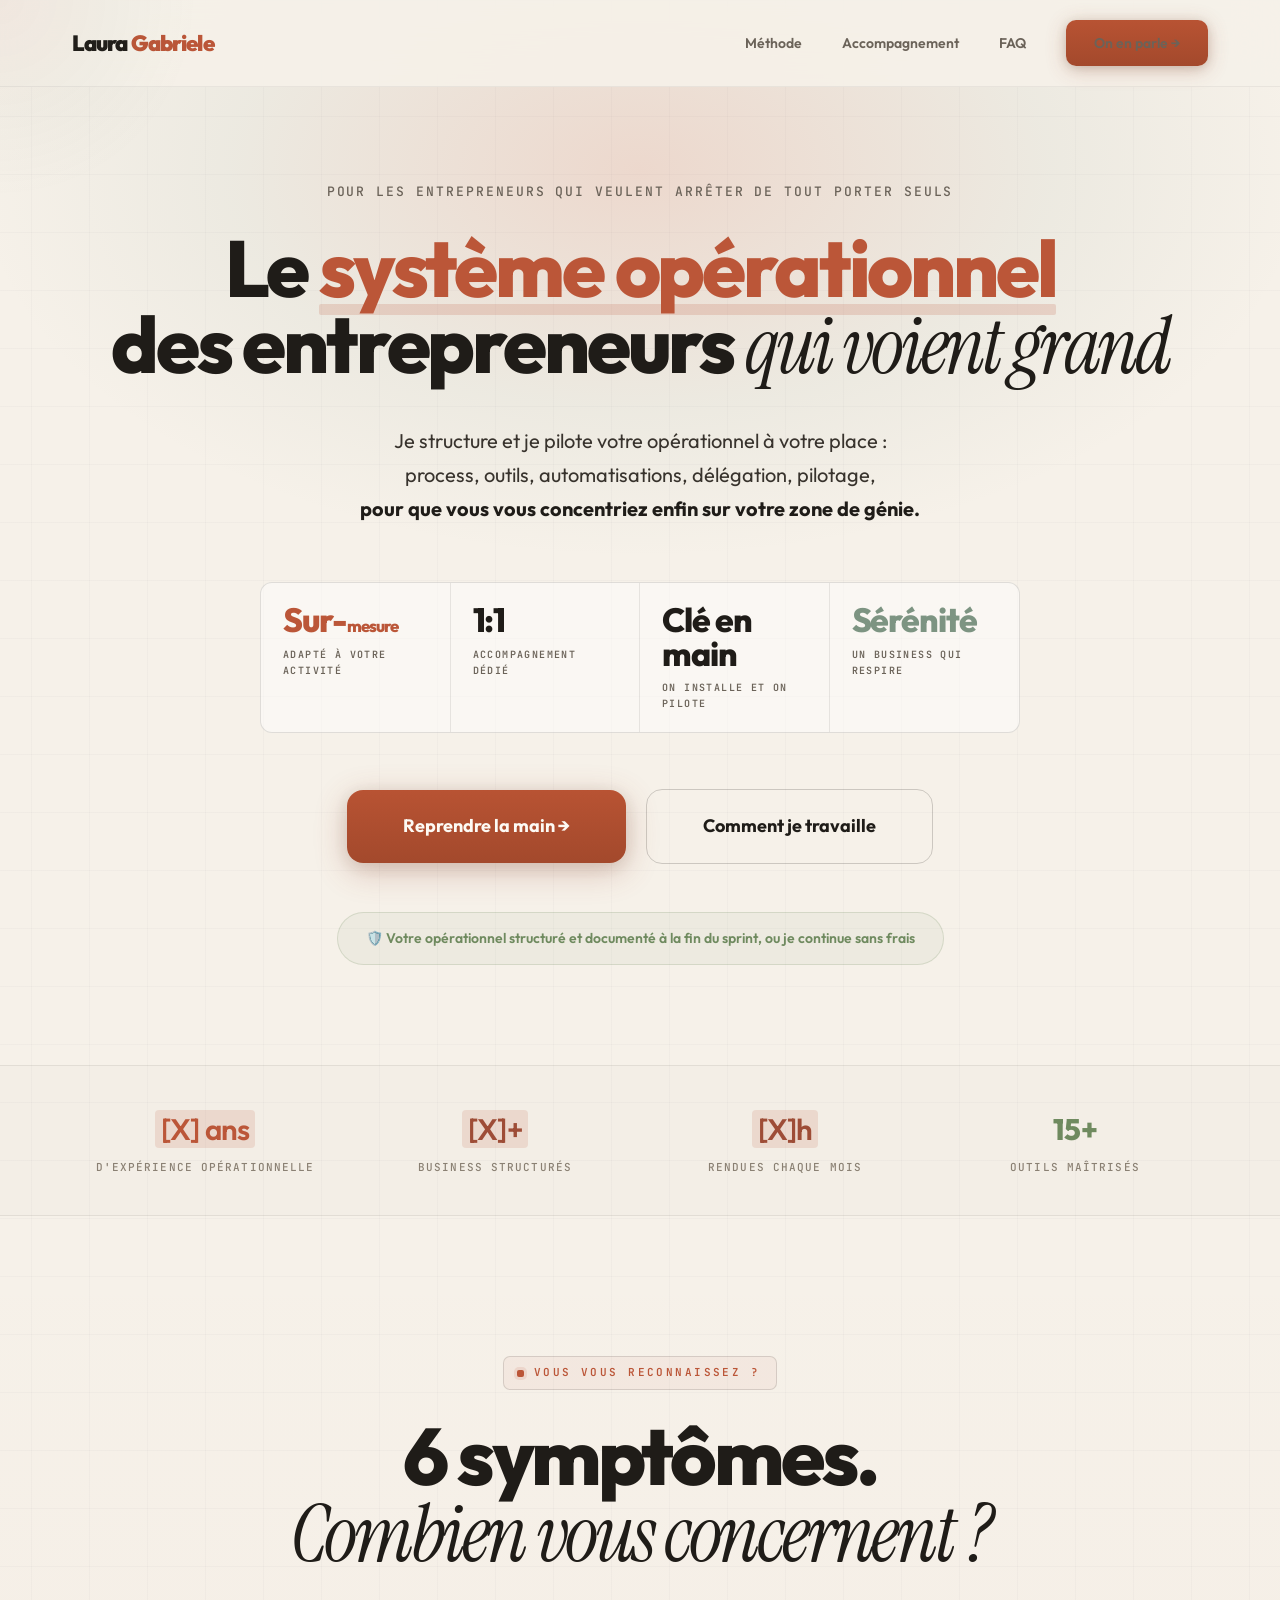
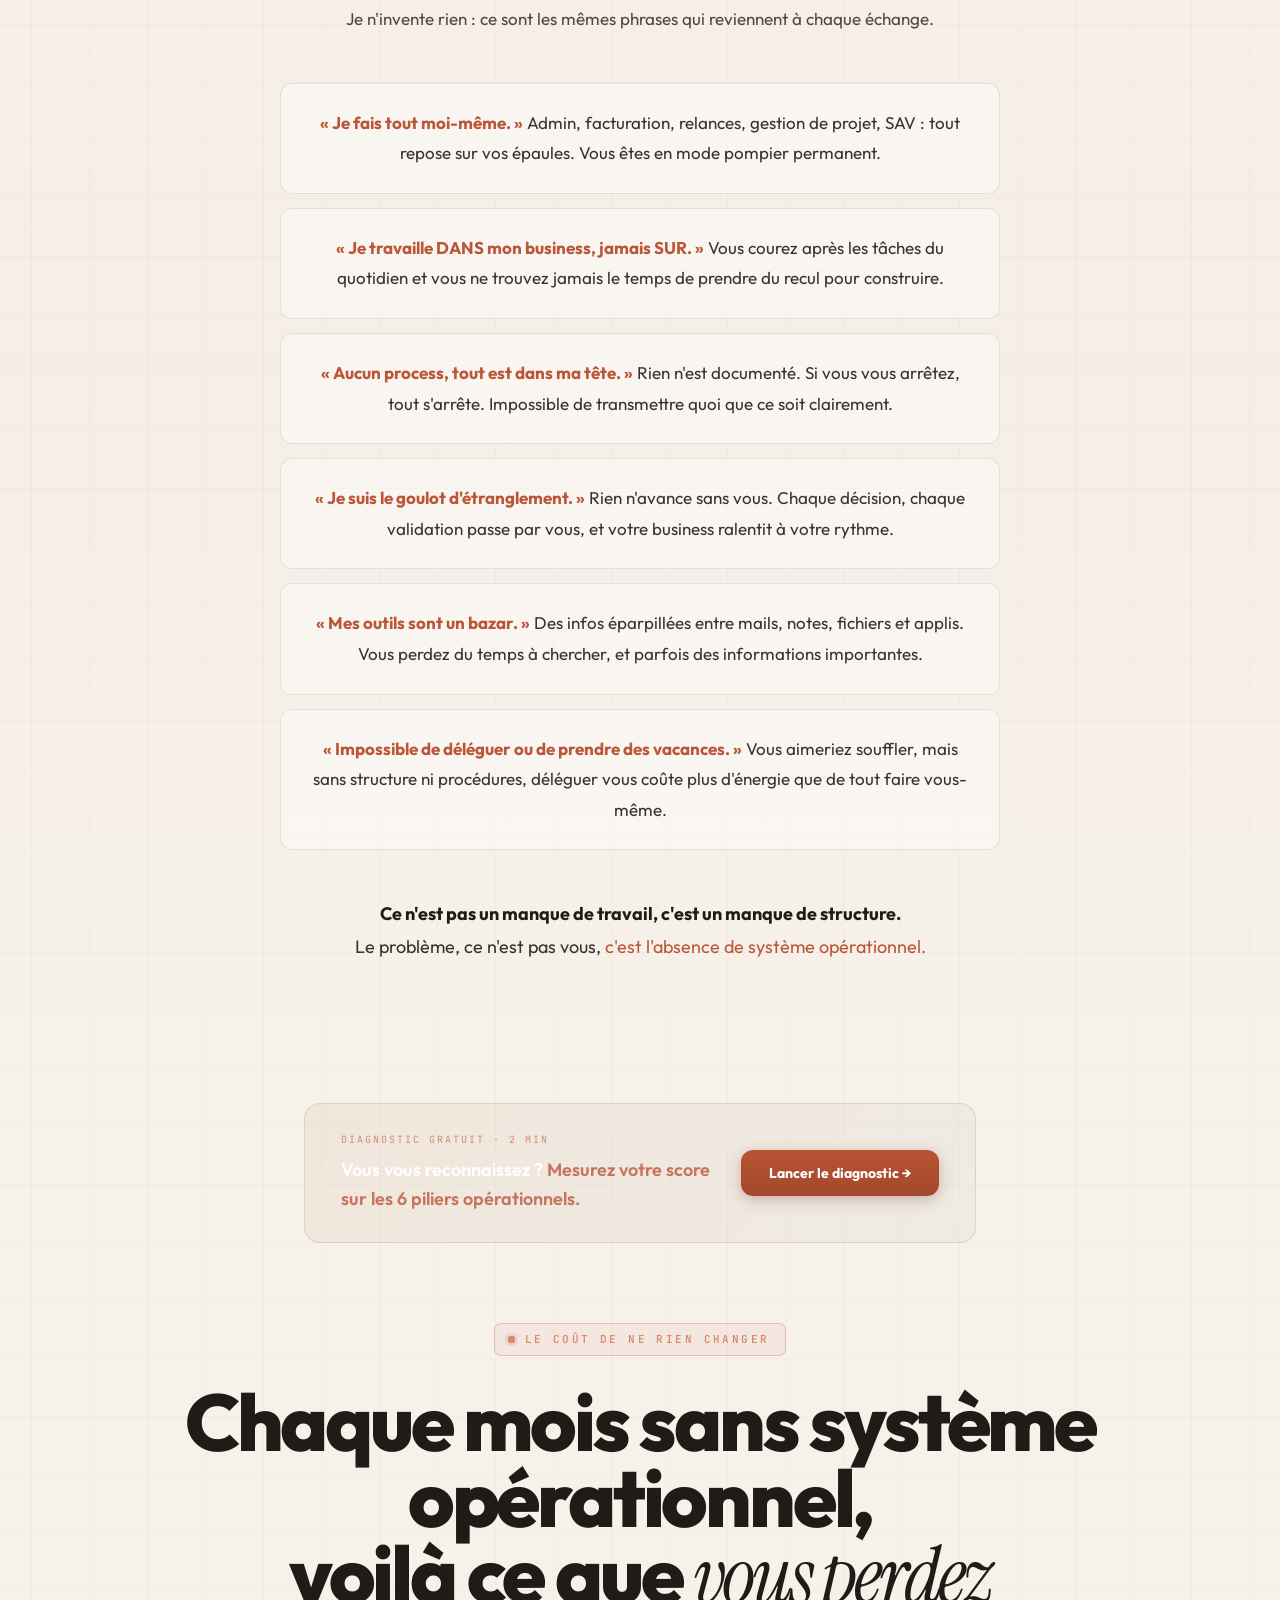
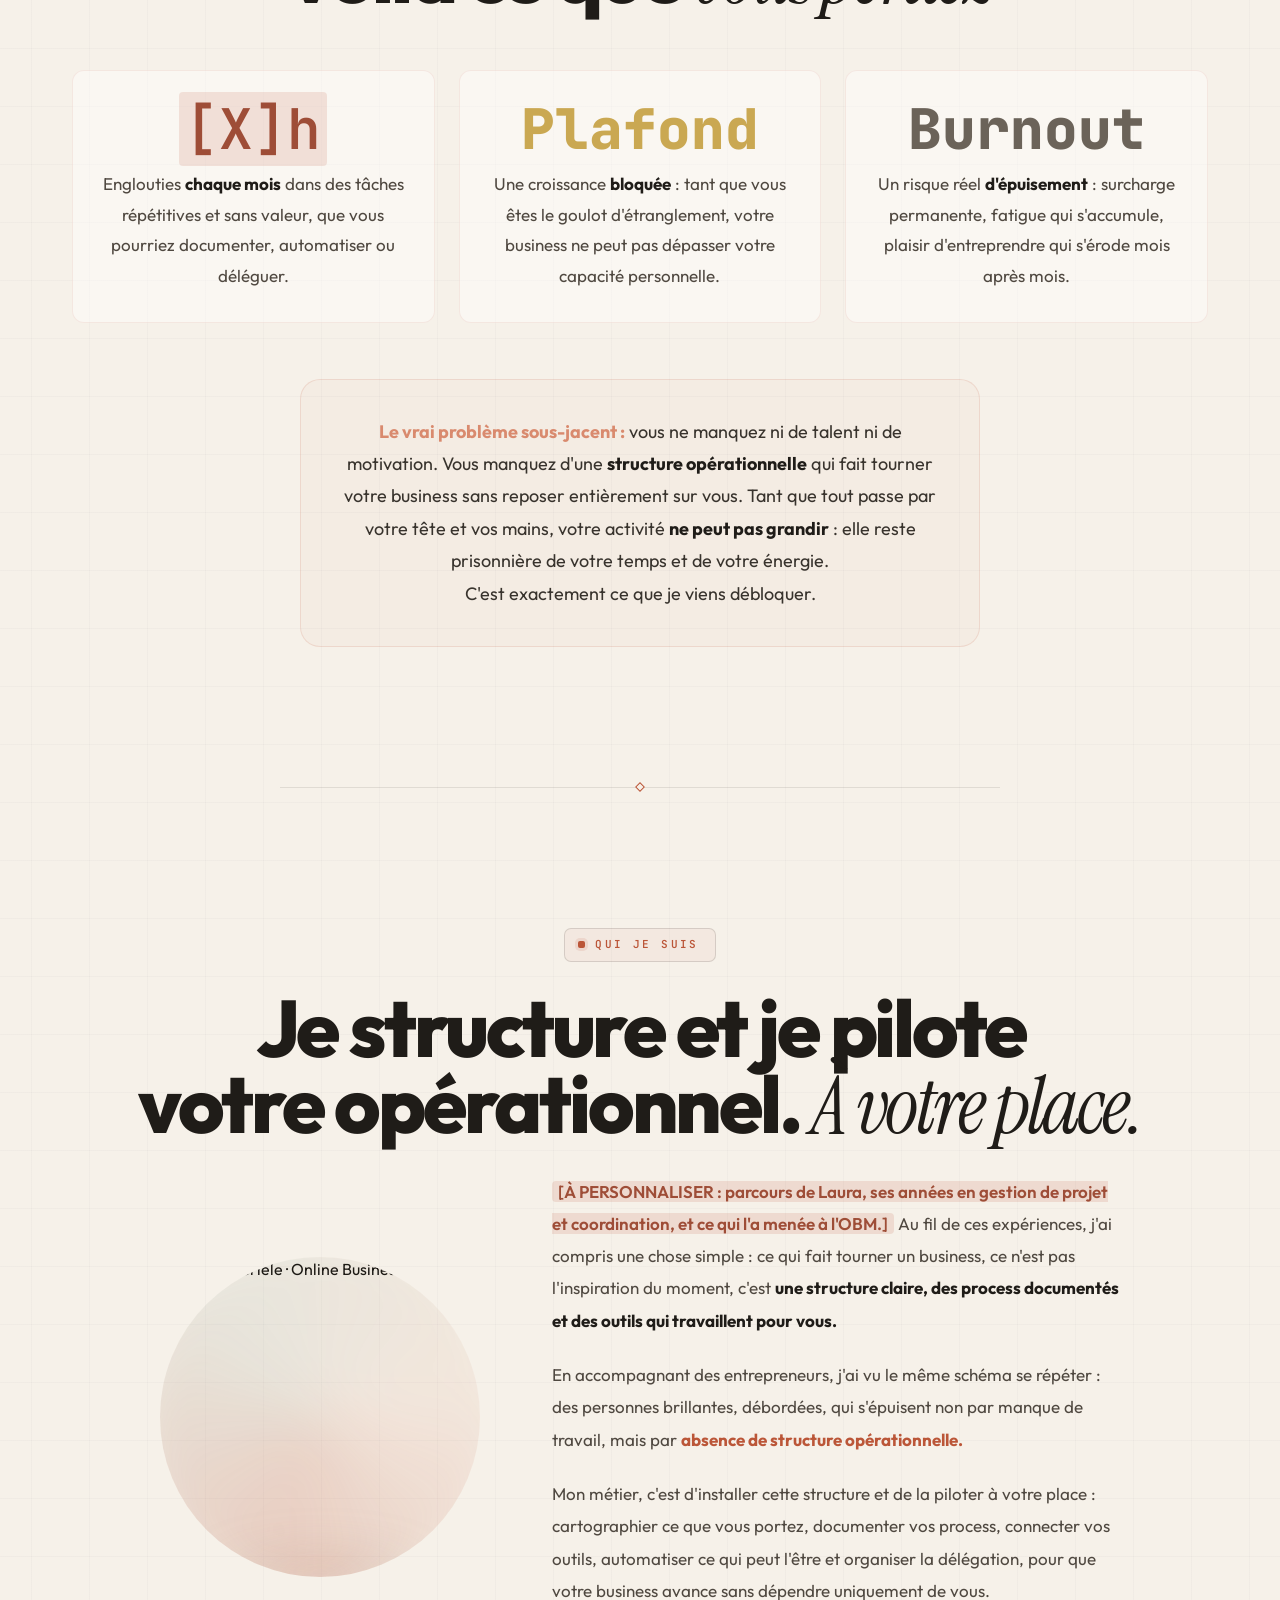
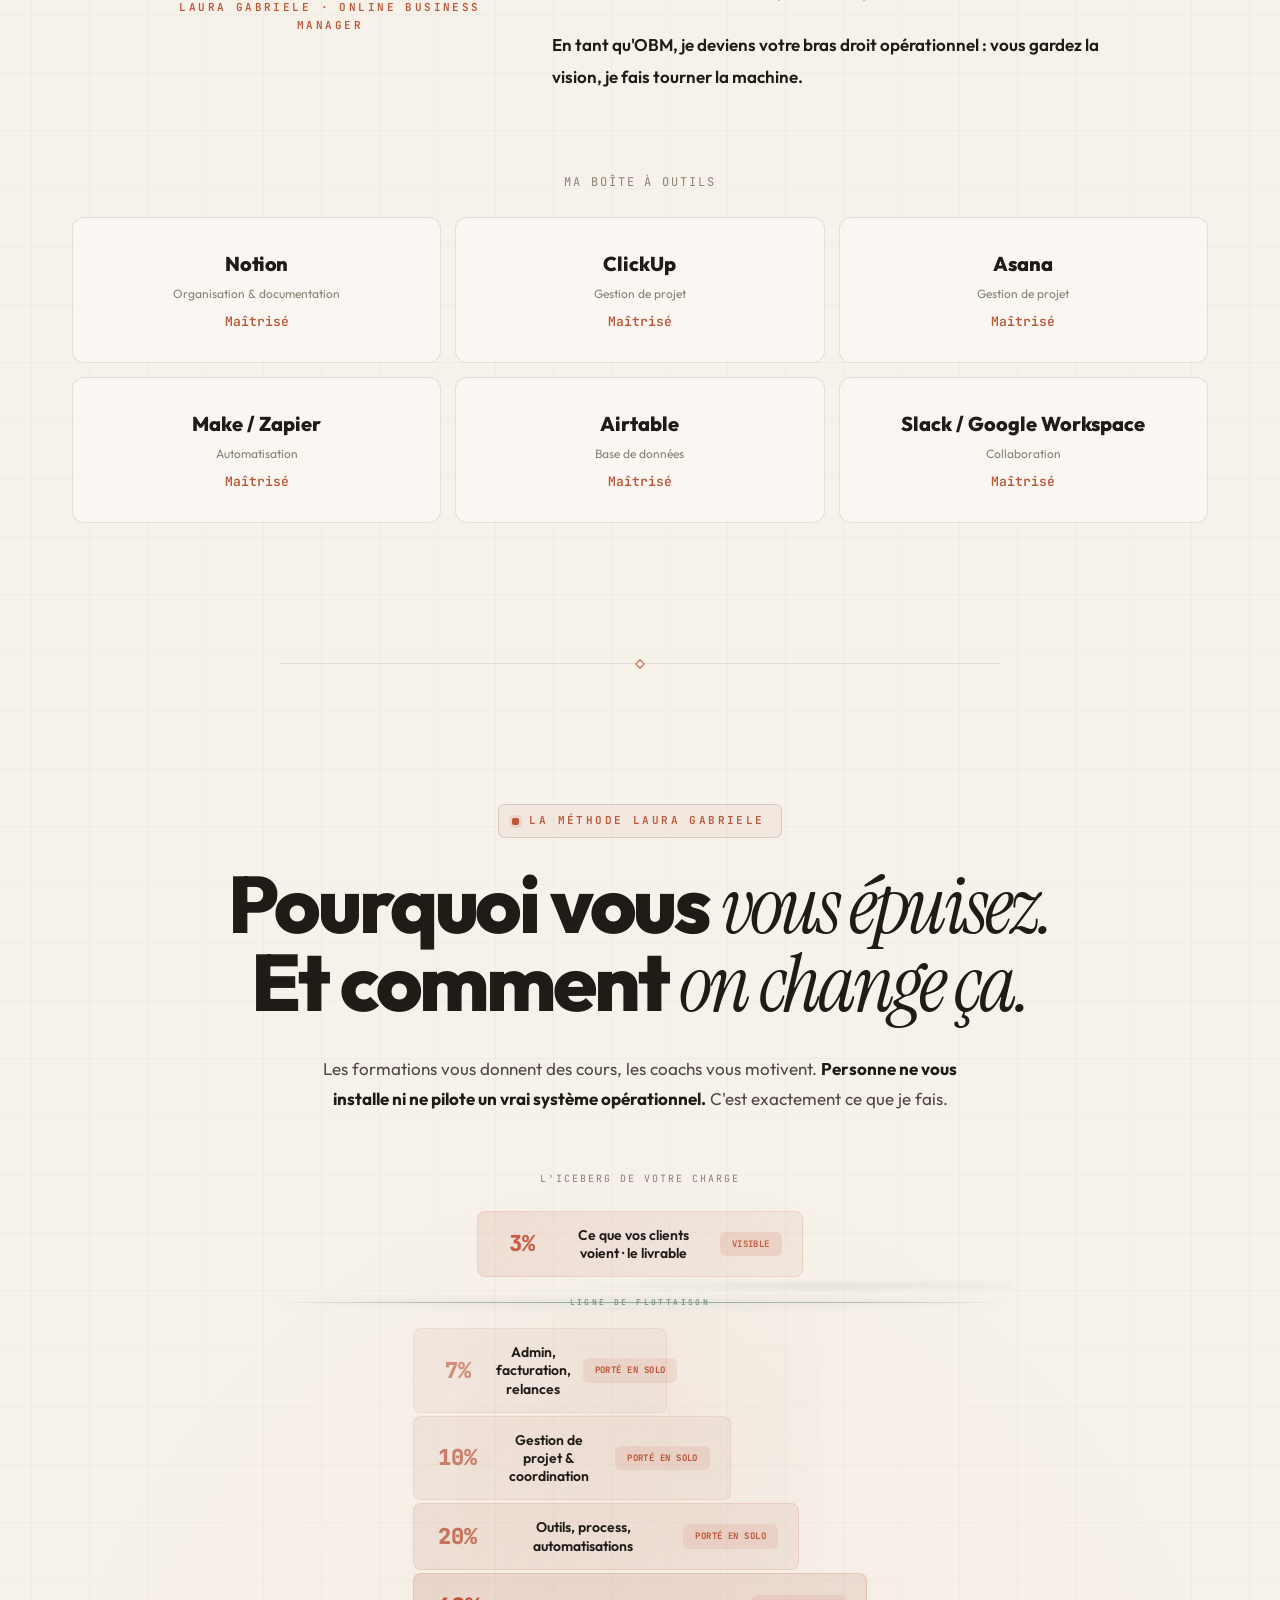
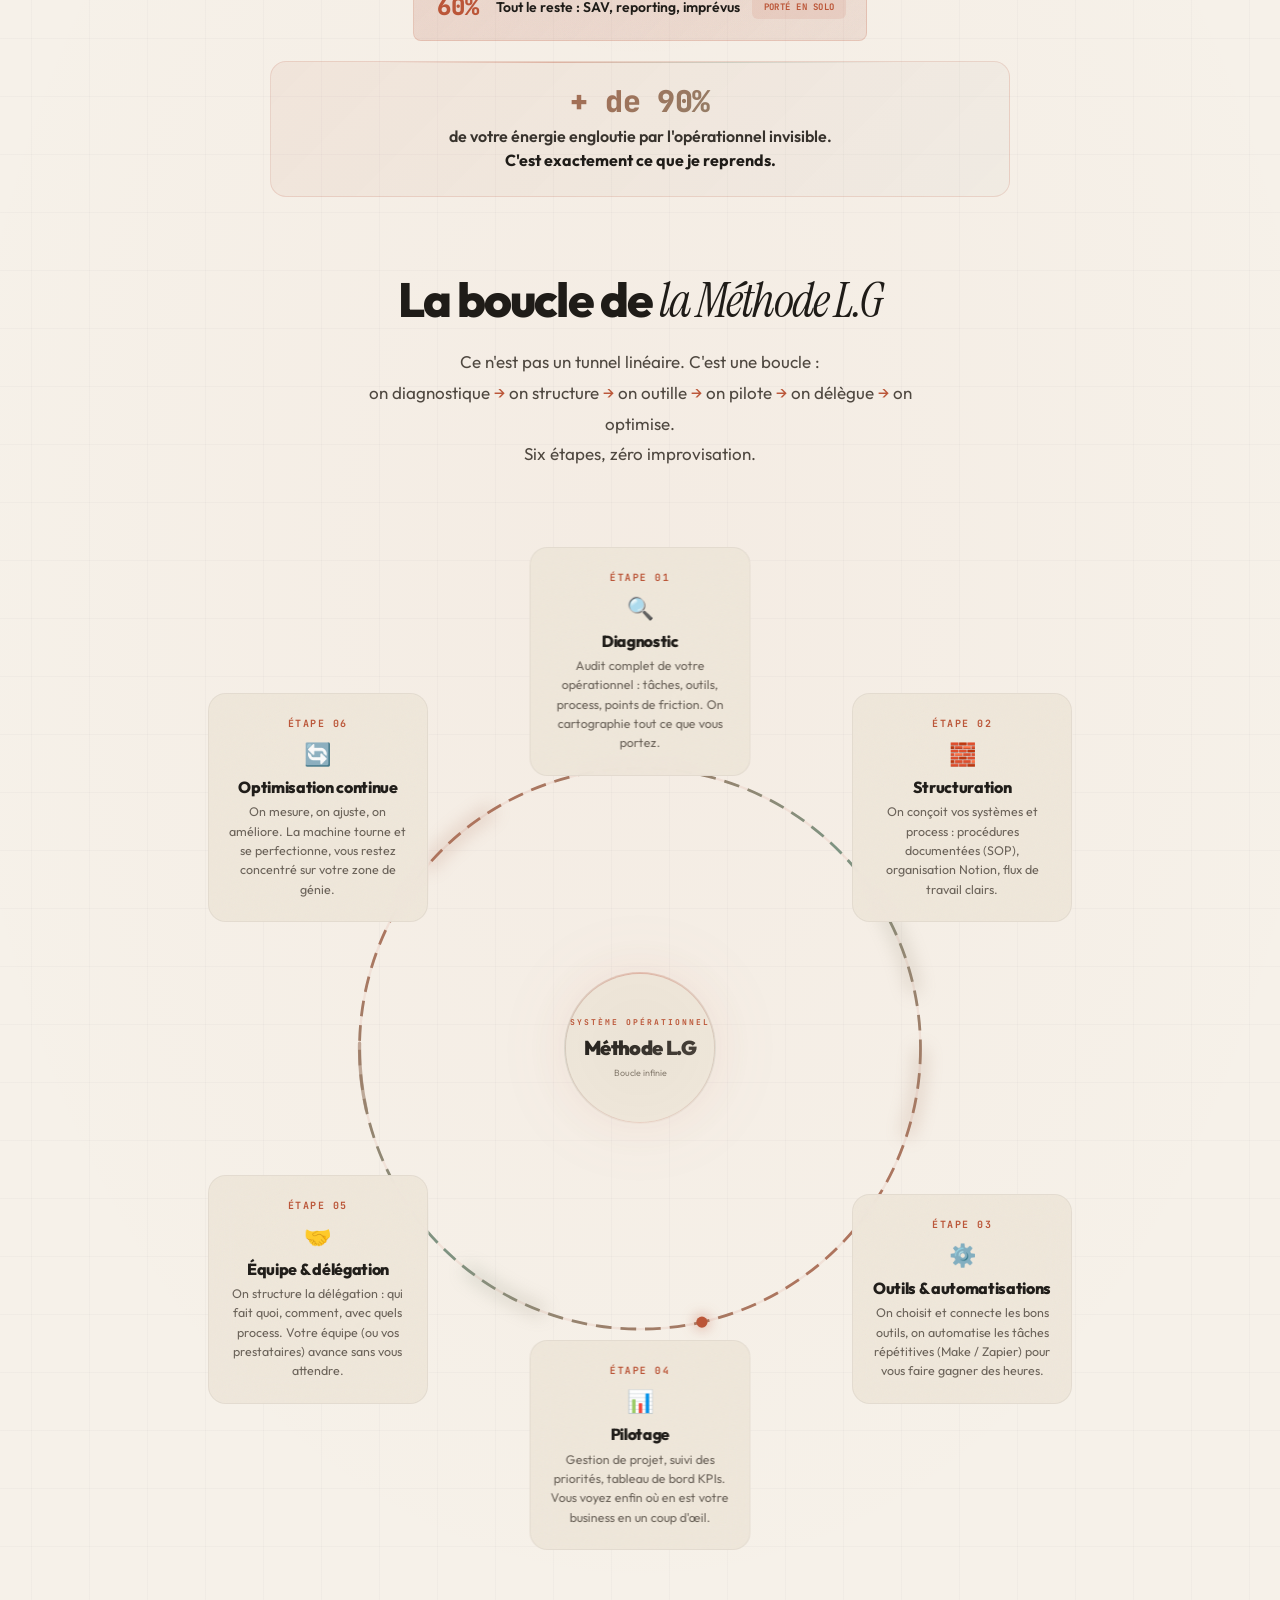
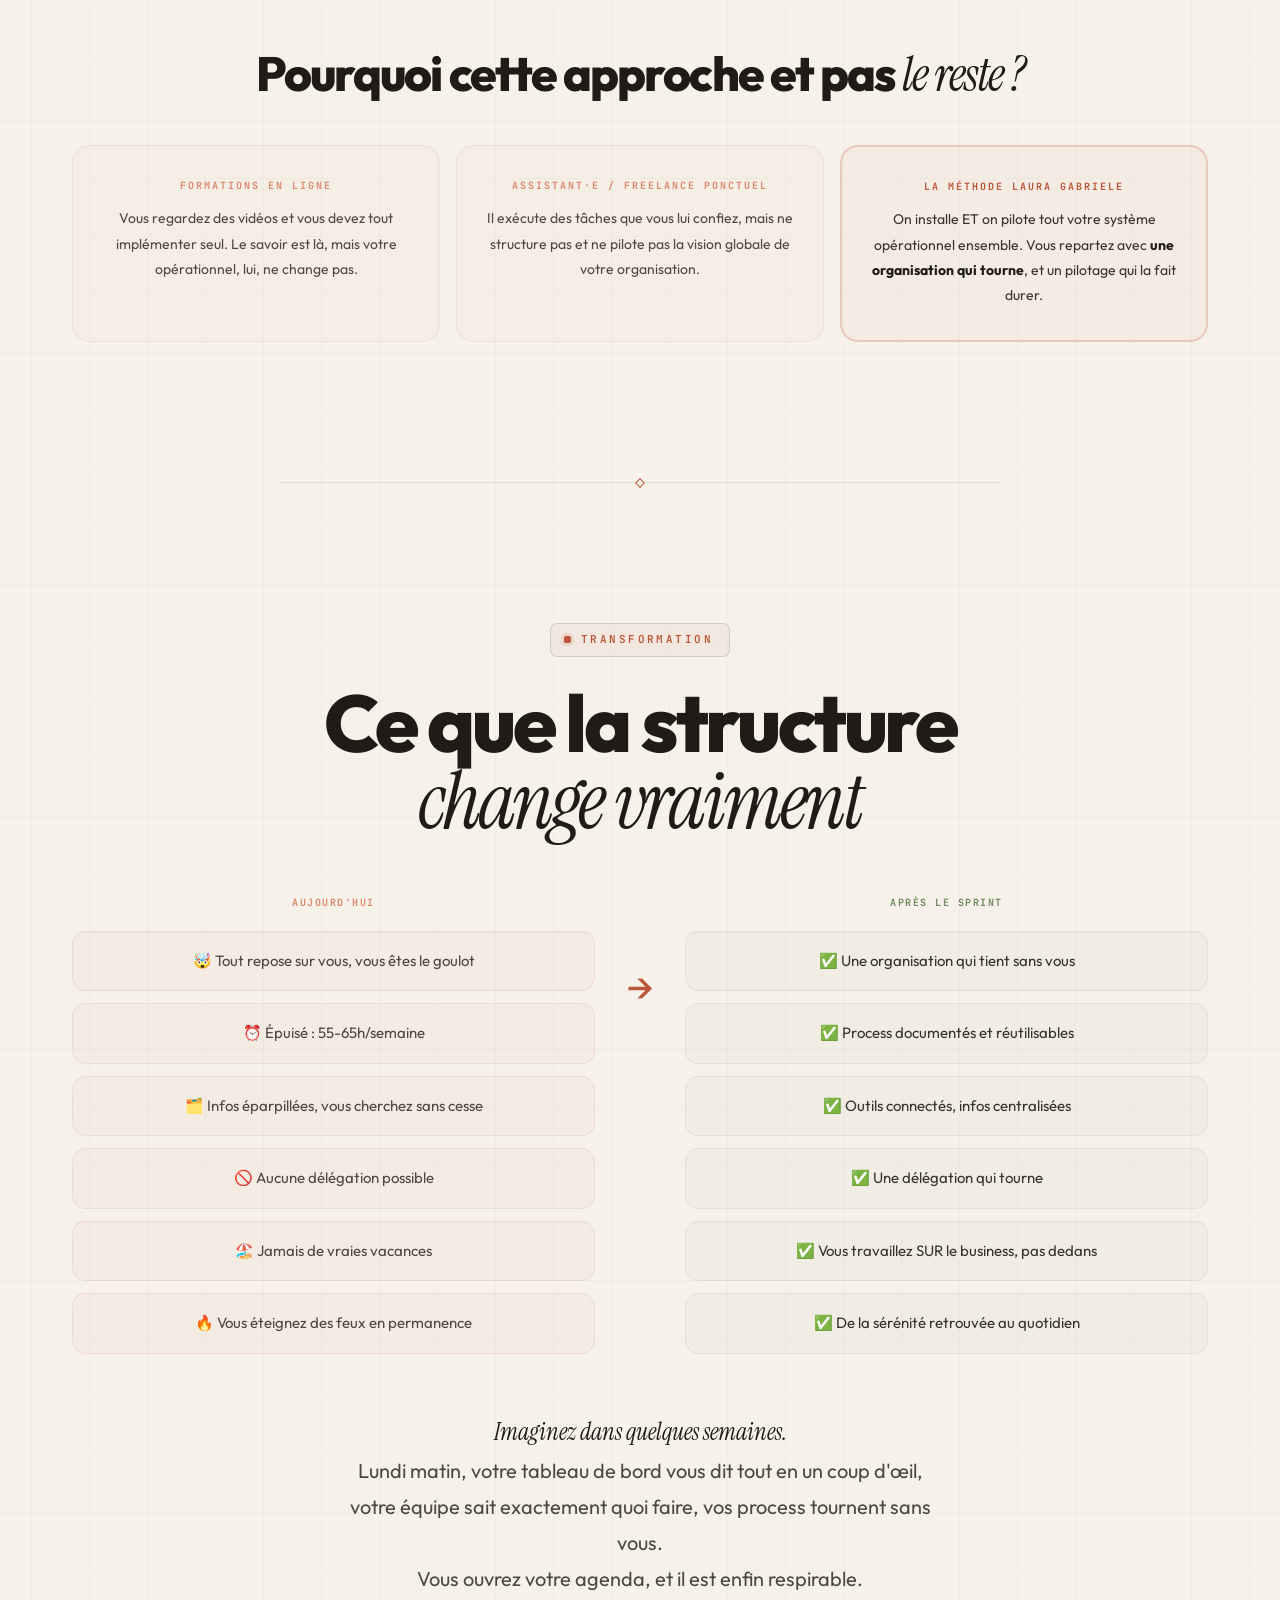
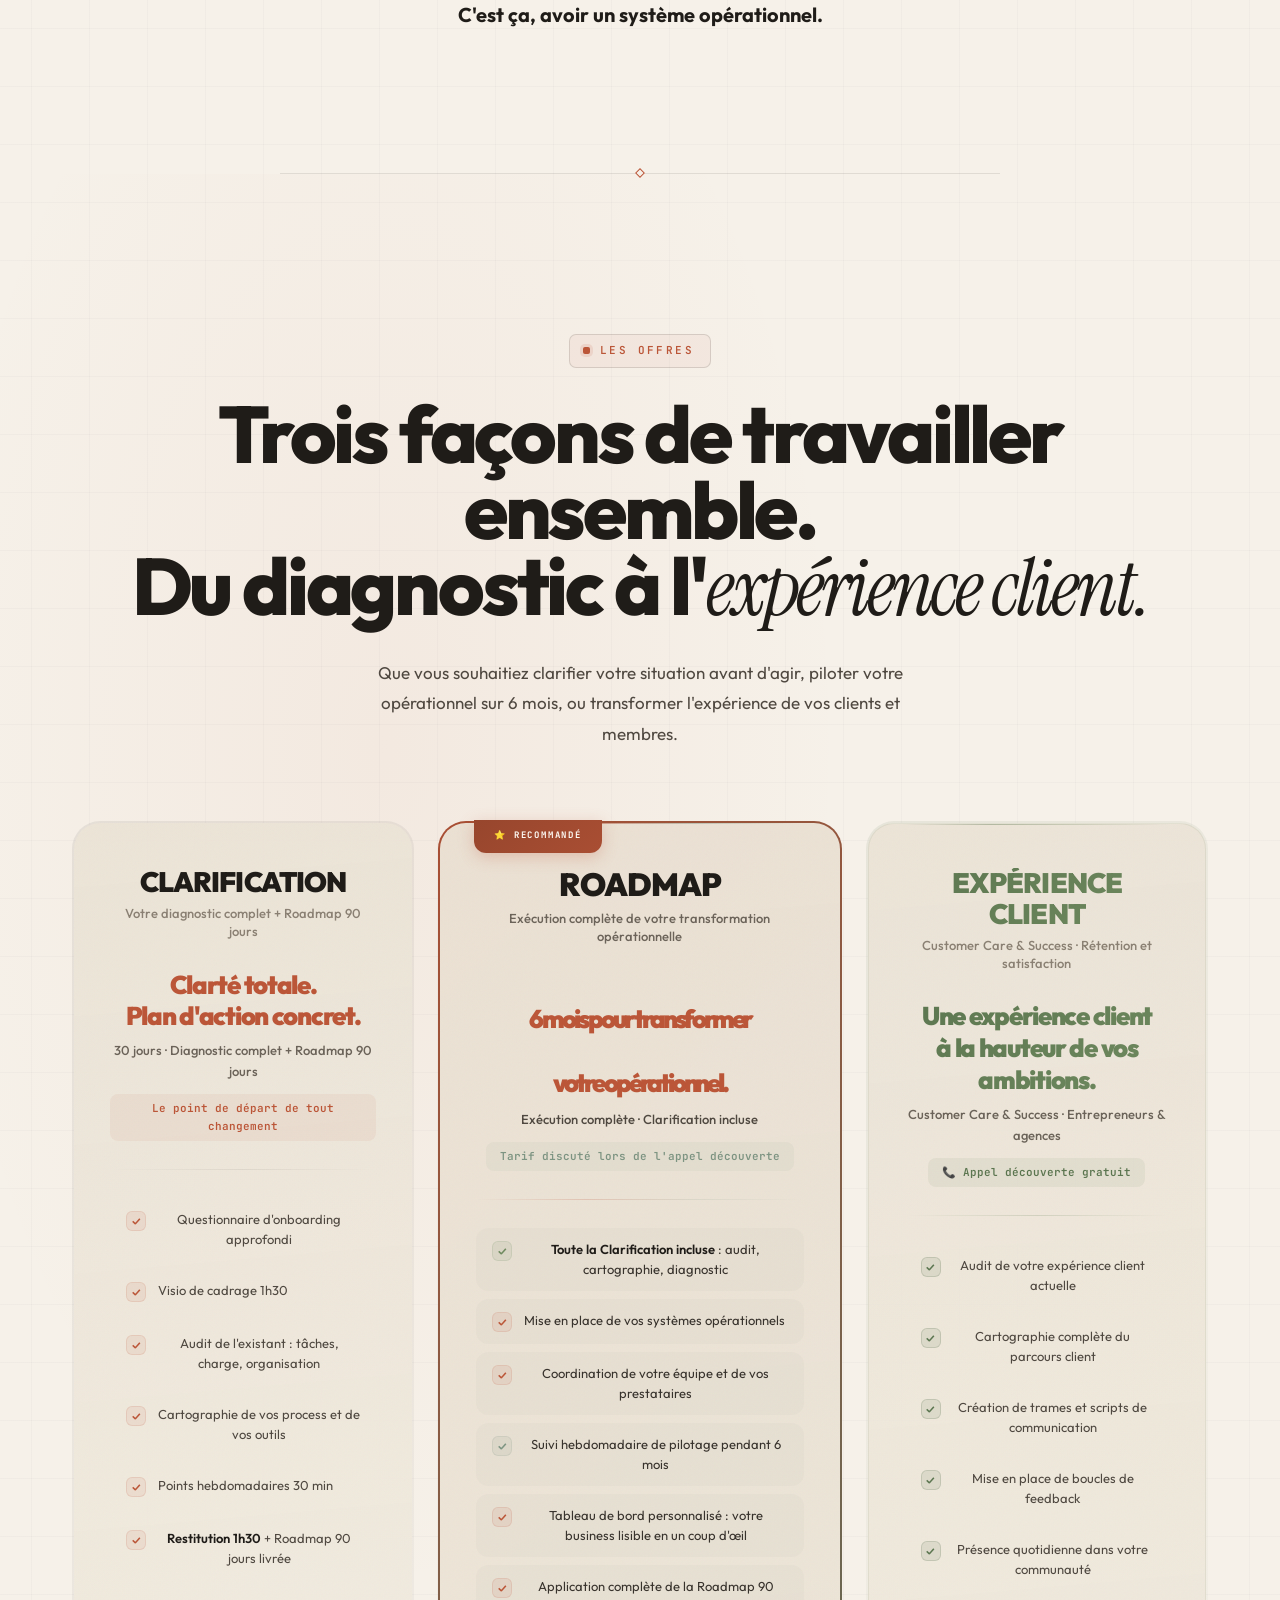
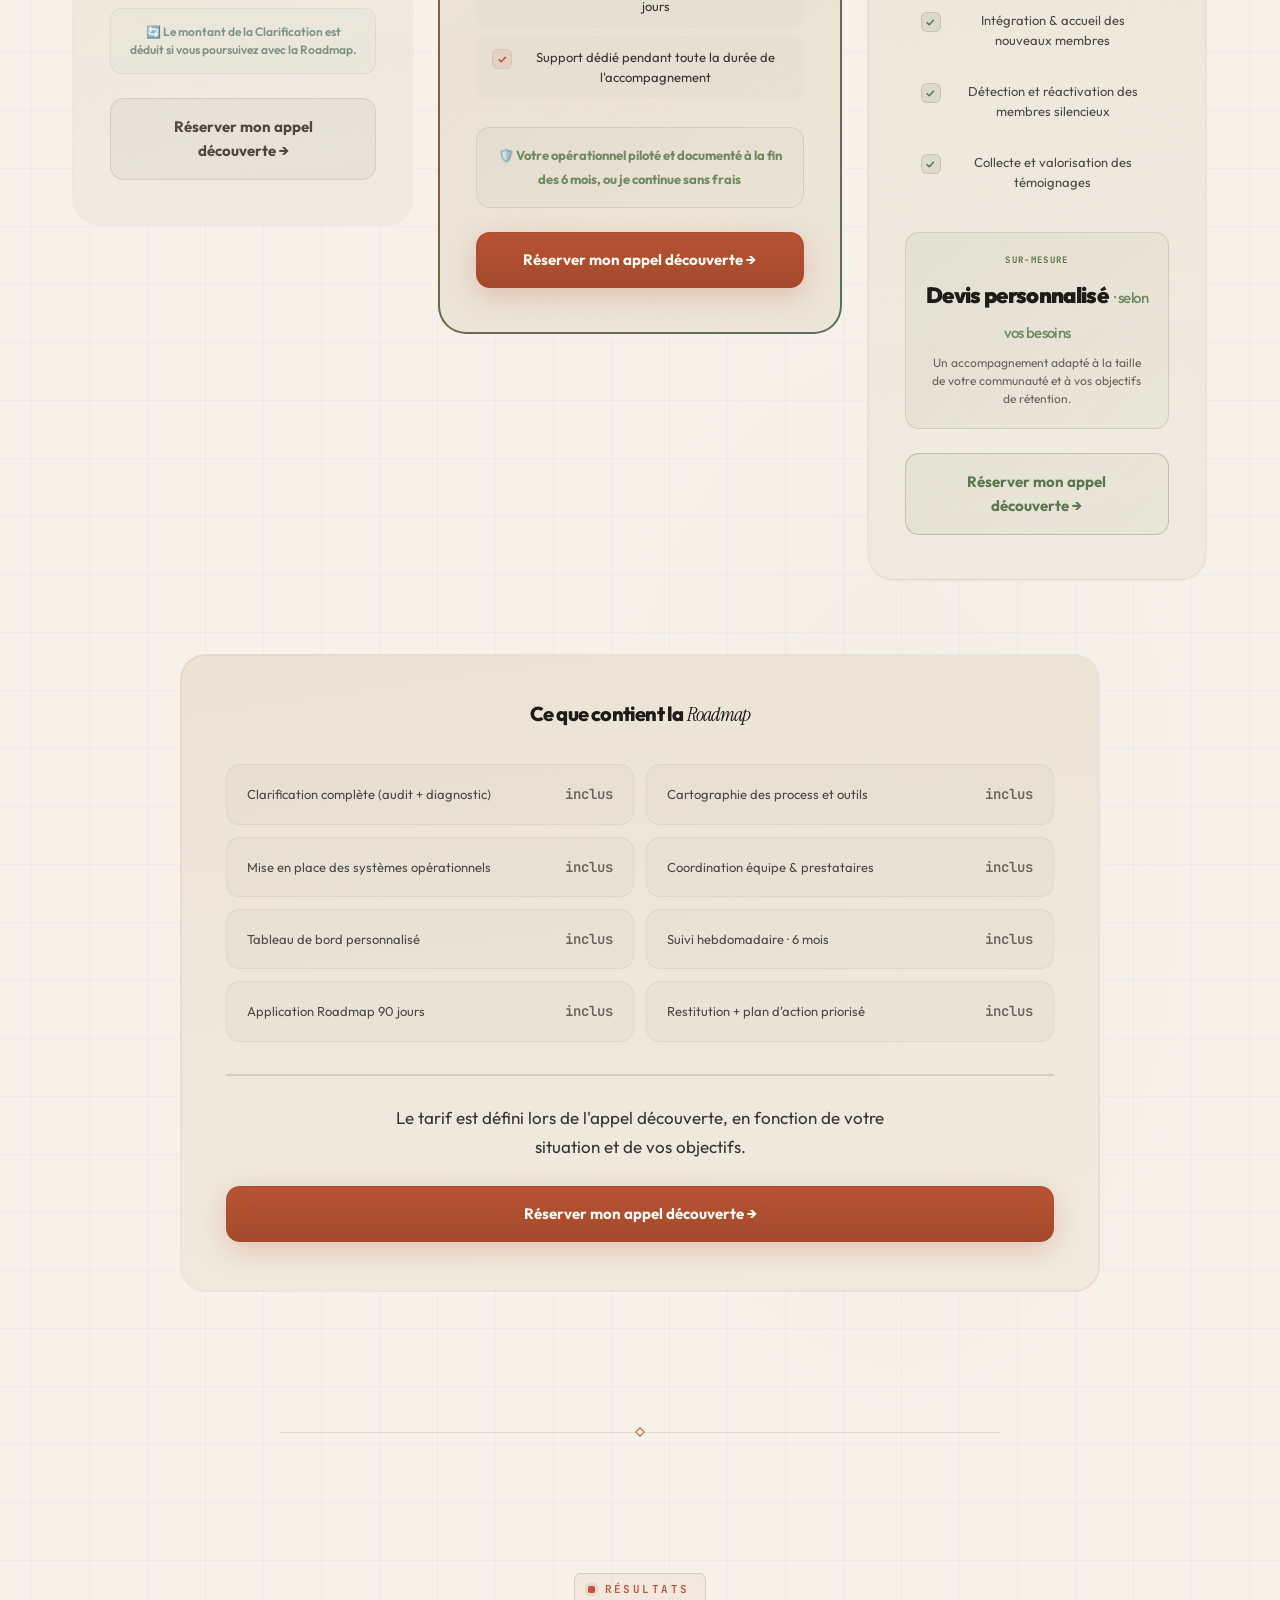
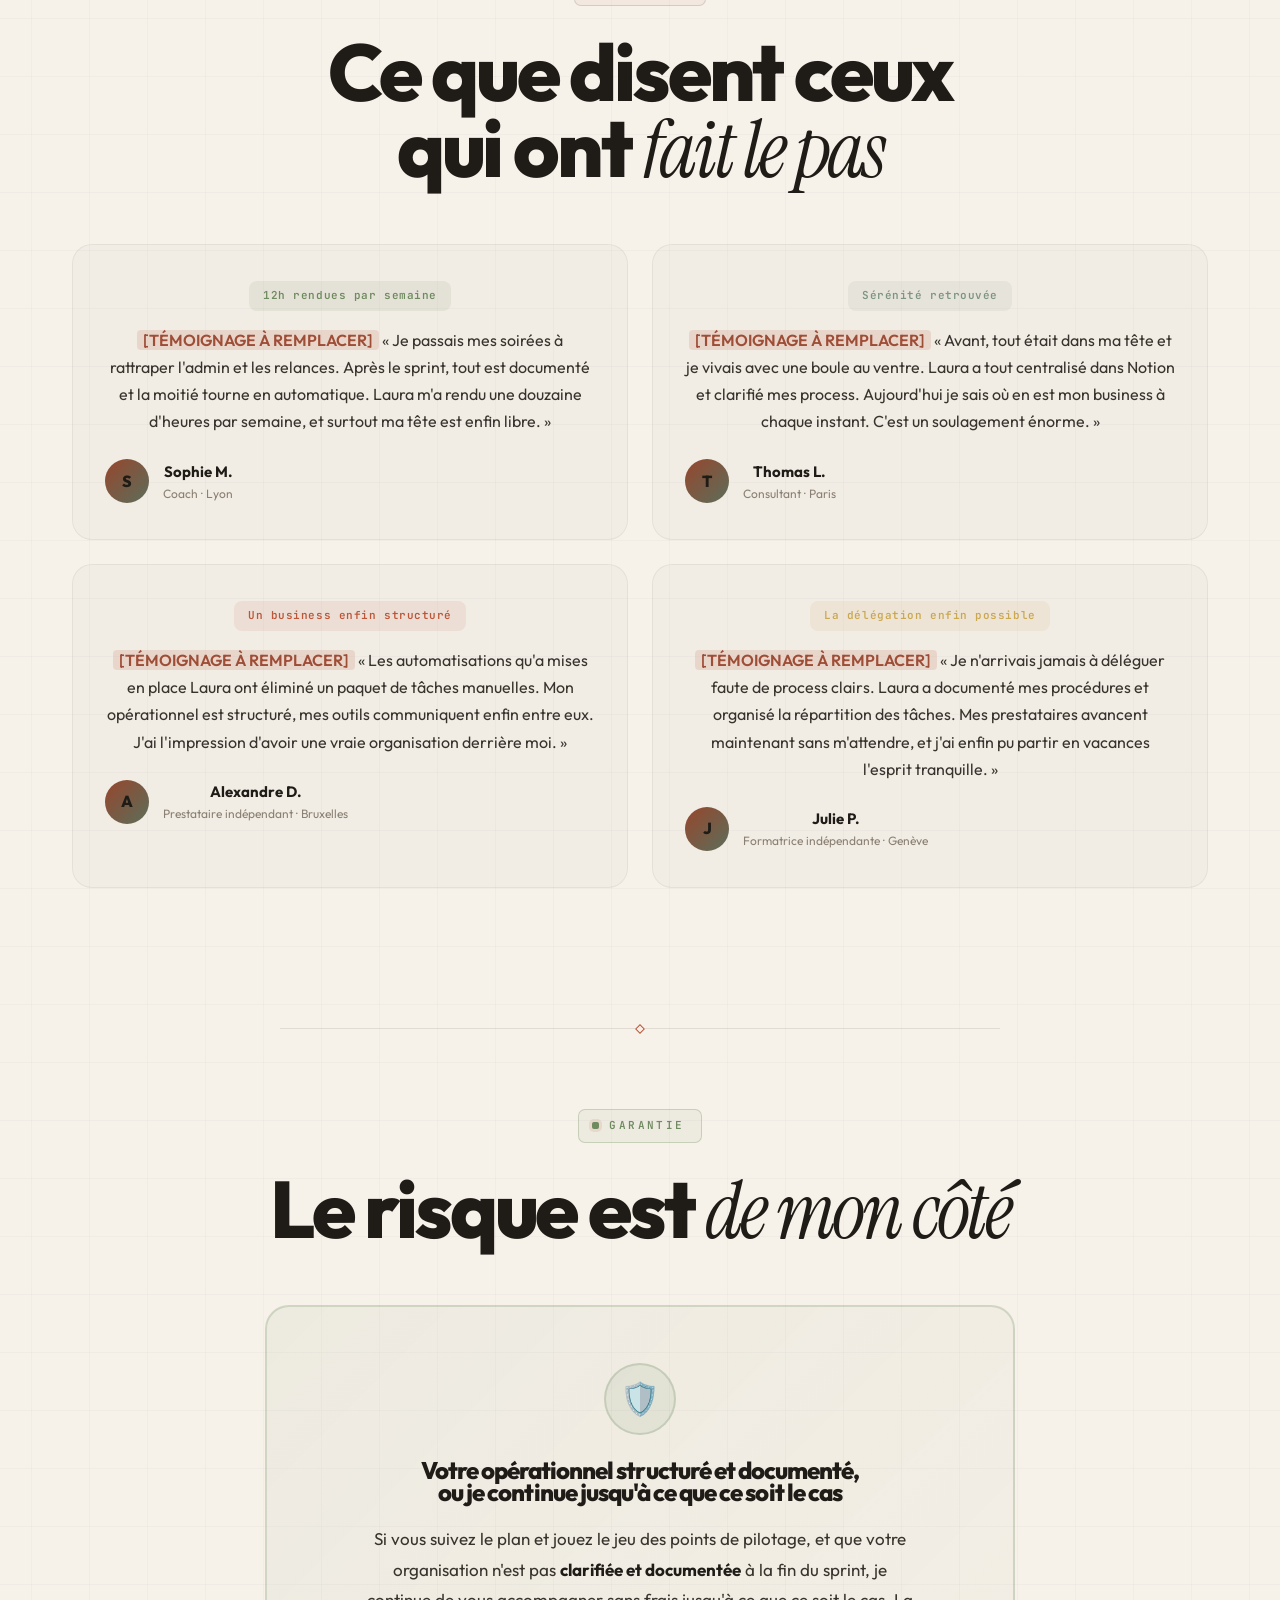
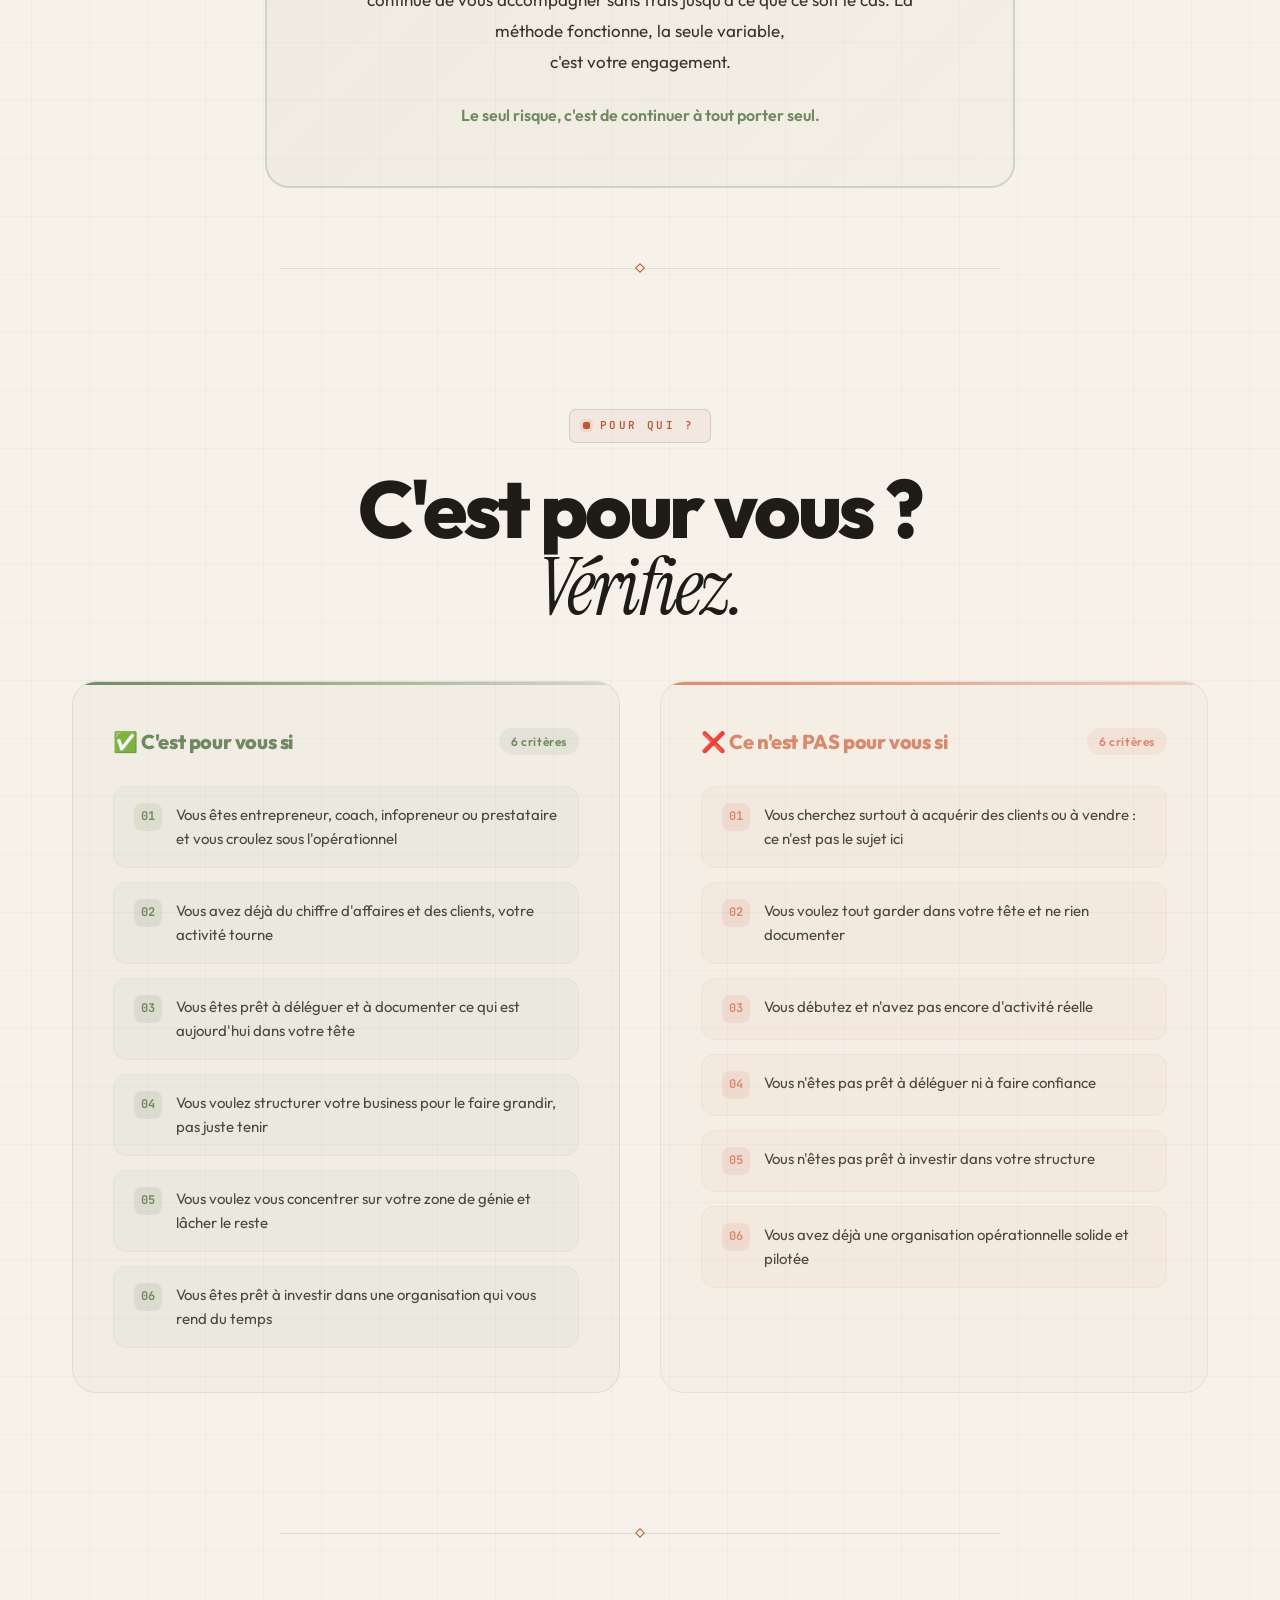
==== index.html @ 6ec9193e "feat: supprime les prix, met en avant la valeur et oriente vers le call découverte" ====
<!DOCTYPE html>
<html lang="fr">
<head>
  <meta charset="UTF-8"/>
  <meta name="viewport" content="width=device-width, initial-scale=1.0"/>
  <title>Laura Gabriele · OBM : Reprenez la main sur votre opérationnel</title>
  <meta name="description" content="Online Business Manager. Je structure et je pilote l'opérationnel des entrepreneurs débordés pour qu'ils se concentrent enfin sur ce qui compte vraiment."/>
  
  <link rel="preconnect" href="https://fonts.googleapis.com">
  <link rel="preconnect" href="https://fonts.gstatic.com" crossorigin>
  <link href="https://fonts.googleapis.com/css2?family=Outfit:wght@300;400;500;600;700;800;900&family=JetBrains+Mono:wght@400;500;600;700&family=Instrument+Serif:ital@0;1&display=swap" rel="stylesheet">

  <style>
    *, *::before, *::after { box-sizing: border-box; margin: 0; padding: 0; }

    :root {
      --black: #f6f1e9;
      --white: #1f1c18;
      --gray-100: #2a2622;
      --gray-200: #38332d;
      --gray-300: #4f4840;
      --gray-400: #6b6359;
      --gray-500: #8a8073;
      --gray-600: #a89e8f;
      --gray-700: #c5bbab;
      --gray-800: #ddd3c2;
      --gray-900: #ebe3d6;
      --gray-950: #f1ebdf;
      
      --purple-300: #d98a66;
      --purple-400: #bb5638;
      --purple-500: #a94e33;
      --purple-600: #97462d;
      --purple-700: #843d27;
      
      --cyan-300: #9db89d;
      --cyan-400: #7d9482;
      --cyan-500: #5b6e5a;
      
      --pink-400: #d98a6e;
      --pink-500: #cf6d4a;
      
      --green-400: #6f8a5f;
      --green-500: #5c7650;
      
      --red-400: #d98a6e;
      --red-500: #c65d45;
      
      --amber-400: #caa852;
      --amber-500: #c08a3c;
    }

    html { scroll-behavior: smooth; background: var(--black); }

    body {
      font-family: 'Outfit', -apple-system, sans-serif;
      background-color: var(--black);
      background-image:
        linear-gradient(rgba(31,28,24,0.022) 1px, transparent 1px),
        linear-gradient(90deg, rgba(31,28,24,0.022) 1px, transparent 1px);
      background-size: 58px 58px;
      background-position: center top;
      color: var(--white);
      line-height: 1.6;
      overflow-x: hidden;
      -webkit-font-smoothing: antialiased;
    }

    h1, h2, h3, h4 { 
      font-family: 'Outfit', sans-serif;
      font-weight: 800; 
      letter-spacing: -0.04em; 
      line-height: 0.95; 
    }
    h1 { font-size: clamp(2.6rem, 6.2vw, 5rem); margin-bottom: 40px; }
    .hero h1 span { white-space: normal !important; }
    h2 { font-size: clamp(2.5rem, 7vw, 5rem); margin-bottom: 32px; }
    h3 { font-size: clamp(1.8rem, 4.5vw, 3rem); margin-bottom: 24px; }
    h4 { font-size: clamp(1.3rem, 2.5vw, 1.75rem); margin-bottom: 16px; }
    
    .serif { font-family: 'Instrument Serif', serif; font-style: italic; font-weight: 400; }
    .mono { font-family: 'JetBrains Mono', monospace; }

    p { font-size: 1.0625rem; line-height: 1.8; color: var(--gray-300); font-weight: 400; }

    .container { max-width: 1200px; margin: 0 auto; padding: 0 32px; }
    .container-narrow { max-width: 880px; margin: 0 auto; padding: 0 32px; }
    .section { padding: 140px 0; }

    .label {
      font-family: 'JetBrains Mono', monospace;
      font-size: 0.6875rem;
      letter-spacing: 0.22em;
      text-transform: uppercase;
      color: var(--purple-400);
      font-weight: 600;
      display: inline-flex;
      align-items: center;
      gap: 10px;
      margin-bottom: 28px;
      padding: 7px 16px 7px 13px;
      border: 1px solid rgba(31,28,24,0.14);
      border-radius: 7px;
      background: rgba(187,86,56,0.05);
    }
    .label::before {
      content: '';
      width: 7px; height: 7px;
      background: currentColor;
      border-radius: 2px;
      box-shadow: 0 0 0 3px rgba(187,86,56,0.12);
      flex-shrink: 0;
    }

    .gradient-text {
      color: var(--purple-400);
      -webkit-text-fill-color: var(--purple-400);
    }
    .hero-highlight {
      color: var(--purple-400);
      -webkit-text-fill-color: var(--purple-400);
      position: relative;
    }
    .hero-highlight::after {
      content: '';
      position: absolute;
      left: 0; right: 0; bottom: 0.04em;
      height: 0.14em;
      background: rgba(187,86,56,0.18);
      border-radius: 2px;
      z-index: -1;
    }
    @keyframes heroShimmer {
      0%, 100% { background-position: 0% 50%; }
      50% { background-position: 100% 50%; }
    }
    .gradient-text-warm {
      background: linear-gradient(135deg, var(--purple-400), var(--pink-400));
      -webkit-background-clip: text;
      -webkit-text-fill-color: transparent;
      background-clip: text;
    }

    /* BUTTONS */
    .btn {
      display: inline-flex;
      align-items: center;
      justify-content: center;
      gap: 10px;
      padding: 18px 44px;
      background: linear-gradient(180deg, #b85333, #a3492c);
      color: #fdfaf4;
      text-decoration: none;
      border-radius: 14px;
      font-weight: 700;
      font-size: 1rem;
      font-family: 'Outfit', sans-serif;
      transition: all 0.35s cubic-bezier(0.4, 0, 0.2, 1);
      border: none;
      cursor: pointer;
      position: relative;
      overflow: hidden;
      box-shadow: 0 8px 32px rgba(158,77,55,0.25), 0 4px 16px rgba(91,110,90,0.15);
    }
    .btn::after {
      content: '';
      position: absolute;
      inset: 0;
      background: linear-gradient(135deg, rgba(255,255,255,0.22), transparent 50%);
      opacity: 0;
      transition: opacity 0.35s;
    }
    .btn:hover { 
      transform: translateY(-3px); 
      box-shadow: 0 16px 48px rgba(158,77,55,0.35), 0 8px 24px rgba(91,110,90,0.2);
    }
    .btn:hover::after { opacity: 1; }
    .btn-lg { padding: 22px 56px; font-size: 1.125rem; border-radius: 16px; }
    .hero-cta-row .btn-lg:first-child {
      background: linear-gradient(180deg, #b85333, #a3492c);
      box-shadow: 0 8px 32px rgba(158,77,55,0.3), 0 4px 16px rgba(91,110,90,0.15);
      animation: heroCTAPulse 3s ease-in-out infinite;
    }
    @keyframes heroCTAPulse {
      0%, 100% { box-shadow: 0 8px 32px rgba(158,77,55,0.3), 0 4px 16px rgba(91,110,90,0.15); }
      50% { box-shadow: 0 8px 40px rgba(158,77,55,0.45), 0 4px 24px rgba(91,110,90,0.25); }
    }
    .hero-cta-row .btn-lg:first-child:hover {
      animation: none;
      box-shadow: 0 16px 48px rgba(158,77,55,0.4), 0 8px 24px rgba(91,110,90,0.25);
    }
    .btn-ghost {
      background: transparent;
      color: var(--white);
      border: 1px solid rgba(40,38,34,0.2);
      box-shadow: none;
    }
    .btn-ghost:hover {
      background: rgba(40,38,34,0.05);
      border-color: rgba(40,38,34,0.25);
      box-shadow: 0 8px 24px rgba(0,0,0,0.3);
    }

    /* NAV */
    nav {
      position: fixed; top: 0; left: 0; right: 0; z-index: 1000;
      background: rgba(246,241,233,0.9);
      backdrop-filter: blur(20px) saturate(1.1);
      -webkit-backdrop-filter: blur(20px) saturate(1.1);
      border-bottom: 1px solid rgba(31,28,24,0.09);
    }
    .nav-inner {
      max-width: 1200px; margin: 0 auto; padding: 20px 32px;
      display: flex; justify-content: space-between; align-items: center;
    }
    .nav-logo { font-size: 1.375rem; font-weight: 900; color: var(--white); text-decoration: none; letter-spacing: -0.04em; }
    .nav-logo span { color: var(--purple-400); }
    .nav-links { display: flex; gap: 40px; list-style: none; align-items: center; }
    .nav-links a { color: var(--gray-400); text-decoration: none; font-size: 0.875rem; font-weight: 600; transition: color 0.2s; }
    .nav-links a:hover { color: var(--white); }
    .nav-cta { padding: 12px 28px !important; font-size: 0.875rem !important; border-radius: 10px !important; box-shadow: 0 4px 20px rgba(158,77,55,0.3), 0 2px 10px rgba(91,110,90,0.2) !important; }

    /* ======== HERO ======== */
    .hero {
      min-height: 100vh; display: flex; flex-direction: column;
      align-items: center; justify-content: center; text-align: center;
      padding: 180px 32px 100px; position: relative; overflow: hidden;
    }
    .hero::before {
      content: ''; position: absolute; top: -40%; left: 50%; transform: translateX(-50%);
      width: 160%; height: 160%;
      background: radial-gradient(ellipse 50% 35% at 50% 35%, rgba(194,103,78,0.18), rgba(125,148,130,0.08) 40%, transparent 65%);
      pointer-events: none; animation: heroBreath 10s ease-in-out infinite;
    }
    @keyframes heroBreath {
      0%, 100% { opacity: 1; transform: translateX(-50%) scale(1); }
      50% { opacity: 0.75; transform: translateX(-50%) scale(1.08); }
    }
    .hero-content { max-width: 1120px; position: relative; z-index: 1; }
    .pre-headline {
      font-family: 'JetBrains Mono', monospace; font-size: 0.8125rem;
      letter-spacing: 0.15em; text-transform: uppercase; color: var(--gray-400);
      margin-bottom: 28px; font-weight: 500;
    }
    .hero-sub { max-width: 720px; margin: 0 auto 56px; font-size: 1.25rem; color: var(--gray-200); line-height: 1.7; }
    .hero-stats { display: grid; grid-template-columns: repeat(4, 1fr); gap: 0; max-width: 760px; margin: 0 auto 56px; border: 1px solid rgba(31,28,24,0.12); border-radius: 12px; overflow: hidden; background: rgba(255,255,255,0.45); }
    .hero-stat {
      text-align: left; padding: 20px 22px; border-right: 1px solid rgba(31,28,24,0.09);
      transition: background 0.3s ease;
    }
    .hero-stat:last-child { border-right: none; }
    .hero-stat:hover { background: rgba(187,86,56,0.045); }
    .hero-stat-val { font-size: 2.1rem; font-weight: 800; line-height: 1; margin-bottom: 10px; letter-spacing: -0.03em; }
    .hero-stat-lbl { font-family: 'JetBrains Mono', monospace; font-size: 0.625rem; color: var(--gray-400); font-weight: 600; text-transform: uppercase; letter-spacing: 0.14em; }
    .hero-cta-row { display: flex; gap: 20px; justify-content: center; align-items: center; flex-wrap: wrap; }
    .guarantee-micro {
      margin-top: 48px; display: inline-flex; align-items: center; gap: 12px;
      padding: 14px 28px; background: rgba(111,138,95,0.06); border: 1px solid rgba(111,138,95,0.2);
      border-radius: 100px; font-size: 0.875rem; color: var(--green-400); font-weight: 600;
    }

    /* ABOUT / WHO — PHOTO SECTION */
    .about-split {
      display: grid;
      grid-template-columns: 340px 1fr;
      gap: 52px;
      align-items: center;
      max-width: 960px;
      margin: 0 auto;
      text-align: left;
    }
    .about-photo-col {
      position: relative;
      display: flex;
      flex-direction: column;
      align-items: center;
    }
    .about-photo-wrapper {
      position: relative;
      width: 320px;
      height: 320px;
      border-radius: 50%;
      overflow: hidden;
    }
    .about-photo-wrapper::before {
      content: '';
      position: absolute;
      inset: -32px;
      border-radius: 50%;
      background: conic-gradient(
        from 200deg,
        rgba(194,103,78,0.25),
        rgba(125,148,130,0.12) 120deg,
        rgba(207,109,74,0.08) 240deg,
        rgba(194,103,78,0.25)
      );
      filter: blur(28px);
      z-index: 0;
      animation: photoGlowPulse 5s ease-in-out infinite alternate;
    }
    @keyframes photoGlowPulse {
      0% { opacity: 0.5; transform: scale(1) rotate(0deg); }
      100% { opacity: 1; transform: scale(1.06) rotate(8deg); }
    }
    .about-photo {
      position: relative;
      z-index: 1;
      width: 100%;
      height: 100%;
      display: block;
      border-radius: 50%;
      object-fit: cover;
      transition: transform 0.6s cubic-bezier(0.22, 1, 0.36, 1), filter 0.6s ease;
      filter: brightness(1.02) contrast(1.04);
    }
    .about-photo-wrapper:hover .about-photo {
      transform: scale(1.04);
      filter: brightness(1.08) contrast(1.06);
    }
    .about-photo-glow {
      position: absolute;
      bottom: -24px;
      left: 50%;
      transform: translateX(-50%);
      width: 75%;
      height: 56px;
      background: radial-gradient(ellipse, rgba(194,103,78,0.3), rgba(125,148,130,0.08) 50%, transparent 75%);
      filter: blur(22px);
      pointer-events: none;
      z-index: 0;
    }
    .about-name {
      font-family: 'JetBrains Mono', monospace;
      font-size: 0.6875rem;
      letter-spacing: 0.22em;
      text-transform: uppercase;
      color: var(--purple-400);
      font-weight: 600;
      margin-top: 22px;
      text-align: center;
    }
    .about-name span {
      display: block;
      font-size: 0.5625rem;
      color: var(--gray-500);
      letter-spacing: 0.15em;
      margin-top: 4px;
      font-weight: 400;
    }
    .about-text p {
      font-size: 1.0625rem;
      line-height: 1.9;
      margin-bottom: 22px;
    }
    @media (max-width: 768px) {
      .about-split {
        grid-template-columns: 1fr;
        gap: 36px;
      }
      .about-photo-wrapper {
        width: 260px;
        height: 260px;
      }
      .about-photo-col {
        margin: 0 auto;
      }
    }

    /* PROOF BAR */
    .proof-bar { padding: 40px 0; border-top: 1px solid rgba(31,28,24,0.08); border-bottom: 1px solid rgba(31,28,24,0.08); background: rgba(31,28,24,0.012); }
    .proof-grid { display: grid; grid-template-columns: repeat(4, 1fr); gap: 24px; text-align: center; }
    .proof-val { font-size: 1.85rem; font-weight: 800; letter-spacing: -0.03em; margin-bottom: 6px; }
    .proof-lbl { font-family: 'JetBrains Mono', monospace; font-size: 0.6875rem; color: var(--gray-500); font-weight: 500; line-height: 1.5; text-transform: uppercase; letter-spacing: 0.1em; }

    /* CARD (universal — no lists) */
    .card {
      padding: 30px 28px; border-radius: 12px;
      border: 1px solid rgba(31,28,24,0.10); background: rgba(255,255,255,0.42);
      transition: border-color 0.35s ease, box-shadow 0.35s ease, transform 0.35s ease;
    }
    .card:hover { border-color: rgba(187,86,56,0.35); box-shadow: 0 10px 30px rgba(31,28,24,0.06); transform: translateY(-3px); }
    .card-icon { font-size: 1.5rem; margin-bottom: 16px; }
    .card-title { font-size: 1.125rem; font-weight: 800; color: var(--white); margin-bottom: 10px; letter-spacing: -0.02em; }
    .card-desc { font-size: 0.875rem; color: var(--gray-400); line-height: 1.6; }

    /* PAIN CARDS */
    .pain-card {
      padding: 24px 26px; border-radius: 12px;
      border: 1px solid rgba(31,28,24,0.10); background: rgba(255,255,255,0.42);
      transition: border-color 0.3s ease, box-shadow 0.3s ease, transform 0.3s ease;
    }
    .pain-card:hover { border-color: rgba(187,86,56,0.3); box-shadow: 0 8px 24px rgba(31,28,24,0.05); transform: translateY(-2px); }

    /* ICEBERG — TRUE PYRAMID VISUALIZATION */
    .iceberg-scene {
      position: relative;
      max-width: 780px;
      margin: 56px auto 0;
      padding: 0 20px;
    }
    .iceberg-title {
      font-family: 'JetBrains Mono', monospace;
      font-size: 0.625rem;
      color: var(--gray-500);
      text-align: center;
      margin-bottom: 24px;
      letter-spacing: 0.2em;
      text-transform: uppercase;
    }
    .iceberg-shape {
      position: relative;
      display: flex;
      flex-direction: column;
      align-items: center;
      gap: 3px;
    }

    /* Each tier is a trapezoid that widens */
    .ice-tier {
      position: relative;
      display: flex;
      align-items: center;
      justify-content: center;
      min-height: 56px;
      border-radius: 8px;
      transition: all 0.4s cubic-bezier(0.4,0,0.2,1);
      overflow: visible;
      cursor: default;
    }
    .ice-tier::before {
      content: '';
      position: absolute;
      inset: 0;
      background: url("data:image/svg+xml,%3Csvg viewBox='0 0 256 256' xmlns='http://www.w3.org/2000/svg'%3E%3Cfilter id='n'%3E%3CfeTurbulence baseFrequency='0.85' numOctaves='4' stitchTiles='stitch'/%3E%3C/filter%3E%3Crect width='100%25' height='100%25' filter='url(%23n)' opacity='0.03'/%3E%3C/svg%3E");
      border-radius: inherit;
      pointer-events: none;
      overflow: hidden;
    }
    .ice-tier:hover {
      transform: scale(1.02);
      z-index: 2;
    }

    /* Tier content layout */
    .ice-tier-content {
      position: relative;
      z-index: 1;
      display: flex;
      align-items: center;
      justify-content: space-between;
      width: 100%;
      padding: 14px 20px;
      gap: 12px;
    }
    .ice-tier-left {
      display: flex;
      align-items: center;
      gap: 14px;
    }
    .ice-tier-pct {
      font-family: 'JetBrains Mono', monospace;
      font-weight: 900;
      font-size: 1.375rem;
      line-height: 1;
      flex-shrink: 0;
      min-width: 48px;
      text-align: center;
    }
    .ice-tier-name {
      font-size: 0.875rem;
      font-weight: 600;
      color: var(--white);
      line-height: 1.3;
    }
    .ice-tier-tag {
      font-family: 'JetBrains Mono', monospace;
      font-size: 0.5625rem;
      padding: 5px 12px;
      border-radius: 6px;
      font-weight: 700;
      white-space: nowrap;
      letter-spacing: 0.05em;
      text-transform: uppercase;
      flex-shrink: 0;
    }

    /* === TIER WIDTHS — pyramid shape === */
    .ice-tier--1 { width: 44%; }   /* 3% — tip */
    .ice-tier--2 { width: 56%; }   /* 7% */
    .ice-tier--3 { width: 70%; }   /* 10% */
    .ice-tier--4 { width: 85%; }   /* 20% */
    .ice-tier--5 { width: 100%; }  /* 60% — widest base */

    /* === TIER COLORS === */
    /* Above water — danger red */
    .ice-tier--1 {
      background: linear-gradient(135deg, rgba(198,93,69,0.12), rgba(198,93,69,0.06));
      border: 1px solid rgba(198,93,69,0.15);
    }
    .ice-tier--1:hover {
      box-shadow: 0 8px 32px rgba(198,93,69,0.12);
      border-color: rgba(198,93,69,0.3);
    }
    .ice-tier--1 .ice-tier-pct { color: #c65d45; }

    /* Below water — progressively deeper purple */
    .ice-tier--2 {
      background: linear-gradient(135deg, rgba(194,103,78,0.06), rgba(179,90,66,0.04));
      border: 1px solid rgba(194,103,78,0.1);
    }
    .ice-tier--2:hover { box-shadow: 0 8px 32px rgba(194,103,78,0.08); border-color: rgba(194,103,78,0.2); }
    .ice-tier--2 .ice-tier-pct { color: rgba(194,103,78,0.7); }

    .ice-tier--3 {
      background: linear-gradient(135deg, rgba(194,103,78,0.09), rgba(179,90,66,0.06));
      border: 1px solid rgba(194,103,78,0.12);
    }
    .ice-tier--3:hover { box-shadow: 0 8px 32px rgba(194,103,78,0.1); border-color: rgba(194,103,78,0.25); }
    .ice-tier--3 .ice-tier-pct { color: rgba(194,103,78,0.8); }

    .ice-tier--4 {
      background: linear-gradient(135deg, rgba(194,103,78,0.13), rgba(179,90,66,0.08));
      border: 1px solid rgba(194,103,78,0.15);
    }
    .ice-tier--4:hover { box-shadow: 0 12px 40px rgba(194,103,78,0.12); border-color: rgba(194,103,78,0.3); }
    .ice-tier--4 .ice-tier-pct { color: rgba(194,103,78,0.9); }

    .ice-tier--5 {
      background: linear-gradient(135deg, rgba(194,103,78,0.18), rgba(179,90,66,0.12));
      border: 1px solid rgba(194,103,78,0.2);
      min-height: 68px;
    }
    .ice-tier--5:hover { box-shadow: 0 16px 48px rgba(194,103,78,0.15); border-color: rgba(194,103,78,0.35); }
    .ice-tier--5 .ice-tier-pct { color: var(--purple-400); font-size: 1.5rem; }

    /* === WATERLINE === */
    .ice-waterline {
      position: relative;
      width: 100%;
      display: flex;
      align-items: center;
      justify-content: center;
      padding: 10px 0;
      margin: 6px 0;
    }
    .ice-waterline-line {
      position: absolute;
      left: 0; right: 0;
      height: 1px;
      background: linear-gradient(90deg, transparent 0%, rgba(125,148,130,0.5) 20%, rgba(125,148,130,0.8) 50%, rgba(125,148,130,0.5) 80%, transparent 100%);
    }
    .ice-waterline-line::before {
      content: '';
      position: absolute;
      left: 0; right: 0;
      height: 3px;
      top: -1px;
      background: linear-gradient(90deg, transparent 0%, rgba(125,148,130,0.2) 20%, rgba(125,148,130,0.4) 50%, rgba(125,148,130,0.2) 80%, transparent 100%);
      filter: blur(4px);
    }
    /* Animated wave on the waterline */
    .ice-waterline-wave {
      position: absolute;
      left: 0; right: 0;
      height: 6px;
      top: -3px;
      background: linear-gradient(90deg,
        transparent, rgba(125,148,130,0.0),
        rgba(125,148,130,0.15), rgba(125,148,130,0.0),
        rgba(125,148,130,0.2), rgba(125,148,130,0.0),
        rgba(125,148,130,0.1), rgba(125,148,130,0.0),
        transparent
      );
      background-size: 300% 100%;
      animation: waveSlide 6s ease-in-out infinite;
      filter: blur(2px);
    }
    @keyframes waveSlide {
      0%, 100% { background-position: 0% 0; }
      50% { background-position: 100% 0; }
    }
    .ice-waterline-label {
      position: relative;
      z-index: 1;
      font-family: 'JetBrains Mono', monospace;
      font-size: 0.5rem;
      color: var(--cyan-400);
      letter-spacing: 0.3em;
      text-transform: uppercase;
      font-weight: 600;
      background: var(--dark-bg);
      padding: 0 16px;
    }

    /* === UNDERWATER GLOW (gradient behind lower tiers) === */
    .ice-underwater {
      position: relative;
    }
    .ice-underwater::before {
      content: '';
      position: absolute;
      top: -20px; left: 10%; right: 10%; bottom: -20px;
      background: radial-gradient(ellipse 100% 100% at 50% 30%, rgba(194,103,78,0.06), transparent 70%);
      pointer-events: none;
      z-index: -1;
    }

    /* === + de 90% BOTTOM BOX === */
    .ice-conclusion {
      margin-top: 20px;
      padding: 24px 28px;
      border-radius: 16px;
      background: linear-gradient(135deg, rgba(194,103,78,0.08), rgba(125,148,130,0.04));
      border: 1px solid rgba(194,103,78,0.18);
      text-align: center;
      position: relative;
      overflow: hidden;
    }
    .ice-conclusion::before {
      content: '';
      position: absolute;
      top: 0; left: 15%; right: 15%; height: 1px;
      background: linear-gradient(90deg, transparent, rgba(194,103,78,0.4), rgba(125,148,130,0.3), transparent);
    }
    .ice-conclusion-num {
      font-family: 'JetBrains Mono', monospace;
      font-size: 1.875rem;
      font-weight: 900;
      letter-spacing: -0.02em;
      line-height: 1;
      margin-bottom: 8px;
      background: linear-gradient(135deg, var(--purple-400), var(--cyan-400));
      -webkit-background-clip: text;
      -webkit-text-fill-color: transparent;
      background-clip: text;
    }
    .ice-conclusion p {
      font-size: 1rem;
      color: var(--gray-200);
      font-weight: 600;
      margin: 0;
      line-height: 1.5;
    }

    /* Staggered tier animations */
    .ice-tier, .ice-waterline, .ice-conclusion { opacity: 0; transform: translateY(16px); transition: opacity 0.5s ease, transform 0.5s ease; }
    .iceberg-scene.visible .ice-tier,
    .iceberg-scene.visible .ice-waterline,
    .iceberg-scene.visible .ice-conclusion { opacity: 1; transform: translateY(0); }
    .iceberg-scene.visible .ice-tier--1 { transition-delay: 0.05s; }
    .iceberg-scene.visible .ice-waterline { transition-delay: 0.15s; }
    .iceberg-scene.visible .ice-tier--2 { transition-delay: 0.25s; }
    .iceberg-scene.visible .ice-tier--3 { transition-delay: 0.35s; }
    .iceberg-scene.visible .ice-tier--4 { transition-delay: 0.45s; }
    .iceberg-scene.visible .ice-tier--5 { transition-delay: 0.55s; }
    .iceberg-scene.visible .ice-conclusion { transition-delay: 0.7s; }

    /* Responsive */
    @media (max-width: 640px) {
      .ice-tier--1 { width: 62%; }
      .ice-tier--2 { width: 72%; }
      .ice-tier--3 { width: 84%; }
      .ice-tier--4 { width: 94%; }
      .ice-tier--5 { width: 100%; }
      .ice-tier-pct { font-size: 1.125rem; min-width: 40px; }
      .ice-tier-name { font-size: 0.78rem; }
      .ice-tier-content { padding: 12px 14px; gap: 8px; }
      .ice-tier-tag { font-size: 0.5rem; padding: 4px 8px; }
      .ice-tier--5 .ice-tier-pct { font-size: 1.25rem; }
    }

    /* CORP CYCLE — ORBITAL SYSTEM */
    .orbit-wrapper {
      position: relative;
      width: 100%;
      max-width: 920px;
      margin: 56px auto 0;
      padding-bottom: 92%;
    }
    .orbit-container {
      position: absolute;
      inset: 0;
    }

    /* === SVG RING === */
    .orbit-svg {
      position: absolute;
      inset: 0;
      width: 100%;
      height: 100%;
      z-index: 0;
    }
    .orbit-ring-bg {
      fill: none;
      stroke: rgba(194,103,78,0.10);
      stroke-width: 2;
    }
    .orbit-ring-dash {
      fill: none;
      stroke: url(#orbitGrad);
      stroke-width: 2.5;
      stroke-dasharray: 14 8;
      animation: orbitSpin 40s linear infinite;
    }
    .orbit-ring-glow {
      fill: none;
      stroke: url(#orbitGrad);
      stroke-width: 8;
      stroke-dasharray: 80 400;
      opacity: 0.35;
      filter: blur(8px);
      animation: orbitSpin 20s linear infinite;
    }
    @keyframes orbitSpin {
      to { stroke-dashoffset: -2000; }
    }
    .orbit-particle {
      fill: var(--purple-400);
      filter: drop-shadow(0 0 6px rgba(194,103,78,0.8));
    }
    .orbit-particle-trail {
      fill: none;
      stroke: url(#orbitGrad);
      stroke-width: 3;
      stroke-dasharray: 60 2000;
      stroke-linecap: round;
      opacity: 0.6;
    }

    /* === CENTER HUB === */
    .orbit-hub {
      position: absolute;
      top: 50%; left: 50%;
      transform: translate(-50%, -50%);
      width: 150px; height: 150px;
      border-radius: 50%;
      display: flex;
      align-items: center;
      justify-content: center;
      z-index: 5;
      background: radial-gradient(circle, rgba(235,227,214,0.98) 40%, rgba(194,103,78,0.04) 100%);
      border: 1px solid rgba(194,103,78,0.12);
      box-shadow: 0 0 60px rgba(194,103,78,0.08), 0 0 120px rgba(194,103,78,0.04);
    }
    .orbit-hub::before {
      content: '';
      position: absolute;
      inset: -2px;
      border-radius: 50%;
      background: conic-gradient(from 0deg, rgba(194,103,78,0.3), rgba(125,148,130,0.15), rgba(194,103,78,0.05), rgba(125,148,130,0.2), rgba(194,103,78,0.3));
      z-index: -1;
      animation: hubRotate 12s linear infinite;
    }
    .orbit-hub::after {
      content: '';
      position: absolute;
      inset: 0;
      border-radius: 50%;
      background: radial-gradient(circle, rgba(235,227,214,0.99), rgba(239,231,218,0.97));
    }
    @keyframes hubRotate { to { transform: rotate(360deg); } }
    .orbit-hub-content {
      position: relative;
      z-index: 2;
      text-align: center;
    }
    .orbit-hub-label {
      font-family: 'JetBrains Mono', monospace;
      font-size: 0.5rem;
      letter-spacing: 0.25em;
      text-transform: uppercase;
      color: var(--purple-400);
      font-weight: 700;
      margin-bottom: 4px;
    }
    .orbit-hub-name {
      font-size: 1.25rem;
      font-weight: 900;
      letter-spacing: -0.03em;
      background: linear-gradient(135deg, var(--white), var(--gray-300));
      -webkit-background-clip: text;
      -webkit-text-fill-color: transparent;
      background-clip: text;
    }
    .orbit-hub-sub {
      font-size: 0.5625rem;
      color: var(--gray-500);
      margin-top: 2px;
    }

    /* === ORBITAL CARDS — percentage-based positioning === */
    .orbit-node {
      position: absolute;
      z-index: 3;
      width: 24%;
      min-width: 200px;
      max-width: 240px;
      opacity: 0;
      transition: opacity 0.5s ease, transform 0.5s ease;
    }
    .orbit-wrapper.visible .orbit-node {
      opacity: 1;
    }
    .orbit-wrapper.visible .orbit-node:nth-child(3) { transition-delay: 0.1s; }
    .orbit-wrapper.visible .orbit-node:nth-child(4) { transition-delay: 0.2s; }
    .orbit-wrapper.visible .orbit-node:nth-child(5) { transition-delay: 0.3s; }
    .orbit-wrapper.visible .orbit-node:nth-child(6) { transition-delay: 0.4s; }
    .orbit-wrapper.visible .orbit-node:nth-child(7) { transition-delay: 0.5s; }
    .orbit-wrapper.visible .orbit-node:nth-child(8) { transition-delay: 0.6s; }

    /* 6 positions clockwise — cards sit ON the ring */
    .orbit-node:nth-child(3) { top: 2%;   left: 50%; transform: translateX(-50%); }      /* 12h — Offre */
    .orbit-node:nth-child(4) { top: 16%;  right: 3%; transform: none; }                  /* 2h — Visibilité */
    .orbit-node:nth-child(5) { bottom: 16%; right: 3%; transform: none; }                /* 4h — Acquisition */
    .orbit-node:nth-child(6) { bottom: 2%; left: 50%; transform: translateX(-50%); }     /* 6h — Transformation */
    .orbit-node:nth-child(7) { bottom: 16%; left: 3%; transform: none; }                 /* 8h — Delivery */
    .orbit-node:nth-child(8) { top: 16%;  left: 3%; transform: none; }                   /* 10h — Répétition */

    .orbit-node-inner {
      padding: 22px 20px;
      border-radius: 18px;
      background: rgba(239,231,218,0.96);
      border: 1px solid rgba(40,38,34,0.06);
      backdrop-filter: blur(12px);
      transition: all 0.35s cubic-bezier(0.4,0,0.2,1);
      position: relative;
      overflow: hidden;
    }
    .orbit-node-inner::before {
      content: '';
      position: absolute;
      inset: 0;
      background: url("data:image/svg+xml,%3Csvg viewBox='0 0 256 256' xmlns='http://www.w3.org/2000/svg'%3E%3Cfilter id='n'%3E%3CfeTurbulence baseFrequency='0.85' numOctaves='4' stitchTiles='stitch'/%3E%3C/filter%3E%3Crect width='100%25' height='100%25' filter='url(%23n)' opacity='0.03'/%3E%3C/svg%3E");
      border-radius: inherit;
      pointer-events: none;
    }
    .orbit-node:hover .orbit-node-inner {
      border-color: rgba(194,103,78,0.25);
      transform: scale(1.03);
      box-shadow: 0 12px 40px rgba(194,103,78,0.12), 0 0 0 1px rgba(194,103,78,0.1);
    }
    .orbit-node-num {
      font-family: 'JetBrains Mono', monospace;
      font-size: 0.625rem;
      color: var(--purple-400);
      font-weight: 700;
      letter-spacing: 0.15em;
      margin-bottom: 5px;
    }
    .orbit-node-icon { font-size: 1.375rem; margin-bottom: 6px; }
    .orbit-node-title {
      font-size: 1rem;
      font-weight: 800;
      color: var(--white);
      letter-spacing: -0.02em;
      margin-bottom: 5px;
      line-height: 1.2;
    }
    .orbit-node-desc {
      font-size: 0.78rem;
      color: var(--gray-400);
      line-height: 1.55;
    }

    /* === MOBILE TIMELINE === */
    .orbit-mobile {
      display: none;
      margin-top: 48px;
      position: relative;
      padding: 0 0 0 48px;
    }
    .orbit-mobile::before {
      content: '';
      position: absolute;
      top: 0; bottom: 0; left: 22px;
      width: 2px;
      background: linear-gradient(to bottom, rgba(194,103,78,0.3), rgba(125,148,130,0.2), rgba(194,103,78,0.3));
    }
    .orbit-m-step {
      position: relative;
      margin-bottom: 28px;
      padding: 20px 22px;
      border-radius: 16px;
      background: rgba(239,231,218,0.9);
      border: 1px solid rgba(40,38,34,0.06);
      transition: all 0.3s;
    }
    .orbit-m-step:hover {
      border-color: rgba(194,103,78,0.15);
      box-shadow: 0 8px 32px rgba(194,103,78,0.06);
    }
    .orbit-m-step::before {
      content: '';
      position: absolute;
      left: -34px; top: 28px;
      width: 12px; height: 12px;
      border-radius: 50%;
      border: 2px solid var(--purple-400);
      background: rgba(239,231,218,1);
      box-shadow: 0 0 12px rgba(194,103,78,0.3);
    }
    .orbit-m-step::after {
      content: '';
      position: absolute;
      left: -22px; top: 33px;
      width: 22px; height: 2px;
      background: linear-gradient(90deg, rgba(194,103,78,0.3), transparent);
    }
    .orbit-m-num {
      font-family: 'JetBrains Mono', monospace;
      font-size: 0.5625rem;
      color: var(--purple-400);
      font-weight: 700;
      letter-spacing: 0.15em;
      margin-bottom: 6px;
    }
    .orbit-m-title {
      font-size: 1.0625rem;
      font-weight: 800;
      color: var(--white);
      margin-bottom: 8px;
    }
    .orbit-m-desc {
      font-size: 0.8125rem;
      color: var(--gray-400);
      line-height: 1.55;
    }
    .orbit-loop-back {
      margin-top: 8px;
      padding: 14px 18px;
      border-radius: 12px;
      background: rgba(194,103,78,0.04);
      border: 1px solid rgba(194,103,78,0.1);
      text-align: center;
      font-size: 0.75rem;
      color: var(--purple-400);
      font-weight: 600;
    }

    @media (max-width: 900px) {
      .orbit-wrapper { display: none; }
      .orbit-mobile { display: block; }
    }
    @media (min-width: 901px) and (max-width: 1100px) {
      .orbit-wrapper { max-width: 780px; padding-bottom: 92%; }
      .orbit-hub { width: 120px; height: 120px; }
      .orbit-hub-name { font-size: 1rem; }
      .orbit-node { width: 22%; min-width: 175px; }
      .orbit-node-desc { font-size: 0.625rem; }
      .orbit-node-inner { padding: 14px 12px; }
    }

    /* TRANSFORM GRID */
    .tf-grid { display: grid; grid-template-columns: 1fr auto 1fr; gap: 32px; align-items: start; margin-top: 56px; }
    .tf-col { display: grid; gap: 12px; }
    .tf-item { padding: 18px 22px; border-radius: 14px; font-size: 0.9375rem; line-height: 1.5; }
    .tf-before { border: 1px solid rgba(198,93,69,0.12); background: rgba(198,93,69,0.03); color: var(--gray-300); }
    .tf-after { border: 1px solid rgba(111,138,95,0.12); background: rgba(111,138,95,0.03); color: var(--gray-200); }
    .tf-arrow { display: flex; align-items: center; justify-content: center; font-size: 2.5rem; color: var(--purple-400); padding-top: 60px; }

    /* OFFERS — NO LISTS */
    .offers-grid { display: grid; grid-template-columns: 1fr 1.15fr; gap: 28px; margin-top: 64px; }
    .offer-card {
      padding: 48px 40px; border-radius: 24px;
      border: 1px solid rgba(40,38,34,0.06); background: rgba(40,38,34,0.02);
      position: relative; transition: all 0.35s;
    }
    .offer-card:hover { border-color: rgba(40,38,34,0.1); }
    .offer-card.featured { border: 2px solid var(--purple-500); box-shadow: 0 0 80px rgba(194,103,78,0.12); background: rgba(194,103,78,0.03); }
    .offer-badge {
      position: absolute; top: -14px; left: 40px;
      background: linear-gradient(135deg, var(--purple-600), var(--purple-500));
      padding: 6px 20px; border-radius: 100px; font-size: 0.6875rem;
      font-weight: 800; letter-spacing: 0.12em; text-transform: uppercase; color: var(--white);
    }
    .offer-name { font-size: 1.5rem; font-weight: 900; letter-spacing: -0.03em; margin-bottom: 8px; }
    .offer-tagline { font-size: 0.875rem; color: var(--gray-400); margin-bottom: 28px; }
    .offer-price { font-size: 3.5rem; font-weight: 900; letter-spacing: -0.04em; line-height: 1; margin-bottom: 4px; }
    .offer-old { font-size: 1.25rem; color: var(--gray-600); text-decoration: line-through; margin-bottom: 8px; font-weight: 500; }
    .offer-terms { font-size: 0.8125rem; color: var(--gray-400); margin-bottom: 6px; }
    .offer-pay { font-family: 'JetBrains Mono', monospace; font-size: 0.75rem; color: var(--cyan-400); font-weight: 600; margin-bottom: 32px; }
    .offer-divider { height: 1px; background: rgba(40,38,34,0.06); margin: 0 0 28px; }

    /* OFFER FEATURES AS CARDS — NO LISTS */
    .feat-grid { display: grid; grid-template-columns: 1fr 1fr; gap: 10px; margin-bottom: 32px; }
    .feat {
      padding: 14px 16px; border-radius: 12px; font-size: 0.8125rem; line-height: 1.5;
      border: 1px solid rgba(40,38,34,0.04); background: rgba(40,38,34,0.02);
      color: var(--gray-300); display: flex; gap: 10px; align-items: flex-start;
    }
    .feat strong { color: var(--white); font-weight: 600; }
    .feat .ck { color: var(--purple-400); font-weight: 800; font-size: 0.9375rem; flex-shrink: 0; }
    .feat.highlight { border-color: rgba(194,103,78,0.15); background: rgba(194,103,78,0.04); color: var(--gray-200); }

    /* VALUE STACK */
    .vs-grid { display: grid; grid-template-columns: repeat(2, 1fr); gap: 12px; margin-top: 40px; margin-bottom: 32px; }
    .vs-item {
      padding: 18px 20px; border-radius: 14px;
      border: 1px solid rgba(40,38,34,0.05); background: rgba(40,38,34,0.02);
      display: flex; justify-content: space-between; align-items: center;
    }
    .vs-label { font-size: 0.8125rem; color: var(--gray-300); line-height: 1.4; }
    .vs-val { font-family: 'JetBrains Mono', monospace; font-size: 0.875rem; font-weight: 600; color: var(--gray-400); }

    /* TESTIMONIALS */
    .testi-grid { display: grid; grid-template-columns: repeat(2, 1fr); gap: 24px; margin-top: 56px; }
    .testi {
      padding: 36px 32px; border-radius: 20px;
      border: 1px solid rgba(40,38,34,0.06); background: rgba(40,38,34,0.02);
      transition: all 0.3s;
    }
    .testi:hover { border-color: rgba(194,103,78,0.15); }
    .testi-result {
      font-family: 'JetBrains Mono', monospace; font-size: 0.6875rem;
      padding: 6px 14px; border-radius: 8px; display: inline-block; margin-bottom: 16px;
      font-weight: 600; letter-spacing: 0.05em;
    }
    .testi-quote { font-size: 1rem; color: var(--gray-200); line-height: 1.7; margin-bottom: 24px; }
    .testi-author { display: flex; align-items: center; gap: 14px; }
    .testi-av {
      width: 44px; height: 44px; border-radius: 50%;
      background: linear-gradient(135deg, var(--purple-600), var(--cyan-500));
      display: flex; align-items: center; justify-content: center;
      font-size: 1rem; font-weight: 800; color: var(--white);
    }
    .testi-name { font-size: 0.9375rem; font-weight: 700; color: var(--white); }
    .testi-role { font-size: 0.75rem; color: var(--gray-500); }

    /* GUARANTEE */
    .garantie-box {
      max-width: 750px; margin: 56px auto 0; padding: 56px 48px; border-radius: 24px;
      border: 2px solid rgba(111,138,95,0.25); background: linear-gradient(135deg, rgba(111,138,95,0.06), rgba(111,138,95,0.02));
      text-align: center;
    }
    .garantie-icon {
      width: 72px; height: 72px; border-radius: 50%;
      background: rgba(111,138,95,0.1); border: 2px solid rgba(111,138,95,0.25);
      display: flex; align-items: center; justify-content: center;
      margin: 0 auto 24px; font-size: 2rem;
    }

    /* QUALIFICATION — AS CARDS NOT LISTS */
    .qual-grid { display: grid; grid-template-columns: 1fr 1fr; gap: 40px; margin-top: 56px; }
    .qual-col { padding: 44px 40px; border-radius: 24px; position: relative; overflow: hidden; }
    .qual-col::before { content: ''; position: absolute; top: 0; left: 0; right: 0; height: 3px; }
    .qual-yes { border: 1px solid rgba(111,138,95,0.15); background: rgba(111,138,95,0.03); }
    .qual-yes::before { background: linear-gradient(90deg, var(--green-400), rgba(111,138,95,0.2)); }
    .qual-no { border: 1px solid rgba(198,93,69,0.12); background: rgba(198,93,69,0.02); }
    .qual-no::before { background: linear-gradient(90deg, var(--red-400), rgba(198,93,69,0.2)); }
    .qual-title { font-size: 1.25rem; font-weight: 800; margin-bottom: 28px; letter-spacing: -0.02em; display: flex; align-items: center; justify-content: space-between; }
    .qual-count { font-size: 0.75rem; font-weight: 600; padding: 4px 12px; border-radius: 100px; letter-spacing: 0.05em; }
    .qual-count-green { background: rgba(111,138,95,0.1); color: var(--green-400); }
    .qual-count-red { background: rgba(198,93,69,0.08); color: var(--red-400); }
    .qual-items { display: grid; gap: 14px; }
    .qual-item {
      padding: 16px 20px; border-radius: 14px; font-size: 0.9375rem; line-height: 1.6; color: var(--gray-300);
      display: flex; gap: 14px; align-items: flex-start; text-align: left;
    }
    .qual-item-yes { background: rgba(111,138,95,0.04); border: 1px solid rgba(111,138,95,0.08); }
    .qual-item-no { background: rgba(198,93,69,0.03); border: 1px solid rgba(198,93,69,0.06); }
    .qual-num {
      flex-shrink: 0; width: 28px; height: 28px; border-radius: 8px; display: flex; align-items: center; justify-content: center;
      font-family: 'JetBrains Mono', monospace; font-size: 0.75rem; font-weight: 700;
    }
    .qual-num-green { background: rgba(111,138,95,0.12); color: var(--green-400); }
    .qual-num-red { background: rgba(198,93,69,0.1); color: var(--red-400); }

    /* FAQ */
    .faq-list { max-width: 750px; margin: 56px auto 0; display: grid; gap: 12px; }
    .faq-item {
      border: 1px solid rgba(40,38,34,0.06); border-radius: 16px;
      background: rgba(40,38,34,0.02); overflow: hidden; transition: border-color 0.3s;
    }
    .faq-item:hover, .faq-item.open { border-color: rgba(194,103,78,0.2); }
    .faq-q {
      padding: 22px 28px; display: flex; justify-content: space-between;
      align-items: center; cursor: pointer; gap: 16px; user-select: none;
    }
    .faq-q-text { font-size: 1rem; font-weight: 700; color: var(--white); letter-spacing: -0.01em; line-height: 1.4; }
    .faq-toggle {
      flex-shrink: 0; width: 32px; height: 32px; border-radius: 50%;
      background: rgba(194,103,78,0.1); display: flex; align-items: center; justify-content: center;
      font-size: 1.25rem; color: var(--purple-400); transition: all 0.3s; font-weight: 300;
    }
    .faq-item.open .faq-toggle { transform: rotate(45deg); background: rgba(194,103,78,0.2); }
    .faq-a { max-height: 0; overflow: hidden; transition: max-height 0.35s cubic-bezier(0.4,0,0.2,1), padding 0.35s; padding: 0 28px; }
    .faq-item.open .faq-a { max-height: 500px; padding: 0 28px 24px; }
    .faq-a p { font-size: 0.9375rem; line-height: 1.7; color: var(--gray-300); }

    /* DIAGNOSTIC TOOL — v2 PREMIUM */
    .diag-container {
      max-width: 720px;
      margin: 0 auto;
      position: relative;
    }
    .diag-card {
      position: relative;
      padding: 2px;
      border-radius: 28px;
      background: linear-gradient(135deg, rgba(194,103,78,0.25), rgba(125,148,130,0.12), rgba(194,103,78,0.2));
    }
    .diag-card-inner {
      border-radius: 26px;
      padding: 56px 48px;
      background: linear-gradient(175deg, rgba(235,227,214,0.98), rgba(241,235,223,0.99));
      position: relative;
      overflow: hidden;
      min-height: 420px;
    }
    .diag-card-inner::before {
      content: '';
      position: absolute;
      inset: 0;
      background: url("data:image/svg+xml,%3Csvg viewBox='0 0 256 256' xmlns='http://www.w3.org/2000/svg'%3E%3Cfilter id='n'%3E%3CfeTurbulence baseFrequency='0.85' numOctaves='4' stitchTiles='stitch'/%3E%3C/filter%3E%3Crect width='100%25' height='100%25' filter='url(%23n)' opacity='0.03'/%3E%3C/svg%3E");
      border-radius: inherit;
      pointer-events: none;
    }
    .diag-card-inner::after {
      content: '';
      position: absolute;
      top: 0; left: 10%; right: 10%; height: 1px;
      background: linear-gradient(90deg, transparent, rgba(194,103,78,0.6), rgba(125,148,130,0.4), transparent);
    }

    /* Circular progress ring */
    .diag-ring-wrap {
      display: flex;
      align-items: center;
      justify-content: center;
      gap: 20px;
      margin-bottom: 40px;
    }
    .diag-ring {
      width: 56px; height: 56px;
      position: relative;
    }
    .diag-ring svg {
      width: 56px; height: 56px;
      transform: rotate(-90deg);
    }
    .diag-ring-bg {
      fill: none;
      stroke: rgba(40,38,34,0.06);
      stroke-width: 3;
    }
    .diag-ring-fill {
      fill: none;
      stroke: url(#diagRingGrad);
      stroke-width: 3;
      stroke-linecap: round;
      stroke-dasharray: 163.36;
      stroke-dashoffset: 163.36;
      transition: stroke-dashoffset 0.8s cubic-bezier(0.4,0,0.2,1);
      filter: drop-shadow(0 0 6px rgba(194,103,78,0.4));
    }
    .diag-ring-text {
      position: absolute;
      inset: 0;
      display: flex;
      align-items: center;
      justify-content: center;
      font-family: 'JetBrains Mono', monospace;
      font-size: 0.75rem;
      font-weight: 700;
      color: var(--purple-400);
    }
    .diag-ring-label {
      font-family: 'JetBrains Mono', monospace;
      font-size: 0.625rem;
      letter-spacing: 0.15em;
      text-transform: uppercase;
      color: var(--gray-500);
      font-weight: 600;
    }

    /* Steps — slide transitions */
    .diag-step-wrap {
      position: relative;
      overflow: hidden;
    }
    .diag-step {
      display: none;
      opacity: 0;
      transform: translateX(40px);
    }
    .diag-step.active {
      display: block;
      animation: diagSlideIn 0.5s cubic-bezier(0.16,1,0.3,1) forwards;
    }
    .diag-step.exit-left {
      display: block;
      animation: diagSlideOutLeft 0.35s cubic-bezier(0.4,0,1,1) forwards;
    }
    @keyframes diagSlideIn {
      from { opacity: 0; transform: translateX(40px); }
      to { opacity: 1; transform: translateX(0); }
    }
    @keyframes diagSlideOutLeft {
      from { opacity: 1; transform: translateX(0); }
      to { opacity: 0; transform: translateX(-40px); }
    }

    .diag-step-label {
      font-family: 'JetBrains Mono', monospace;
      font-size: 0.5625rem;
      letter-spacing: 0.2em;
      text-transform: uppercase;
      color: var(--purple-400);
      font-weight: 700;
      margin-bottom: 10px;
    }
    .diag-step-q {
      font-size: 1.375rem;
      font-weight: 800;
      color: var(--white);
      line-height: 1.3;
      letter-spacing: -0.02em;
      margin-bottom: 32px;
    }

    /* Options — auto-advance on click */
    .diag-options { display: grid; gap: 10px; }
    .diag-opt {
      position: relative;
      padding: 18px 22px;
      border-radius: 16px;
      border: 1px solid rgba(40,38,34,0.06);
      background: rgba(40,38,34,0.02);
      cursor: pointer;
      transition: all 0.3s cubic-bezier(0.4,0,0.2,1);
      display: flex;
      align-items: flex-start;
      gap: 14px;
    }
    .diag-opt:hover {
      border-color: rgba(194,103,78,0.2);
      background: rgba(194,103,78,0.04);
      transform: translateX(4px);
    }
    .diag-opt.selected {
      border-color: rgba(194,103,78,0.5);
      background: rgba(194,103,78,0.1);
      box-shadow: 0 4px 24px rgba(194,103,78,0.12);
    }
    .diag-opt-radio {
      flex-shrink: 0;
      width: 20px; height: 20px;
      border-radius: 50%;
      border: 2px solid rgba(40,38,34,0.12);
      margin-top: 1px;
      transition: all 0.3s;
      position: relative;
      display: flex;
      align-items: center;
      justify-content: center;
    }
    .diag-opt.selected .diag-opt-radio {
      border-color: var(--purple-400);
      background: var(--purple-400);
      box-shadow: 0 0 12px rgba(194,103,78,0.5);
    }
    .diag-opt.selected .diag-opt-radio::after {
      content: '✓';
      font-size: 0.625rem;
      color: var(--white);
      font-weight: 900;
    }
    .diag-opt-text {
      font-size: 0.9rem;
      color: var(--gray-300);
      line-height: 1.5;
      font-weight: 500;
    }
    .diag-opt.selected .diag-opt-text { color: var(--white); }

    /* Input fields */
    .diag-field { margin-bottom: 20px; }
    .diag-field label {
      display: block;
      font-size: 0.75rem;
      color: var(--gray-400);
      font-weight: 600;
      margin-bottom: 6px;
      letter-spacing: 0.02em;
    }
    .diag-field input {
      width: 100%;
      padding: 16px 20px;
      border-radius: 14px;
      border: 1px solid rgba(40,38,34,0.08);
      background: rgba(40,38,34,0.03);
      color: var(--white);
      font-family: 'Outfit', sans-serif;
      font-size: 0.9375rem;
      outline: none;
      transition: all 0.3s;
      box-sizing: border-box;
    }
    .diag-field input::placeholder { color: var(--gray-600); }
    .diag-field input:focus {
      border-color: rgba(194,103,78,0.4);
      background: rgba(194,103,78,0.04);
      box-shadow: 0 0 0 3px rgba(194,103,78,0.1);
    }
    .diag-field input.error {
      border-color: rgba(198,93,69,0.5);
      box-shadow: 0 0 0 3px rgba(198,93,69,0.08);
    }
    .diag-error-msg {
      font-size: 0.6875rem;
      color: #c65d45;
      margin-top: 4px;
      display: none;
    }
    .diag-error-msg.show { display: block; }

    /* Nav buttons */
    .diag-nav {
      display: flex;
      justify-content: space-between;
      align-items: center;
      margin-top: 32px;
      gap: 16px;
    }
    .diag-btn {
      padding: 14px 28px;
      border-radius: 14px;
      font-family: 'Outfit', sans-serif;
      font-size: 0.875rem;
      font-weight: 700;
      cursor: pointer;
      border: none;
      transition: all 0.3s;
    }
    .diag-btn--next {
      background: linear-gradient(180deg, #b85333, #a3492c);
      color: #fdfaf4;
      box-shadow: 0 4px 20px rgba(194,103,78,0.3);
      margin-left: auto;
    }
    .diag-btn--next:hover {
      box-shadow: 0 8px 32px rgba(194,103,78,0.45);
      transform: translateY(-2px);
    }
    .diag-btn--next:disabled {
      opacity: 0.35;
      cursor: not-allowed;
      transform: none;
      box-shadow: none;
    }
    .diag-btn--back {
      background: transparent;
      color: var(--gray-500);
      border: 1px solid rgba(40,38,34,0.06);
    }
    .diag-btn--back:hover {
      color: var(--gray-300);
      border-color: rgba(40,38,34,0.12);
    }

    /* === RESULTS === */
    .diag-results-header {
      text-align: center;
      margin-bottom: 36px;
    }
    .diag-score-big {
      font-family: 'JetBrains Mono', monospace;
      font-size: 4rem;
      font-weight: 900;
      letter-spacing: -0.04em;
      line-height: 1;
      margin-bottom: 4px;
    }
    .diag-score-label {
      font-family: 'JetBrains Mono', monospace;
      font-size: 0.625rem;
      letter-spacing: 0.2em;
      text-transform: uppercase;
      color: var(--gray-500);
    }
    .diag-level-badge {
      display: inline-block;
      margin-top: 12px;
      padding: 6px 18px;
      border-radius: 100px;
      font-family: 'JetBrains Mono', monospace;
      font-size: 0.6875rem;
      font-weight: 700;
      letter-spacing: 0.1em;
      text-transform: uppercase;
    }

    .diag-results-grid {
      display: grid;
      grid-template-columns: 1fr 1fr;
      gap: 28px;
      margin-bottom: 32px;
    }
    @media (max-width: 640px) {
      .diag-results-grid { grid-template-columns: 1fr; }
      .diag-card-inner { padding: 36px 24px; }
    }

    /* Radar chart */
    .diag-radar {
      position: relative;
      width: 100%;
      aspect-ratio: 1;
      max-width: 260px;
      margin: 0 auto;
    }

    /* Score bars */
    .diag-scores { display: grid; gap: 14px; align-content: center; }
    .diag-score-row { display: grid; gap: 6px; }
    .diag-score-header {
      display: flex;
      justify-content: space-between;
      align-items: center;
    }
    .diag-score-name {
      font-size: 0.8rem;
      font-weight: 600;
      color: var(--gray-300);
    }
    .diag-score-val {
      font-family: 'JetBrains Mono', monospace;
      font-size: 0.6875rem;
      font-weight: 700;
    }
    .diag-score-val.low { color: #c65d45; }
    .diag-score-val.mid { color: #c08a3c; }
    .diag-score-val.high { color: #5c7650; }
    .diag-score-bar-bg {
      height: 6px;
      border-radius: 3px;
      background: rgba(40,38,34,0.06);
      overflow: hidden;
    }
    .diag-score-bar-fill {
      height: 100%;
      border-radius: 3px;
      transition: width 1.2s cubic-bezier(0.16,1,0.3,1);
    }
    .diag-score-bar-fill.low { background: linear-gradient(90deg, #c65d45, #d98a6e); box-shadow: 0 0 8px rgba(198,93,69,0.3); }
    .diag-score-bar-fill.mid { background: linear-gradient(90deg, #c08a3c, #caa852); box-shadow: 0 0 8px rgba(192,138,60,0.3); }
    .diag-score-bar-fill.high { background: linear-gradient(90deg, #5c7650, #6f8a5f); box-shadow: 0 0 8px rgba(92,118,80,0.3); }

    /* Tips section */
    .diag-tips {
      display: grid;
      gap: 10px;
      margin-bottom: 28px;
      padding: 20px;
      border-radius: 16px;
      background: rgba(40,38,34,0.02);
      border: 1px solid rgba(40,38,34,0.05);
    }
    .diag-tips-title {
      font-family: 'JetBrains Mono', monospace;
      font-size: 0.5625rem;
      letter-spacing: 0.2em;
      text-transform: uppercase;
      color: var(--cyan-400);
      font-weight: 700;
      margin-bottom: 4px;
    }
    .diag-tip {
      display: flex;
      align-items: flex-start;
      gap: 10px;
      font-size: 0.8125rem;
      color: var(--gray-300);
      line-height: 1.5;
    }
    .diag-tip-icon {
      font-size: 0.75rem;
      margin-top: 2px;
      flex-shrink: 0;
    }

    /* Offer recommendation card */
    .diag-reco {
      padding: 28px;
      border-radius: 20px;
      background: linear-gradient(135deg, rgba(194,103,78,0.1), rgba(125,148,130,0.05));
      border: 1px solid rgba(194,103,78,0.25);
      text-align: center;
      margin-bottom: 28px;
    }
    .diag-reco-label {
      font-family: 'JetBrains Mono', monospace;
      font-size: 0.5625rem;
      letter-spacing: 0.2em;
      text-transform: uppercase;
      color: var(--purple-400);
      font-weight: 700;
      margin-bottom: 8px;
    }
    .diag-reco-pack {
      font-size: 1.75rem;
      font-weight: 900;
      color: var(--white);
      margin-bottom: 4px;
      letter-spacing: -0.03em;
    }
    .diag-reco-price {
      font-family: 'JetBrains Mono', monospace;
      font-size: 0.875rem;
      color: var(--purple-400);
      font-weight: 700;
      margin-bottom: 12px;
    }
    .diag-reco-why {
      font-size: 0.8125rem;
      color: var(--gray-400);
      line-height: 1.6;
      margin-bottom: 20px;
      max-width: 480px;
      margin-left: auto;
      margin-right: auto;
    }
    .diag-reco-cta {
      display: inline-block;
      padding: 16px 36px;
      border-radius: 14px;
      background: linear-gradient(180deg, #b85333, #a3492c);
      color: #fdfaf4;
      font-weight: 700;
      font-size: 1rem;
      text-decoration: none;
      transition: all 0.3s;
      box-shadow: 0 6px 24px rgba(194,103,78,0.3);
    }
    .diag-reco-cta:hover {
      box-shadow: 0 10px 40px rgba(194,103,78,0.45);
      transform: translateY(-2px);
    }

    /* Opt-in final step */
    .diag-optin-box {
      margin-top: 24px;
      padding: 24px;
      border-radius: 16px;
      background: rgba(40,38,34,0.02);
      border: 1px solid rgba(40,38,34,0.06);
    }
    .diag-optin-title {
      font-size: 1rem;
      font-weight: 700;
      color: var(--white);
      margin-bottom: 4px;
    }
    .diag-optin-sub {
      font-size: 0.75rem;
      color: var(--gray-500);
      margin-bottom: 16px;
    }

    /* CTA FINAL */
    .final-cta {
      text-align: center; padding: 160px 32px; position: relative; overflow: hidden;
    }
    .final-cta::before {
      content: ''; position: absolute; bottom: 0; left: 50%; transform: translateX(-50%);
      width: 200%; height: 100%;
      background: radial-gradient(ellipse 50% 60% at 50% 80%, rgba(194,103,78,0.1), transparent 60%);
      pointer-events: none;
    }
    .final-content { position: relative; z-index: 1; }
    .final-steps { max-width: 550px; margin: 48px auto 0; text-align: left; display: grid; gap: 8px; }
    .final-step {
      display: flex; gap: 16px; padding: 16px 20px; align-items: center;
      border-radius: 14px; border: 1px solid rgba(40,38,34,0.04); background: rgba(40,38,34,0.02);
    }
    .final-step-num {
      flex-shrink: 0; width: 36px; height: 36px; border-radius: 50%;
      background: rgba(194,103,78,0.1); border: 1px solid rgba(194,103,78,0.25);
      display: flex; align-items: center; justify-content: center;
      font-family: 'JetBrains Mono', monospace; font-size: 0.8125rem; font-weight: 700; color: var(--purple-400);
    }
    .final-step-text { font-size: 0.9375rem; color: var(--gray-300); line-height: 1.5; }

    .ps-block {
      max-width: 650px; margin: 80px auto 0; padding: 36px 40px; border-radius: 16px;
      border-left: 3px solid var(--purple-500); background: rgba(194,103,78,0.04); text-align: left;
    }
    .ps-block p { font-size: 1rem; line-height: 1.7; color: var(--gray-300); }

    /* FOOTER */
    footer { border-top: 1px solid rgba(40,38,34,0.04); padding: 64px 0 48px; text-align: center; }
    .footer-links { display: flex; gap: 32px; justify-content: center; margin-top: 28px; flex-wrap: wrap; }
    .footer-links a { color: var(--gray-500); text-decoration: none; font-size: 0.875rem; font-weight: 500; transition: color 0.2s; }
    .footer-links a:hover { color: var(--gray-300); }

    /* DIVIDER */
    .divider { position: relative; height: 1px; background: rgba(31,28,24,0.10); max-width: 720px; margin: 0 auto; opacity: 0; transform: scaleX(0); transition: opacity 0.8s ease, transform 1.2s cubic-bezier(0.16,1,0.3,1); }
    .divider::before { content: ''; position: absolute; left: 50%; top: 50%; width: 7px; height: 7px; background: var(--black); border: 1px solid var(--purple-400); transform: translate(-50%,-50%) rotate(45deg); }
    .divider.visible { opacity: 1; transform: scaleX(1); }

    /* DIFFERENCE SECTION */
    .diff-grid { display: grid; grid-template-columns: 1fr 1fr 1fr; gap: 16px; margin-top: 48px; }
    .diff-card { padding: 32px 24px; border-radius: 18px; text-align: center; }
    .diff-vs { border: 1px solid rgba(198,93,69,0.1); background: rgba(198,93,69,0.02); }
    .diff-pulse { border: 2px solid rgba(194,103,78,0.25); background: rgba(194,103,78,0.04); }
    .diff-label {
      font-family: 'JetBrains Mono', monospace; font-size: 0.625rem;
      letter-spacing: 0.2em; text-transform: uppercase; margin-bottom: 12px; font-weight: 700;
    }

    /* STICKY CTA MOBILE */
    .sticky-cta {
      display: none; position: fixed; bottom: 0; left: 0; right: 0; z-index: 999;
      padding: 16px 24px; background: rgba(246,241,233,0.95); backdrop-filter: blur(20px);
      border-top: 1px solid rgba(194,103,78,0.2);
    }
    .sticky-cta a { display: block; width: 100%; text-align: center; }

    /* ANIMATIONS */
    /* ================================================ */
    /* PREMIUM EFFECTS LAYER                            */
    /* ================================================ */

    /* 1. Scroll progress bar */
    .scroll-progress {
      position: fixed;
      top: 0; left: 0;
      width: 0%;
      height: 2px;
      background: linear-gradient(90deg, #9e4d37, #b35a42, #5b6e5a);
      z-index: 10000;
      transition: width 0.1s linear;
      box-shadow: 0 0 8px rgba(158,77,55,0.4), 0 0 16px rgba(91,110,90,0.2);
    }

    /* 2. Staggered hero entrance */
    .hero-content > * {
      opacity: 0;
      transform: translateY(24px);
      animation: heroStagger 0.8s cubic-bezier(0.16,1,0.3,1) forwards;
    }
    .hero-content > *:nth-child(1) { animation-delay: 0.1s; }
    .hero-content > *:nth-child(2) { animation-delay: 0.25s; }
    .hero-content > *:nth-child(3) { animation-delay: 0.4s; }
    .hero-content > *:nth-child(4) { animation-delay: 0.55s; }
    .hero-content > *:nth-child(5) { animation-delay: 0.7s; }
    .hero-content > *:nth-child(6) { animation-delay: 0.85s; }
    @keyframes heroStagger {
      from { opacity: 0; transform: translateY(24px); }
      to { opacity: 1; transform: translateY(0); }
    }

    /* 3. Cursor glow ambient */
    .cursor-glow {
      position: fixed;
      width: 400px; height: 400px;
      border-radius: 50%;
      background: radial-gradient(circle, rgba(158,77,55,0.06) 0%, rgba(91,110,90,0.03) 40%, transparent 70%);
      pointer-events: none;
      z-index: 9998;
      transform: translate(-50%, -50%);
      transition: left 0.3s ease-out, top 0.3s ease-out;
      will-change: left, top;
    }
    @media (max-width: 768px) { .cursor-glow { display: none; } }

    /* 4. Label reveal animation */
    .label {
      opacity: 0;
      transform: translateX(-12px);
      transition: opacity 0.6s ease, transform 0.6s ease;
    }
    .label.visible {
      opacity: 1;
      transform: translateX(0);
    }

    /* 5. Counter animation (handled by JS) */
    .count-up {
      display: inline-block;
    }

    /* 6. Offer cards 3D tilt */
    .o-card {
      transition: transform 0.4s cubic-bezier(0.4,0,0.2,1), box-shadow 0.4s ease;
      transform-style: preserve-3d;
      perspective: 800px;
    }
    .o-card:hover {
      transform: translateY(-8px) rotateX(2deg) rotateY(-1deg);
    }
    .o-card--featured:hover {
      transform: translateY(-12px) rotateX(2deg) rotateY(-1deg);
      box-shadow: 0 24px 80px rgba(158,77,55,0.2), 0 0 0 1px rgba(179,90,66,0.15);
    }

    /* 7. Gradient dividers */
    .section-divider {
      width: 100%;
      height: 1px;
      background: linear-gradient(90deg, transparent, rgba(158,77,55,0.3), rgba(91,110,90,0.2), transparent);
      margin: 0;
      opacity: 0;
      transform: scaleX(0);
      transition: opacity 0.8s ease, transform 1.2s cubic-bezier(0.16,1,0.3,1);
    }
    .section-divider.visible {
      opacity: 1;
      transform: scaleX(1);
    }

    /* 8. Staggered grid children */
    .stagger-children > * {
      opacity: 0;
      transform: translateY(20px);
      transition: opacity 0.5s ease, transform 0.5s ease;
    }
    .stagger-children.visible > *:nth-child(1) { opacity: 1; transform: translateY(0); transition-delay: 0.05s; }
    .stagger-children.visible > *:nth-child(2) { opacity: 1; transform: translateY(0); transition-delay: 0.12s; }
    .stagger-children.visible > *:nth-child(3) { opacity: 1; transform: translateY(0); transition-delay: 0.19s; }
    .stagger-children.visible > *:nth-child(4) { opacity: 1; transform: translateY(0); transition-delay: 0.26s; }
    .stagger-children.visible > *:nth-child(5) { opacity: 1; transform: translateY(0); transition-delay: 0.33s; }
    .stagger-children.visible > *:nth-child(6) { opacity: 1; transform: translateY(0); transition-delay: 0.40s; }

    /* 9. Testimonial cards hover lift */
    .testi-card {
      transition: transform 0.35s cubic-bezier(0.4,0,0.2,1), box-shadow 0.35s ease, border-color 0.35s ease;
    }
    .testi-card:hover {
      transform: translateY(-6px);
      box-shadow: 0 16px 48px rgba(0,0,0,0.3);
      border-color: rgba(158,77,55,0.2);
    }

    /* 10. Guarantee box breathing glow */
    .garantie-box {
      transition: box-shadow 0.4s ease;
    }
    .garantie-box:hover {
      box-shadow: 0 0 40px rgba(111,138,95,0.08), 0 8px 32px rgba(0,0,0,0.2);
    }

    /* 11. FAQ items subtle glow when open */
    .faq-item.open {
      border-color: rgba(158,77,55,0.15) !important;
      box-shadow: 0 4px 24px rgba(158,77,55,0.06);
    }

    /* 12. Nav blur backdrop enhance */
    nav {
      backdrop-filter: blur(20px) saturate(1.4) !important;
      -webkit-backdrop-filter: blur(20px) saturate(1.4) !important;
    }

    .fade-up { opacity: 0; transform: translateY(30px); transition: opacity 0.7s cubic-bezier(0.4,0,0.2,1), transform 0.7s cubic-bezier(0.4,0,0.2,1); }
    .fade-up.visible { opacity: 1; transform: translateY(0); }

    /* RESPONSIVE */
    @media (max-width: 968px) {
      .section { padding: 100px 0; }
      .hero { padding: 160px 24px 80px; }
      .container, .container-narrow { padding: 0 24px; }
      .hero-stats, .proof-grid { grid-template-columns: repeat(2, 1fr); }
      .diff-grid { grid-template-columns: 1fr; }
      .tf-grid { grid-template-columns: 1fr; gap: 16px; }
      .tf-arrow { display: none; }
      .offers-grid, .testi-grid, .qual-grid { grid-template-columns: 1fr !important; }
      .feat-grid { grid-template-columns: 1fr; }
      .vs-grid { grid-template-columns: 1fr; }
      .nav-links { display: none; }
      .sticky-cta { display: block; }
    }
    @media (max-width: 640px) {
      .hero-stats { gap: 12px; }
      .hero-stat { padding: 20px 16px; }
      .hero-stat-val { font-size: 2rem; }
      h1 span[style*="white-space"] { white-space: normal; }
      .diag-shortcut { flex-direction: column; text-align: center; padding: 24px 20px; }
      .diag-shortcut-btn { width: 100%; text-align: center; }
      .offer-card { padding: 36px 28px; }
      .offer-price { font-size: 2.75rem; }
      .garantie-box { padding: 40px 28px; }
      body { padding-bottom: 80px; }
    }
  </style>
</head>
<body>

<!-- NAV -->
<nav>
  <div class="nav-inner">
    <a href="#" class="nav-logo">Laura<span> Gabriele</span></a>
    <div class="nav-links">
      <a href="#methode">Méthode</a>
      <a href="#offres">Accompagnement</a>
      <a href="#faq">FAQ</a>
      <a href="#contact" class="btn nav-cta">On en parle →</a>
    </div>
  </div>
</nav>

<!-- Scroll Progress Bar -->
<div class="scroll-progress" id="scrollProgress"></div>

<!-- Cursor Glow Ambient -->
<div class="cursor-glow" id="cursorGlow"></div>

<!-- ============================================================ -->
<!-- 1. HERO — L'accroche fatale                                    -->
<!-- ============================================================ -->
<section class="hero">
  <div class="hero-content">
    <p class="pre-headline fade-up">Pour les entrepreneurs qui veulent arrêter de tout porter seuls</p>

    <h1 class="fade-up">
      <span style="white-space: nowrap;">Le <span class="hero-highlight">système opérationnel</span></span><br/>
      <span style="white-space: nowrap;">des entrepreneurs <span class="serif">qui voient grand</span></span>
    </h1>

    <p class="hero-sub fade-up">
      Je structure et je pilote votre opérationnel à votre place :<br/>process, outils, automatisations, délégation, pilotage,<br/><strong style="color: var(--white);">pour que vous vous concentriez enfin sur votre zone de génie.</strong>
    </p>

    <div class="hero-stats fade-up">
      <div class="hero-stat">
        <div class="hero-stat-val gradient-text">Sur-<span style="font-size: 0.5em;">mesure</span></div>
        <div class="hero-stat-lbl">Adapté à votre activité</div>
      </div>
      <div class="hero-stat">
        <div class="hero-stat-val" style="color: var(--white);">1:1</div>
        <div class="hero-stat-lbl">Accompagnement dédié</div>
      </div>
      <div class="hero-stat">
        <div class="hero-stat-val" style="color: var(--white);">Clé en main</div>
        <div class="hero-stat-lbl">On installe et on pilote</div>
      </div>
      <div class="hero-stat">
        <div class="hero-stat-val" style="color: var(--cyan-400);">Sérénité</div>
        <div class="hero-stat-lbl">Un business qui respire</div>
      </div>
    </div>

    <div class="hero-cta-row fade-up">
      <a href="#contact" class="btn btn-lg">Reprendre la main →</a>
      <a href="#methode" class="btn btn-ghost btn-lg">Comment je travaille</a>
    </div>

    <div class="guarantee-micro fade-up">🛡️ Votre opérationnel structuré et documenté à la fin du sprint, ou je continue sans frais</div>
  </div>
</section>

<!-- PROOF BAR -->
<div class="proof-bar">
  <div class="container">
    <div class="proof-grid stagger-children">
      <div><div class="proof-val gradient-text"><mark style="background:rgba(194,103,78,0.16);color:#9e4d37;padding:0 6px;border-radius:4px;font-weight:600;">[X] ans</mark></div><div class="proof-lbl">D'expérience opérationnelle</div></div>
      <div><div class="proof-val" style="color: var(--white);"><mark style="background:rgba(194,103,78,0.16);color:#9e4d37;padding:0 6px;border-radius:4px;font-weight:600;">[X]+</mark></div><div class="proof-lbl">Business structurés</div></div>
      <div><div class="proof-val" style="color: var(--cyan-400);"><mark style="background:rgba(194,103,78,0.16);color:#9e4d37;padding:0 6px;border-radius:4px;font-weight:600;">[X]h</mark></div><div class="proof-lbl">Rendues chaque mois</div></div>
      <div><div class="proof-val" style="color: var(--green-400);">15+</div><div class="proof-lbl">Outils maîtrisés</div></div>
    </div>
  </div>
</div>

<!-- ============================================================ -->
<!-- 2. IDENTIFICATION — Le miroir                                  -->
<!-- ============================================================ -->
<section class="section" style="background: linear-gradient(180deg, transparent, rgba(198,93,69,0.02), transparent);">
  <div class="container-narrow" style="text-align: center;">
    <span class="label">Vous vous reconnaissez ?</span>
    <h2 class="fade-up">6 symptômes.<br/><span class="serif">Combien vous concernent ?</span></h2>
    <p class="fade-up" style="max-width: 600px; margin: 0 auto 48px;">Je n'invente rien : ce sont les mêmes phrases qui reviennent à chaque échange.</p>

    <div style="display: grid; gap: 14px; max-width: 720px; margin: 0 auto;" class="fade-up">
      <div class="pain-card">
        <p style="color: var(--gray-200); margin: 0;"><strong style="color: var(--purple-400);">« Je fais tout moi-même. »</strong> Admin, facturation, relances, gestion de projet, SAV : tout repose sur vos épaules. Vous êtes en mode pompier permanent.</p>
      </div>
      <div class="pain-card">
        <p style="color: var(--gray-200); margin: 0;"><strong style="color: var(--purple-400);">« Je travaille DANS mon business, jamais SUR. »</strong> Vous courez après les tâches du quotidien et vous ne trouvez jamais le temps de prendre du recul pour construire.</p>
      </div>
      <div class="pain-card">
        <p style="color: var(--gray-200); margin: 0;"><strong style="color: var(--purple-400);">« Aucun process, tout est dans ma tête. »</strong> Rien n'est documenté. Si vous vous arrêtez, tout s'arrête. Impossible de transmettre quoi que ce soit clairement.</p>
      </div>
      <div class="pain-card">
        <p style="color: var(--gray-200); margin: 0;"><strong style="color: var(--purple-400);">« Je suis le goulot d'étranglement. »</strong> Rien n'avance sans vous. Chaque décision, chaque validation passe par vous, et votre business ralentit à votre rythme.</p>
      </div>
      <div class="pain-card">
        <p style="color: var(--gray-200); margin: 0;"><strong style="color: var(--purple-400);">« Mes outils sont un bazar. »</strong> Des infos éparpillées entre mails, notes, fichiers et applis. Vous perdez du temps à chercher, et parfois des informations importantes.</p>
      </div>
      <div class="pain-card">
        <p style="color: var(--gray-200); margin: 0;"><strong style="color: var(--purple-400);">« Impossible de déléguer ou de prendre des vacances. »</strong> Vous aimeriez souffler, mais sans structure ni procédures, déléguer vous coûte plus d'énergie que de tout faire vous-même.</p>
      </div>
    </div>

    <p class="fade-up" style="margin-top: 48px; font-size: 1.125rem; color: var(--gray-200); max-width: 600px; margin-left: auto; margin-right: auto;">
      <strong style="color: var(--white);">Ce n'est pas un manque de travail, c'est un manque de structure.</strong><br/>Le problème, ce n'est pas vous, <span style="color: var(--purple-400);">c'est l'absence de système opérationnel.</span>
    </p>
  </div>
</section>

<!-- DIAGNOSTIC SHORTCUT BANNER -->
<div class="fade-up" style="
  max-width: 720px;
  margin: 0 auto;
  padding: 0 24px;
">
  <a href="#diagnostic" class="diag-shortcut" style="
    display: flex;
    align-items: center;
    justify-content: space-between;
    gap: 24px;
    padding: 28px 36px;
    background: linear-gradient(135deg, rgba(194,103,78,0.08), rgba(125,148,130,0.06));
    border: 1px solid rgba(194,103,78,0.2);
    border-radius: 16px;
    text-decoration: none;
    transition: all 0.35s cubic-bezier(0.4, 0, 0.2, 1);
    cursor: pointer;
  " onmouseover="this.style.borderColor='rgba(194,103,78,0.4)';this.style.transform='translateY(-2px)';this.style.boxShadow='0 12px 40px rgba(194,103,78,0.15)';" onmouseout="this.style.borderColor='rgba(194,103,78,0.2)';this.style.transform='translateY(0)';this.style.boxShadow='none';">
    <div>
      <div style="font-family: 'JetBrains Mono', monospace; font-size: 0.625rem; letter-spacing: 0.2em; text-transform: uppercase; color: rgba(194,103,78,0.7); margin-bottom: 8px;">Diagnostic gratuit · 2 min</div>
      <div style="font-family: 'Outfit', sans-serif; font-size: 1.125rem; font-weight: 600; color: #fff;">Vous vous reconnaissez ? <span style="color: rgba(194,103,78,0.9);">Mesurez votre score sur les 6 piliers opérationnels.</span></div>
    </div>
    <div class="diag-shortcut-btn" style="
      white-space: nowrap;
      padding: 12px 28px;
      background: linear-gradient(180deg, #b85333, #a3492c);
      color: #fff;
      border-radius: 12px;
      font-family: 'Outfit', sans-serif;
      font-weight: 700;
      font-size: 0.875rem;
      box-shadow: 0 4px 16px rgba(158,77,55,0.25), 0 2px 8px rgba(91,110,90,0.15);
    ">Lancer le diagnostic →</div>
  </a>
</div>

<!-- ============================================================ -->
<!-- 3. AGITATION — Le coût de l'inaction                           -->
<!-- ============================================================ -->
<section class="section" style="padding-top: 80px;">
  <div class="container" style="text-align: center;">
    <span class="label" style="border-color: rgba(198,93,69,0.3); color: var(--red-400); background: rgba(198,93,69,0.06);">Le coût de ne rien changer</span>
    <h2 class="fade-up">Chaque mois sans système opérationnel,<br/>voilà ce que <span class="serif">vous perdez</span></h2>

    <div style="display: grid; grid-template-columns: repeat(3, 1fr); gap: 24px; margin-top: 56px;" class="fade-up">
      <div class="card" style="border-color: rgba(198,93,69,0.1); text-align: center;">
        <div style="font-family: 'JetBrains Mono', monospace; font-size: 3.5rem; font-weight: 800; color: var(--red-400); line-height: 1; margin-bottom: 12px;"><mark style="background:rgba(194,103,78,0.16);color:#9e4d37;padding:0 6px;border-radius:4px;font-weight:600;">[X]h</mark></div>
        <p style="margin: 0;">Englouties <strong style="color: var(--white);">chaque mois</strong> dans des tâches répétitives et sans valeur, que vous pourriez documenter, automatiser ou déléguer.</p>
      </div>
      <div class="card" style="border-color: rgba(198,93,69,0.1); text-align: center;">
        <div style="font-family: 'JetBrains Mono', monospace; font-size: 3.5rem; font-weight: 800; color: var(--amber-400); line-height: 1; margin-bottom: 12px;">Plafond</div>
        <p style="margin: 0;">Une croissance <strong style="color: var(--white);">bloquée</strong> : tant que vous êtes le goulot d'étranglement, votre business ne peut pas dépasser votre capacité personnelle.</p>
      </div>
      <div class="card" style="border-color: rgba(198,93,69,0.1); text-align: center;">
        <div style="font-family: 'JetBrains Mono', monospace; font-size: 3.5rem; font-weight: 800; color: var(--gray-400); line-height: 1; margin-bottom: 12px;">Burnout</div>
        <p style="margin: 0;">Un risque réel <strong style="color: var(--white);">d'épuisement</strong> : surcharge permanente, fatigue qui s'accumule, plaisir d'entreprendre qui s'érode mois après mois.</p>
      </div>
    </div>

    <div class="fade-up" style="max-width: 680px; margin: 56px auto 0; padding: 36px 40px; border-radius: 20px; border: 1px solid rgba(198,93,69,0.15); background: rgba(198,93,69,0.03);">
      <p style="font-size: 1.125rem; color: var(--gray-200); line-height: 1.8; margin: 0;">
        <strong style="color: var(--red-400);">Le vrai problème sous-jacent :</strong> vous ne manquez ni de talent ni de motivation. Vous manquez d'une <strong style="color: var(--white);">structure opérationnelle</strong> qui fait tourner votre business sans reposer entièrement sur vous. Tant que tout passe par votre tête et vos mains, votre activité <strong style="color: var(--white);">ne peut pas grandir</strong> : elle reste prisonnière de votre temps et de votre énergie.<br/>C'est exactement ce que je viens débloquer.
      </p>
    </div>
  </div>
</section>

<div class="divider"></div>

<!-- ============================================================ -->
<!-- 4. CRÉDIBILITÉ — Pourquoi moi                                  -->
<!-- ============================================================ -->
<section class="section">
  <div class="container" style="text-align: center;">
    <span class="label">Qui je suis</span>
    <h2 class="fade-up">Je structure et je pilote<br/>votre opérationnel. <span class="serif">À votre place.</span></h2>

    <div class="about-split fade-up">
      <!-- PHOTO -->
      <div>
        <div class="about-photo-wrapper">
          <div class="about-photo" style="padding:0;overflow:hidden;">
            <img src="https://raw.githubusercontent.com/Mehdie99/laura-gabriele-obm/main/photo.jpg" alt="Laura Gabriele · Online Business Manager" style="width:100%;height:100%;object-fit:cover;object-position:center top;display:block;" />
          </div>
          <div class="about-photo-glow"></div>
        </div>
        <div class="about-name">Laura Gabriele · Online Business Manager</div>
      </div>

      <!-- TEXT -->
      <div class="about-text">
        <p>
          <mark style="background:rgba(194,103,78,0.16);color:#9e4d37;padding:0 6px;border-radius:4px;font-weight:600;">[À PERSONNALISER : parcours de Laura, ses années en gestion de projet et coordination, et ce qui l'a menée à l'OBM.]</mark> Au fil de ces expériences, j'ai compris une chose simple : ce qui fait tourner un business, ce n'est pas l'inspiration du moment, c'est <strong style="color: var(--white);">une structure claire, des process documentés et des outils qui travaillent pour vous.</strong>
        </p>
        <p>
          En accompagnant des entrepreneurs, j'ai vu le même schéma se répéter : des personnes brillantes, débordées, qui s'épuisent non par manque de travail, mais par <strong style="color: var(--purple-400);">absence de structure opérationnelle.</strong>
        </p>
        <p>
          Mon métier, c'est d'installer cette structure et de la piloter à votre place : cartographier ce que vous portez, documenter vos process, connecter vos outils, automatiser ce qui peut l'être et organiser la délégation, pour que votre business avance sans dépendre uniquement de vous.
        </p>
        <p style="color: var(--white); font-weight: 600;">
          En tant qu'OBM, je deviens votre bras droit opérationnel : vous gardez la vision, je fais tourner la machine.
        </p>
      </div>
    </div>

    <p class="fade-up" style="margin-top: 56px; font-family: 'JetBrains Mono', monospace; font-size: 0.75rem; letter-spacing: 0.16em; text-transform: uppercase; color: var(--gray-500); text-align: center;">Ma boîte à outils</p>

    <div style="display: grid; grid-template-columns: repeat(3, 1fr); gap: 14px; margin-top: 24px;" class="fade-up">
      <div class="card" style="text-align: center;">
        <div style="font-size: 1.25rem; font-weight: 800; color: var(--white); margin-bottom: 4px; letter-spacing: -0.02em;">Notion</div>
        <div style="font-size: 0.75rem; color: var(--gray-500); margin-bottom: 8px;">Organisation & documentation</div>
        <div style="font-family: 'JetBrains Mono', monospace; font-size: 0.8125rem; color: var(--purple-400); font-weight: 600;">Maîtrisé</div>
      </div>
      <div class="card" style="text-align: center;">
        <div style="font-size: 1.25rem; font-weight: 800; color: var(--white); margin-bottom: 4px;">ClickUp</div>
        <div style="font-size: 0.75rem; color: var(--gray-500); margin-bottom: 8px;">Gestion de projet</div>
        <div style="font-family: 'JetBrains Mono', monospace; font-size: 0.8125rem; color: var(--purple-400); font-weight: 600;">Maîtrisé</div>
      </div>
      <div class="card" style="text-align: center;">
        <div style="font-size: 1.25rem; font-weight: 800; color: var(--white); margin-bottom: 4px;">Asana</div>
        <div style="font-size: 0.75rem; color: var(--gray-500); margin-bottom: 8px;">Gestion de projet</div>
        <div style="font-family: 'JetBrains Mono', monospace; font-size: 0.8125rem; color: var(--purple-400); font-weight: 600;">Maîtrisé</div>
      </div>
      <div class="card" style="text-align: center;">
        <div style="font-size: 1.25rem; font-weight: 800; color: var(--white); margin-bottom: 4px;">Make / Zapier</div>
        <div style="font-size: 0.75rem; color: var(--gray-500); margin-bottom: 8px;">Automatisation</div>
        <div style="font-family: 'JetBrains Mono', monospace; font-size: 0.8125rem; color: var(--purple-400); font-weight: 600;">Maîtrisé</div>
      </div>
      <div class="card" style="text-align: center;">
        <div style="font-size: 1.25rem; font-weight: 800; color: var(--white); margin-bottom: 4px;">Airtable</div>
        <div style="font-size: 0.75rem; color: var(--gray-500); margin-bottom: 8px;">Base de données</div>
        <div style="font-family: 'JetBrains Mono', monospace; font-size: 0.8125rem; color: var(--purple-400); font-weight: 600;">Maîtrisé</div>
      </div>
      <div class="card" style="text-align: center;">
        <div style="font-size: 1.25rem; font-weight: 800; color: var(--white); margin-bottom: 4px;">Slack / Google Workspace</div>
        <div style="font-size: 0.75rem; color: var(--gray-500); margin-bottom: 8px;">Collaboration</div>
        <div style="font-family: 'JetBrains Mono', monospace; font-size: 0.8125rem; color: var(--purple-400); font-weight: 600;">Maîtrisé</div>
      </div>
    </div>
  </div>
</section>

<div class="divider"></div>

<!-- ============================================================ -->
<!-- 5. MÉCANISME UNIQUE · Méthode Laura Gabriele                    -->
<!-- ============================================================ -->
<section id="methode" class="section" style="background: radial-gradient(ellipse 80% 50% at 50% 50%, rgba(194,103,78,0.04), transparent 70%);">
  <div class="container" style="text-align: center;">
    <span class="label">La Méthode Laura Gabriele</span>
    <h2 class="fade-up">Pourquoi vous <span class="serif">vous épuisez.</span><br/>Et comment <span class="serif">on change ça.</span></h2>
    <p class="fade-up" style="max-width: 650px; margin: 0 auto;">
      Les formations vous donnent des cours, les coachs vous motivent. <strong style="color: var(--white);">Personne ne vous installe ni ne pilote un vrai système opérationnel.</strong> C'est exactement ce que je fais.
    </p>

    <!-- ICEBERG — PYRAMID VISUALIZATION -->
    <div class="iceberg-scene fade-up">
      <div class="iceberg-title">L'iceberg de votre charge</div>

      <div class="iceberg-shape">

        <!-- TIP: 3% above water -->
        <div class="ice-tier ice-tier--1">
          <div class="ice-tier-content">
            <div class="ice-tier-left">
              <div class="ice-tier-pct">3%</div>
              <div class="ice-tier-name">Ce que vos clients voient · le livrable</div>
            </div>
            <div class="ice-tier-tag" style="background: rgba(198,93,69,0.15); color: #c65d45;">visible</div>
          </div>
        </div>

        <!-- WATERLINE -->
        <div class="ice-waterline">
          <div class="ice-waterline-line"></div>
          <div class="ice-waterline-wave"></div>
          <div class="ice-waterline-label">ligne de flottaison</div>
        </div>

        <!-- UNDERWATER TIERS -->
        <div class="ice-underwater">

          <div class="ice-tier ice-tier--2">
            <div class="ice-tier-content">
              <div class="ice-tier-left">
                <div class="ice-tier-pct">7%</div>
                <div class="ice-tier-name">Admin, facturation, relances</div>
              </div>
              <div class="ice-tier-tag" style="background: rgba(194,103,78,0.12); color: var(--purple-400);">porté en solo</div>
            </div>
          </div>

          <div class="ice-tier ice-tier--3" style="margin-top: 3px;">
            <div class="ice-tier-content">
              <div class="ice-tier-left">
                <div class="ice-tier-pct">10%</div>
                <div class="ice-tier-name">Gestion de projet & coordination</div>
              </div>
              <div class="ice-tier-tag" style="background: rgba(194,103,78,0.12); color: var(--purple-400);">porté en solo</div>
            </div>
          </div>

          <div class="ice-tier ice-tier--4" style="margin-top: 3px;">
            <div class="ice-tier-content">
              <div class="ice-tier-left">
                <div class="ice-tier-pct">20%</div>
                <div class="ice-tier-name">Outils, process, automatisations</div>
              </div>
              <div class="ice-tier-tag" style="background: rgba(194,103,78,0.12); color: var(--purple-400);">porté en solo</div>
            </div>
          </div>

          <div class="ice-tier ice-tier--5" style="margin-top: 3px;">
            <div class="ice-tier-content">
              <div class="ice-tier-left">
                <div class="ice-tier-pct">60%</div>
                <div class="ice-tier-name">Tout le reste : SAV, reporting, imprévus</div>
              </div>
              <div class="ice-tier-tag" style="background: rgba(194,103,78,0.12); color: var(--purple-400);">porté en solo</div>
            </div>
          </div>

        </div>

      </div>

      <!-- + de 90% conclusion -->
      <div class="ice-conclusion">
        <div class="ice-conclusion-num">+ de 90%</div>
        <p>de votre énergie engloutie par l'opérationnel invisible.<br/><strong style="color: var(--white);">C'est exactement ce que je reprends.</strong></p>
      </div>

    </div>

    <!-- CYCLE — ORBITAL SYSTEM -->
    <h3 class="fade-up" style="margin-top: 80px;">La boucle de <span class="serif">la Méthode L.G</span></h3>
    <p class="fade-up" style="max-width: 600px; margin: 0 auto 8px;">
      Ce n'est pas un tunnel linéaire. C'est une boucle :<br/>on diagnostique <span style="color: var(--purple-400);">→</span> on structure <span style="color: var(--purple-400);">→</span> on outille <span style="color: var(--purple-400);">→</span> on pilote <span style="color: var(--purple-400);">→</span> on délègue <span style="color: var(--purple-400);">→</span> on optimise.<br/>Six étapes, zéro improvisation.
    </p>

    <!-- DESKTOP: Orbital circle -->
    <div class="orbit-wrapper fade-up">
      <div class="orbit-container">

        <!-- SVG Ring + particle -->
        <svg class="orbit-svg" viewBox="0 0 820 820">
          <defs>
            <linearGradient id="orbitGrad" x1="0%" y1="0%" x2="100%" y2="100%">
              <stop offset="0%" stop-color="#c2674e" />
              <stop offset="50%" stop-color="#7d9482" />
              <stop offset="100%" stop-color="#c2674e" />
            </linearGradient>
            <filter id="particleGlow">
              <feGaussianBlur stdDeviation="3" result="blur" />
              <feMerge><feMergeNode in="blur" /><feMergeNode in="SourceGraphic" /></feMerge>
            </filter>
          </defs>
          <circle cx="410" cy="410" r="250" class="orbit-ring-bg" />
          <circle cx="410" cy="410" r="250" class="orbit-ring-dash" />
          <circle cx="410" cy="410" r="250" class="orbit-ring-glow" />
          <circle r="5" filter="url(#particleGlow)" class="orbit-particle">
            <animateMotion dur="8s" repeatCount="indefinite">
              <mpath href="#orbitPath" />
            </animateMotion>
          </circle>
          <path id="orbitPath" d="M 410 160 A 250 250 0 1 1 409.99 160" fill="none" />
          <circle cx="410" cy="410" r="250" class="orbit-particle-trail">
            <animate attributeName="stroke-dashoffset" from="0" to="-1571" dur="8s" repeatCount="indefinite" />
          </circle>
        </svg>

        <!-- Center hub -->
        <div class="orbit-hub">
          <div class="orbit-hub-content">
            <div class="orbit-hub-label">Système opérationnel</div>
            <div class="orbit-hub-name">Méthode L.G</div>
            <div class="orbit-hub-sub">Boucle infinie</div>
          </div>
        </div>

        <!-- 6 Orbital nodes — positioned by CSS percentages -->
        <div class="orbit-node">
          <div class="orbit-node-inner">
            <div class="orbit-node-num">ÉTAPE 01</div>
            <div class="orbit-node-icon">🔍</div>
            <div class="orbit-node-title">Diagnostic</div>
            <div class="orbit-node-desc">Audit complet de votre opérationnel : tâches, outils, process, points de friction. On cartographie tout ce que vous portez.</div>
          </div>
        </div>

        <div class="orbit-node">
          <div class="orbit-node-inner">
            <div class="orbit-node-num">ÉTAPE 02</div>
            <div class="orbit-node-icon">🧱</div>
            <div class="orbit-node-title">Structuration</div>
            <div class="orbit-node-desc">On conçoit vos systèmes et process : procédures documentées (SOP), organisation Notion, flux de travail clairs.</div>
          </div>
        </div>

        <div class="orbit-node">
          <div class="orbit-node-inner">
            <div class="orbit-node-num">ÉTAPE 03</div>
            <div class="orbit-node-icon">⚙️</div>
            <div class="orbit-node-title">Outils & automatisations</div>
            <div class="orbit-node-desc">On choisit et connecte les bons outils, on automatise les tâches répétitives (Make / Zapier) pour vous faire gagner des heures.</div>
          </div>
        </div>

        <div class="orbit-node">
          <div class="orbit-node-inner">
            <div class="orbit-node-num">ÉTAPE 04</div>
            <div class="orbit-node-icon">📊</div>
            <div class="orbit-node-title">Pilotage</div>
            <div class="orbit-node-desc">Gestion de projet, suivi des priorités, tableau de bord KPIs. Vous voyez enfin où en est votre business en un coup d'œil.</div>
          </div>
        </div>

        <div class="orbit-node">
          <div class="orbit-node-inner">
            <div class="orbit-node-num">ÉTAPE 05</div>
            <div class="orbit-node-icon">🤝</div>
            <div class="orbit-node-title">Équipe & délégation</div>
            <div class="orbit-node-desc">On structure la délégation : qui fait quoi, comment, avec quels process. Votre équipe (ou vos prestataires) avance sans vous attendre.</div>
          </div>
        </div>

        <div class="orbit-node">
          <div class="orbit-node-inner">
            <div class="orbit-node-num">ÉTAPE 06</div>
            <div class="orbit-node-icon">🔄</div>
            <div class="orbit-node-title">Optimisation continue</div>
            <div class="orbit-node-desc">On mesure, on ajuste, on améliore. La machine tourne et se perfectionne, vous restez concentré sur votre zone de génie.</div>
          </div>
        </div>

      </div>
    </div>

    <!-- MOBILE: Vertical timeline -->
    <div class="orbit-mobile">
      <div class="orbit-m-step">
        <div class="orbit-m-num">ÉTAPE 01</div>
        <div class="orbit-m-title">🔍 Diagnostic</div>
        <div class="orbit-m-desc">Audit complet de votre opérationnel : tâches, outils, process, points de friction. On cartographie tout ce que vous portez.</div>
      </div>
      <div class="orbit-m-step">
        <div class="orbit-m-num">ÉTAPE 02</div>
        <div class="orbit-m-title">🧱 Structuration</div>
        <div class="orbit-m-desc">On conçoit vos systèmes et process : procédures documentées (SOP), organisation Notion, flux de travail clairs.</div>
      </div>
      <div class="orbit-m-step">
        <div class="orbit-m-num">ÉTAPE 03</div>
        <div class="orbit-m-title">⚙️ Outils & automatisations</div>
        <div class="orbit-m-desc">On choisit et connecte les bons outils, on automatise les tâches répétitives (Make / Zapier) pour vous faire gagner des heures.</div>
      </div>
      <div class="orbit-m-step">
        <div class="orbit-m-num">ÉTAPE 04</div>
        <div class="orbit-m-title">📊 Pilotage</div>
        <div class="orbit-m-desc">Gestion de projet, suivi des priorités, tableau de bord KPIs. Vous voyez enfin où en est votre business en un coup d'œil.</div>
      </div>
      <div class="orbit-m-step">
        <div class="orbit-m-num">ÉTAPE 05</div>
        <div class="orbit-m-title">🤝 Équipe & délégation</div>
        <div class="orbit-m-desc">On structure la délégation : qui fait quoi, comment, avec quels process. Votre équipe (ou vos prestataires) avance sans vous attendre.</div>
      </div>
      <div class="orbit-m-step">
        <div class="orbit-m-num">ÉTAPE 06</div>
        <div class="orbit-m-title">🔄 Optimisation continue</div>
        <div class="orbit-m-desc">On mesure, on ajuste, on améliore. La machine tourne et se perfectionne, vous restez concentré sur votre zone de génie.</div>
      </div>
      <div class="orbit-loop-back">↻ La boucle se referme · Étape 06 alimente Étape 01</div>
    </div>

    <!-- DIFFÉRENCIATION -->
    <h3 class="fade-up" style="margin-top: 80px;">Pourquoi cette approche et pas <span class="serif">le reste ?</span></h3>
    <div class="diff-grid fade-up">
      <div class="diff-card diff-vs">
        <div class="diff-label" style="color: var(--red-400);">Formations en ligne</div>
        <p style="margin: 0; font-size: 0.875rem;">Vous regardez des vidéos et vous devez tout implémenter seul. Le savoir est là, mais votre opérationnel, lui, ne change pas.</p>
      </div>
      <div class="diff-card diff-vs">
        <div class="diff-label" style="color: var(--red-400);">Assistant·e / freelance ponctuel</div>
        <p style="margin: 0; font-size: 0.875rem;">Il exécute des tâches que vous lui confiez, mais ne structure pas et ne pilote pas la vision globale de votre organisation.</p>
      </div>
      <div class="diff-card diff-pulse">
        <div class="diff-label" style="color: var(--purple-400);">La Méthode Laura Gabriele</div>
        <p style="margin: 0; font-size: 0.875rem; color: var(--gray-200);">On installe ET on pilote tout votre système opérationnel ensemble. Vous repartez avec <strong style="color: var(--white);">une organisation qui tourne</strong>, et un pilotage qui la fait durer.</p>
      </div>
    </div>
  </div>
</section>

<div class="divider"></div>

<!-- ============================================================ -->
<!-- 6. TRANSFORMATION — Avant / Après                              -->
<!-- ============================================================ -->
<section class="section">
  <div class="container" style="text-align: center;">
    <span class="label">Transformation</span>
    <h2 class="fade-up">Ce que la structure<br/><span class="serif">change vraiment</span></h2>

    <div class="tf-grid fade-up">
      <div class="tf-col">
        <div style="font-family: 'JetBrains Mono', monospace; font-size: 0.625rem; color: var(--red-400); font-weight: 700; letter-spacing: 0.15em; text-transform: uppercase; margin-bottom: 8px; text-align: center;">AUJOURD'HUI</div>
        <div class="tf-item tf-before">🤯 Tout repose sur vous, vous êtes le goulot</div>
        <div class="tf-item tf-before">⏰ Épuisé : 55-65h/semaine</div>
        <div class="tf-item tf-before">🗂️ Infos éparpillées, vous cherchez sans cesse</div>
        <div class="tf-item tf-before">🚫 Aucune délégation possible</div>
        <div class="tf-item tf-before">🏖️ Jamais de vraies vacances</div>
        <div class="tf-item tf-before">🔥 Vous éteignez des feux en permanence</div>
      </div>
      <div class="tf-arrow">→</div>
      <div class="tf-col">
        <div style="font-family: 'JetBrains Mono', monospace; font-size: 0.625rem; color: var(--green-400); font-weight: 700; letter-spacing: 0.15em; text-transform: uppercase; margin-bottom: 8px; text-align: center;">APRÈS LE SPRINT</div>
        <div class="tf-item tf-after">✅ Une organisation qui tient sans vous</div>
        <div class="tf-item tf-after">✅ Process documentés et réutilisables</div>
        <div class="tf-item tf-after">✅ Outils connectés, infos centralisées</div>
        <div class="tf-item tf-after">✅ Une délégation qui tourne</div>
        <div class="tf-item tf-after">✅ Vous travaillez SUR le business, pas dedans</div>
        <div class="tf-item tf-after">✅ De la sérénité retrouvée au quotidien</div>
      </div>
    </div>

    <div class="fade-up" style="margin-top: 56px; max-width: 620px; margin-left: auto; margin-right: auto;">
      <p style="font-size: 1.25rem; line-height: 1.8;">
        <span class="serif" style="font-size: 1.5rem; color: var(--white);">Imaginez dans quelques semaines.</span><br/>
        Lundi matin, votre tableau de bord vous dit tout en un coup d'œil,<br/>votre équipe sait exactement quoi faire, vos process tournent sans vous.<br/>
        Vous ouvrez votre agenda, et il est enfin respirable.<br/>
        <strong style="color: var(--white);">C'est ça, avoir un système opérationnel.</strong>
      </p>
    </div>
  </div>
</section>

<div class="divider"></div>

<!-- ============================================================ -->
<!-- 7. L'OFFRE — PREMIUM REDESIGN                                  -->
<!-- ============================================================ -->

<style>
  /* ===== PREMIUM OFFERS SECTION ===== */
  .offers-section {
    padding: 160px 0 140px;
    position: relative;
    overflow: hidden;
  }
  .offers-section::before {
    content: '';
    position: absolute;
    top: 0; left: 0; right: 0; bottom: 0;
    background: 
      radial-gradient(ellipse 60% 50% at 30% 20%, rgba(194,103,78,0.06), transparent 60%),
      radial-gradient(ellipse 50% 40% at 70% 80%, rgba(125,148,130,0.04), transparent 50%);
    pointer-events: none;
  }

  .offers-wrapper {
    display: grid;
    grid-template-columns: 1fr 1.18fr 1fr;
    gap: 24px;
    margin-top: 72px;
    align-items: start;
    position: relative;
  }

  /* === BASE CARD === */
  .o-card {
    position: relative;
    border-radius: 28px;
    padding: 2px;
    transition: transform 0.5s cubic-bezier(0.4,0,0.2,1), box-shadow 0.5s cubic-bezier(0.4,0,0.2,1);
  }
  .o-card:hover {
    transform: translateY(-8px);
  }

  .o-card-inner {
    border-radius: 26px;
    padding: 44px 36px;
    background: linear-gradient(175deg, rgba(235,227,214,0.95), rgba(241,235,223,0.98));
    position: relative;
    overflow: hidden;
    height: 100%;
    display: flex;
    flex-direction: column;
  }

  /* Grain texture overlay */
  .o-card-inner::before {
    content: '';
    position: absolute;
    inset: 0;
    background: url("data:image/svg+xml,%3Csvg viewBox='0 0 256 256' xmlns='http://www.w3.org/2000/svg'%3E%3Cfilter id='n'%3E%3CfeTurbulence type='fractalNoise' baseFrequency='0.9' numOctaves='4' stitchTiles='stitch'/%3E%3C/filter%3E%3Crect width='100%25' height='100%25' filter='url(%23n)' opacity='0.03'/%3E%3C/svg%3E");
    pointer-events: none;
    border-radius: 26px;
  }

  /* === STARTER CARD === */
  .o-card--starter {
    background: linear-gradient(135deg, rgba(40,38,34,0.08), rgba(40,38,34,0.03));
  }
  .o-card--starter:hover {
    box-shadow: 0 24px 56px rgba(0,0,0,0.4), 0 0 0 1px rgba(40,38,34,0.06);
  }

  /* === FEATURED CARD (SPRINT) === */
  .o-card--featured {
    background: linear-gradient(135deg, var(--purple-500), var(--cyan-500), var(--purple-500));
    background-size: 200% 200%;
    animation: borderShimmer 6s ease-in-out infinite;
    z-index: 2;
  }
  @keyframes borderShimmer {
    0%, 100% { background-position: 0% 50%; }
    50% { background-position: 100% 50%; }
  }
  .o-card--featured:hover {
    box-shadow: 
      0 32px 72px rgba(194,103,78,0.25),
      0 0 120px rgba(194,103,78,0.08),
      0 0 0 1px rgba(194,103,78,0.3);
    transform: translateY(-12px);
  }
  .o-card--featured .o-card-inner {
    background: linear-gradient(175deg, rgba(237,229,216,0.97), rgba(239,231,218,0.99));
  }

  /* Subtle glow at top of featured card */
  .o-card--featured .o-card-inner::after {
    content: '';
    position: absolute;
    top: 0; left: 10%; right: 10%; height: 1px;
    background: linear-gradient(90deg, transparent, rgba(194,103,78,0.6), rgba(125,148,130,0.4), transparent);
  }

  /* === PILOTAGE CARD === */
  .o-card--entreprise {
    background: linear-gradient(135deg, rgba(92,118,80,0.10), rgba(92,118,80,0.04), rgba(40,38,34,0.02));
  }
  .o-card--entreprise:hover {
    box-shadow: 0 24px 56px rgba(0,0,0,0.4), 0 0 0 1px rgba(92,118,80,0.18);
  }
  .o-card--entreprise .o-card-inner {
    border: 1px solid rgba(92,118,80,0.10);
  }
  .o-card--entreprise .o-name {
    background: linear-gradient(135deg, #5c7650, #6f8a5f);
    -webkit-background-clip: text;
    -webkit-text-fill-color: transparent;
    background-clip: text;
  }
  .o-card--entreprise .o-feat-check {
    background: rgba(92,118,80,0.12) !important;
    color: #5c7650 !important;
    border: 1px solid rgba(92,118,80,0.2) !important;
  }
  .o-card--entreprise .o-feat:hover {
    background: rgba(92,118,80,0.04);
  }
  .o-card--entreprise .o-feat-text { color: var(--gray-300); }
  .o-card--entreprise .o-card-inner::after {
    content: '';
    position: absolute;
    top: 0; left: 10%; right: 10%; height: 1px;
    background: linear-gradient(90deg, transparent, rgba(92,118,80,0.4), rgba(111,138,95,0.25), transparent);
  }

  /* === BADGE === */
  .o-badge {
    position: absolute;
    top: -1px; left: 36px;
    font-family: 'JetBrains Mono', monospace;
    font-size: 0.5625rem;
    letter-spacing: 0.2em;
    text-transform: uppercase;
    font-weight: 700;
    color: #fdfaf4;
    padding: 8px 20px 10px;
    background: linear-gradient(135deg, var(--purple-600), var(--purple-500));
    border-radius: 0 0 12px 12px;
    z-index: 3;
    box-shadow: 0 4px 16px rgba(194,103,78,0.3);
  }

  /* === CARD HEADER === */
  .o-header { margin-bottom: 28px; position: relative; z-index: 1; }
  .o-tier {
    font-family: 'JetBrains Mono', monospace;
    font-size: 0.625rem;
    letter-spacing: 0.2em;
    text-transform: uppercase;
    font-weight: 600;
    margin-bottom: 8px;
  }
  .o-name {
    font-size: 1.75rem;
    font-weight: 900;
    color: var(--white);
    letter-spacing: -0.03em;
    line-height: 1.1;
    margin-bottom: 6px;
  }
  .o-tagline {
    font-size: 0.8125rem;
    color: var(--gray-500);
    font-weight: 500;
    line-height: 1.4;
  }

  /* === PRICING === */
  .o-pricing { margin-bottom: 28px; position: relative; z-index: 1; }
  .o-old-price {
    font-size: 1rem;
    color: var(--gray-600);
    text-decoration: line-through;
    font-weight: 500;
    margin-bottom: 4px;
  }
  .o-price {
    font-size: 3.5rem;
    font-weight: 900;
    letter-spacing: -0.05em;
    line-height: 1;
    margin-bottom: 8px;
  }
  .o-card--featured .o-price {
    font-size: 4rem;
  }
  .o-duration {
    font-size: 0.8125rem;
    color: var(--gray-400);
    font-weight: 500;
    margin-bottom: 4px;
  }
  .o-installment {
    font-family: 'JetBrains Mono', monospace;
    font-size: 0.6875rem;
    font-weight: 600;
    padding: 6px 14px;
    border-radius: 8px;
    display: inline-block;
    margin-top: 8px;
  }

  /* === SEPARATOR === */
  .o-sep {
    height: 1px;
    margin: 0 0 28px;
    position: relative; z-index: 1;
  }

  /* === FEATURES (no lists) === */
  .o-features {
    display: grid;
    gap: 8px;
    margin-bottom: 28px;
    position: relative; z-index: 1;
    flex: 1;
  }
  .o-feat {
    display: flex;
    gap: 12px;
    align-items: flex-start;
    padding: 12px 16px;
    border-radius: 12px;
    font-size: 0.8125rem;
    line-height: 1.5;
    color: var(--gray-400);
    transition: all 0.25s;
  }
  .o-feat:hover {
    background: rgba(40,38,34,0.03);
  }
  .o-feat-check {
    flex-shrink: 0;
    width: 20px;
    height: 20px;
    border-radius: 6px;
    display: flex;
    align-items: center;
    justify-content: center;
    font-size: 0.625rem;
    font-weight: 800;
    margin-top: 1px;
  }
  .o-feat-check--default {
    background: rgba(194,103,78,0.1);
    color: var(--purple-400);
    border: 1px solid rgba(194,103,78,0.15);
  }
  .o-feat-check--cyan {
    background: rgba(125,148,130,0.1);
    color: var(--cyan-400);
    border: 1px solid rgba(125,148,130,0.15);
  }
  .o-feat-check--green {
    background: rgba(111,138,95,0.1);
    color: var(--green-400);
    border: 1px solid rgba(111,138,95,0.15);
  }
  .o-feat-text { color: var(--gray-300); }
  .o-feat-text strong { color: var(--white); font-weight: 600; }
  .o-card--featured .o-feat-text { color: var(--gray-200); }
  .o-card--featured .o-feat { background: rgba(40,38,34,0.02); }
  .o-card--featured .o-feat:hover { background: rgba(40,38,34,0.05); }

  /* === SPECIAL BLOCKS === */
  .o-passerelle {
    padding: 14px 18px;
    border-radius: 12px;
    background: rgba(125,148,130,0.04);
    border: 1px solid rgba(125,148,130,0.12);
    font-size: 0.75rem;
    color: var(--cyan-400);
    font-weight: 600;
    margin-bottom: 24px;
    line-height: 1.5;
    text-align: center;
    position: relative; z-index: 1;
  }
  .o-guarantee {
    padding: 16px 20px;
    border-radius: 14px;
    background: linear-gradient(135deg, rgba(111,138,95,0.06), rgba(111,138,95,0.02));
    border: 1px solid rgba(111,138,95,0.18);
    margin-bottom: 24px;
    text-align: center;
    position: relative; z-index: 1;
  }
  .o-guarantee p { font-size: 0.8125rem; color: var(--green-400); font-weight: 700; margin: 0; }

  .o-partner {
    padding: 20px;
    border-radius: 14px;
    background: linear-gradient(135deg, rgba(92,118,80,0.08), rgba(92,118,80,0.04));
    border: 1px solid rgba(92,118,80,0.18);
    margin-bottom: 24px;
    text-align: center;
    position: relative; z-index: 1;
  }
  .o-partner-label {
    font-family: 'JetBrains Mono', monospace;
    font-size: 0.5625rem;
    letter-spacing: 0.15em;
    text-transform: uppercase;
    color: #5c7650;
    font-weight: 700;
    margin-bottom: 10px;
  }
  .o-partner-name {
    font-size: 1.375rem;
    font-weight: 900;
    color: var(--white);
    letter-spacing: -0.03em;
  }
  .o-partner-name span {
    font-weight: 500;
    color: #6f8a5f;
    font-size: 0.9375rem;
    margin-left: 4px;
  }
  .o-partner-desc {
    font-size: 0.75rem;
    color: var(--gray-400);
    line-height: 1.5;
    margin-top: 6px;
  }

  /* === CTA BUTTONS === */
  .o-cta {
    position: relative; z-index: 1;
    display: block;
    width: 100%;
    padding: 16px 24px;
    text-align: center;
    text-decoration: none;
    font-family: 'Outfit', sans-serif;
    font-weight: 700;
    font-size: 0.9375rem;
    border-radius: 14px;
    transition: all 0.35s cubic-bezier(0.4,0,0.2,1);
    cursor: pointer;
    border: none;
  }
  .o-cta--ghost {
    background: rgba(40,38,34,0.04);
    color: var(--gray-300);
    border: 1px solid rgba(40,38,34,0.1);
  }
  .o-cta--ghost:hover {
    background: rgba(40,38,34,0.08);
    border-color: rgba(40,38,34,0.2);
    color: var(--white);
    transform: translateY(-2px);
    box-shadow: 0 8px 24px rgba(0,0,0,0.3);
  }
  .o-cta--primary {
    background: linear-gradient(180deg, #b85333, #a3492c);
    color: #fdfaf4;
    box-shadow: 0 8px 28px rgba(194,103,78,0.3), inset 0 1px 0 rgba(40,38,34,0.1);
  }
  .o-cta--primary:hover {
    box-shadow: 0 12px 40px rgba(194,103,78,0.45), inset 0 1px 0 rgba(40,38,34,0.15);
    transform: translateY(-2px);
  }
  .o-cta--outline {
    background: linear-gradient(135deg, rgba(92,118,80,0.08), rgba(92,118,80,0.04));
    color: #5c7650;
    border: 1px solid rgba(92,118,80,0.3);
  }
  .o-cta--outline:hover {
    background: linear-gradient(135deg, #5c7650, #5c7650);
    border-color: #5c7650;
    color: #fdfaf4;
    transform: translateY(-2px);
    box-shadow: 0 8px 28px rgba(92,118,80,0.3);
  }

  /* === RESPONSIVE === */
  @media (max-width: 1080px) {
    .offers-wrapper { grid-template-columns: 1fr !important; max-width: 520px; margin-left: auto; margin-right: auto; }
    .o-card--featured { order: -1; }
    .o-card--featured .o-price { font-size: 3.5rem; }
  }
  @media (max-width: 640px) {
    .o-card-inner { padding: 36px 28px; }
    .o-price { font-size: 2.75rem !important; }
  }
</style>

<section id="offres" class="offers-section">
  <div class="container" style="text-align: center; position: relative; z-index: 1;">
    <span class="label">Les offres</span>
    <h2 class="fade-up">Trois façons de travailler ensemble.<br/>Du diagnostic à l'<span class="serif">expérience client.</span></h2>
    <p class="fade-up" style="max-width: 580px; margin: 0 auto; font-size: 1.0625rem;">
      Que vous souhaitiez clarifier votre situation avant d'agir, piloter votre opérationnel sur 6 mois, ou transformer l'expérience de vos clients et membres.
    </p>

    <div class="offers-wrapper fade-up">

      <!-- ===== CLARIFICATION ===== -->
      <div class="o-card o-card--starter">
        <div class="o-card-inner">
          <div class="o-header">
            <div class="o-name">CLARIFICATION</div>
            <div class="o-tagline">Votre diagnostic complet + Roadmap 90 jours</div>
          </div>

          <div class="o-pricing">
            <div class="o-price gradient-text" style="font-size:1.6rem;line-height:1.25;">Clarté totale.<br/>Plan d'action concret.</div>
            <div class="o-duration">30 jours · Diagnostic complet + Roadmap 90 jours</div>
            <div class="o-installment" style="background: rgba(194,103,78,0.08); color: var(--purple-400);">Le point de départ de tout changement</div>
          </div>

          <div class="o-sep" style="background: linear-gradient(90deg, transparent, rgba(40,38,34,0.08), transparent);"></div>

          <div class="o-features">
            <div class="o-feat">
              <div class="o-feat-check o-feat-check--default">✓</div>
              <div class="o-feat-text">Questionnaire d'onboarding approfondi</div>
            </div>
            <div class="o-feat">
              <div class="o-feat-check o-feat-check--default">✓</div>
              <div class="o-feat-text">Visio de cadrage 1h30</div>
            </div>
            <div class="o-feat">
              <div class="o-feat-check o-feat-check--default">✓</div>
              <div class="o-feat-text">Audit de l'existant : tâches, charge, organisation</div>
            </div>
            <div class="o-feat">
              <div class="o-feat-check o-feat-check--default">✓</div>
              <div class="o-feat-text">Cartographie de vos process et de vos outils</div>
            </div>
            <div class="o-feat">
              <div class="o-feat-check o-feat-check--default">✓</div>
              <div class="o-feat-text">Points hebdomadaires 30 min</div>
            </div>
            <div class="o-feat">
              <div class="o-feat-check o-feat-check--default">✓</div>
              <div class="o-feat-text"><strong>Restitution 1h30</strong> + Roadmap 90 jours livrée</div>
            </div>
          </div>

          <div class="o-passerelle">🔄 Le montant de la Clarification est déduit si vous poursuivez avec la Roadmap.</div>

          <a href="#contact" class="o-cta o-cta--ghost">Réserver mon appel découverte →</a>
        </div>
      </div>

      <!-- ===== ROADMAP (FEATURED) ===== -->
      <div class="o-card o-card--featured">
        <div class="o-badge">⭐ Recommandé</div>
        <div class="o-card-inner">
          <div class="o-header">
            <div class="o-name" style="font-size: 2rem;">ROADMAP</div>
            <div class="o-tagline" style="color: var(--gray-400);">Exécution complète de votre transformation opérationnelle</div>
          </div>

          <div class="o-pricing">
            <div class="o-price">
              <span class="gradient-text" style="font-size:1.6rem;line-height:1.25;">6 mois pour transformer<br/>votre opérationnel.</span>
            </div>
            <div class="o-duration" style="color: var(--gray-300);">Exécution complète · Clarification incluse</div>
            <div class="o-installment" style="background: rgba(125,148,130,0.08); color: var(--cyan-400);">Tarif discuté lors de l'appel découverte</div>
          </div>

          <div class="o-sep" style="background: linear-gradient(90deg, transparent, rgba(194,103,78,0.25), rgba(125,148,130,0.15), transparent);"></div>

          <div class="o-features">
            <div class="o-feat">
              <div class="o-feat-check o-feat-check--green">✓</div>
              <div class="o-feat-text"><strong>Toute la Clarification incluse</strong> : audit, cartographie, diagnostic</div>
            </div>
            <div class="o-feat">
              <div class="o-feat-check o-feat-check--default">✓</div>
              <div class="o-feat-text">Mise en place de vos systèmes opérationnels</div>
            </div>
            <div class="o-feat">
              <div class="o-feat-check o-feat-check--default">✓</div>
              <div class="o-feat-text">Coordination de votre équipe et de vos prestataires</div>
            </div>
            <div class="o-feat">
              <div class="o-feat-check o-feat-check--cyan">✓</div>
              <div class="o-feat-text">Suivi hebdomadaire de pilotage pendant 6 mois</div>
            </div>
            <div class="o-feat">
              <div class="o-feat-check o-feat-check--default">✓</div>
              <div class="o-feat-text">Tableau de bord personnalisé : votre business lisible en un coup d'œil</div>
            </div>
            <div class="o-feat">
              <div class="o-feat-check o-feat-check--default">✓</div>
              <div class="o-feat-text">Application complète de la Roadmap 90 jours</div>
            </div>
            <div class="o-feat">
              <div class="o-feat-check o-feat-check--default">✓</div>
              <div class="o-feat-text">Support dédié pendant toute la durée de l'accompagnement</div>
            </div>
          </div>

          <div class="o-guarantee">
            <p>🛡️ Votre opérationnel piloté et documenté à la fin des 6 mois, ou je continue sans frais</p>
          </div>

          <a href="#contact" class="o-cta o-cta--primary">Réserver mon appel découverte →</a>
        </div>
      </div>

      <!-- ===== EXPÉRIENCE CLIENT ===== -->
      <div class="o-card o-card--entreprise">
        <div class="o-card-inner">
          <div class="o-header">
            <div class="o-name">EXPÉRIENCE CLIENT</div>
            <div class="o-tagline">Customer Care & Success · Rétention et satisfaction</div>
          </div>

          <div class="o-pricing">
            <div class="o-price" style="font-size: 1.6rem; line-height: 1.25; background: linear-gradient(135deg, #5c7650, #6f8a5f); -webkit-background-clip: text; -webkit-text-fill-color: transparent; background-clip: text;">Une expérience client<br/>à la hauteur de vos ambitions.</div>
            <div class="o-duration">Customer Care & Success · Entrepreneurs & agences</div>
            <div class="o-installment" style="background: rgba(92,118,80,0.08); color: #5c7650;">📞 Appel découverte gratuit</div>
          </div>

          <div class="o-sep" style="background: linear-gradient(90deg, transparent, rgba(92,118,80,0.2), transparent);"></div>

          <div class="o-features">
            <div class="o-feat">
              <div class="o-feat-check o-feat-check--default">✓</div>
              <div class="o-feat-text">Audit de votre expérience client actuelle</div>
            </div>
            <div class="o-feat">
              <div class="o-feat-check o-feat-check--default">✓</div>
              <div class="o-feat-text">Cartographie complète du parcours client</div>
            </div>
            <div class="o-feat">
              <div class="o-feat-check o-feat-check--default">✓</div>
              <div class="o-feat-text">Création de trames et scripts de communication</div>
            </div>
            <div class="o-feat">
              <div class="o-feat-check o-feat-check--default">✓</div>
              <div class="o-feat-text">Mise en place de boucles de feedback</div>
            </div>
            <div class="o-feat">
              <div class="o-feat-check o-feat-check--default">✓</div>
              <div class="o-feat-text">Présence quotidienne dans votre communauté</div>
            </div>
            <div class="o-feat">
              <div class="o-feat-check o-feat-check--default">✓</div>
              <div class="o-feat-text">Intégration & accueil des nouveaux membres</div>
            </div>
            <div class="o-feat">
              <div class="o-feat-check o-feat-check--default">✓</div>
              <div class="o-feat-text">Détection et réactivation des membres silencieux</div>
            </div>
            <div class="o-feat">
              <div class="o-feat-check o-feat-check--default">✓</div>
              <div class="o-feat-text">Collecte et valorisation des témoignages</div>
            </div>
          </div>

          <div class="o-partner">
            <div class="o-partner-label">Sur-mesure</div>
            <div class="o-partner-name">Devis personnalisé<span> · selon vos besoins</span></div>
            <div class="o-partner-desc">Un accompagnement adapté à la taille de votre communauté et à vos objectifs de rétention.</div>
          </div>

          <a href="#contact" class="o-cta o-cta--outline">Réserver mon appel découverte →</a>
        </div>
      </div>

    </div>

    <!-- VALUE STACK — ROADMAP -->
    <div class="fade-up" style="max-width: 920px; margin: 72px auto 0; padding: 2px; border-radius: 26px; background: linear-gradient(135deg, rgba(194,103,78,0.2), rgba(125,148,130,0.1), rgba(194,103,78,0.15));">
      <div style="border-radius: 24px; padding: 48px 44px; background: linear-gradient(175deg, rgba(235,227,214,0.97), rgba(241,235,223,0.99));">
        <h4 style="text-align: center; margin-bottom: 36px; font-size: 1.25rem;">Ce que contient la <span class="serif">Roadmap</span></h4>

        <div class="vs-grid">
          <div class="vs-item"><div class="vs-label">Clarification complète (audit + diagnostic)</div><div class="vs-val">inclus</div></div>
          <div class="vs-item"><div class="vs-label">Cartographie des process et outils</div><div class="vs-val">inclus</div></div>
          <div class="vs-item"><div class="vs-label">Mise en place des systèmes opérationnels</div><div class="vs-val">inclus</div></div>
          <div class="vs-item"><div class="vs-label">Coordination équipe & prestataires</div><div class="vs-val">inclus</div></div>
          <div class="vs-item"><div class="vs-label">Tableau de bord personnalisé</div><div class="vs-val">inclus</div></div>
          <div class="vs-item"><div class="vs-label">Suivi hebdomadaire · 6 mois</div><div class="vs-val">inclus</div></div>
          <div class="vs-item"><div class="vs-label">Application Roadmap 90 jours</div><div class="vs-val">inclus</div></div>
          <div class="vs-item"><div class="vs-label">Restitution + plan d'action priorisé</div><div class="vs-val">inclus</div></div>
        </div>

        <div style="padding: 28px 0 0; margin-top: 20px; border-top: 2px solid rgba(194,103,78,0.25); text-align: center;">
          <p style="font-size: 1.0625rem; color: var(--gray-200); line-height: 1.7; max-width: 520px; margin: 0 auto 24px;">Le tarif est défini lors de l'appel découverte, en fonction de votre situation et de vos objectifs.</p>
          <a href="#contact" class="o-cta o-cta--primary" style="display:inline-block;">Réserver mon appel découverte →</a>
        </div>
      </div>
    </div>
  </div>
</section>

<div class="divider"></div>

<!-- ============================================================ -->
<!-- 8. PREUVE SOCIALE — Témoignages                                -->
<!-- ============================================================ -->
<section class="section">
  <div class="container" style="text-align: center;">
    <span class="label">Résultats</span>
    <h2 class="fade-up">Ce que disent ceux<br/>qui ont <span class="serif">fait le pas</span></h2>

    <div class="testi-grid fade-up stagger-children">
      <div class="testi">
        <div class="testi-result" style="background: rgba(111,138,95,0.1); color: var(--green-400);">12h rendues par semaine</div>
        <div class="testi-quote">
          <mark style="background:rgba(194,103,78,0.16);color:#9e4d37;padding:0 6px;border-radius:4px;font-weight:600;">[TÉMOIGNAGE À REMPLACER]</mark> « Je passais mes soirées à rattraper l'admin et les relances. Après le sprint, tout est documenté et la moitié tourne en automatique. Laura m'a rendu une douzaine d'heures par semaine, et surtout ma tête est enfin libre. »
        </div>
        <div class="testi-author">
          <div class="testi-av">S</div>
          <div><div class="testi-name">Sophie M.</div><div class="testi-role">Coach · Lyon</div></div>
        </div>
      </div>
      <div class="testi">
        <div class="testi-result" style="background: rgba(125,148,130,0.1); color: var(--cyan-400);">Sérénité retrouvée</div>
        <div class="testi-quote">
          <mark style="background:rgba(194,103,78,0.16);color:#9e4d37;padding:0 6px;border-radius:4px;font-weight:600;">[TÉMOIGNAGE À REMPLACER]</mark> « Avant, tout était dans ma tête et je vivais avec une boule au ventre. Laura a tout centralisé dans Notion et clarifié mes process. Aujourd'hui je sais où en est mon business à chaque instant. C'est un soulagement énorme. »
        </div>
        <div class="testi-author">
          <div class="testi-av">T</div>
          <div><div class="testi-name">Thomas L.</div><div class="testi-role">Consultant · Paris</div></div>
        </div>
      </div>
      <div class="testi">
        <div class="testi-result" style="background: rgba(194,103,78,0.1); color: var(--purple-400);">Un business enfin structuré</div>
        <div class="testi-quote">
          <mark style="background:rgba(194,103,78,0.16);color:#9e4d37;padding:0 6px;border-radius:4px;font-weight:600;">[TÉMOIGNAGE À REMPLACER]</mark> « Les automatisations qu'a mises en place Laura ont éliminé un paquet de tâches manuelles. Mon opérationnel est structuré, mes outils communiquent enfin entre eux. J'ai l'impression d'avoir une vraie organisation derrière moi. »
        </div>
        <div class="testi-author">
          <div class="testi-av">A</div>
          <div><div class="testi-name">Alexandre D.</div><div class="testi-role">Prestataire indépendant · Bruxelles</div></div>
        </div>
      </div>
      <div class="testi">
        <div class="testi-result" style="background: rgba(202,154,82,0.1); color: var(--amber-400);">La délégation enfin possible</div>
        <div class="testi-quote">
          <mark style="background:rgba(194,103,78,0.16);color:#9e4d37;padding:0 6px;border-radius:4px;font-weight:600;">[TÉMOIGNAGE À REMPLACER]</mark> « Je n'arrivais jamais à déléguer faute de process clairs. Laura a documenté mes procédures et organisé la répartition des tâches. Mes prestataires avancent maintenant sans m'attendre, et j'ai enfin pu partir en vacances l'esprit tranquille. »
        </div>
        <div class="testi-author">
          <div class="testi-av">J</div>
          <div><div class="testi-name">Julie P.</div><div class="testi-role">Formatrice indépendante · Genève</div></div>
        </div>
      </div>
    </div>
  </div>
</section>

<div class="divider"></div>

<!-- ============================================================ -->
<!-- 9. GARANTIE                                                     -->
<!-- ============================================================ -->
<section class="section" style="padding-top: 80px; padding-bottom: 80px;">
  <div class="container-narrow" style="text-align: center;">
    <span class="label" style="border-color: rgba(111,138,95,0.3); color: var(--green-400); background: rgba(111,138,95,0.06);">Garantie</span>
    <h2 class="fade-up">Le risque est <span class="serif">de mon côté</span></h2>
    
    <div class="garantie-box fade-up">
      <div class="garantie-icon">🛡️</div>
      <h3 style="font-size: 1.5rem; margin-bottom: 20px;">Votre opérationnel structuré et documenté,<br/>ou je continue jusqu'à ce que ce soit le cas</h3>
      <p style="font-size: 1.0625rem; color: var(--gray-200); line-height: 1.8; max-width: 550px; margin: 0 auto;">
        Si vous suivez le plan et jouez le jeu des points de pilotage, et que votre organisation n'est pas <strong style="color: var(--white);">clarifiée et documentée</strong> à la fin du sprint, je continue de vous accompagner sans frais jusqu'à ce que ce soit le cas. La méthode fonctionne, la seule variable,<br/>c'est votre engagement.
      </p>
      <p style="margin-top: 24px; font-size: 1rem; color: var(--green-400); font-weight: 600;">
        Le seul risque, c'est de continuer à tout porter seul.
      </p>
    </div>
  </div>
</section>

<div class="divider"></div>

<!-- ============================================================ -->
<!-- 10. QUALIFICATION · C'est pour vous / Pas pour vous (NO LISTS) -->
<!-- ============================================================ -->
<section class="section">
  <div class="container" style="text-align: center;">
    <span class="label">Pour qui ?</span>
    <h2 class="fade-up">C'est pour vous ?<br/><span class="serif">Vérifiez.</span></h2>

    <div class="qual-grid fade-up stagger-children">
      <div class="qual-col qual-yes">
        <div class="qual-title" style="color: var(--green-400);">✅ C'est pour vous si <span class="qual-count qual-count-green">6 critères</span></div>
        <div class="qual-items">
          <div class="qual-item qual-item-yes"><span class="qual-num qual-num-green">01</span> Vous êtes entrepreneur, coach, infopreneur ou prestataire et vous croulez sous l'opérationnel</div>
          <div class="qual-item qual-item-yes"><span class="qual-num qual-num-green">02</span> Vous avez déjà du chiffre d'affaires et des clients, votre activité tourne</div>
          <div class="qual-item qual-item-yes"><span class="qual-num qual-num-green">03</span> Vous êtes prêt à déléguer et à documenter ce qui est aujourd'hui dans votre tête</div>
          <div class="qual-item qual-item-yes"><span class="qual-num qual-num-green">04</span> Vous voulez structurer votre business pour le faire grandir, pas juste tenir</div>
          <div class="qual-item qual-item-yes"><span class="qual-num qual-num-green">05</span> Vous voulez vous concentrer sur votre zone de génie et lâcher le reste</div>
          <div class="qual-item qual-item-yes"><span class="qual-num qual-num-green">06</span> Vous êtes prêt à investir dans une organisation qui vous rend du temps</div>
        </div>
      </div>
      <div class="qual-col qual-no">
        <div class="qual-title" style="color: var(--red-400);">❌ Ce n'est PAS pour vous si <span class="qual-count qual-count-red">6 critères</span></div>
        <div class="qual-items">
          <div class="qual-item qual-item-no"><span class="qual-num qual-num-red">01</span> Vous cherchez surtout à acquérir des clients ou à vendre : ce n'est pas le sujet ici</div>
          <div class="qual-item qual-item-no"><span class="qual-num qual-num-red">02</span> Vous voulez tout garder dans votre tête et ne rien documenter</div>
          <div class="qual-item qual-item-no"><span class="qual-num qual-num-red">03</span> Vous débutez et n'avez pas encore d'activité réelle</div>
          <div class="qual-item qual-item-no"><span class="qual-num qual-num-red">04</span> Vous n'êtes pas prêt à déléguer ni à faire confiance</div>
          <div class="qual-item qual-item-no"><span class="qual-num qual-num-red">05</span> Vous n'êtes pas prêt à investir dans votre structure</div>
          <div class="qual-item qual-item-no"><span class="qual-num qual-num-red">06</span> Vous avez déjà une organisation opérationnelle solide et pilotée</div>
        </div>
      </div>
    </div>
  </div>
</section>

<div class="divider"></div>

<!-- ============================================================ -->
<!-- 11. FAQ — Objections traitées (NO LISTS IN ANSWERS)            -->
<!-- ============================================================ -->
<section id="faq" class="section" style="background: radial-gradient(ellipse 70% 50% at 50% 50%, rgba(194,103,78,0.03), transparent 70%);">
  <div class="container-narrow" style="text-align: center;">
    <span class="label">FAQ</span>
    <h2 class="fade-up">Tout ce que vous voulez <span class="serif">savoir.</span></h2>

    <div class="faq-list fade-up">
      <div class="faq-item">
        <div class="faq-q" onclick="this.parentElement.classList.toggle('open')">
          <div class="faq-q-text">C'est quoi un OBM, concrètement ?</div>
          <div class="faq-toggle">+</div>
        </div>
        <div class="faq-a">
          <p>Un OBM (Online Business Manager) est la personne qui structure et pilote l'opérationnel de votre business à votre place.<br/>Concrètement, je cartographie ce que vous portez, je documente vos process, je connecte vos outils, j'automatise les tâches répétitives et j'organise la délégation.<br/>Vous gardez la vision et votre zone de génie, je m'occupe de faire tourner la machine en coulisses.</p>
        </div>
      </div>

      <div class="faq-item">
        <div class="faq-q" onclick="this.parentElement.classList.toggle('open')">
          <div class="faq-q-text">En quoi c'est différent d'une assistante virtuelle ?</div>
          <div class="faq-toggle">+</div>
        </div>
        <div class="faq-a">
          <p>Une assistante virtuelle exécute des tâches que vous lui confiez : elle agit DANS votre business.<br/>Un OBM travaille SUR votre business : je conçois la structure, je mets en place les systèmes, je pilote les priorités et je coordonne les personnes (y compris une éventuelle assistante).<br/>Je ne me contente pas de faire des tâches, je construis l'organisation qui les fait tourner.</p>
        </div>
      </div>

      <div class="faq-item">
        <div class="faq-q" onclick="this.parentElement.classList.toggle('open')">
          <div class="faq-q-text">Combien de temps pour voir mon opérationnel structuré ?</div>
          <div class="faq-toggle">+</div>
        </div>
        <div class="faq-a">
          <p>Tout commence par l'audit, qui vous donne une vision claire et un plan d'action en quelques jours.<br/>Le Sprint Structuration met ensuite en place l'essentiel de votre organisation : centralisation Notion, process documentés, outils connectés, automatisations et tableau de bord.<br/>Dès les premières semaines, vous ressentez le gain : moins de charge mentale, des infos centralisées, des tâches qui tournent toutes seules.</p>
        </div>
      </div>

      <div class="faq-item">
        <div class="faq-q" onclick="this.parentElement.classList.toggle('open')">
          <div class="faq-q-text">Ça marche pour mon activité ?</div>
          <div class="faq-toggle">+</div>
        </div>
        <div class="faq-a">
          <p>La méthode est conçue pour tout entrepreneur, coach, infopreneur ou prestataire qui croule sous l'opérationnel.<br/>Les principes sont universels : clarifier, documenter, outiller, automatiser, déléguer, piloter.<br/>Seuls les détails s'adaptent à votre métier et à vos outils, et c'est exactement ce qu'on cale ensemble dès l'audit.</p>
        </div>
      </div>

      <div class="faq-item">
        <div class="faq-q" onclick="this.parentElement.classList.toggle('open')">
          <div class="faq-q-text">Je n'ai pas un gros budget.</div>
          <div class="faq-toggle">+</div>
        </div>
        <div class="faq-a">
          <p>On peut commencer petit : l'audit vous donne déjà une feuille de route claire et priorisée, sans engager tout de suite un sprint complet.<br/>Le vrai coût, c'est celui de l'inaction : les heures englouties chaque mois dans des tâches que vous pourriez documenter, automatiser ou déléguer.<br/>On adapte le périmètre à votre réalité, et le montant de l'audit est déduit si vous poursuivez avec le Sprint.</p>
        </div>
      </div>

      <div class="faq-item">
        <div class="faq-q" onclick="this.parentElement.classList.toggle('open')">
          <div class="faq-q-text">Et si je ne peux pas déléguer tout de suite ?</div>
          <div class="faq-toggle">+</div>
        </div>
        <div class="faq-a">
          <p>Aucun problème : structurer ne veut pas dire recruter immédiatement.<br/>On commence par documenter vos process et automatiser ce qui peut l'être, ce qui vous rend déjà beaucoup de temps, même sans équipe.<br/>Quand vous serez prêt à déléguer, tout sera en place pour qu'une personne (ou un prestataire) prenne le relais sans friction, parce que les procédures existeront déjà.</p>
        </div>
      </div>

      <div class="faq-item">
        <div class="faq-q" onclick="this.parentElement.classList.toggle('open')">
          <div class="faq-q-text">Qu'est-ce qui vous différencie ?</div>
          <div class="faq-toggle">+</div>
        </div>
        <div class="faq-a">
          <p>Je ne me contente pas d'exécuter des tâches ni de vous donner des conseils que vous devrez appliquer seul.<br/>J'installe ET je pilote votre système opérationnel avec vous : process, outils, automatisations, délégation, pilotage.<br/>Vous repartez avec une organisation qui tourne, et un accompagnement qui la fait durer dans le temps.</p>
        </div>
      </div>

      <div class="faq-item">
        <div class="faq-q" onclick="this.parentElement.classList.toggle('open')">
          <div class="faq-q-text">C'est rentable en combien de temps ?</div>
          <div class="faq-toggle">+</div>
        </div>
        <div class="faq-a">
          <p>La rentabilité se mesure surtout en temps rendu et en énergie récupérée.<br/>Chaque heure que vous ne passez plus sur des tâches répétitives ou de l'admin est une heure réinvestie dans votre activité, vos clients ou votre vie.<br/>En libérant le goulot d'étranglement (vous), votre business retrouve aussi sa capacité à grandir, ce qui dépasse largement l'investissement de départ.</p>
        </div>
      </div>
    </div>
  </div>
</section>

<!-- ============================================================ -->
<!-- 11.5 DIAGNOSTIC GRATUIT — v2 Premium                          -->
<!-- ============================================================ -->
<section id="diagnostic" class="section" style="padding-top: 80px; padding-bottom: 80px; background: radial-gradient(ellipse 80% 50% at 50% 50%, rgba(194,103,78,0.05), transparent 70%);">
  <div class="container" style="text-align: center;">
    <span class="label">Diagnostic gratuit · 2 min</span>
    <h2 class="fade-up">Où en est votre <span class="serif">opérationnel</span> ?</h2>
    <p class="fade-up" style="max-width: 600px; margin: 0 auto 48px;">
      6 questions. Un score sur chaque pilier de la Méthode Laura Gabriele.<br/>Des recommandations concrètes et l'accompagnement qui correspond à votre situation.
    </p>

    <div class="diag-container fade-up">
      <div class="diag-card">
        <div class="diag-card-inner" id="diagBox">

          <!-- SVG DEFS for ring gradient -->
          <svg width="0" height="0" style="position:absolute;">
            <defs>
              <linearGradient id="diagRingGrad" x1="0%" y1="0%" x2="100%" y2="100%">
                <stop offset="0%" stop-color="#c2674e"/>
                <stop offset="100%" stop-color="#7d9482"/>
              </linearGradient>
            </defs>
          </svg>

          <!-- PROGRESS RING (hidden on intro & results) -->
          <div class="diag-ring-wrap" id="diagRingWrap" style="display:none;">
            <div class="diag-ring">
              <svg viewBox="0 0 60 60">
                <circle class="diag-ring-bg" cx="30" cy="30" r="26"/>
                <circle class="diag-ring-fill" id="diagRingFill" cx="30" cy="30" r="26"/>
              </svg>
              <div class="diag-ring-text" id="diagRingText">1/6</div>
            </div>
            <div class="diag-ring-label" id="diagRingLabel">Pilier · Diagnostic</div>
          </div>

          <div class="diag-step-wrap">

          <!-- STEP 0: Intro -->
          <div class="diag-step active" data-step="0">
            <div style="font-size: 2.5rem; margin-bottom: 16px;">⚡</div>
            <div class="diag-step-q">Évaluez votre opérationnel<br/>en 6 questions.</div>
            <p style="font-size: 0.875rem; color: var(--gray-400); margin-bottom: 8px; line-height: 1.6;">
              Score personnalisé sur les 6 piliers de la Méthode Laura Gabriele, conseils immédiats et orientation vers l'accompagnement adapté à votre situation.
            </p>
            <div class="diag-nav">
              <div></div>
              <button class="diag-btn diag-btn--next" onclick="diagNext()">Commencer →</button>
            </div>
          </div>

          <!-- STEP 1: Diagnostic / Clarté des process -->
          <div class="diag-step" data-step="1">
            <div class="diag-step-label">Pilier 01 / 06 · Diagnostic</div>
            <div class="diag-step-q">Quelle est la clarté de vos process ?</div>
            <div class="diag-options">
              <div class="diag-opt" onclick="diagSelect(this, 1)" data-score="1">
                <div class="diag-opt-radio"></div>
                <div class="diag-opt-text">Tout est dans ma tête, rien n'est documenté, je fais au feeling</div>
              </div>
              <div class="diag-opt" onclick="diagSelect(this, 1)" data-score="2">
                <div class="diag-opt-radio"></div>
                <div class="diag-opt-text">Quelques notes éparses, mais aucune vue d'ensemble de ce que je porte</div>
              </div>
              <div class="diag-opt" onclick="diagSelect(this, 1)" data-score="3">
                <div class="diag-opt-radio"></div>
                <div class="diag-opt-text">Mes tâches et mes process sont cartographiés et clairs pour moi</div>
              </div>
            </div>
          </div>

          <!-- STEP 2: Structuration / Organisation -->
          <div class="diag-step" data-step="2">
            <div class="diag-step-label">Pilier 02 / 06 · Structuration</div>
            <div class="diag-step-q">Comment vos process sont-ils organisés ?</div>
            <div class="diag-options">
              <div class="diag-opt" onclick="diagSelect(this, 2)" data-score="1">
                <div class="diag-opt-radio"></div>
                <div class="diag-opt-text">Aucune procédure documentée, je réinvente chaque fois la même chose</div>
              </div>
              <div class="diag-opt" onclick="diagSelect(this, 2)" data-score="2">
                <div class="diag-opt-radio"></div>
                <div class="diag-opt-text">Quelques procédures écrites, mais pas centralisées ni à jour</div>
              </div>
              <div class="diag-opt" onclick="diagSelect(this, 2)" data-score="3">
                <div class="diag-opt-radio"></div>
                <div class="diag-opt-text">Process documentés (SOP), organisation centralisée et flux de travail clairs</div>
              </div>
            </div>
          </div>

          <!-- STEP 3: Outils & automatisations -->
          <div class="diag-step" data-step="3">
            <div class="diag-step-label">Pilier 03 / 06 · Outils & automatisations</div>
            <div class="diag-step-q">Où en êtes-vous côté outils et automatisations ?</div>
            <div class="diag-options">
              <div class="diag-opt" onclick="diagSelect(this, 3)" data-score="1">
                <div class="diag-opt-radio"></div>
                <div class="diag-opt-text">Mes outils sont un bazar, je fais tout manuellement et je perds des infos</div>
              </div>
              <div class="diag-opt" onclick="diagSelect(this, 3)" data-score="2">
                <div class="diag-opt-radio"></div>
                <div class="diag-opt-text">J'ai des outils mais ils ne communiquent pas entre eux, peu d'automatisations</div>
              </div>
              <div class="diag-opt" onclick="diagSelect(this, 3)" data-score="3">
                <div class="diag-opt-radio"></div>
                <div class="diag-opt-text">Outils connectés et tâches répétitives automatisées qui me font gagner des heures</div>
              </div>
            </div>
          </div>

          <!-- STEP 4: Pilotage / KPIs -->
          <div class="diag-step" data-step="4">
            <div class="diag-step-label">Pilier 04 / 06 · Pilotage</div>
            <div class="diag-step-q">Comment pilotez-vous votre activité au quotidien ?</div>
            <div class="diag-options">
              <div class="diag-opt" onclick="diagSelect(this, 4)" data-score="1">
                <div class="diag-opt-radio"></div>
                <div class="diag-opt-text">À l'instinct, sans visibilité claire sur mes priorités ni mes chiffres</div>
              </div>
              <div class="diag-opt" onclick="diagSelect(this, 4)" data-score="2">
                <div class="diag-opt-radio"></div>
                <div class="diag-opt-text">Je suis quelques chiffres, mais de façon irrégulière et dispersée</div>
              </div>
              <div class="diag-opt" onclick="diagSelect(this, 4)" data-score="3">
                <div class="diag-opt-radio"></div>
                <div class="diag-opt-text">Tableau de bord KPIs et suivi des priorités : je vois tout en un coup d'œil</div>
              </div>
            </div>
          </div>

          <!-- STEP 5: Équipe & délégation -->
          <div class="diag-step" data-step="5">
            <div class="diag-step-label">Pilier 05 / 06 · Équipe & délégation</div>
            <div class="diag-step-q">Comment se passe la délégation ?</div>
            <div class="diag-options">
              <div class="diag-opt" onclick="diagSelect(this, 5)" data-score="1">
                <div class="diag-opt-radio"></div>
                <div class="diag-opt-text">Je fais tout moi-même, impossible de déléguer ou de prendre des vacances</div>
              </div>
              <div class="diag-opt" onclick="diagSelect(this, 5)" data-score="2">
                <div class="diag-opt-radio"></div>
                <div class="diag-opt-text">Je délègue un peu, mais sans process clairs, donc je dois tout reprendre</div>
              </div>
              <div class="diag-opt" onclick="diagSelect(this, 5)" data-score="3">
                <div class="diag-opt-radio"></div>
                <div class="diag-opt-text">Délégation structurée : mon équipe ou mes prestataires avancent sans m'attendre</div>
              </div>
            </div>
          </div>

          <!-- STEP 6: Optimisation -->
          <div class="diag-step" data-step="6">
            <div class="diag-step-label">Pilier 06 / 06 · Optimisation</div>
            <div class="diag-step-q">Améliorez-vous votre organisation dans la durée ?</div>
            <div class="diag-options">
              <div class="diag-opt" onclick="diagSelect(this, 6)" data-score="1">
                <div class="diag-opt-radio"></div>
                <div class="diag-opt-text">Non, je subis le quotidien et je n'ai jamais le temps d'améliorer quoi que ce soit</div>
              </div>
              <div class="diag-opt" onclick="diagSelect(this, 6)" data-score="2">
                <div class="diag-opt-radio"></div>
                <div class="diag-opt-text">J'ajuste de temps en temps, mais sans méthode ni suivi des résultats</div>
              </div>
              <div class="diag-opt" onclick="diagSelect(this, 6)" data-score="3">
                <div class="diag-opt-radio"></div>
                <div class="diag-opt-text">Je mesure, j'ajuste et j'améliore régulièrement : la machine se perfectionne</div>
              </div>
            </div>
          </div>

          <!-- STEP 7: OPT-IN GATE -->
          <div class="diag-step" data-step="7">
            <div style="text-align:center;">
              <div style="font-size: 2.5rem; margin-bottom: 16px;">📊</div>
              <div class="diag-step-q">Votre diagnostic est prêt.</div>
              <p style="font-size: 0.875rem; color: var(--gray-400); margin-bottom: 28px; line-height: 1.6;">
                Renseignez votre prénom et votre email pour découvrir votre score opérationnel, vos axes d'amélioration et l'accompagnement adapté à votre situation.
              </p>
            </div>
            <div class="diag-field">
              <label for="diagName">Prénom *</label>
              <input type="text" id="diagName" placeholder="Jean" />
              <div class="diag-error-msg" id="errName">Merci de renseigner votre prénom</div>
            </div>
            <div class="diag-field">
              <label for="diagEmail">Email *</label>
              <input type="email" id="diagEmail" placeholder="jean@monbusiness.com" />
              <div class="diag-error-msg" id="errEmail">Merci de renseigner une adresse email valide</div>
            </div>
            <div class="diag-nav">
              <div></div>
              <button class="diag-btn diag-btn--next" onclick="diagSubmitOptin()">Voir mes résultats →</button>
            </div>
            <div style="font-size:0.6875rem; color:var(--gray-600); margin-top:12px; text-align:center;">Pas de spam. Juste votre diagnostic et les ressources qui vont avec.</div>
          </div>

          <!-- STEP 8: RESULTS -->
          <div class="diag-step" data-step="8">
            <div class="diag-results-header">
              <div class="diag-score-big" id="diagScoreBig">0<span style="font-size:0.4em; color:var(--gray-500);">/18</span></div>
              <div class="diag-score-label">Score opérationnel</div>
              <div class="diag-level-badge" id="diagLevelBadge"></div>
            </div>

            <div class="diag-results-grid">
              <div class="diag-radar">
                <svg viewBox="0 0 300 300" id="diagRadar" style="width:100%;height:100%;"></svg>
              </div>
              <div class="diag-scores" id="diagScores"></div>
            </div>

            <!-- Tips -->
            <div class="diag-tips" id="diagTips"></div>

            <!-- Offer recommendation -->
            <div class="diag-reco" id="diagReco"></div>
          </div>

          </div><!-- /diag-step-wrap -->

        </div>
      </div>
    </div>
  </div>
</section>

<script>
(function(){
  const piliers = [
    { key:'diagnostic', name:'Diagnostic', icon:'🔍' },
    { key:'structuration', name:'Structuration', icon:'🧱' },
    { key:'outils', name:'Outils', icon:'⚙️' },
    { key:'pilotage', name:'Pilotage', icon:'📊' },
    { key:'equipe', name:'Délégation', icon:'🤝' },
    { key:'optimisation', name:'Optimisation', icon:'🔄' }
  ];

  const tips = {
    diagnostic: "Commencez par lister TOUT ce que vous portez : tâches, outils, process. On ne peut structurer que ce qu'on a d'abord rendu visible.",
    structuration: "Documentez vos 3 process les plus récurrents sous forme de procédures simples (SOP). Centralisez tout au même endroit, par exemple dans Notion.",
    outils: "Identifiez vos tâches répétitives et reliez vos outils entre eux. Une seule automatisation bien placée (Make ou Zapier) peut vous rendre des heures chaque semaine.",
    pilotage: "Mettez en place un tableau de bord avec 3 à 5 indicateurs clés. Voir où en est votre business en un coup d'œil change votre façon de décider.",
    equipe: "Avant de déléguer, documentez le « qui fait quoi, comment ». Avec des process clairs, une personne ou un prestataire peut avancer sans vous attendre.",
    optimisation: "Bloquez un point régulier pour mesurer, ajuster et améliorer vos process. La machine se perfectionne, et vous restez sur votre zone de génie."
  };

  const WEBHOOK_URL = 'https://TON-WEBHOOK-N8N.app/webhook/diagnostic-pulse';
  const circumference = 2 * Math.PI * 26; // ring radius 26
  let currentStep = 0;
  const scores = [0,0,0,0,0,0];

  function updateRing() {
    const qStep = currentStep; // 1-6 are question steps
    if (qStep < 1 || qStep > 6) return;
    const pct = qStep / 6;
    const offset = circumference * (1 - pct);
    document.getElementById('diagRingFill').style.strokeDashoffset = offset;
    document.getElementById('diagRingText').textContent = qStep + '/6';
    document.getElementById('diagRingLabel').textContent = 'Pilier · ' + piliers[qStep - 1].name;
  }

  window.diagSelect = function(el, stepIdx) {
    el.parentElement.querySelectorAll('.diag-opt').forEach(o => o.classList.remove('selected'));
    el.classList.add('selected');
    scores[stepIdx - 1] = parseInt(el.dataset.score);
    // Auto-advance after 600ms
    setTimeout(() => { diagNext(); }, 600);
  };

  function showStep(n) {
    const allSteps = document.querySelectorAll('.diag-step');
    const current = document.querySelector('.diag-step.active');
    const target = document.querySelector('.diag-step[data-step="'+n+'"]');
    if (current) {
      current.classList.remove('active');
      current.classList.add('exit-left');
      setTimeout(() => { current.classList.remove('exit-left'); current.style.display = 'none'; }, 350);
    }
    if (target) {
      target.style.display = '';
      setTimeout(() => { target.classList.add('active'); }, 50);
    }

    const ringWrap = document.getElementById('diagRingWrap');
    if (n >= 1 && n <= 6) {
      ringWrap.style.display = 'flex';
      updateRing();
    } else {
      ringWrap.style.display = 'none';
    }
  }

  function animateScore(target) {
    const el = document.getElementById('diagScoreBig');
    let current = 0;
    const duration = 1200;
    const start = performance.now();
    function tick(now) {
      const elapsed = now - start;
      const progress = Math.min(elapsed / duration, 1);
      const eased = 1 - Math.pow(1 - progress, 3);
      current = Math.round(target * eased);
      el.innerHTML = current + '<span style="font-size:0.4em; color:var(--gray-500);">/18</span>';
      if (progress < 1) requestAnimationFrame(tick);
    }
    requestAnimationFrame(tick);
  }

  function buildResults() {
    const total = scores.reduce((a,b) => a+b, 0);
    const avg = total / 6;
    const userName = document.getElementById('diagName').value.trim().split(' ')[0];

    // Animate score
    animateScore(total);

    // Level badge
    const badge = document.getElementById('diagLevelBadge');
    if (avg <= 1.3) { badge.textContent = '🔴 Critique'; badge.style.background = 'rgba(198,93,69,0.12)'; badge.style.color = '#c65d45'; badge.style.borderColor = 'rgba(198,93,69,0.2)'; }
    else if (avg <= 1.8) { badge.textContent = '🟠 Fragile'; badge.style.background = 'rgba(192,138,60,0.12)'; badge.style.color = '#c08a3c'; }
    else if (avg <= 2.3) { badge.textContent = '🟡 En construction'; badge.style.background = 'rgba(168,116,44,0.12)'; badge.style.color = '#a8742c'; }
    else { badge.textContent = '🟢 Solide'; badge.style.background = 'rgba(92,118,80,0.12)'; badge.style.color = '#5c7650'; }

      document.getElementById('diagLevelBadge').insertAdjacentHTML('afterend', '<div style="margin-top:10px; font-size:0.875rem; color:var(--gray-400);">'+userName+', voici votre diagnostic.</div>');

    // Radar
    const cx = 150, cy = 150, R = 115;
    const angles = piliers.map((_, i) => (Math.PI * 2 * i / 6) - Math.PI / 2);
    const svg = document.getElementById('diagRadar');
    let h = '<defs><linearGradient id="radarGrad" x1="0%" y1="0%" x2="100%" y2="100%"><stop offset="0%" stop-color="rgba(194,103,78,0.25)"/><stop offset="100%" stop-color="rgba(125,148,130,0.15)"/></linearGradient></defs>';
    [0.33, 0.66, 1].forEach(p => {
      const r = R * p;
      h += '<polygon points="'+angles.map(a => (cx+r*Math.cos(a))+','+(cy+r*Math.sin(a))).join(' ')+'" fill="none" stroke="rgba(40,38,34,0.06)" stroke-width="1"/>';
    });
    angles.forEach((a, i) => {
      h += '<line x1="'+cx+'" y1="'+cy+'" x2="'+(cx+R*Math.cos(a))+'" y2="'+(cy+R*Math.sin(a))+'" stroke="rgba(40,38,34,0.04)" stroke-width="1"/>';
      const lx = cx+(R+28)*Math.cos(a), ly = cy+(R+28)*Math.sin(a);
      h += '<text x="'+lx+'" y="'+(ly-6)+'" text-anchor="middle" dominant-baseline="middle" fill="rgba(40,38,34,0.5)" font-size="14">'+piliers[i].icon+'</text>';
      h += '<text x="'+lx+'" y="'+(ly+8)+'" text-anchor="middle" dominant-baseline="middle" fill="rgba(40,38,34,0.3)" font-size="7" font-family="JetBrains Mono,monospace" font-weight="600">'+piliers[i].name.toUpperCase()+'</text>';
    });
    h += '<polygon points="'+scores.map((s,i) => {const r=(s/3)*R; return (cx+r*Math.cos(angles[i]))+','+(cy+r*Math.sin(angles[i]));}).join(' ')+'" fill="url(#radarGrad)" stroke="rgba(194,103,78,0.7)" stroke-width="2"/>';
    scores.forEach((s,i) => {
      const r=(s/3)*R;
      h += '<circle cx="'+(cx+r*Math.cos(angles[i]))+'" cy="'+(cy+r*Math.sin(angles[i]))+'" r="5" fill="#c2674e" style="filter:drop-shadow(0 0 4px rgba(194,103,78,0.6));"/>';
    });
    svg.innerHTML = h;

    // Score bars
    const se = document.getElementById('diagScores');
    let bh = '';
    scores.forEach((s, i) => {
      const lv = s<=1?'low':s<=2?'mid':'high';
      bh += '<div class="diag-score-row"><div class="diag-score-header"><div class="diag-score-name">'+piliers[i].icon+' '+piliers[i].name+'</div><div class="diag-score-val '+lv+'">'+s+'/3</div></div><div class="diag-score-bar-bg"><div class="diag-score-bar-fill '+lv+'" style="width:0%"></div></div></div>';
    });
    se.innerHTML = bh;
    setTimeout(() => { se.querySelectorAll('.diag-score-bar-fill').forEach((b,i) => { b.style.width = Math.round((scores[i]/3)*100)+'%'; }); }, 200);

    // Tips for weak pillars
    const weakPiliers = [];
    scores.forEach((s,i) => { if (s <= 2) weakPiliers.push(i); });
    const tipsEl = document.getElementById('diagTips');
    if (weakPiliers.length > 0) {
      const topWeak = weakPiliers.sort((a,b) => scores[a] - scores[b]).slice(0, 3);
      let th = '<div class="diag-tips-title">⚡ Actions prioritaires</div>';
      topWeak.forEach(i => {
        th += '<div class="diag-tip"><div class="diag-tip-icon">'+piliers[i].icon+'</div><div><strong style="color:var(--white);">'+piliers[i].name+'</strong> · '+tips[piliers[i].key]+'</div></div>';
      });
      tipsEl.innerHTML = th;
    } else {
      tipsEl.innerHTML = '<div class="diag-tips-title">🎯 Vous êtes au top</div><div class="diag-tip"><div class="diag-tip-icon">🚀</div><div>Votre opérationnel est solide. L\'étape suivante : le maintenir et l\'affiner dans la durée avec un pilotage continu.</div></div>';
    }

    // Offer recommendation
    let pack, price, why, link, ctaText;
    if (avg <= 1.5) {
      pack = 'AUDIT'; price = '[Prix à définir]'; link = '#contact';
      ctaText = 'Démarrer par l\'audit →';
      why = userName+', votre opérationnel a besoin d\'y voir clair avant tout. L\'Audit cartographie ce que vous portez, repère les points de friction et vous donne une feuille de route priorisée.';
    } else if (avg <= 2.3) {
      pack = 'SPRINT STRUCTURATION'; price = '[Prix à définir]'; link = '#offres';
      ctaText = 'Lancer mon Sprint →';
      why = userName+', vous avez des bases mais votre organisation a des failles. Le Sprint Structuration installe tout votre système opérationnel : process documentés, outils connectés, automatisations, tableau de bord et délégation.';
    } else {
      pack = 'PILOTAGE CONTINU'; price = '[Prix à définir]'; link = '#contact';
      ctaText = 'Discuter du pilotage →';
      why = userName+', votre opérationnel est solide. Vous êtes prêt pour un pilotage continu : gestion de projet, suivi des KPIs et amélioration de vos process, mois après mois.';
    }

    document.getElementById('diagReco').innerHTML =
      '<div class="diag-reco-label">L\'accompagnement adapté à votre situation</div>' +
      '<div class="diag-reco-pack">'+pack+'</div>' +
      '<div class="diag-reco-price">'+price+'</div>' +
      '<div class="diag-reco-why">'+why+'</div>' +
      '<a href="'+link+'" class="diag-reco-cta">'+ctaText+'</a>';
  }

  function sendToWebhook() {
    const name = document.getElementById('diagName').value.trim();
    const email = document.getElementById('diagEmail').value.trim();
    const total = scores.reduce((a,b) => a+b, 0);
    const avg = total / 6;
    let pack;
    if (avg <= 1.5) pack = 'Audit';
    else if (avg <= 2.3) pack = 'Sprint Structuration';
    else pack = 'Pilotage Continu';

    const minScore = Math.min(...scores);
    const minIdx = scores.indexOf(minScore);
    const blocageMap = ['Diagnostic', 'Structuration', 'Outils', 'Pilotage', 'Délégation', 'Optimisation'];
    let blocage = blocageMap[minIdx] || 'Mix';
    if (scores.filter(s => s <= 1).length >= 3) blocage = 'Mix';

    const payload = {
      nom_complet: name,
      email: email,
      score_diagnostic: scores[0],
      score_structuration: scores[1],
      score_outils: scores[2],
      score_pilotage: scores[3],
      score_delegation: scores[4],
      score_optimisation: scores[5],
      score_audit: total,
      offre_recommandee: pack,
      origine: 'Site Laura Gabriele',
      canal: 'Inbound',
      stage: 'Lead',
      statut: 'Open',
      blocage_principal: blocage,
      declencheur: 'Diagnostic opérationnel · score ' + total + '/18',
      next_action: 'Email séquence diagnostic + relance J+3',
      date_audit: new Date().toISOString(),
      date_audit_is_datetime: 1,
      timestamp: new Date().toISOString()
    };

    if (WEBHOOK_URL && !WEBHOOK_URL.includes('TON-WEBHOOK')) {
      fetch(WEBHOOK_URL, {
        method: 'POST',
        headers: { 'Content-Type': 'application/json' },
        body: JSON.stringify(payload),
        mode: 'no-cors'
      }).catch(() => {});
    }
    console.log('📊 Diagnostic opérationnel envoyé:', payload);
  }

  window.diagSubmitOptin = function() {
    const name = document.getElementById('diagName');
    const email = document.getElementById('diagEmail');
    const errN = document.getElementById('errName');
    const errE = document.getElementById('errEmail');
    let v = true;
    name.classList.remove('error'); errN.classList.remove('show');
    email.classList.remove('error'); errE.classList.remove('show');
    if (!name.value.trim() || name.value.trim().length < 2) {
      name.classList.add('error'); errN.classList.add('show'); v = false;
    }
    if (!/^[^\s@]+@[^\s@]+\.[^\s@]+$/.test(email.value.trim())) {
      email.classList.add('error'); errE.classList.add('show'); v = false;
    }
    if (!v) return;

    // Move to results
    currentStep = 8;
    showStep(8);
    buildResults();
    sendToWebhook();
  };

  window.diagNext = function() {
    if (currentStep >= 1 && currentStep <= 6 && scores[currentStep-1] === 0) return;
    currentStep++;
    // Step 7 is opt-in gate — stop here, results triggered by diagSubmitOptin
    if (currentStep > 7) return;
    showStep(currentStep);
  };

  window.diagPrev = function() {
    if (currentStep > 0) { currentStep--; showStep(currentStep); }
  };
})();
</script>

<!-- ============================================================ -->
<!-- 12. CTA FINAL — Le closing                                     -->
<!-- ============================================================ -->
<section id="contact" class="final-cta">
  <div class="final-content container-narrow">
    <span class="label">On en parle ?</span>
    <h2 class="fade-up">Prêt à reprendre la main<br/>sur votre <span class="serif">opérationnel</span> ?</h2>
    <p class="fade-up" style="max-width: 600px; margin: 24px auto 48px; font-size: 1.1875rem; color: var(--gray-200);">
      Un appel découverte pour parler de votre quotidien et de ce qui vous pèse.
      <strong style="color: var(--white);">Pas de pitch. Pas de pression.</strong> Juste une conversation honnête.
    </p>

    <div class="fade-up"><a href="#contact" class="btn btn-lg">Réserver mon appel découverte →</a><div style="margin-top:14px;"><mark style="background:rgba(194,103,78,0.16);color:#9e4d37;padding:0 6px;border-radius:4px;font-weight:600;">[LIEN DE RÉSERVATION DE LAURA]</mark></div></div>

    <div class="final-steps fade-up stagger-children">
      <div class="final-step"><div class="final-step-num">1</div><div class="final-step-text">Vous réservez un créneau d'appel découverte</div></div>
      <div class="final-step"><div class="final-step-num">2</div><div class="final-step-text">On échange pour comprendre votre quotidien et vos besoins</div></div>
      <div class="final-step"><div class="final-step-num">3</div><div class="final-step-text">Si c'est aligné, on démarre par un audit</div></div>
      <div class="final-step"><div class="final-step-num">4</div><div class="final-step-text">Sinon, je vous oriente vers les bonnes ressources, zéro pression</div></div>
    </div>

    <p class="fade-up" style="margin-top: 40px; font-size: 0.875rem; color: var(--gray-500);">
      Gratuit · Échange découverte · Sans engagement
    </p>

    <div class="ps-block fade-up">
      <p>
        <strong style="color: var(--purple-400);">P.S.</strong> Vous portez votre business seul depuis trop longtemps. La question n'est pas « est-ce que je peux me le permettre ? » mais « est-ce que je peux me permettre de continuer comme ça ? ». Chaque mois sans structure, ce sont des heures et de l'énergie englouties dans l'opérationnel. Dans quelques mois, deux scénarios : soit votre organisation tourne enfin sans reposer entièrement sur vous, soit vous êtes toujours au même point en vous disant « bientôt ».
        <br/><br/>
        <strong style="color: var(--white);">Le bon moment, c'est maintenant.</strong>
      </p>
    </div>
  </div>
</section>

<!-- FOOTER -->
<footer>
  <div class="container">
    <div style="font-size: 1.5rem; font-weight: 900; color: var(--white); letter-spacing: -0.04em; margin-bottom: 8px;">Laura<span style="color: var(--purple-400);"> Gabriele</span></div>
    <p style="color: var(--gray-500); font-size: 0.875rem; line-height: 1.7;">
      Online Business Manager<br/>Je structure et je pilote votre opérationnel à votre place
    </p>
    <div class="footer-links">
      <a href="#"><mark style="background:rgba(194,103,78,0.16);color:#9e4d37;padding:0 6px;border-radius:4px;font-weight:600;">[LinkedIn de Laura]</mark></a>
      <a href="#contact">Contact</a>
      <a href="#">Mentions légales</a>
      <a href="#">CGV</a>
    </div>
    <div style="margin-top: 40px; padding-top: 24px; border-top: 1px solid rgba(40,38,34,0.04);">
      <p style="color: var(--gray-600); font-size: 0.8125rem;">© 2026 Laura Gabriele · Tous droits réservés</p>
    </div>
  </div>
</footer>

<!-- STICKY CTA MOBILE -->
<div class="sticky-cta"><a href="#contact" class="btn" style="width: 100%; padding: 16px;">Reprendre la main →</a></div>

<!-- PREMIUM EFFECTS ENGINE -->
<script>
(function(){
  // ─── 1. SCROLL PROGRESS BAR ───
  const progressBar = document.getElementById('scrollProgress');
  function updateProgress() {
    const scrollTop = window.scrollY;
    const docHeight = document.documentElement.scrollHeight - window.innerHeight;
    const pct = docHeight > 0 ? (scrollTop / docHeight) * 100 : 0;
    progressBar.style.width = pct + '%';
  }
  window.addEventListener('scroll', updateProgress, { passive: true });

  // ─── 2. CURSOR GLOW ───
  const glow = document.getElementById('cursorGlow');
  let glowX = -500, glowY = -500;
  document.addEventListener('mousemove', function(e) {
    glowX = e.clientX; glowY = e.clientY;
    glow.style.left = glowX + 'px';
    glow.style.top = glowY + 'px';
  });

  // ─── 3. INTERSECTION OBSERVER — master observer ───
  const obs = new IntersectionObserver((entries) => {
    entries.forEach(entry => {
      if (entry.isIntersecting) {
        entry.target.classList.add('visible');
        // Counter animation for proof-val elements
        if (entry.target.classList.contains('count-up')) {
          animateCounter(entry.target);
          obs.unobserve(entry.target);
        }
      }
    });
  }, { threshold: 0.1, rootMargin: '0px 0px -40px 0px' });

  // Observe all animated elements
  document.querySelectorAll('.fade-up, .divider, .label, .stagger-children, .count-up').forEach(el => obs.observe(el));

  // ─── 4. COUNTER ANIMATION ───
  function animateCounter(el) {
    const text = el.textContent.trim();
    // Extract number and suffix
    const match = text.match(/^([€]?)(\d+[\.,]?\d*)\s*(.*)/);
    if (!match) return;
    const prefix = match[1] || '';
    const targetNum = parseFloat(match[2].replace(',', '.'));
    const suffix = match[3] || '';
    const isDecimal = match[2].includes(',') || match[2].includes('.');
    const duration = 1500;
    const start = performance.now();

    function tick(now) {
      const elapsed = now - start;
      const progress = Math.min(elapsed / duration, 1);
      const eased = 1 - Math.pow(1 - progress, 3); // ease-out cubic
      const current = targetNum * eased;
      if (isDecimal) {
        el.textContent = prefix + current.toFixed(1).replace('.', ',') + ' ' + suffix;
      } else {
        el.textContent = prefix + Math.round(current) + (suffix ? ' ' + suffix : '');
      }
      if (progress < 1) requestAnimationFrame(tick);
      else el.textContent = text; // restore exact original
    }
    requestAnimationFrame(tick);
  }

  // ─── 5. PROOF BAR — add count-up class ───
  document.querySelectorAll('.proof-val').forEach(el => {
    el.classList.add('count-up');
    obs.observe(el);
  });

  // ─── 6. NAV SCROLL EFFECT ───
  const nav = document.querySelector('nav');
  let lastScroll = 0;
  window.addEventListener('scroll', function() {
    const st = window.scrollY;
    if (st > 100) {
      nav.style.borderBottom = '1px solid rgba(158,77,55,0.08)';
      nav.style.boxShadow = '0 4px 30px rgba(0,0,0,0.3)';
    } else {
      nav.style.borderBottom = '1px solid rgba(40,38,34,0.06)';
      nav.style.boxShadow = 'none';
    }
    lastScroll = st;
  }, { passive: true });

})();
</script>

</body>
</html>
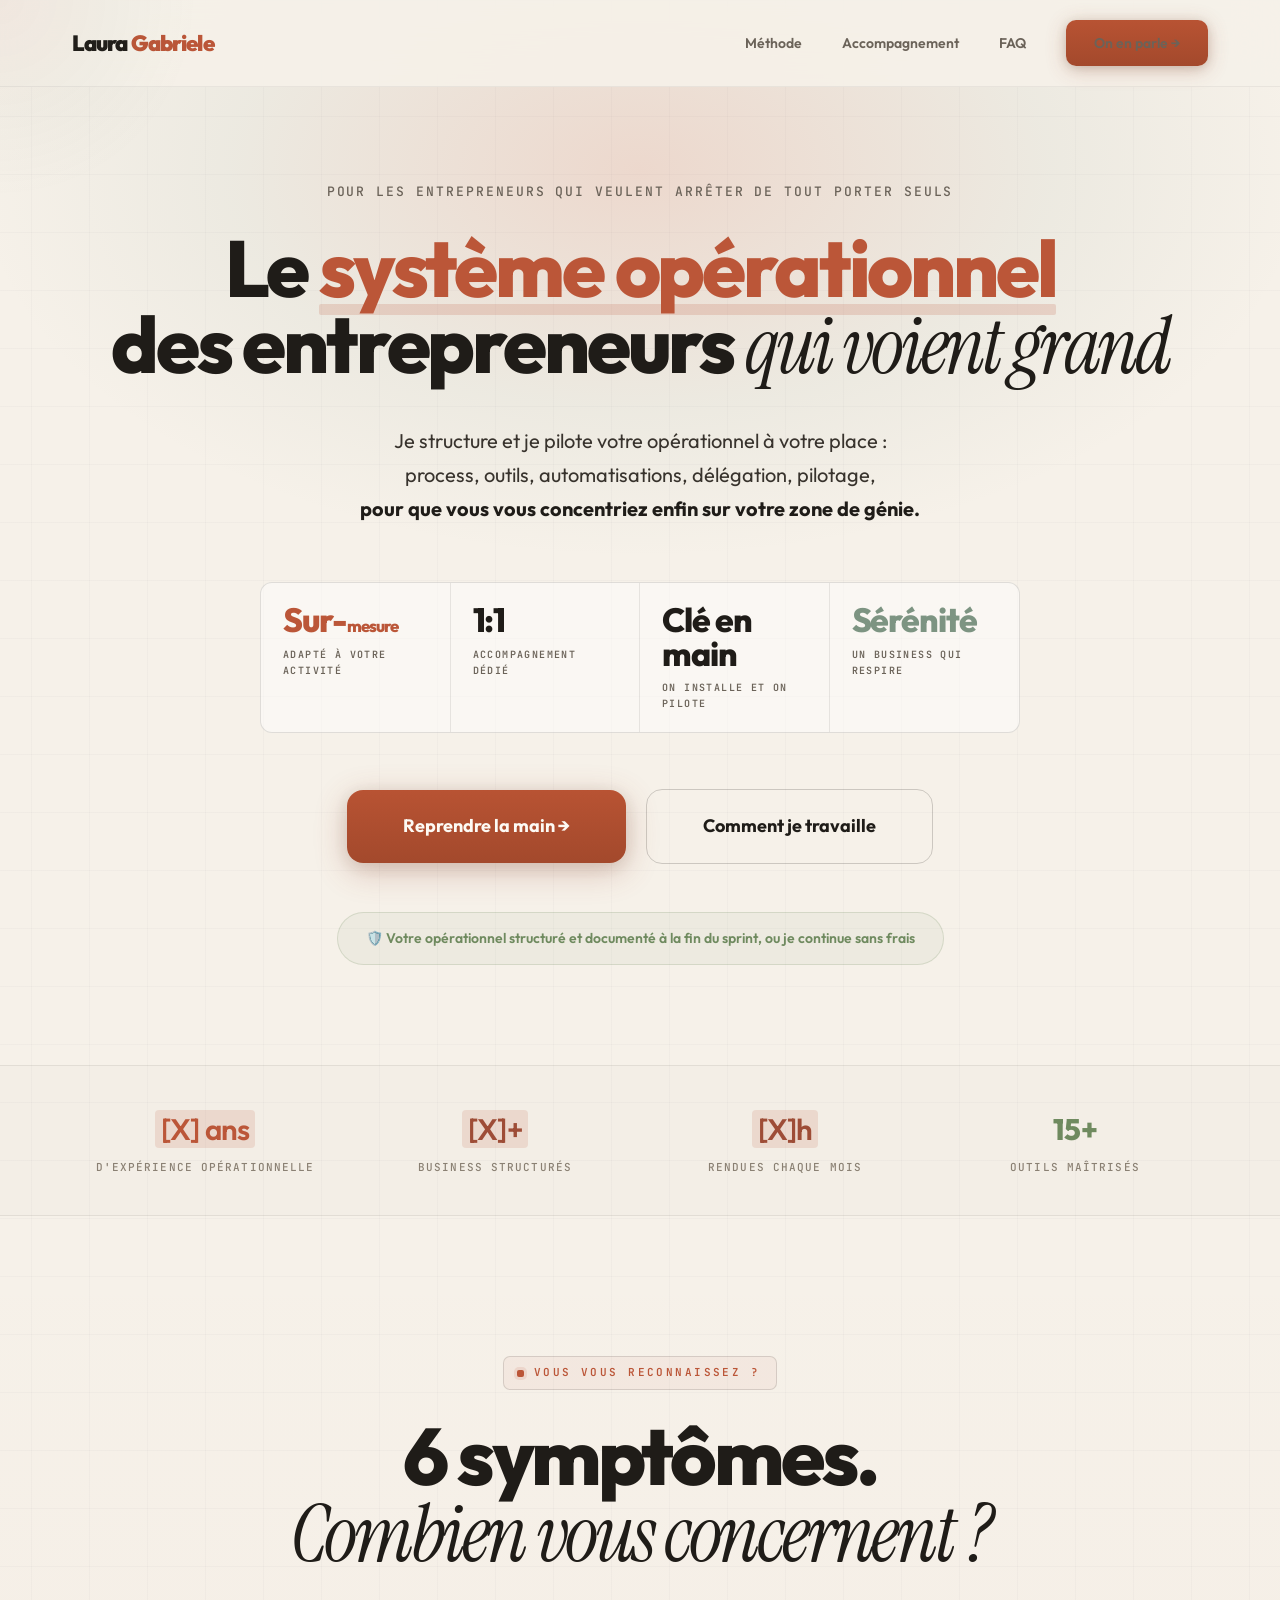
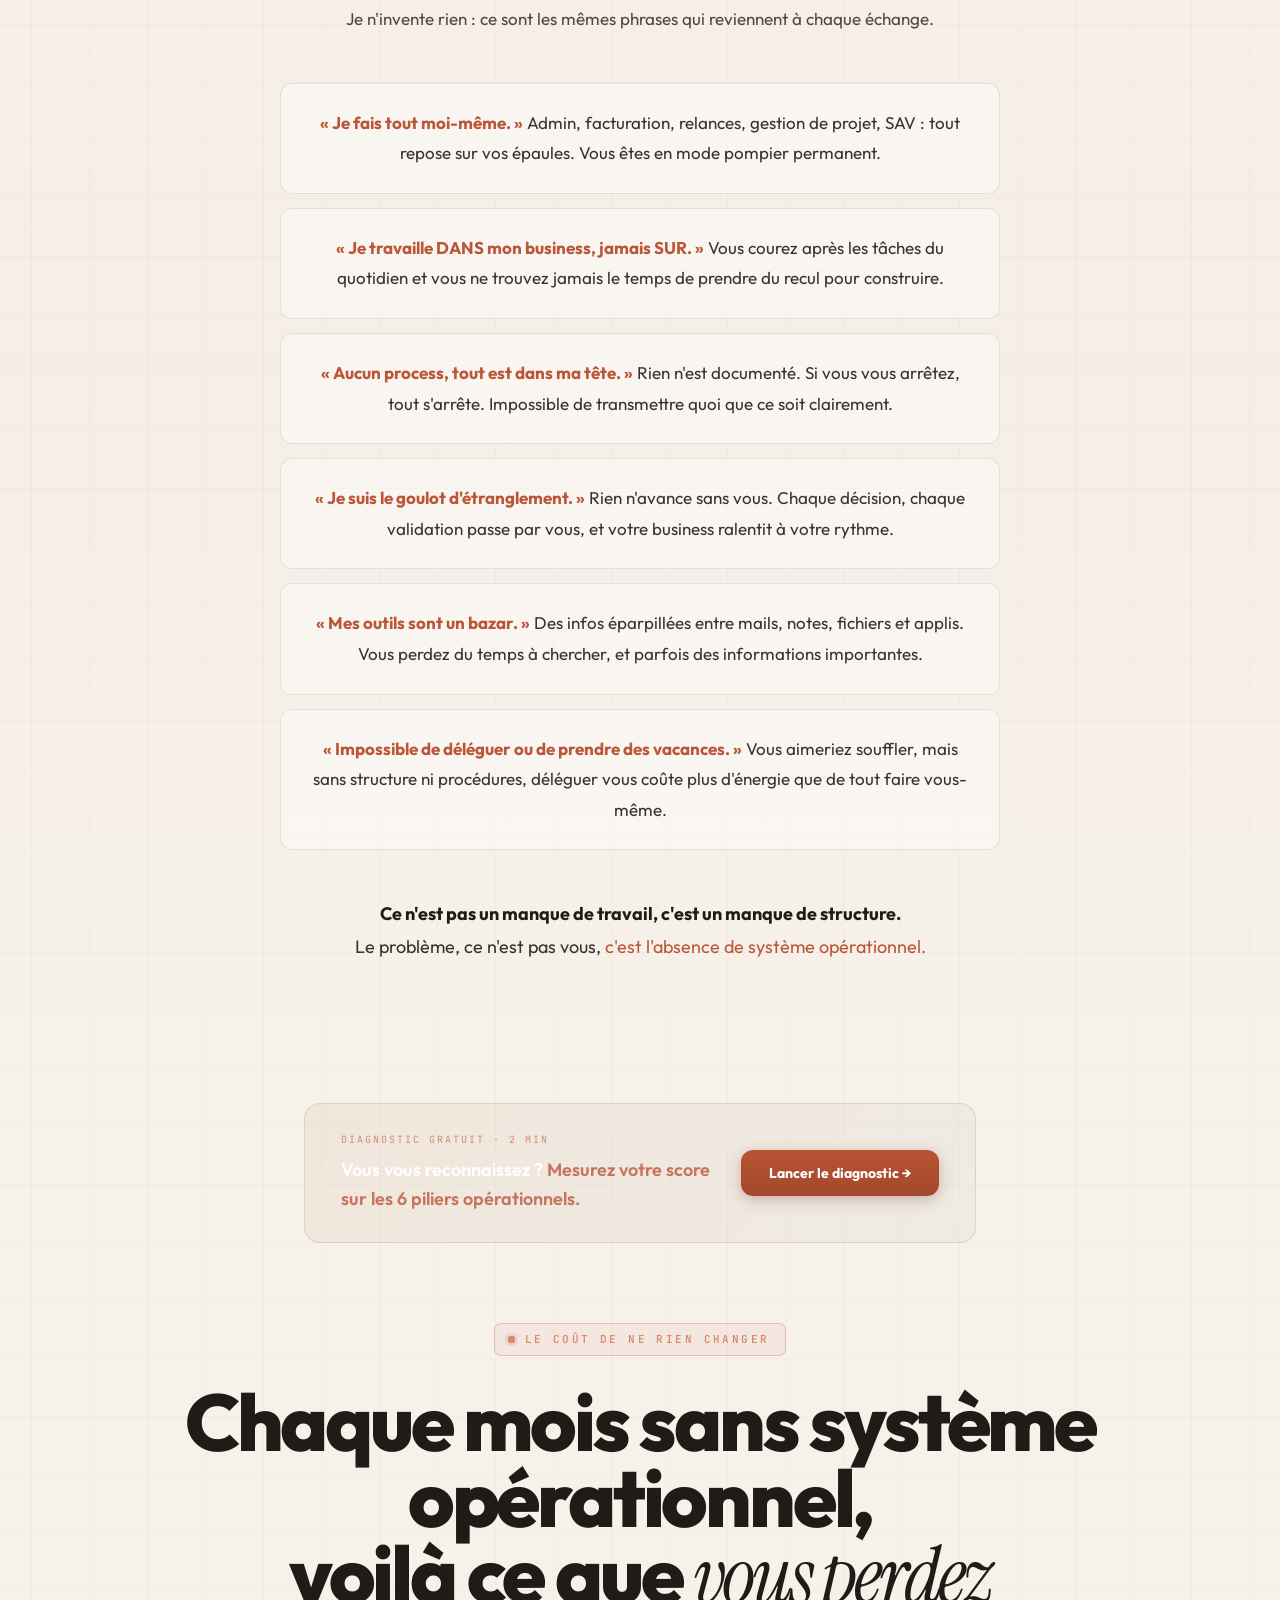
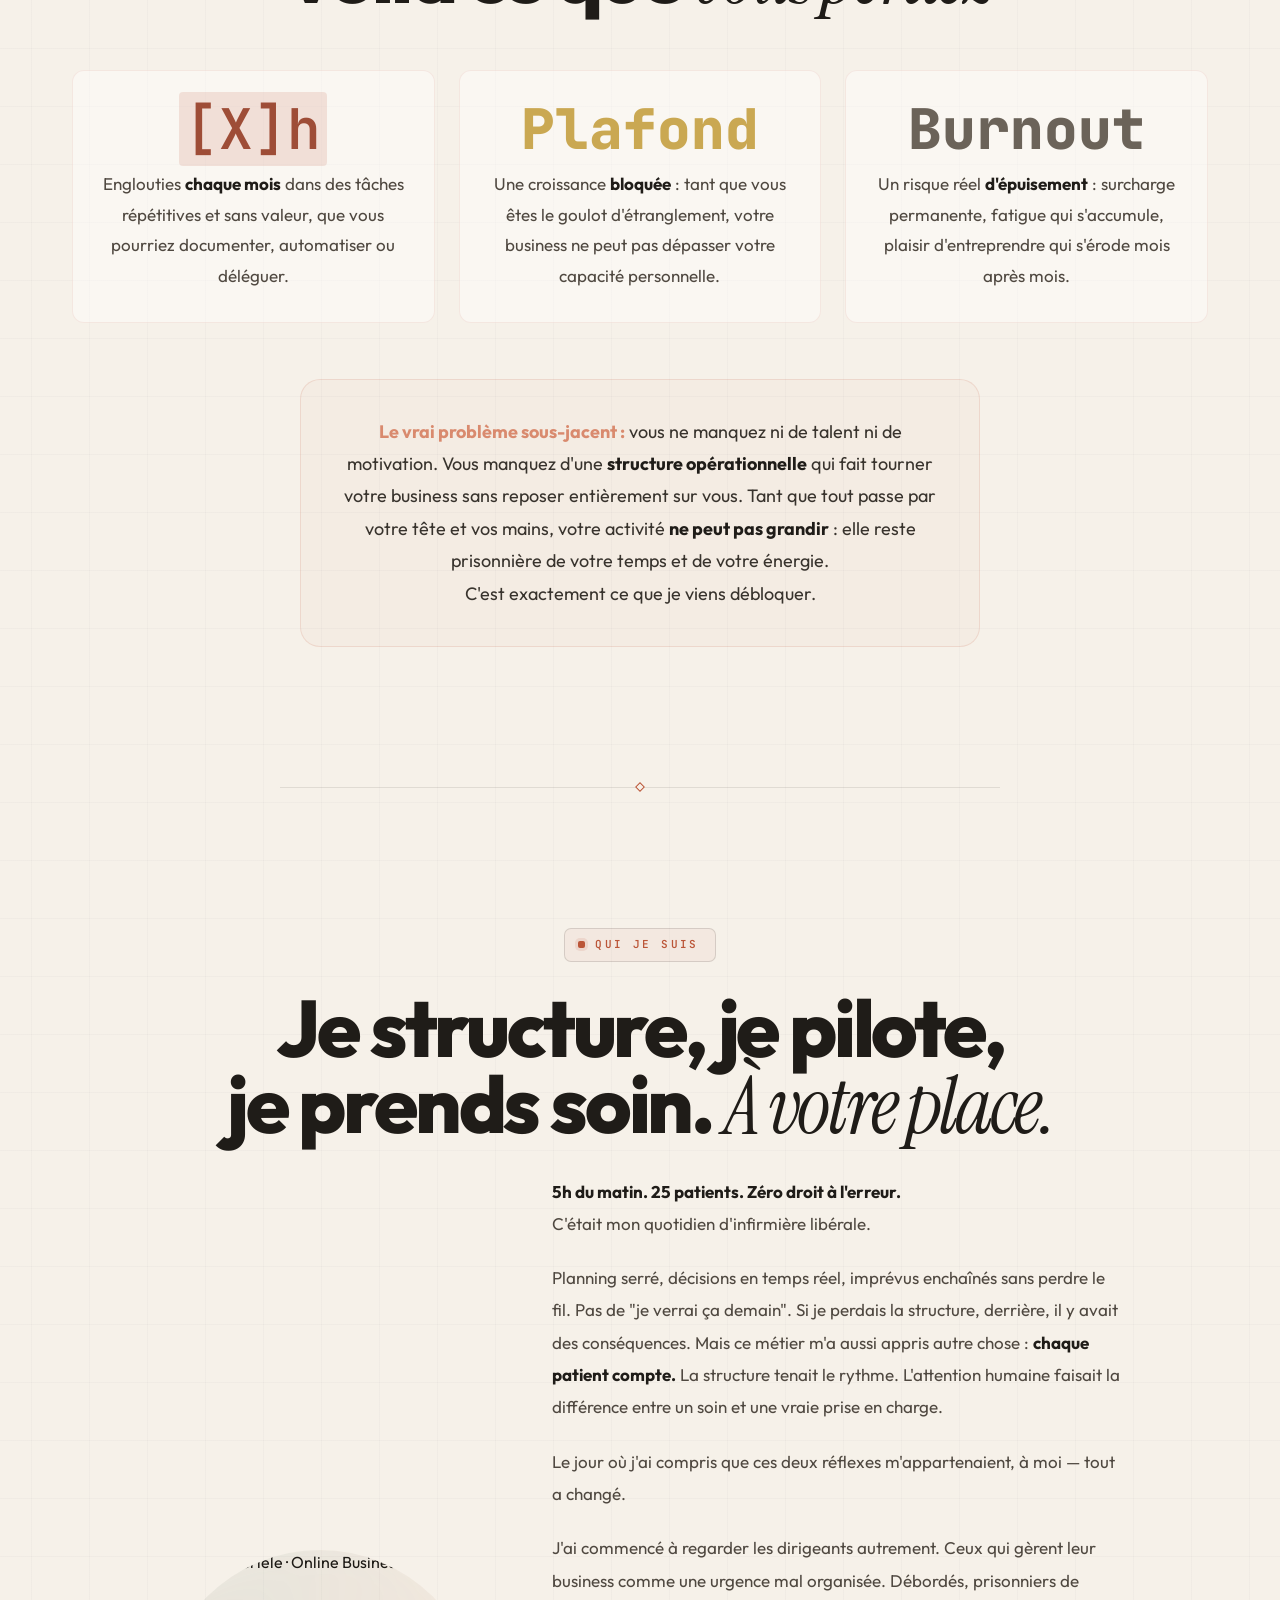
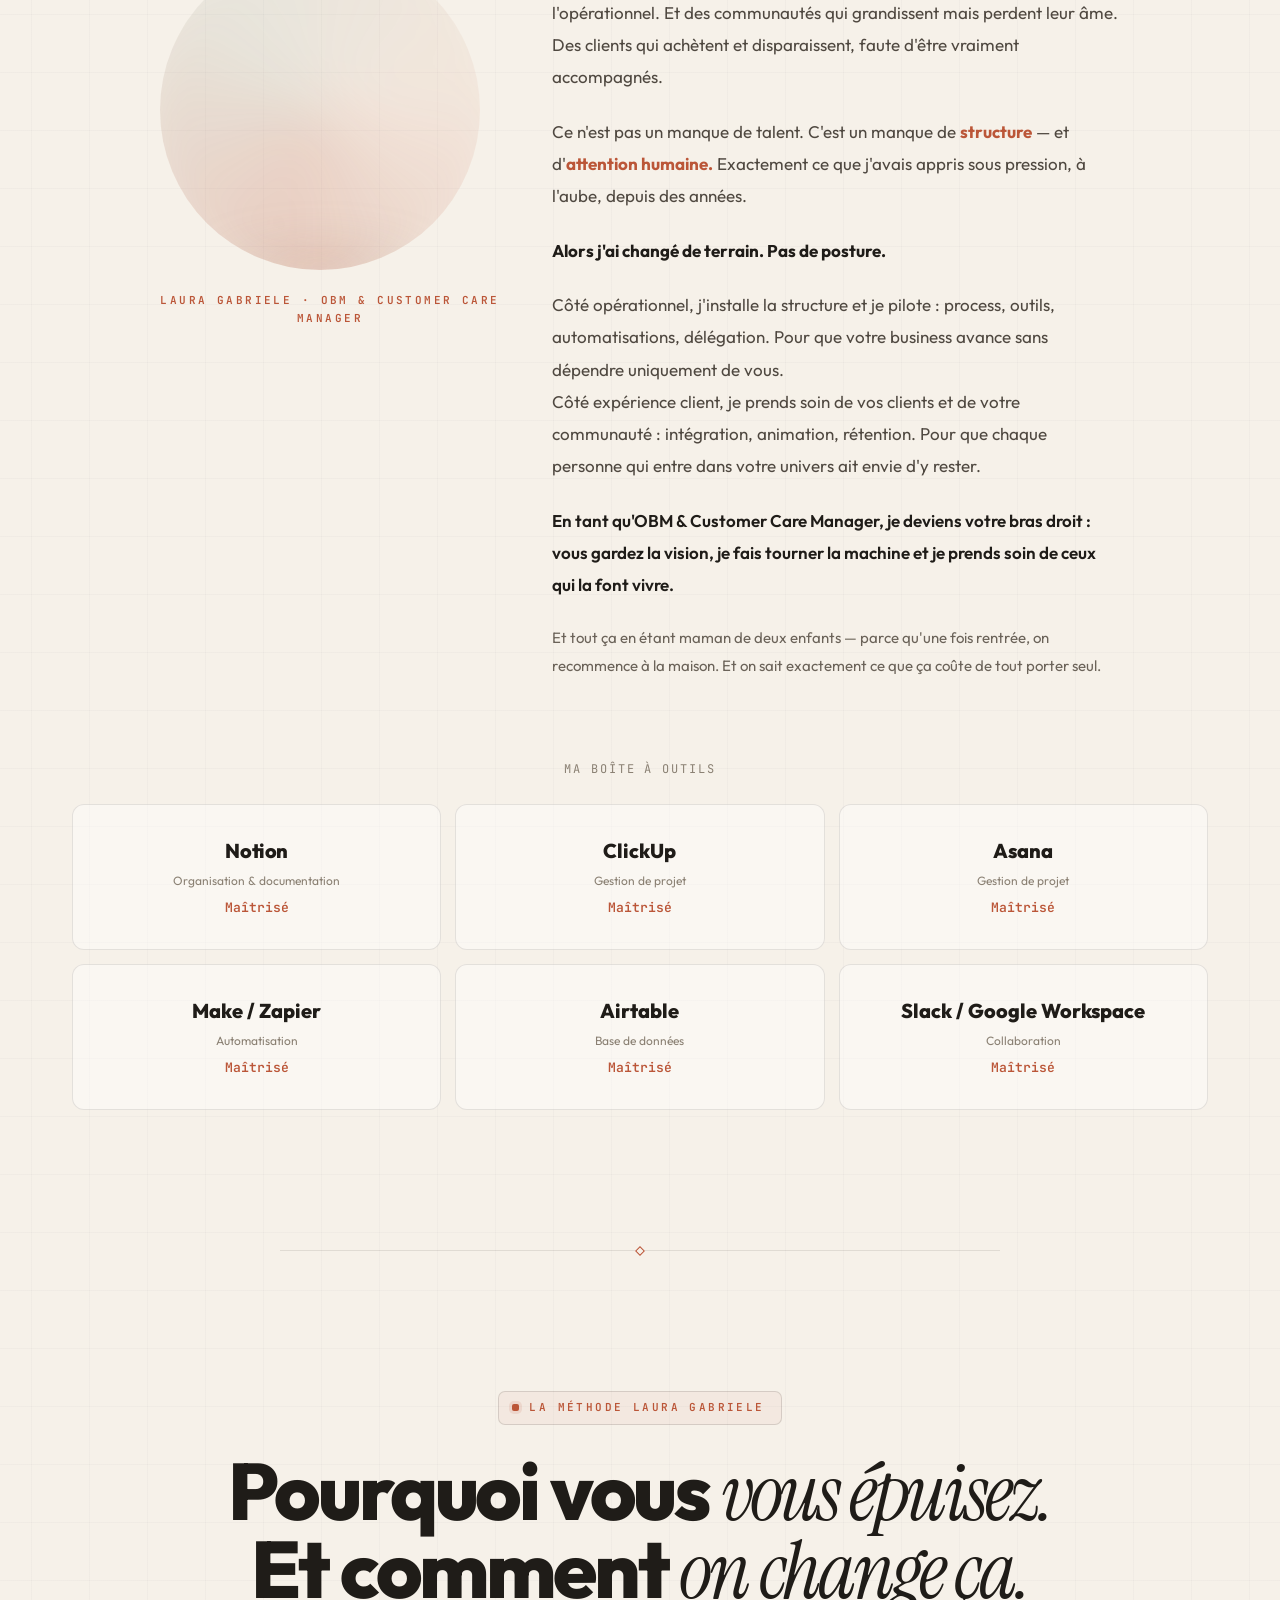
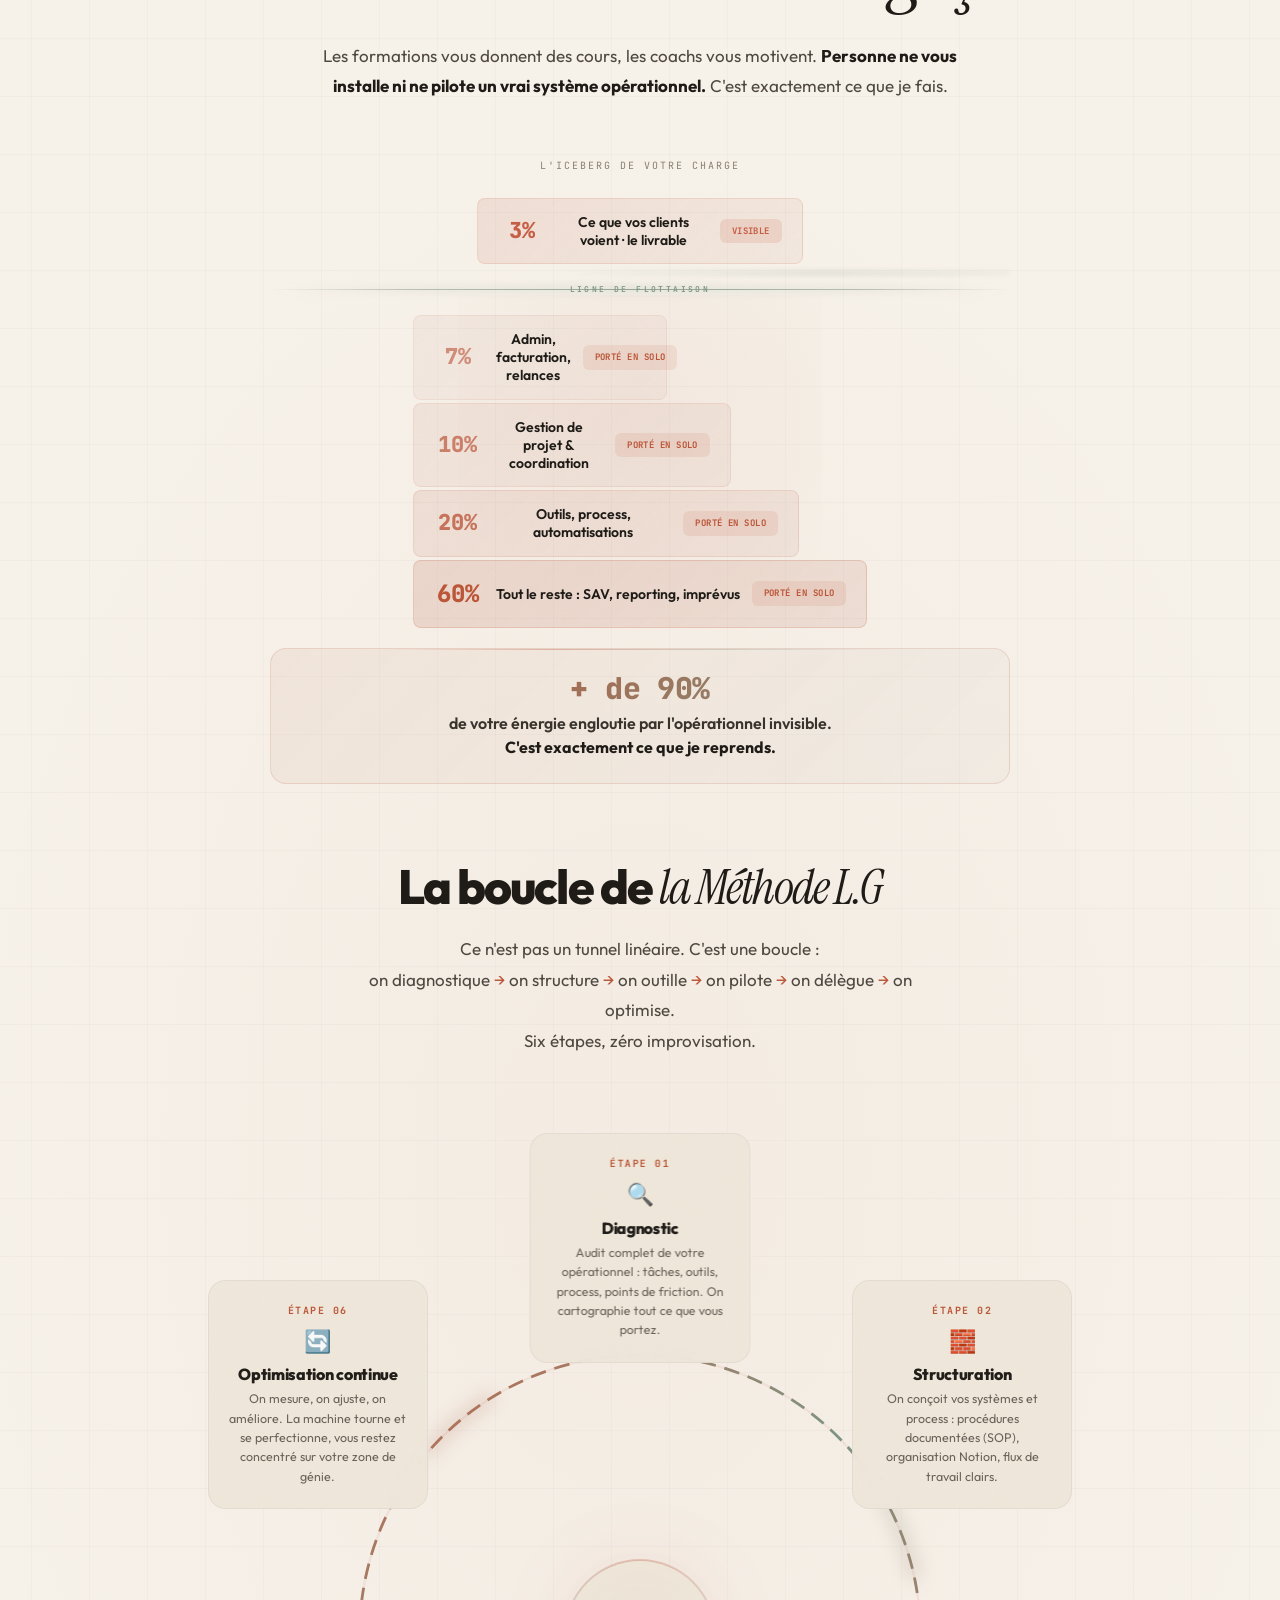
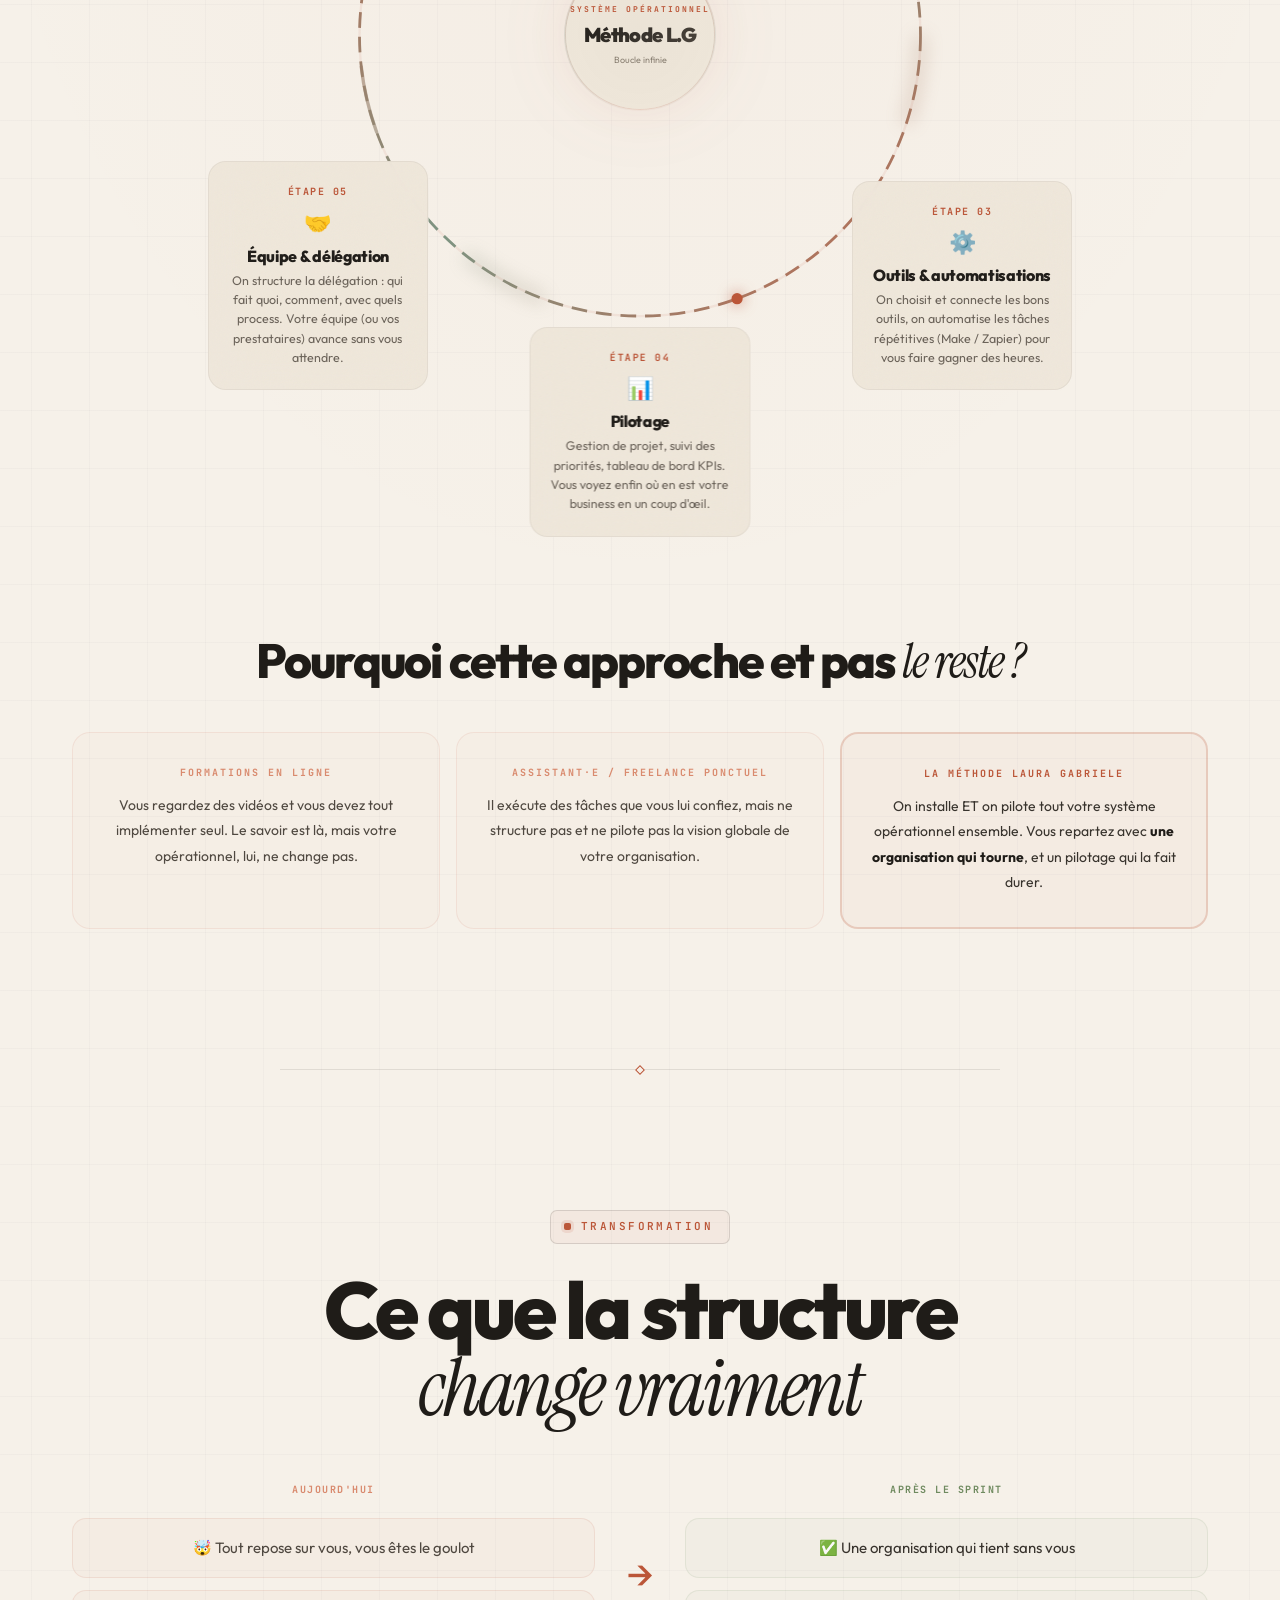
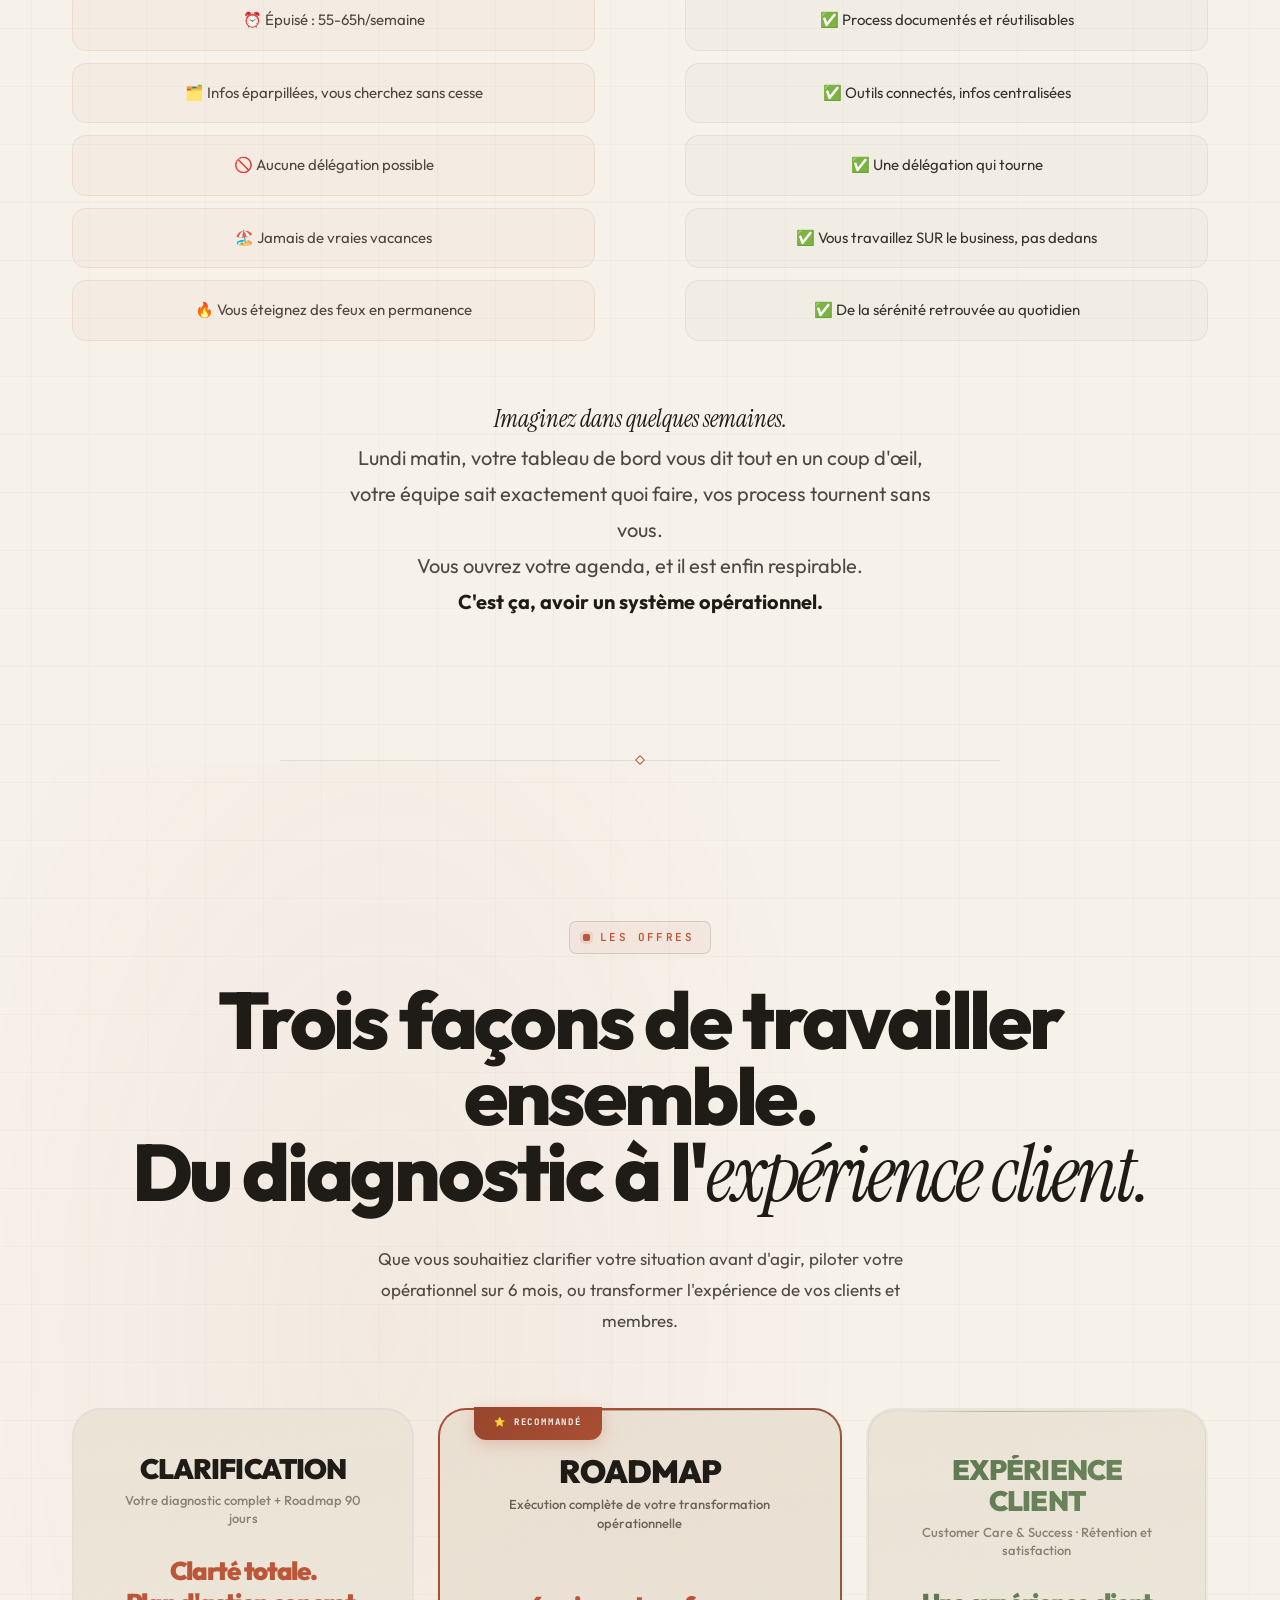
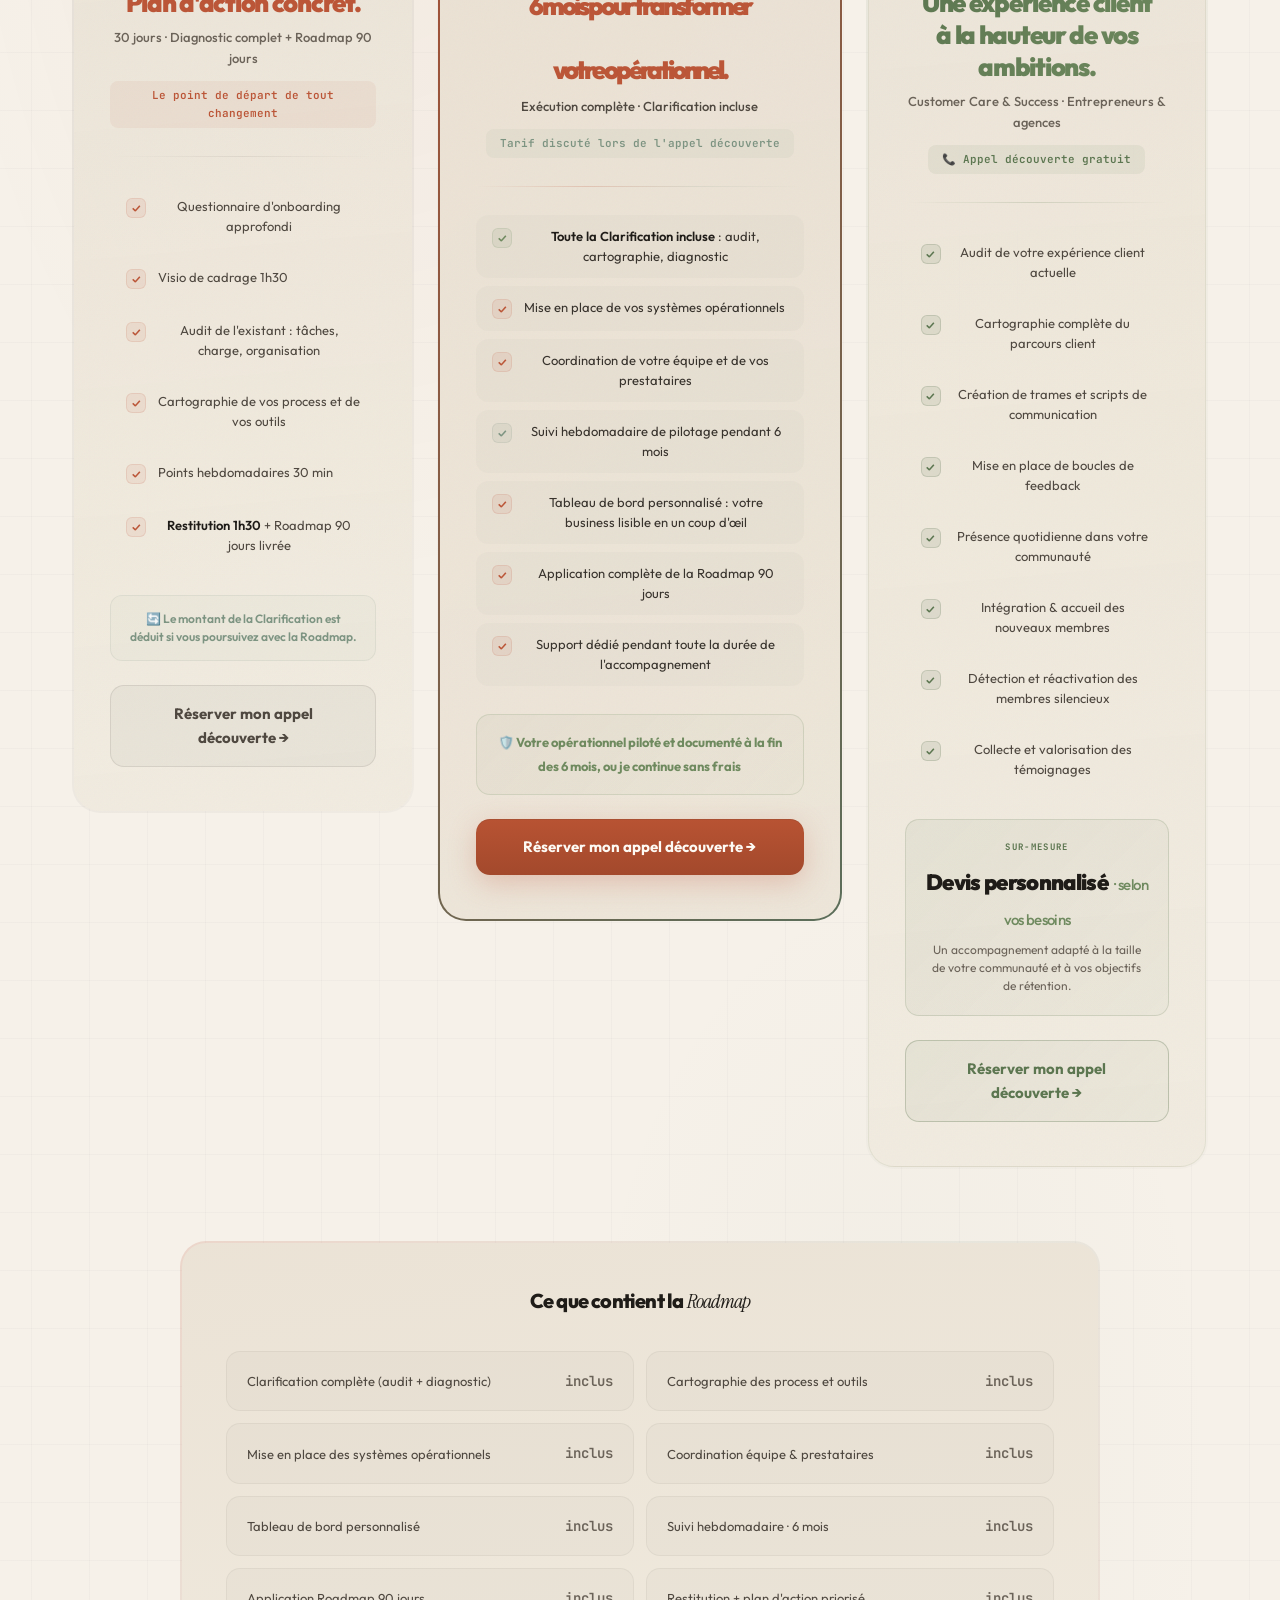
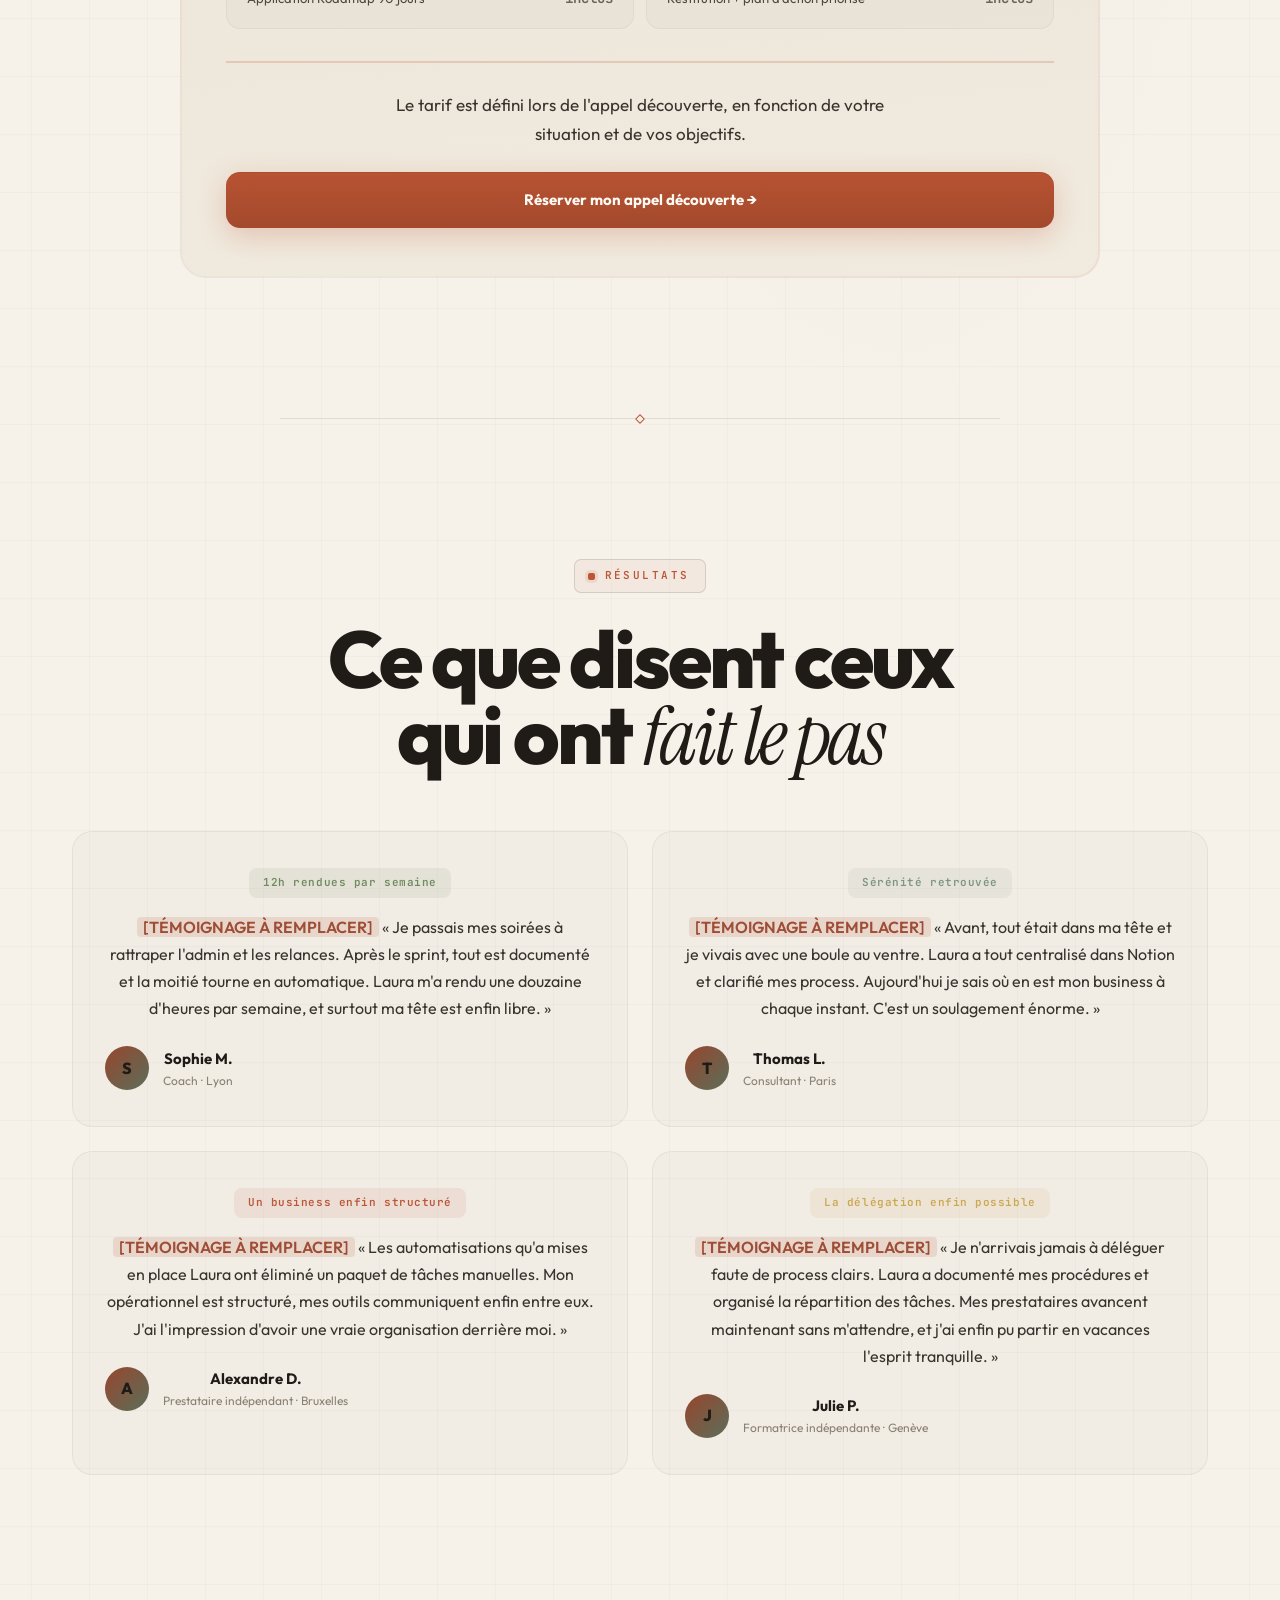
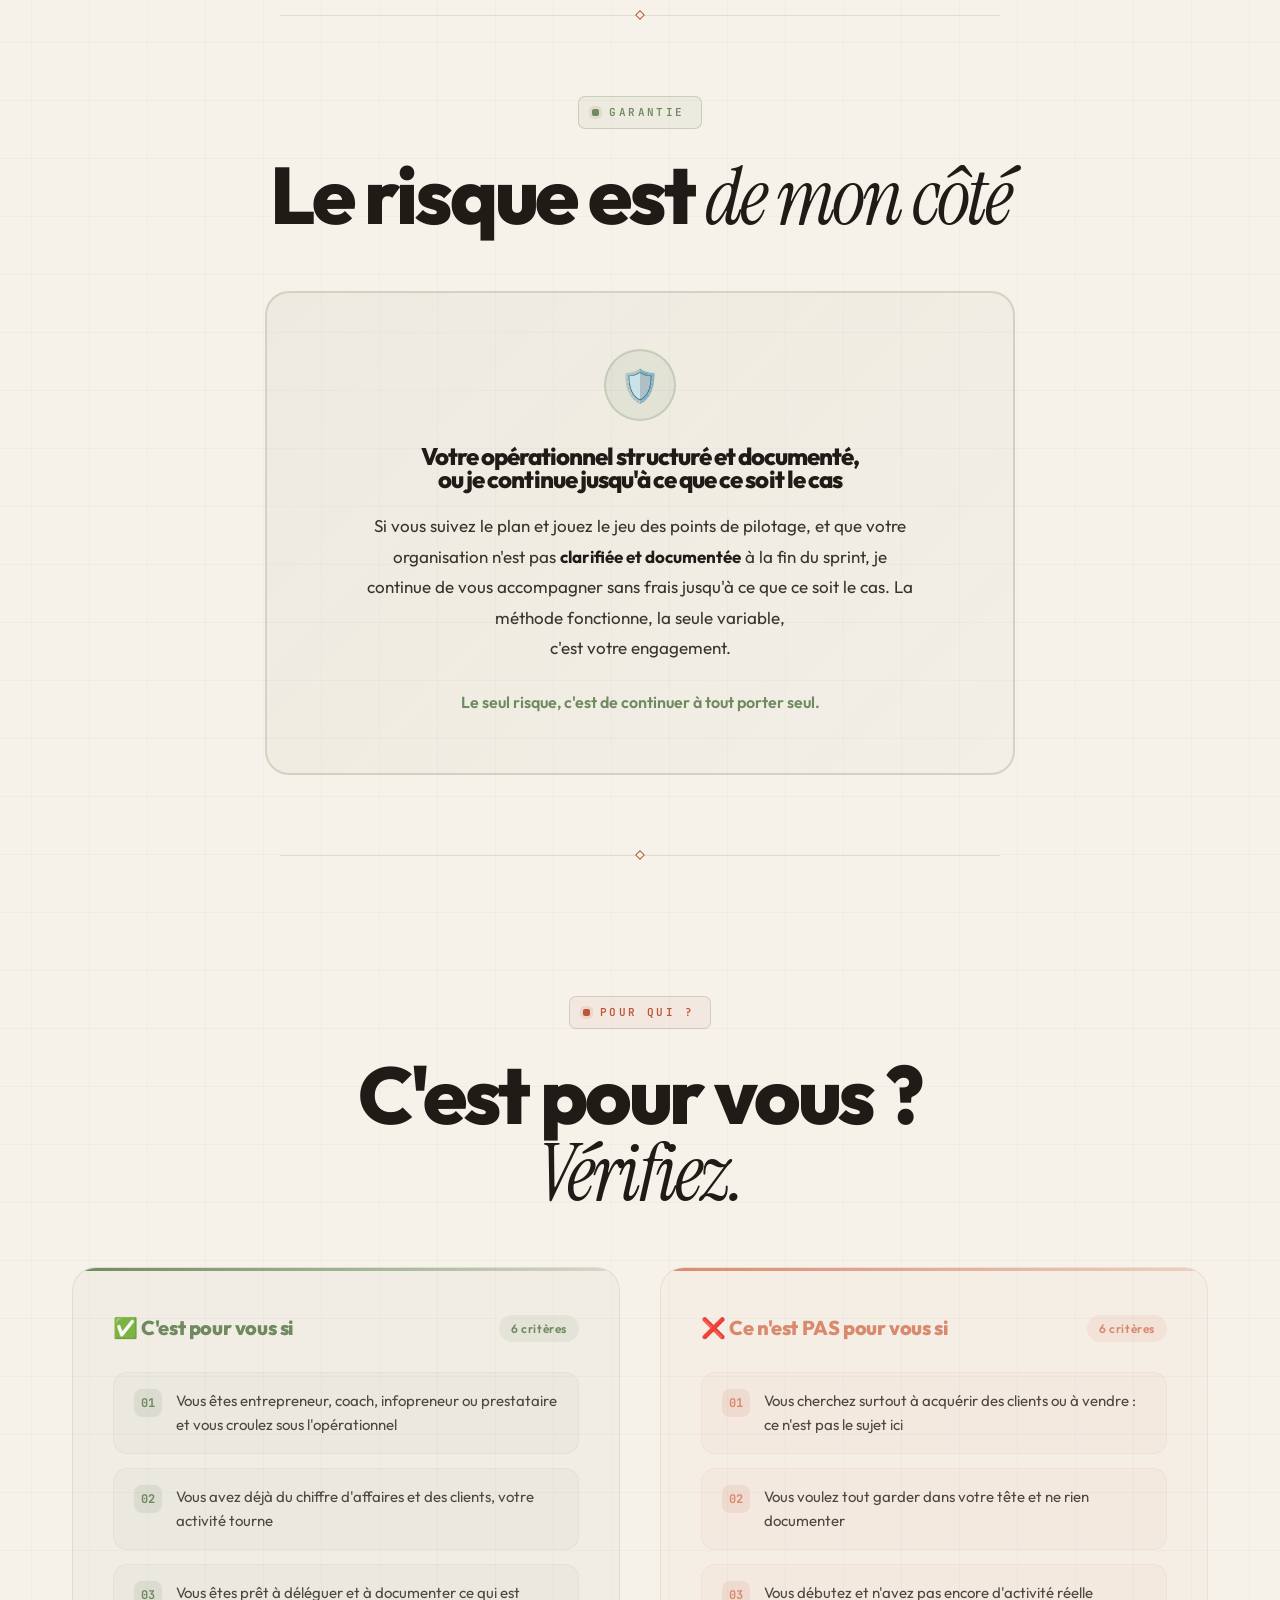
==== commit 6ea0dc1e: "feat: section qui je suis — parcours infirmière, OBM & Customer Care intégrés" ====
--- a/index.html
+++ b/index.html
@@ -1973,7 +1973,7 @@
 <section class="section">
   <div class="container" style="text-align: center;">
     <span class="label">Qui je suis</span>
-    <h2 class="fade-up">Je structure et je pilote<br/>votre opérationnel. <span class="serif">À votre place.</span></h2>
+    <h2 class="fade-up">Je structure, je pilote,<br/>je prends soin. <span class="serif">À votre place.</span></h2>
 
     <div class="about-split fade-up">
       <!-- PHOTO -->
@@ -1984,22 +1984,39 @@
           </div>
           <div class="about-photo-glow"></div>
         </div>
-        <div class="about-name">Laura Gabriele · Online Business Manager</div>
+        <div class="about-name">Laura Gabriele · OBM & Customer Care Manager</div>
       </div>
 
       <!-- TEXT -->
       <div class="about-text">
         <p>
-          <mark style="background:rgba(194,103,78,0.16);color:#9e4d37;padding:0 6px;border-radius:4px;font-weight:600;">[À PERSONNALISER : parcours de Laura, ses années en gestion de projet et coordination, et ce qui l'a menée à l'OBM.]</mark> Au fil de ces expériences, j'ai compris une chose simple : ce qui fait tourner un business, ce n'est pas l'inspiration du moment, c'est <strong style="color: var(--white);">une structure claire, des process documentés et des outils qui travaillent pour vous.</strong>
+          <strong style="color: var(--white);">5h du matin. 25 patients. Zéro droit à l'erreur.</strong><br/>
+          C'était mon quotidien d'infirmière libérale.
         </p>
         <p>
-          En accompagnant des entrepreneurs, j'ai vu le même schéma se répéter : des personnes brillantes, débordées, qui s'épuisent non par manque de travail, mais par <strong style="color: var(--purple-400);">absence de structure opérationnelle.</strong>
+          Planning serré, décisions en temps réel, imprévus enchaînés sans perdre le fil. Pas de "je verrai ça demain". Si je perdais la structure, derrière, il y avait des conséquences. Mais ce métier m'a aussi appris autre chose : <strong style="color: var(--white);">chaque patient compte.</strong> La structure tenait le rythme. L'attention humaine faisait la différence entre un soin et une vraie prise en charge.
         </p>
         <p>
-          Mon métier, c'est d'installer cette structure et de la piloter à votre place : cartographier ce que vous portez, documenter vos process, connecter vos outils, automatiser ce qui peut l'être et organiser la délégation, pour que votre business avance sans dépendre uniquement de vous.
+          Le jour où j'ai compris que ces deux réflexes m'appartenaient, à moi — tout a changé.
+        </p>
+        <p>
+          J'ai commencé à regarder les dirigeants autrement. Ceux qui gèrent leur business comme une urgence mal organisée. Débordés, prisonniers de l'opérationnel. Et des communautés qui grandissent mais perdent leur âme. Des clients qui achètent et disparaissent, faute d'être vraiment accompagnés.
+        </p>
+        <p>
+          Ce n'est pas un manque de talent. C'est un manque de <strong style="color: var(--purple-400);">structure</strong> — et d'<strong style="color: var(--purple-400);">attention humaine.</strong> Exactement ce que j'avais appris sous pression, à l'aube, depuis des années.
+        </p>
+        <p>
+          <strong style="color: var(--white);">Alors j'ai changé de terrain. Pas de posture.</strong>
+        </p>
+        <p>
+          Côté opérationnel, j'installe la structure et je pilote : process, outils, automatisations, délégation. Pour que votre business avance sans dépendre uniquement de vous.<br/>
+          Côté expérience client, je prends soin de vos clients et de votre communauté : intégration, animation, rétention. Pour que chaque personne qui entre dans votre univers ait envie d'y rester.
         </p>
         <p style="color: var(--white); font-weight: 600;">
-          En tant qu'OBM, je deviens votre bras droit opérationnel : vous gardez la vision, je fais tourner la machine.
+          En tant qu'OBM & Customer Care Manager, je deviens votre bras droit : vous gardez la vision, je fais tourner la machine et je prends soin de ceux qui la font vivre.
+        </p>
+        <p style="color: var(--gray-400); font-size: 0.9375rem;">
+          Et tout ça en étant maman de deux enfants — parce qu'une fois rentrée, on recommence à la maison. Et on sait exactement ce que ça coûte de tout porter seul.
         </p>
       </div>
     </div>
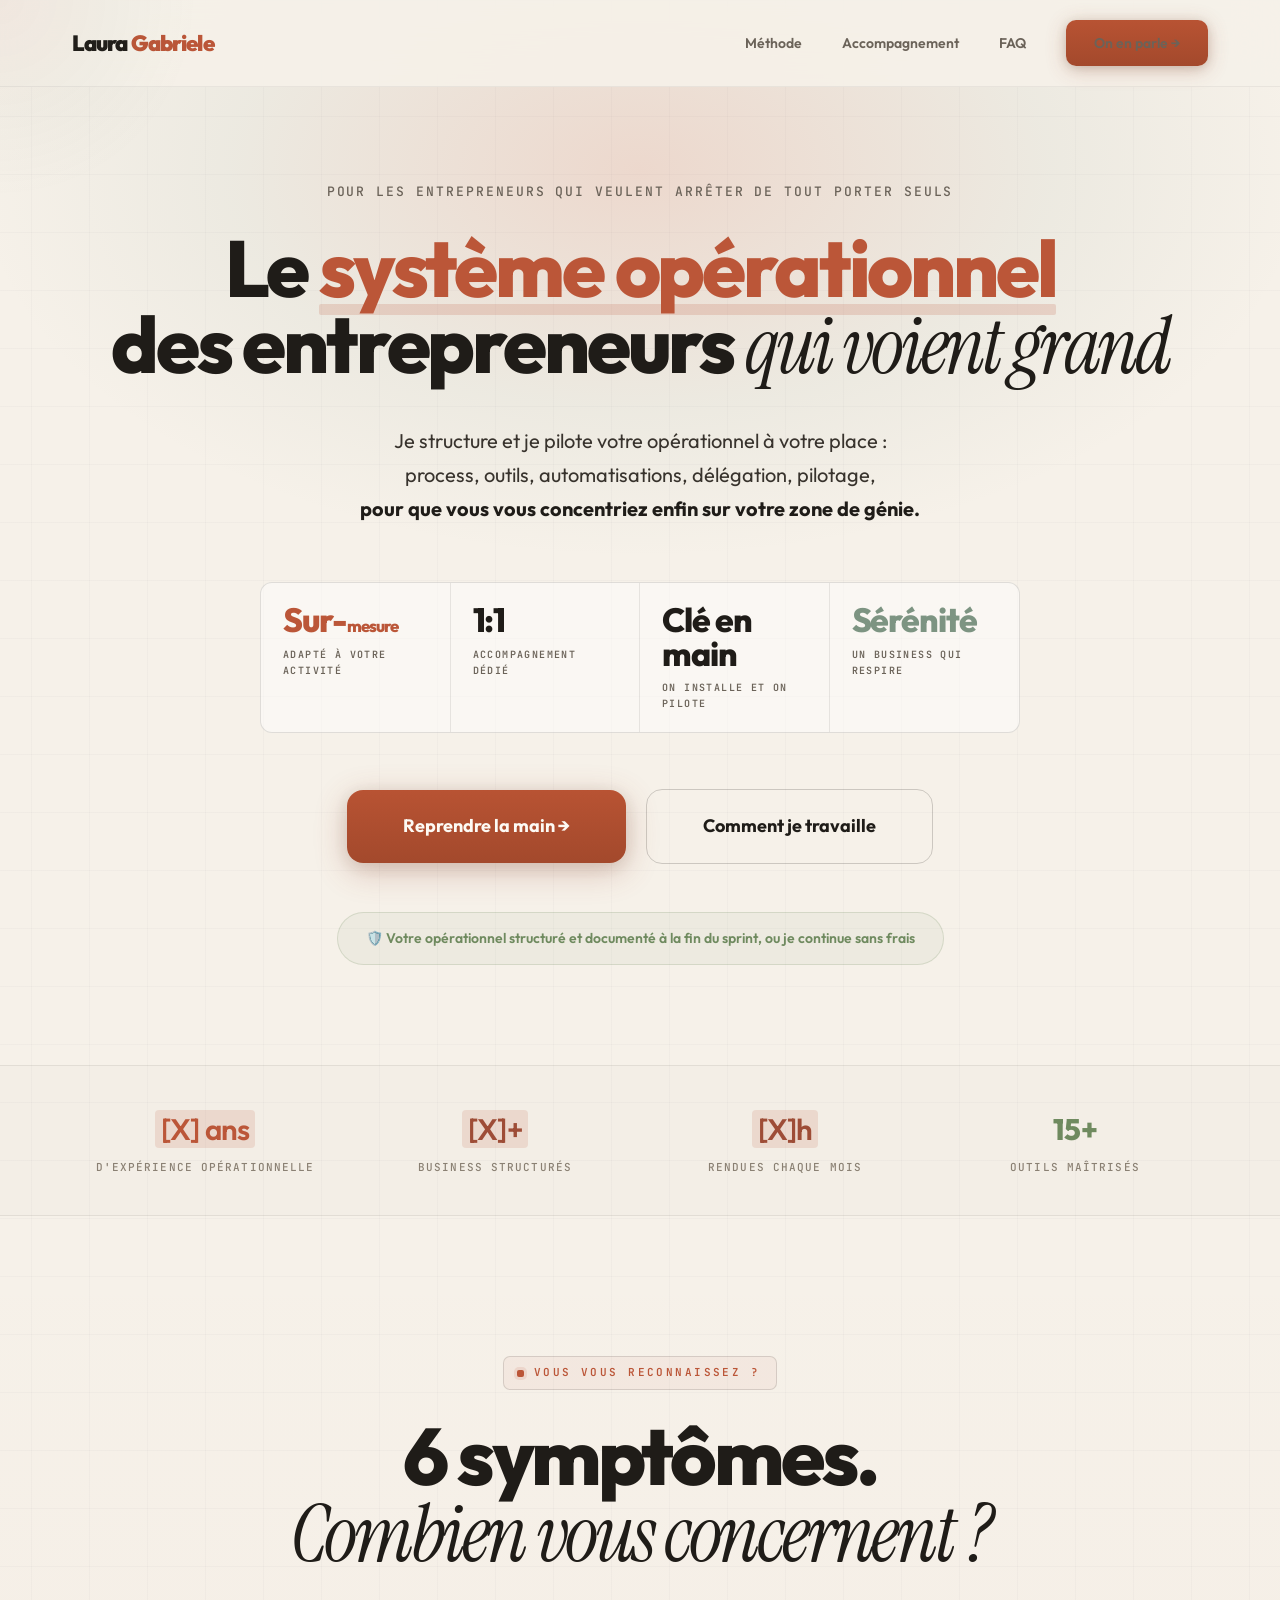
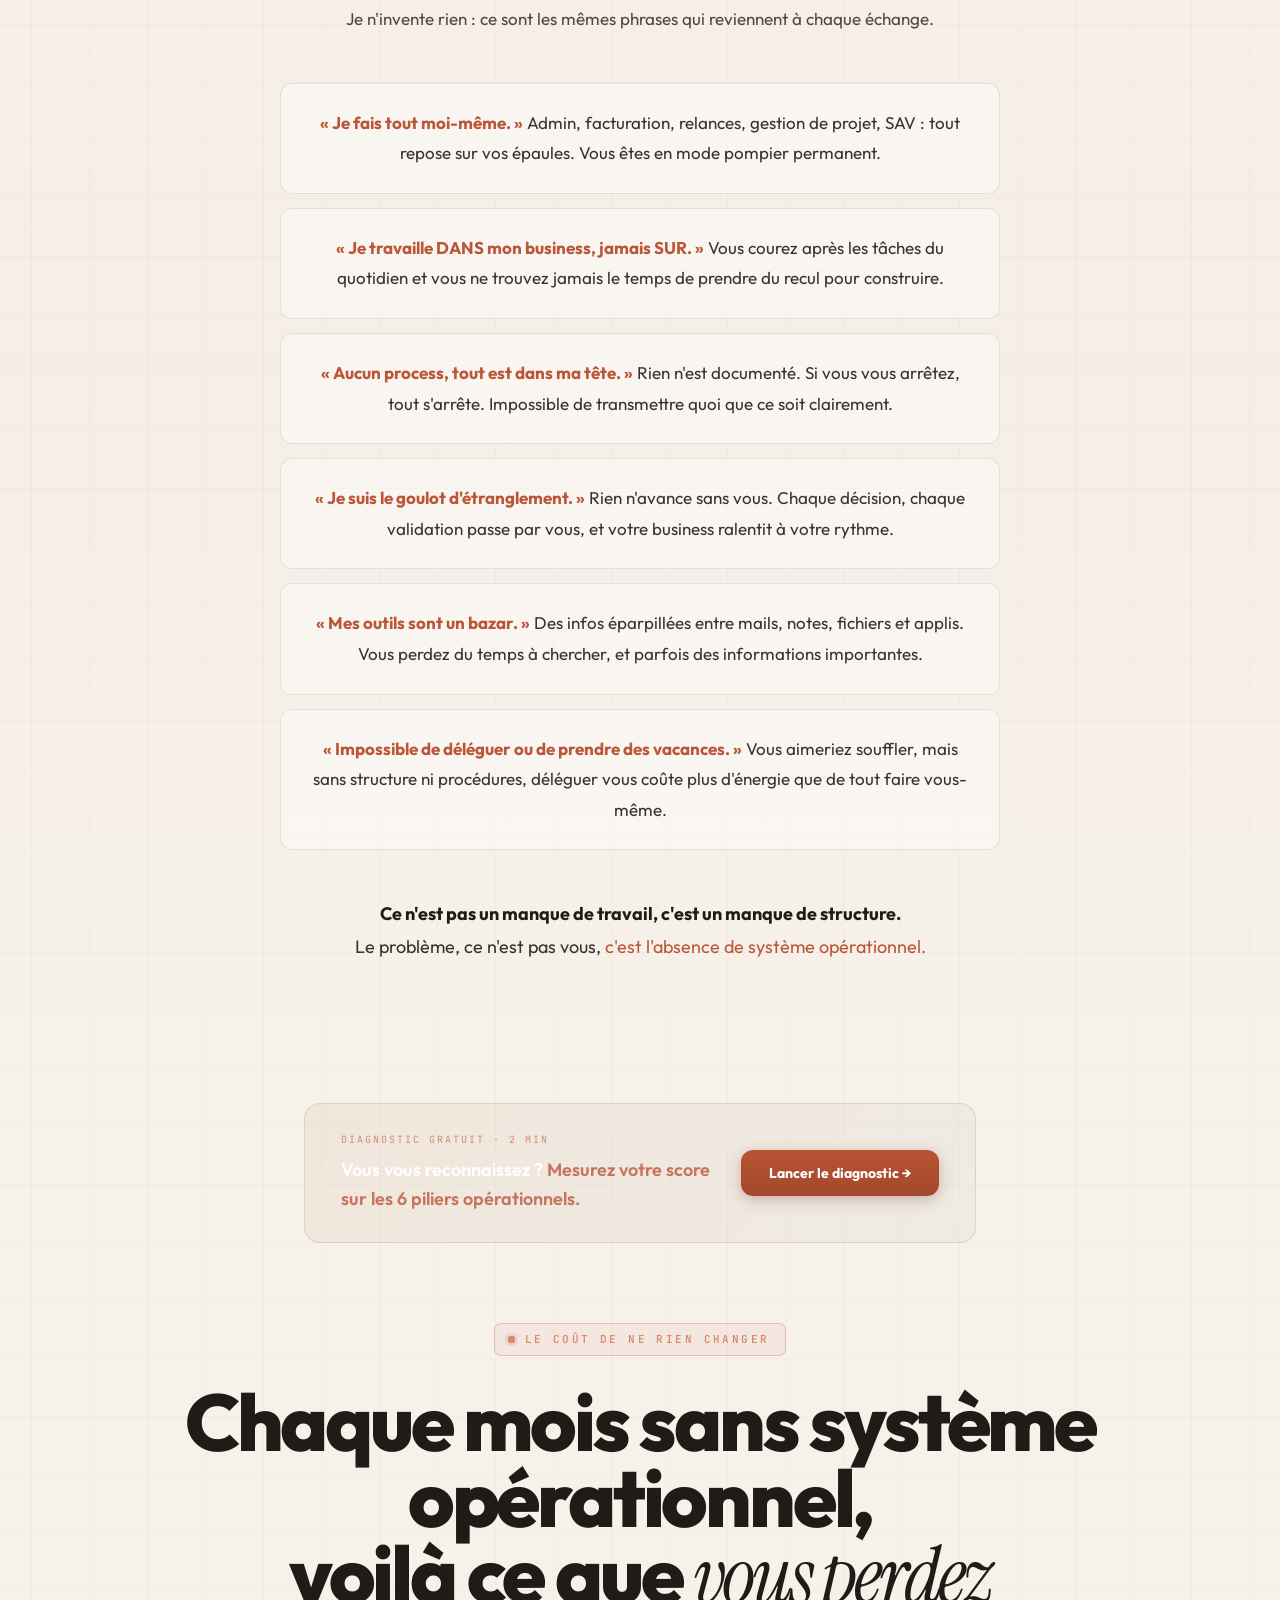
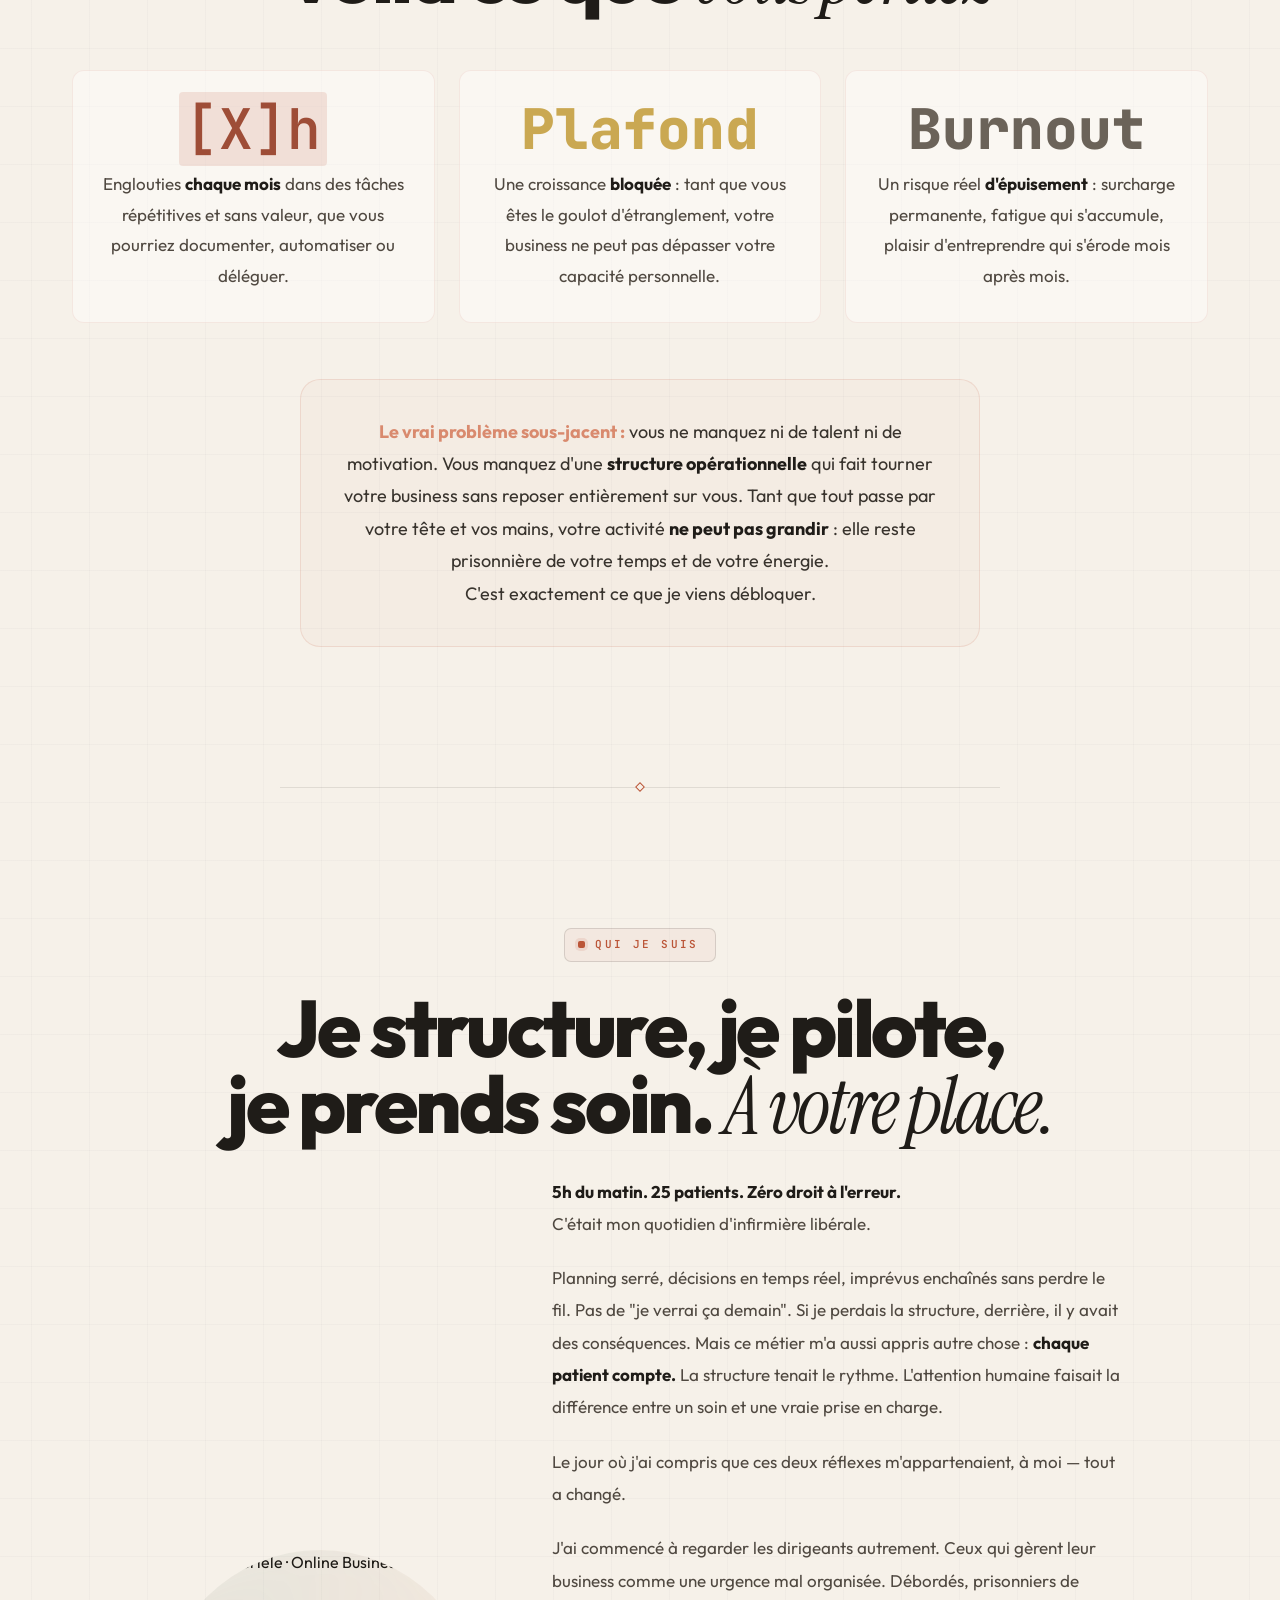
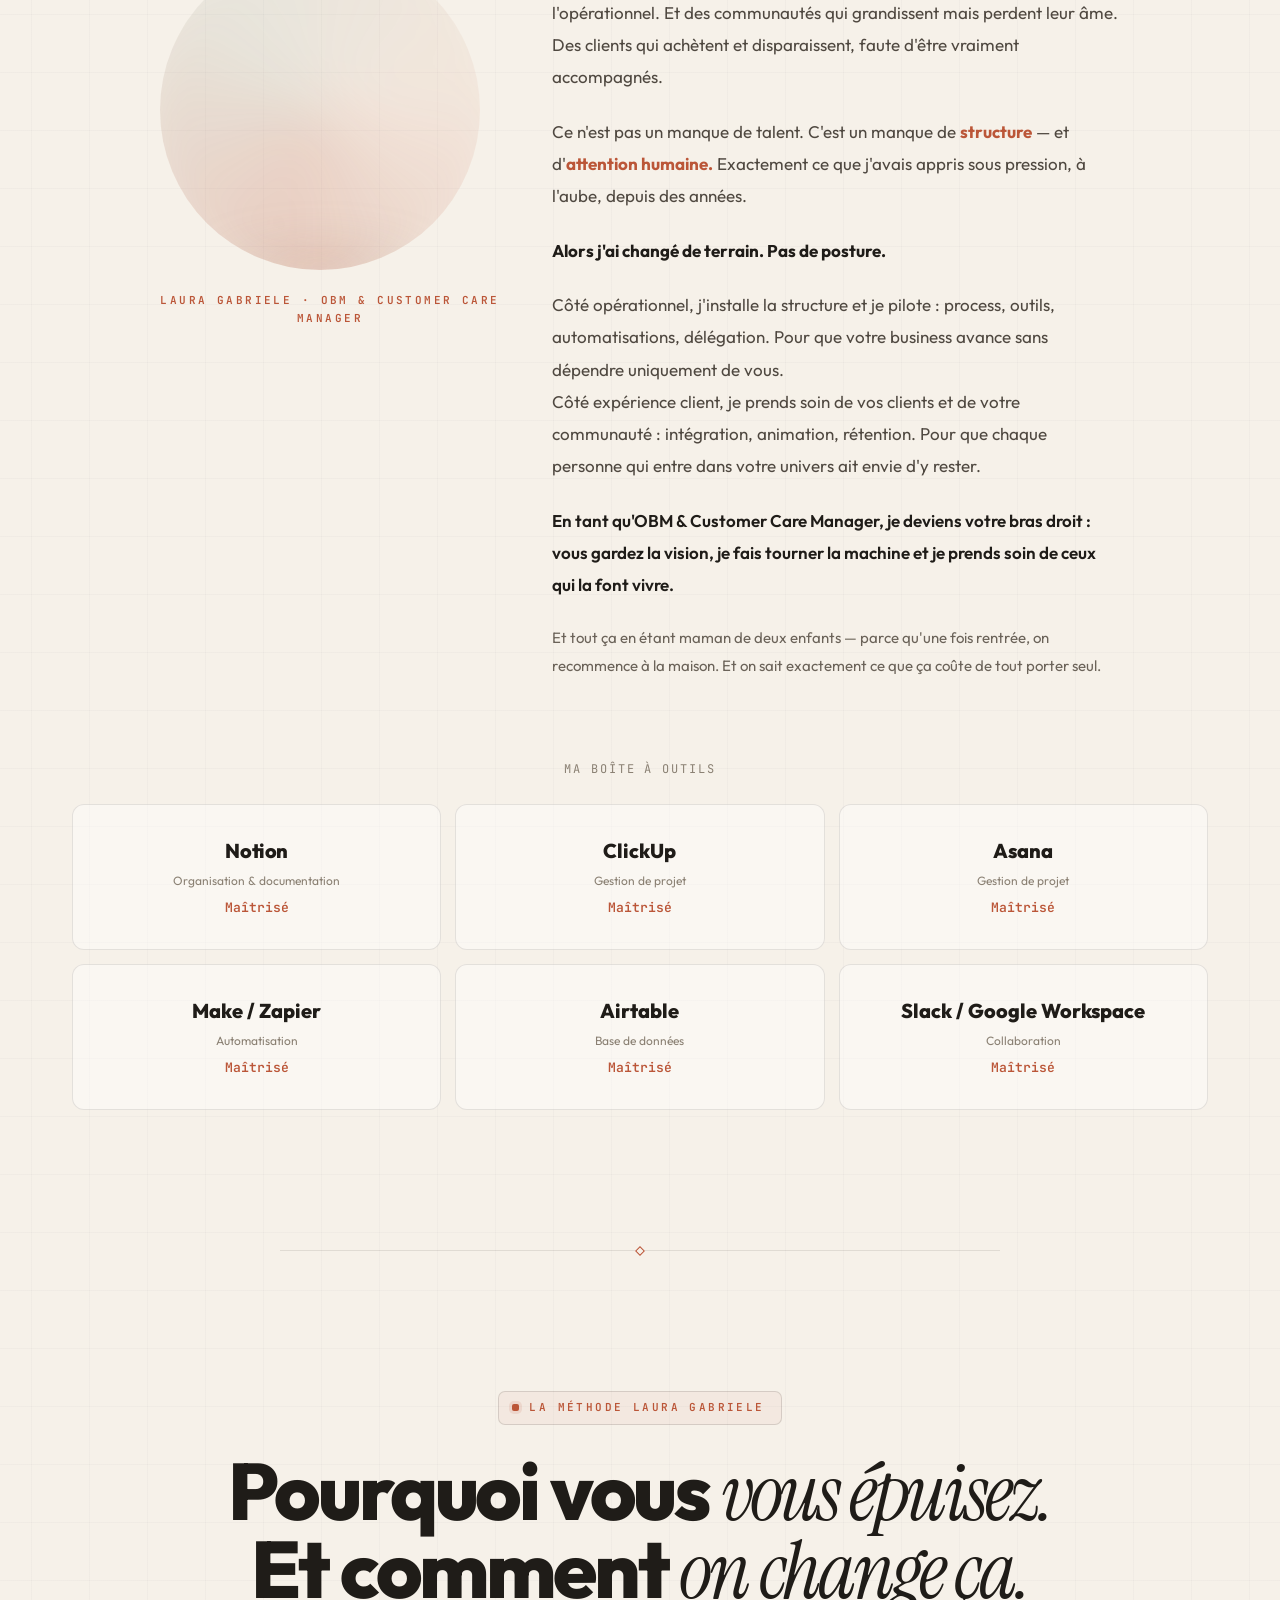
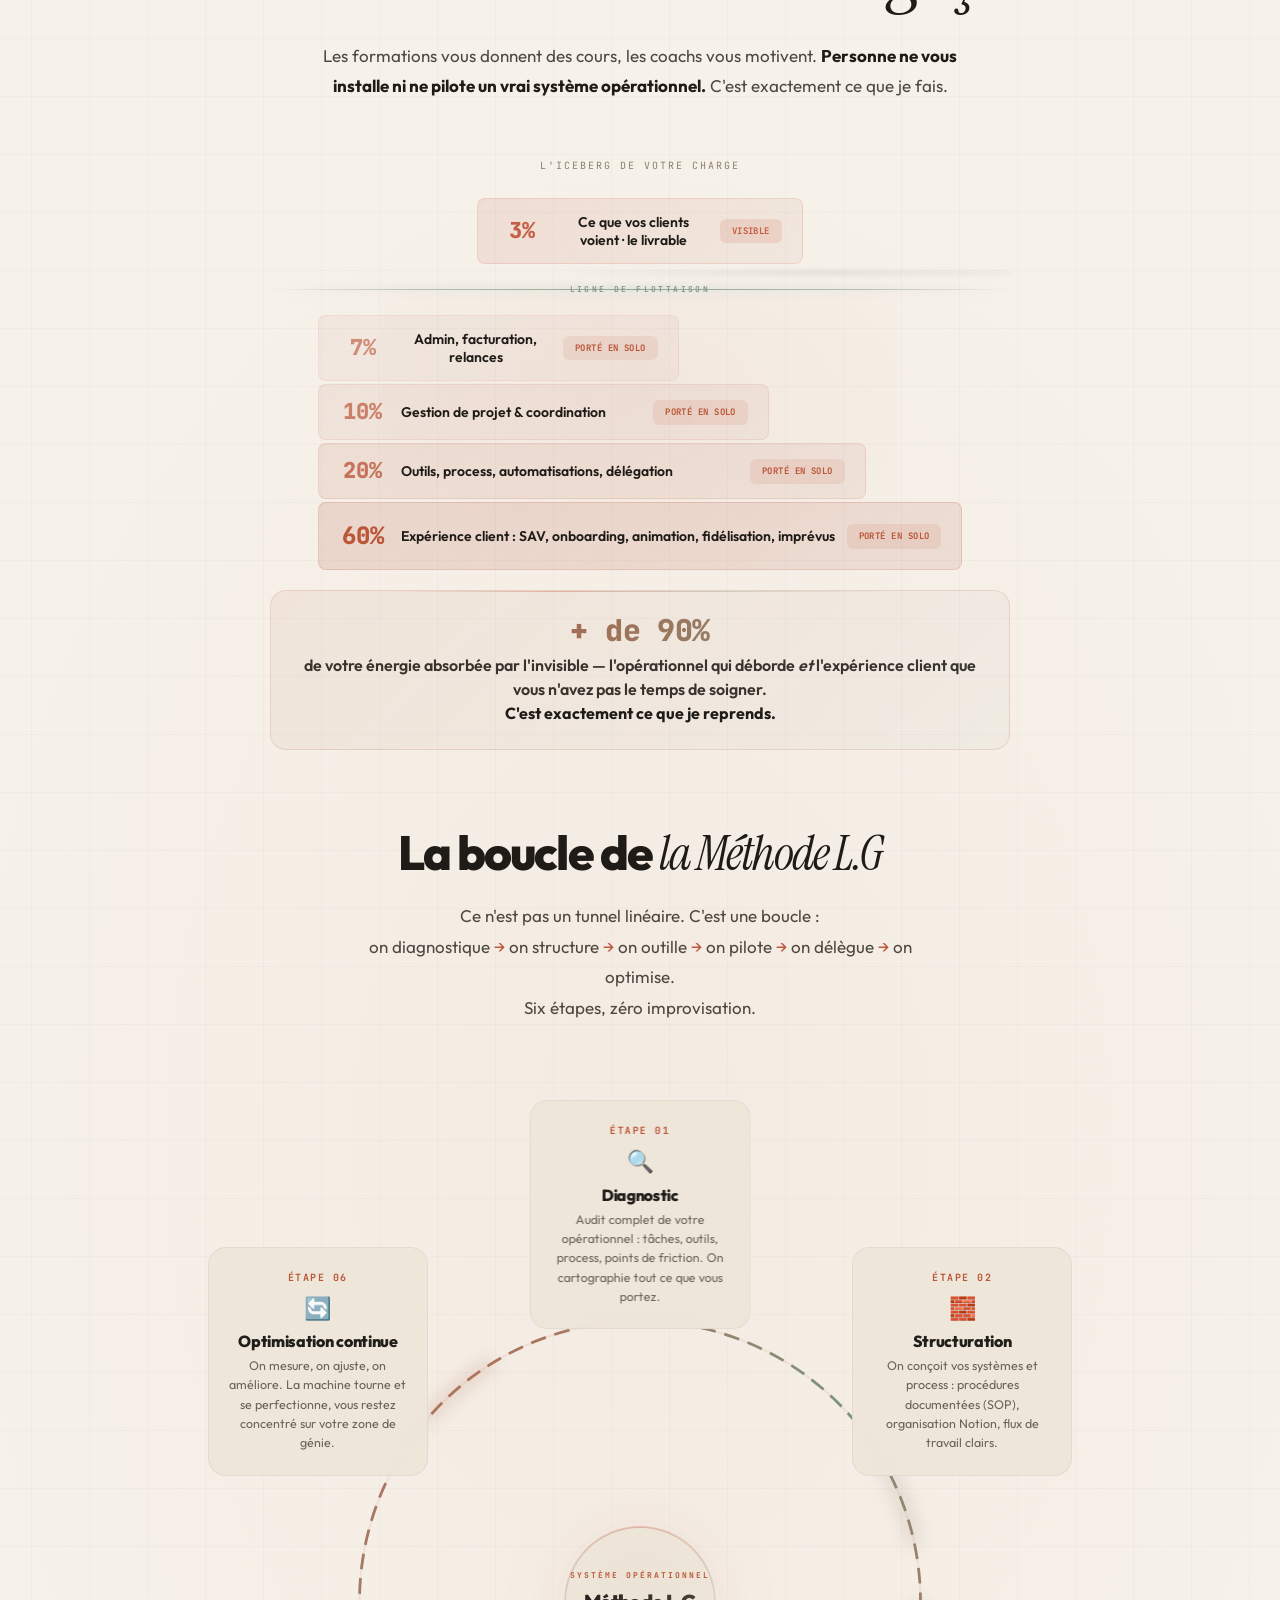
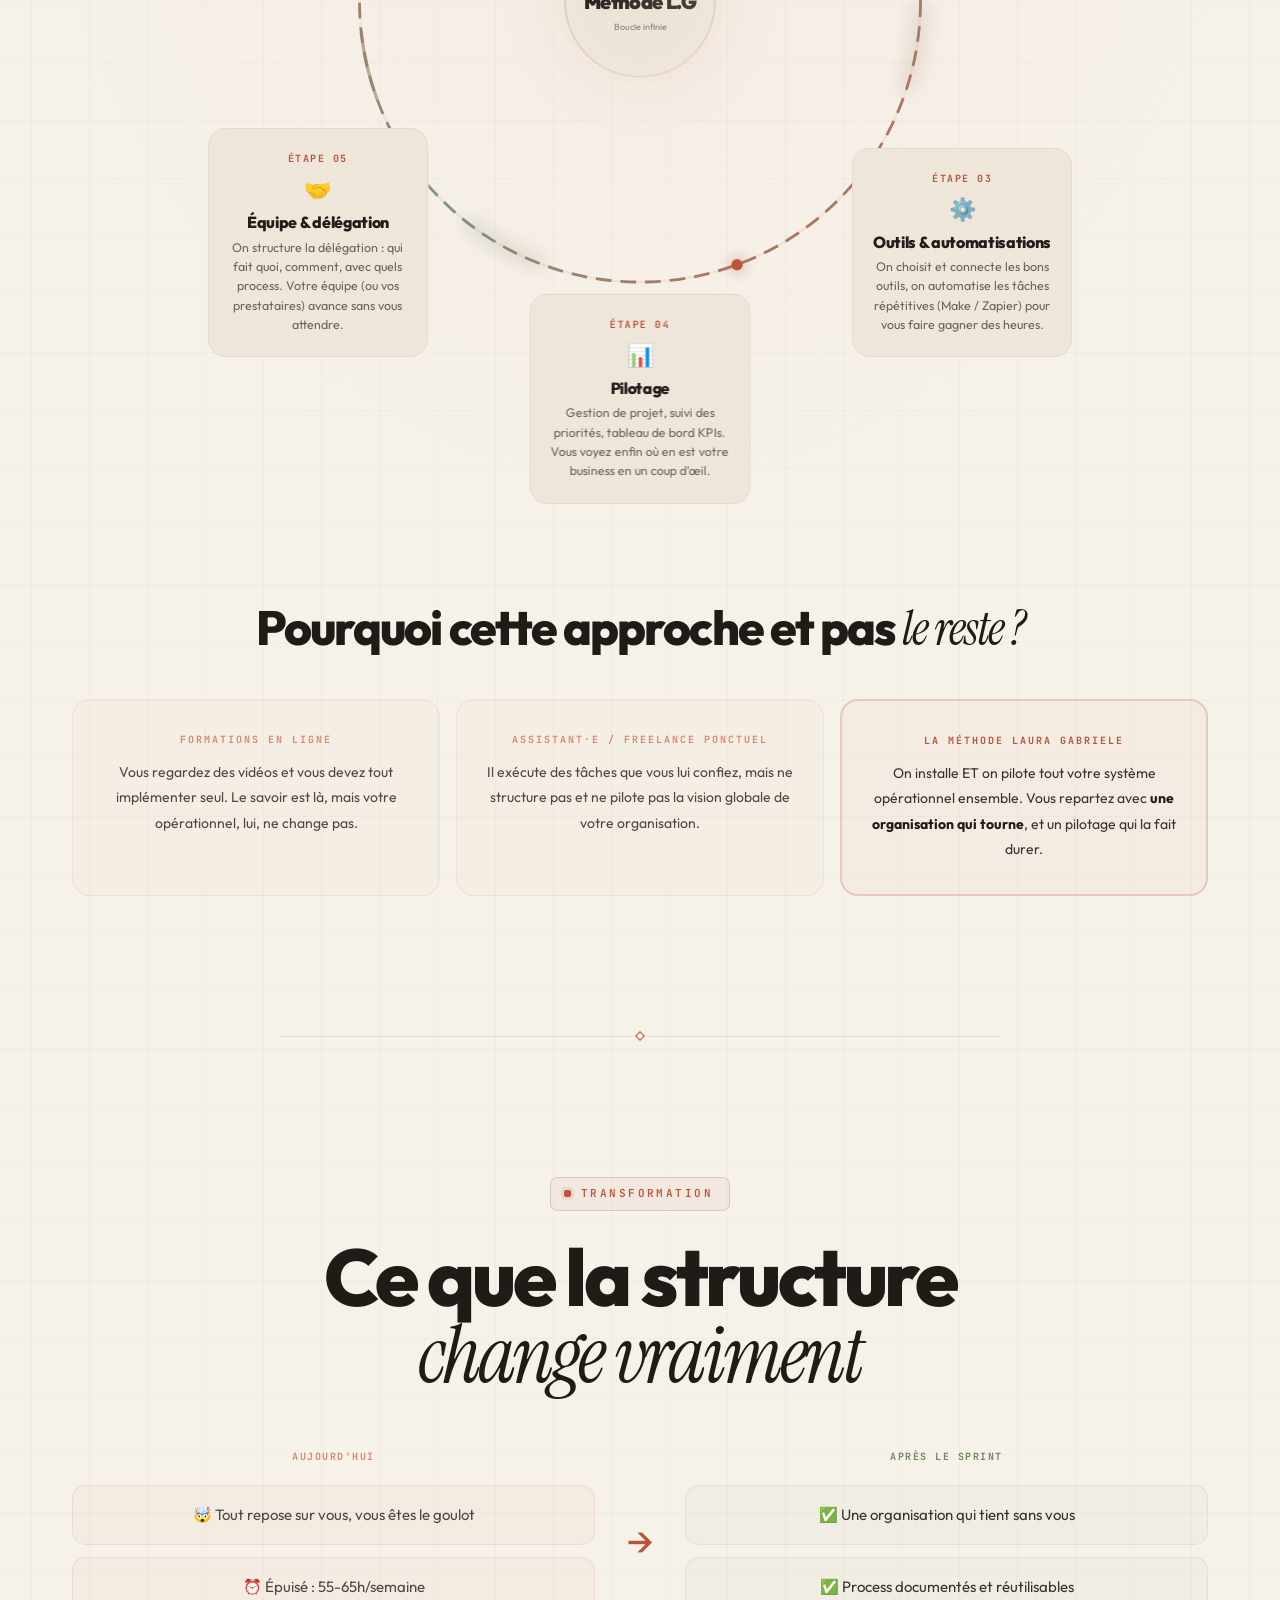
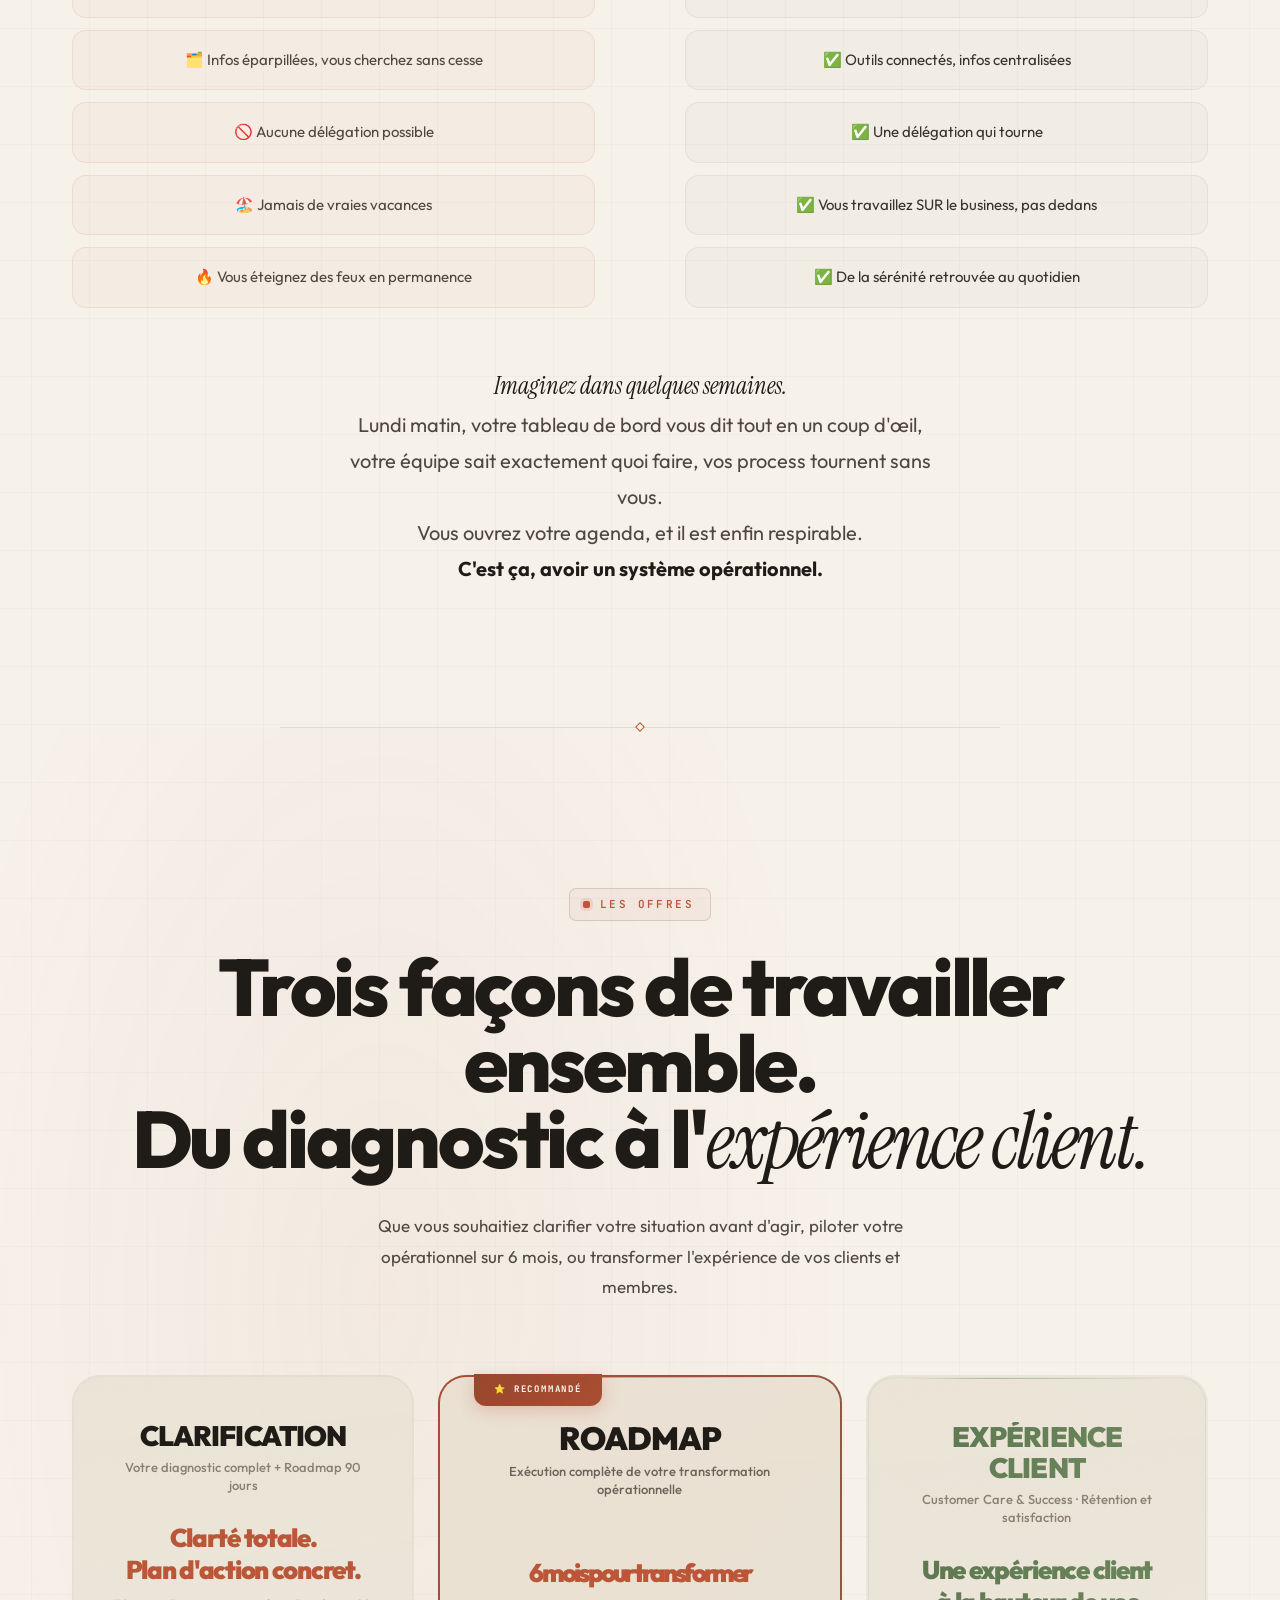
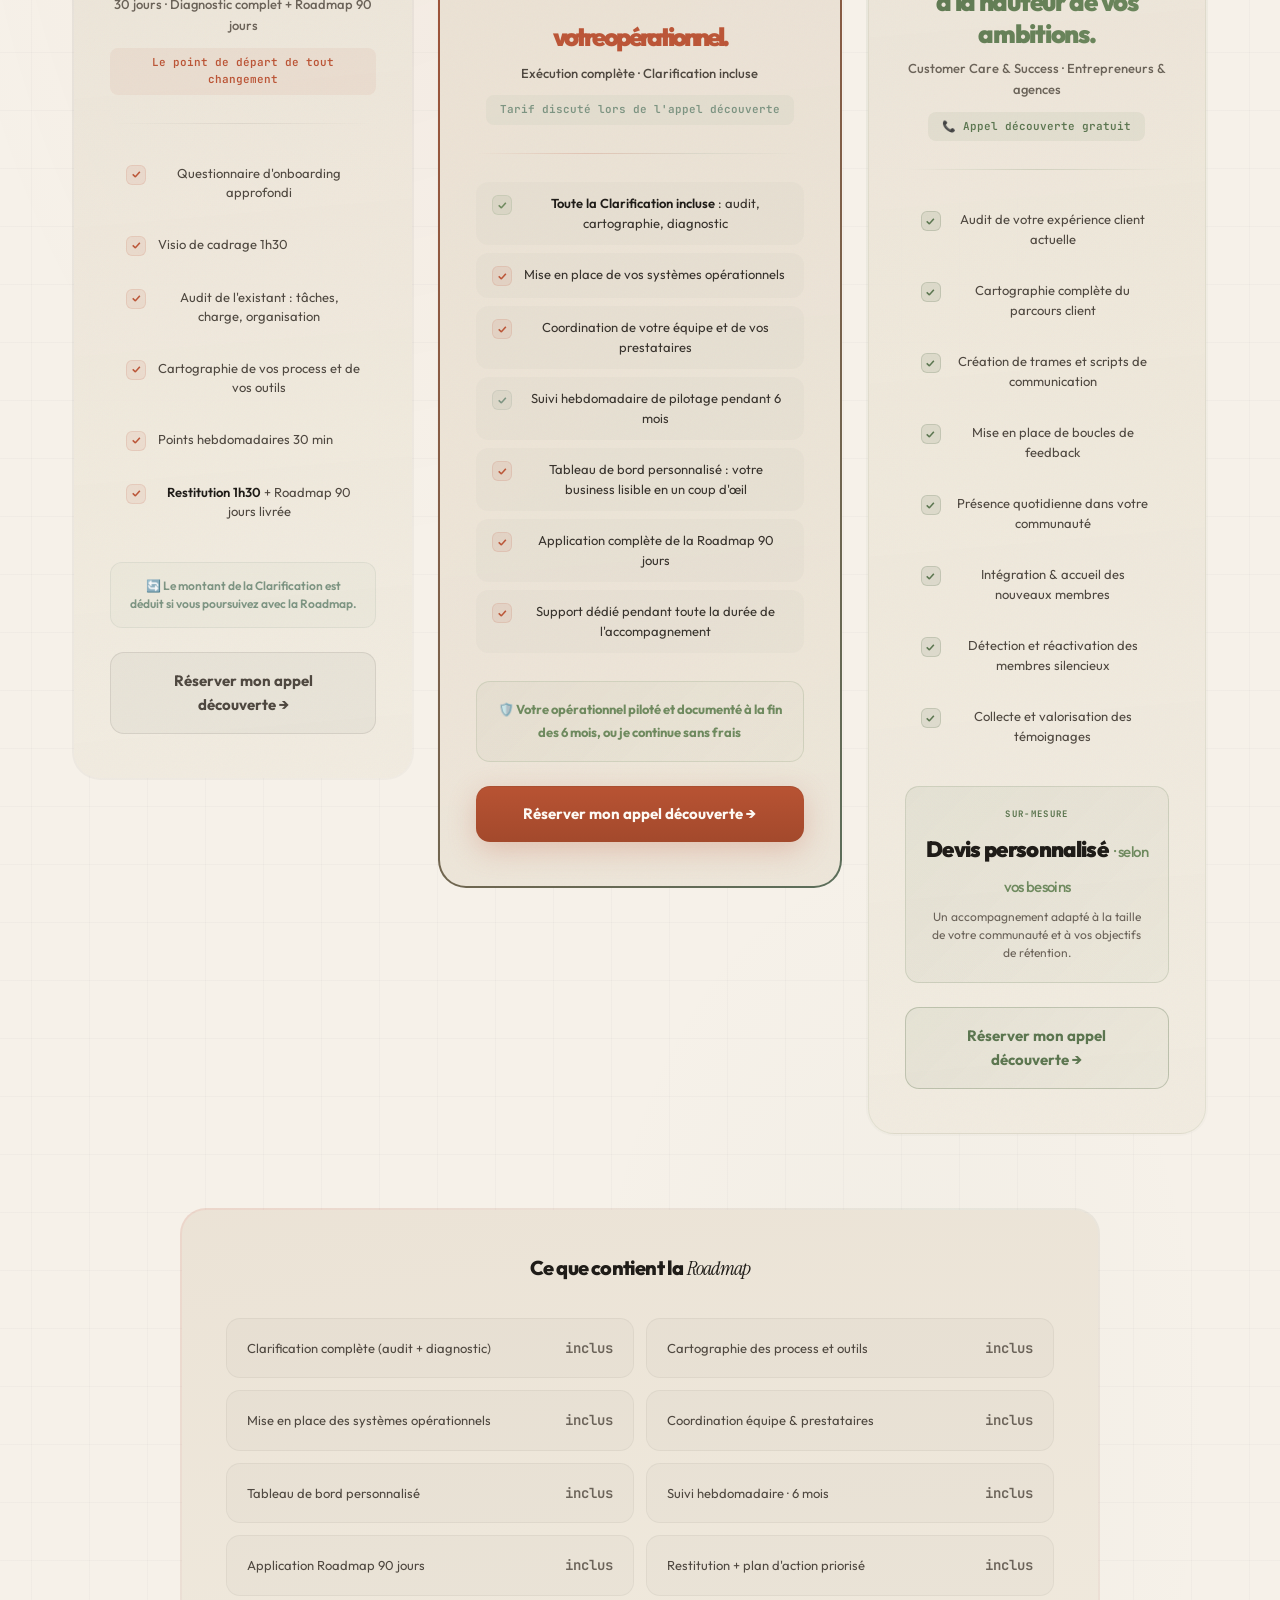
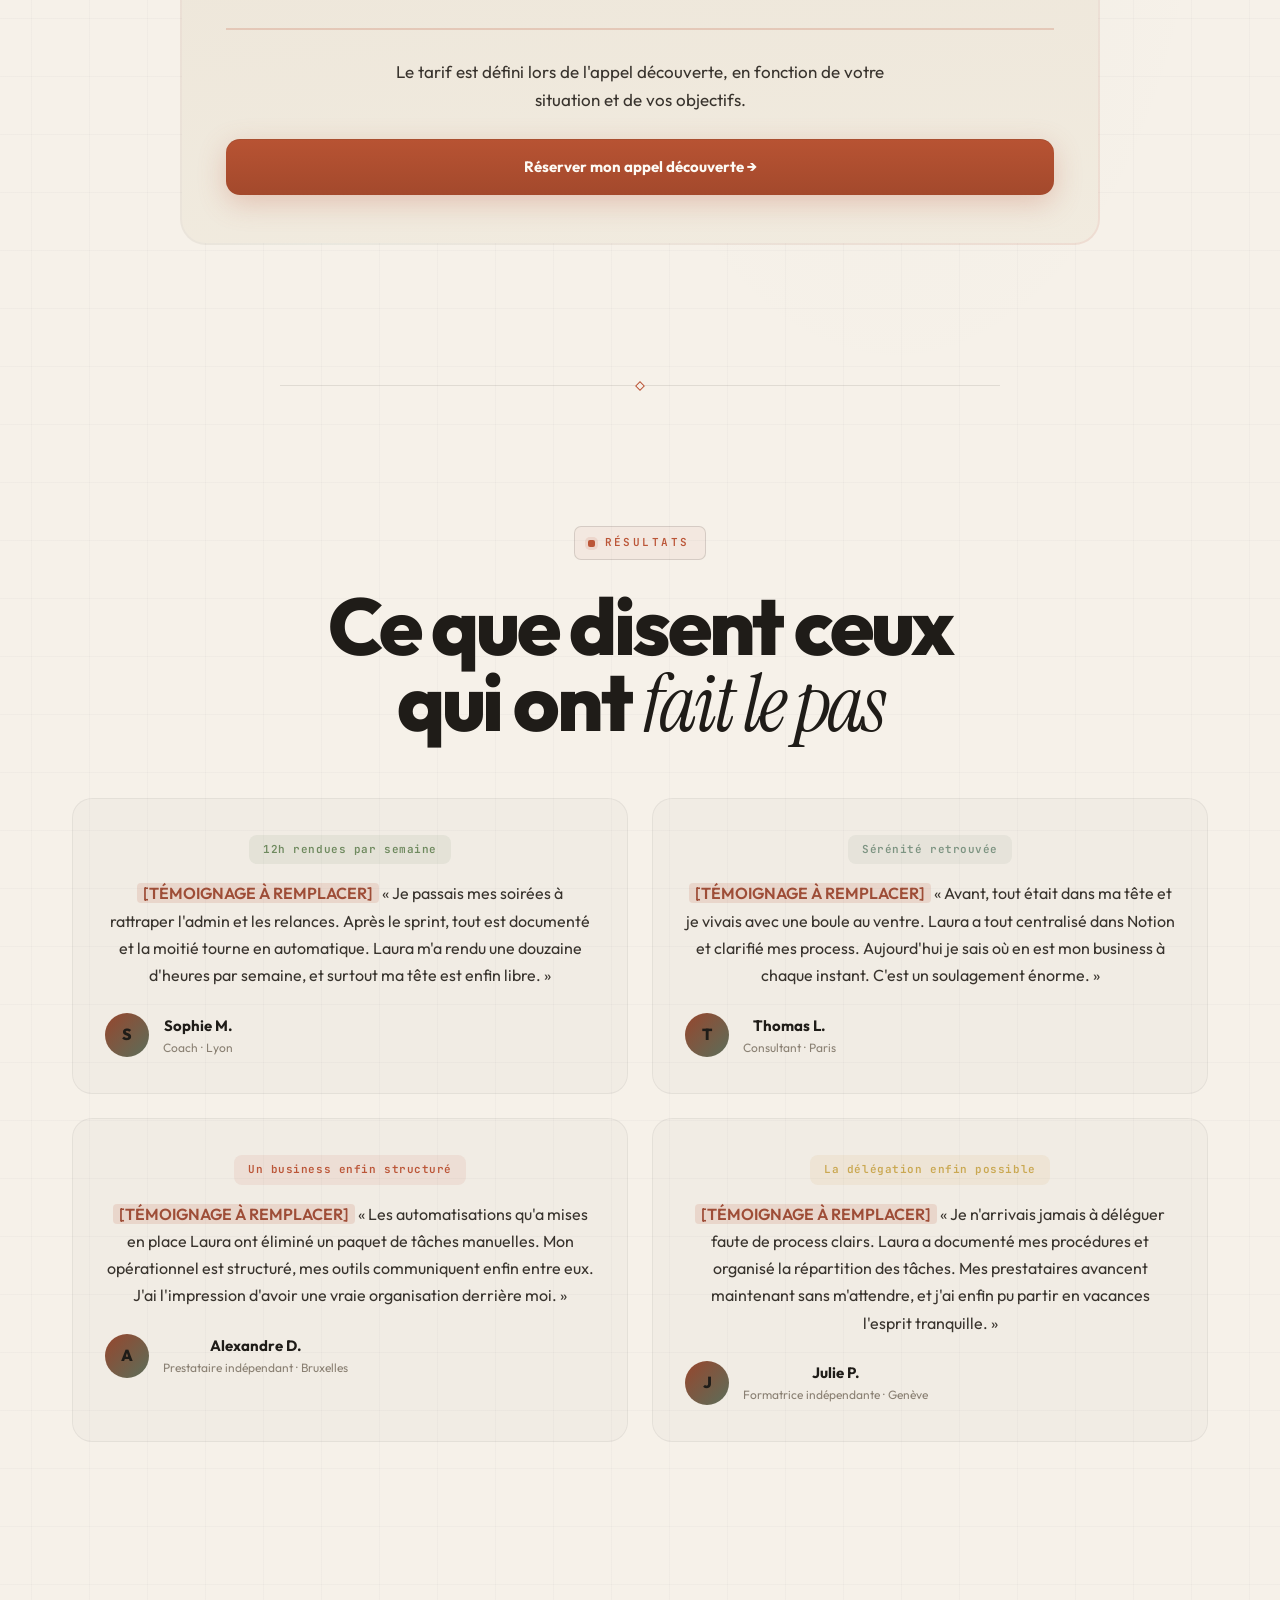
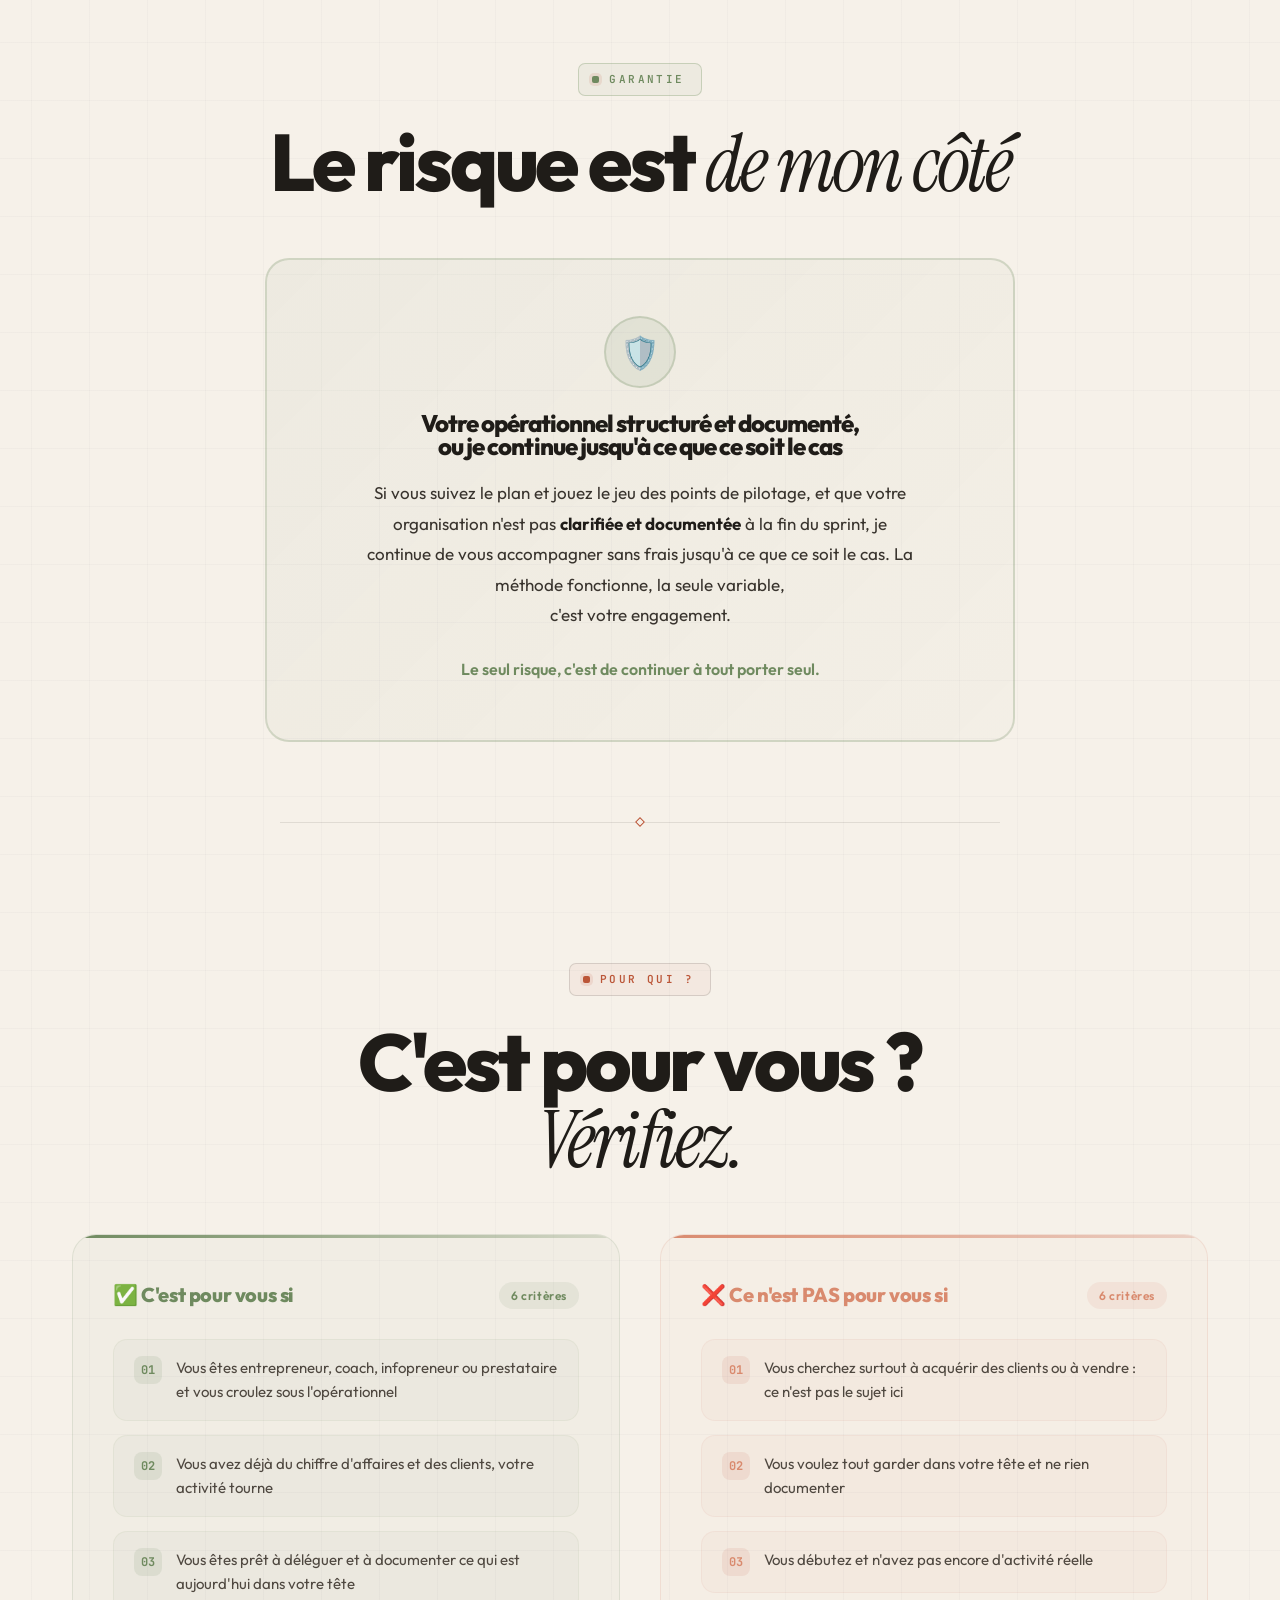
==== commit e7aea253: "feat: iceberg — ajout expérience client dans les niveaux + conclusion OBM & Customer Care" ====
--- a/index.html
+++ b/index.html
@@ -2122,7 +2122,7 @@
             <div class="ice-tier-content">
               <div class="ice-tier-left">
                 <div class="ice-tier-pct">20%</div>
-                <div class="ice-tier-name">Outils, process, automatisations</div>
+                <div class="ice-tier-name">Outils, process, automatisations, délégation</div>
               </div>
               <div class="ice-tier-tag" style="background: rgba(194,103,78,0.12); color: var(--purple-400);">porté en solo</div>
             </div>
@@ -2132,7 +2132,7 @@
             <div class="ice-tier-content">
               <div class="ice-tier-left">
                 <div class="ice-tier-pct">60%</div>
-                <div class="ice-tier-name">Tout le reste : SAV, reporting, imprévus</div>
+                <div class="ice-tier-name">Expérience client : SAV, onboarding, animation, fidélisation, imprévus</div>
               </div>
               <div class="ice-tier-tag" style="background: rgba(194,103,78,0.12); color: var(--purple-400);">porté en solo</div>
             </div>
@@ -2145,7 +2145,7 @@
       <!-- + de 90% conclusion -->
       <div class="ice-conclusion">
         <div class="ice-conclusion-num">+ de 90%</div>
-        <p>de votre énergie engloutie par l'opérationnel invisible.<br/><strong style="color: var(--white);">C'est exactement ce que je reprends.</strong></p>
+        <p>de votre énergie absorbée par l'invisible — l'opérationnel qui déborde <em>et</em> l'expérience client que vous n'avez pas le temps de soigner.<br/><strong style="color: var(--white);">C'est exactement ce que je reprends.</strong></p>
       </div>
 
     </div>
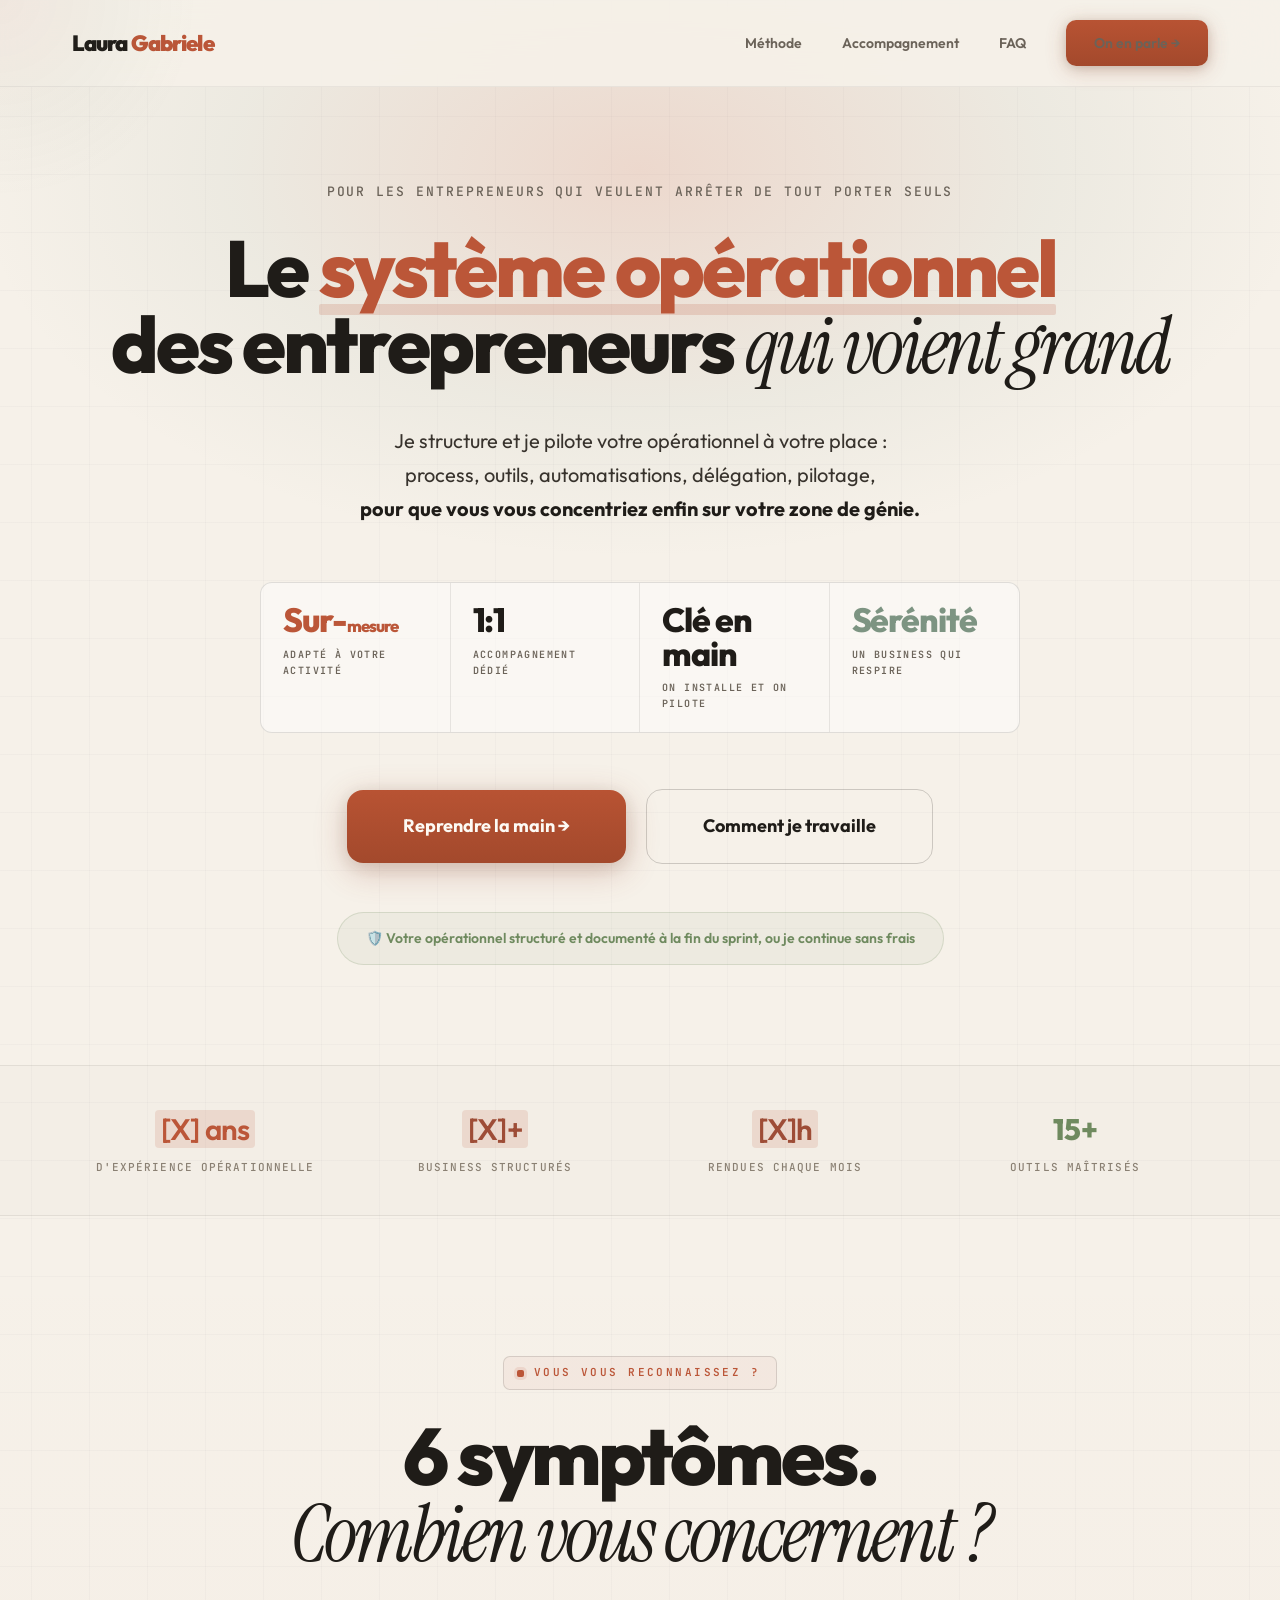
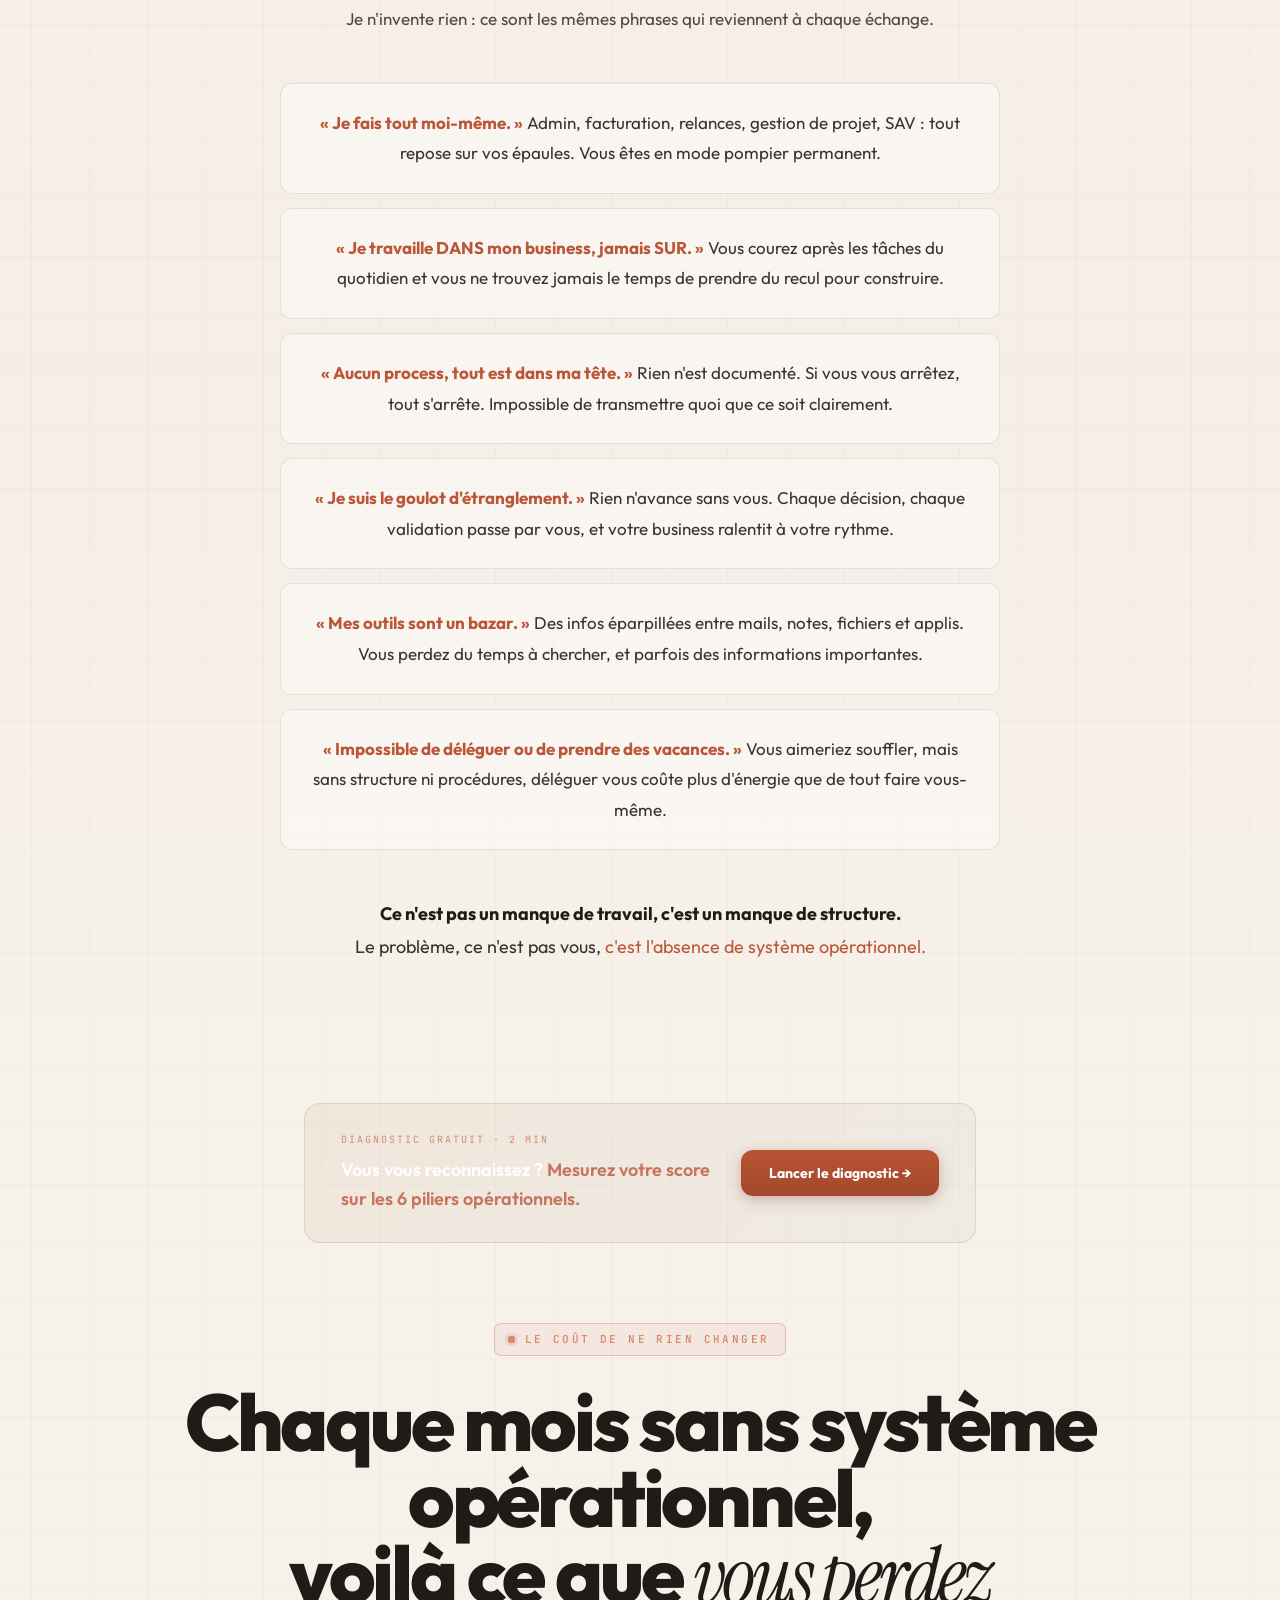
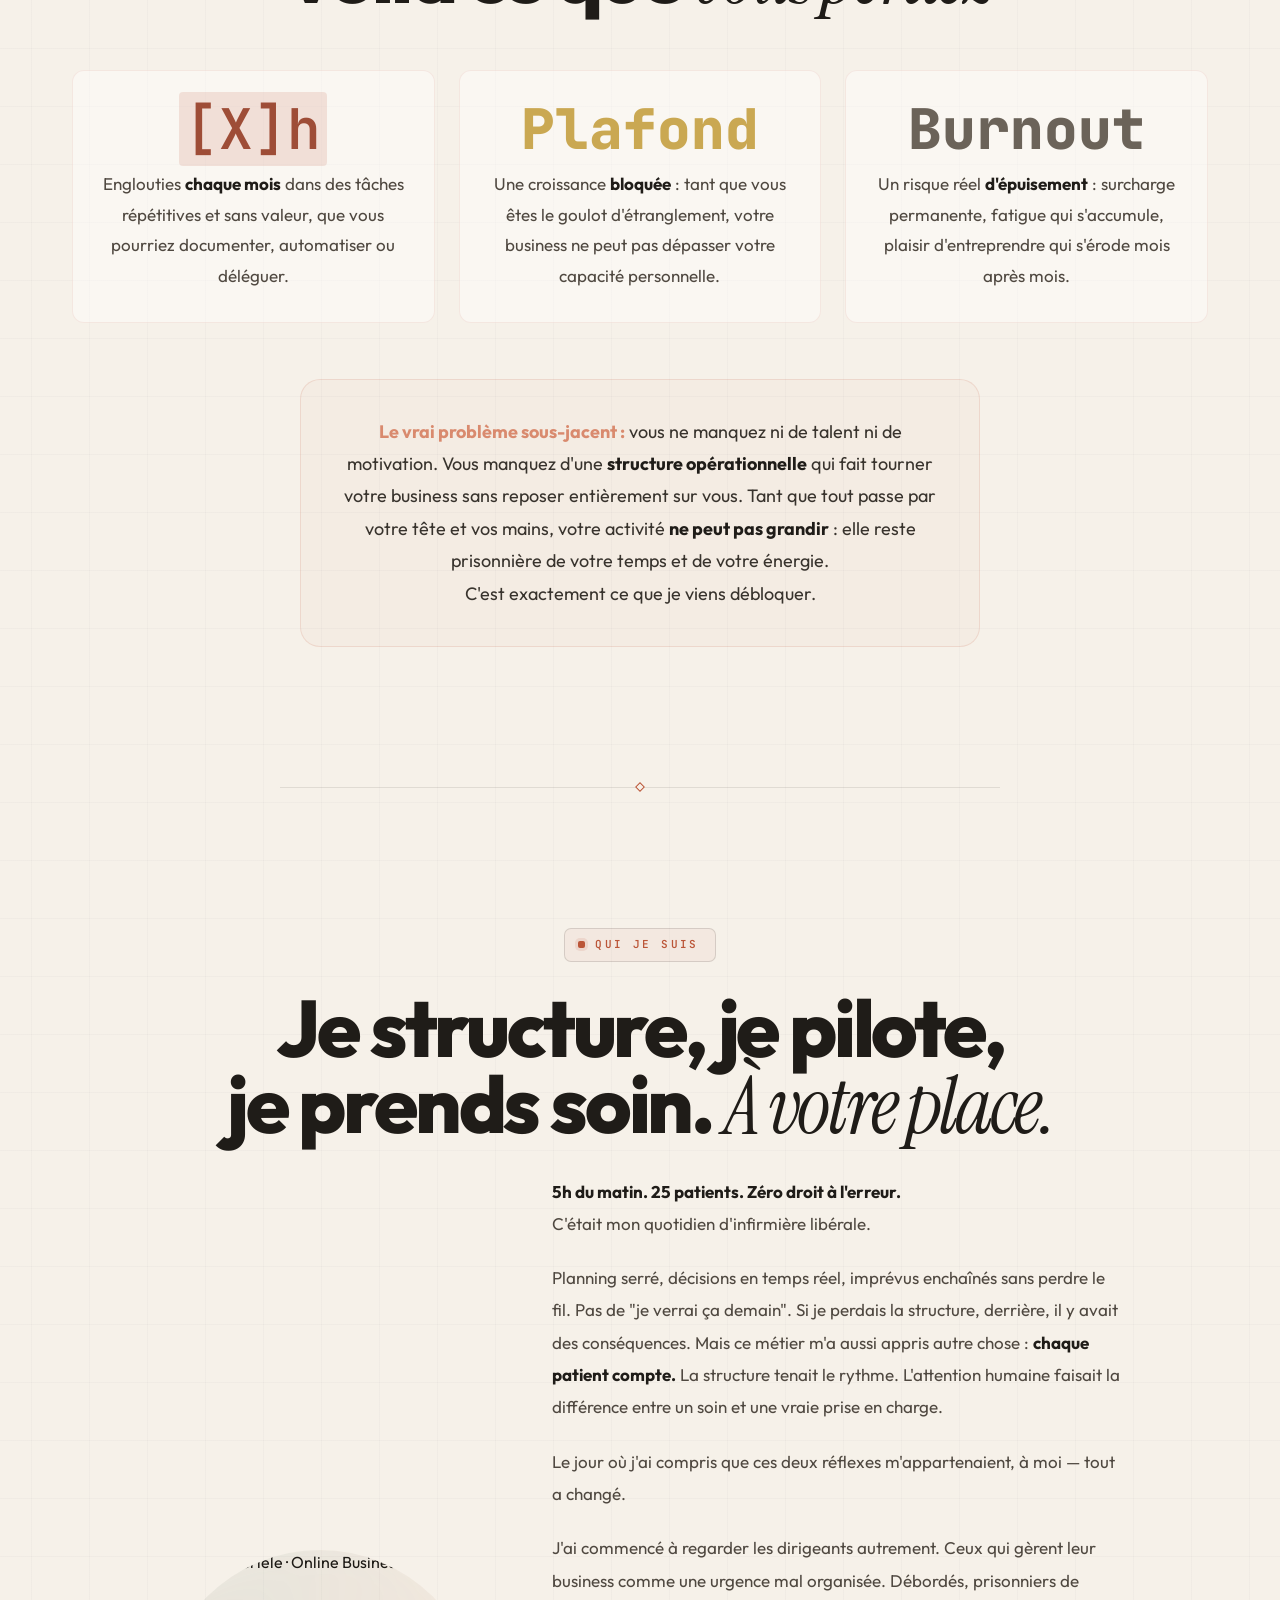
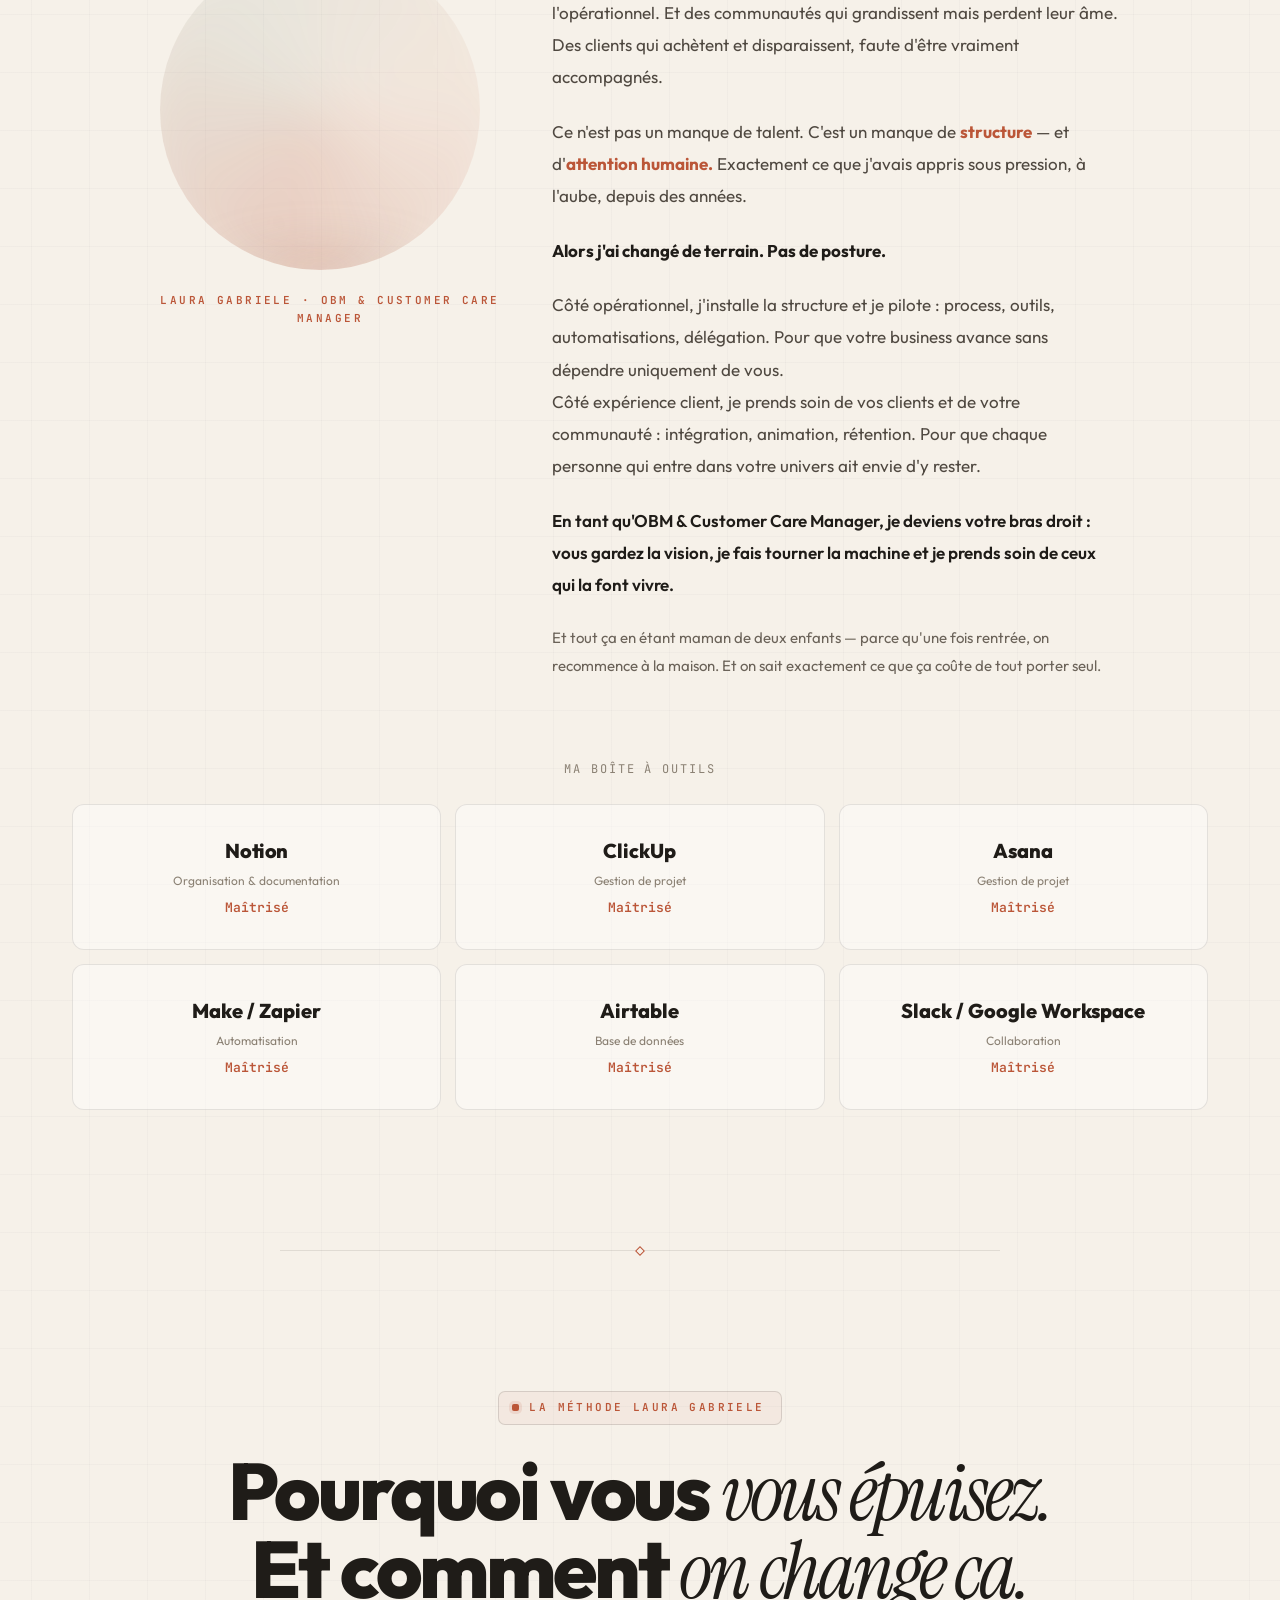
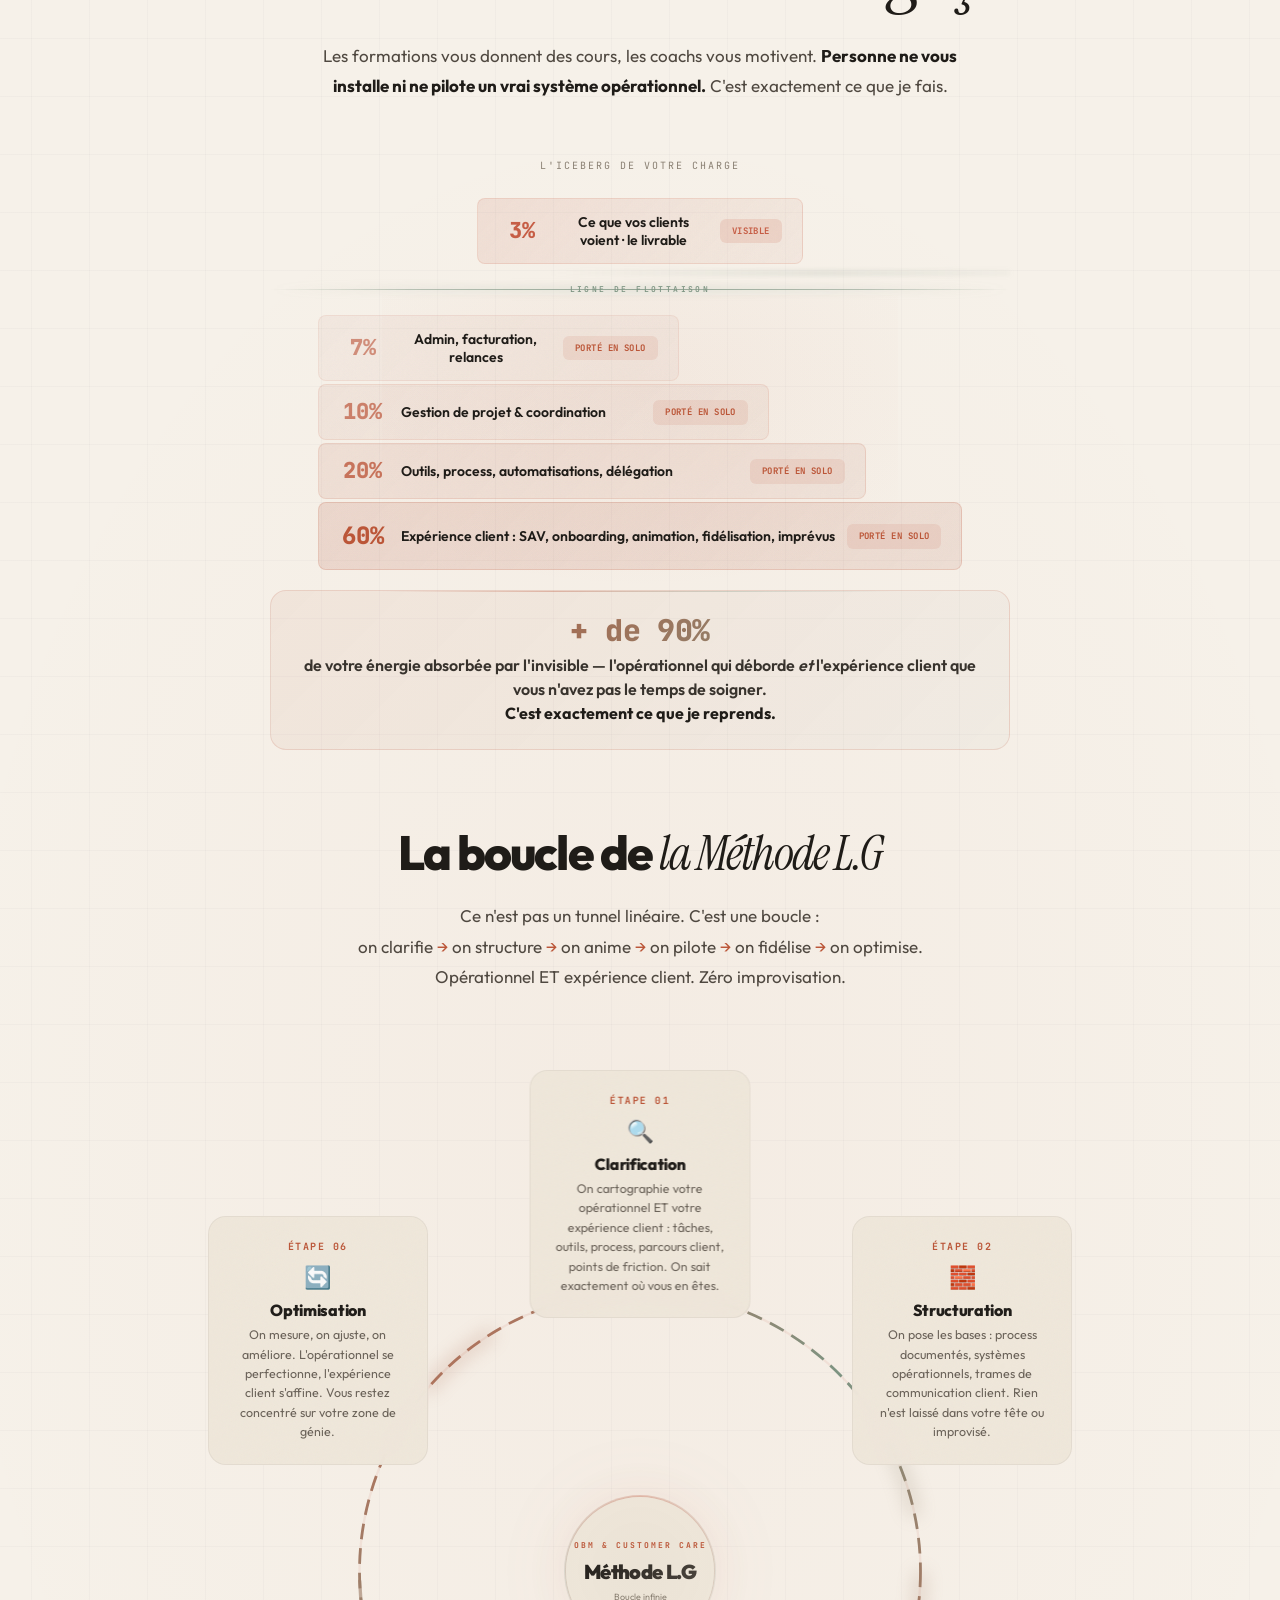
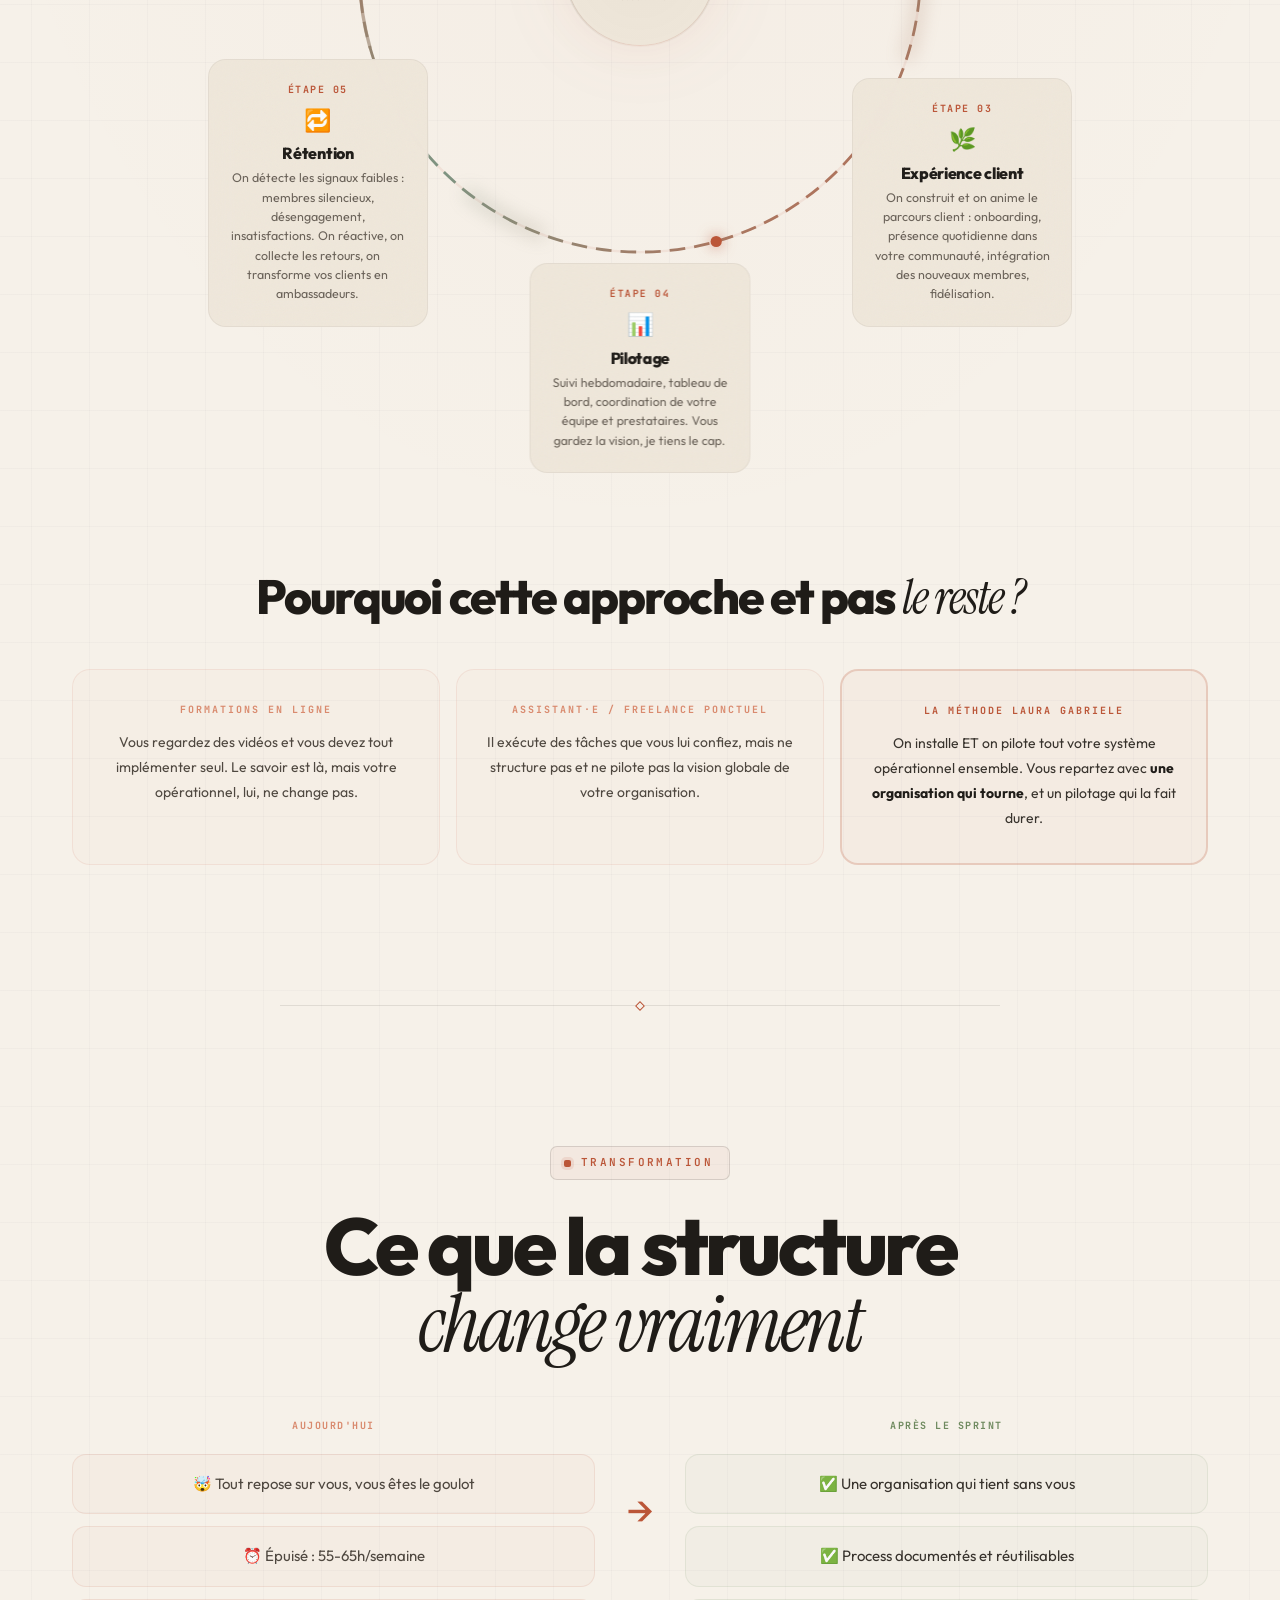
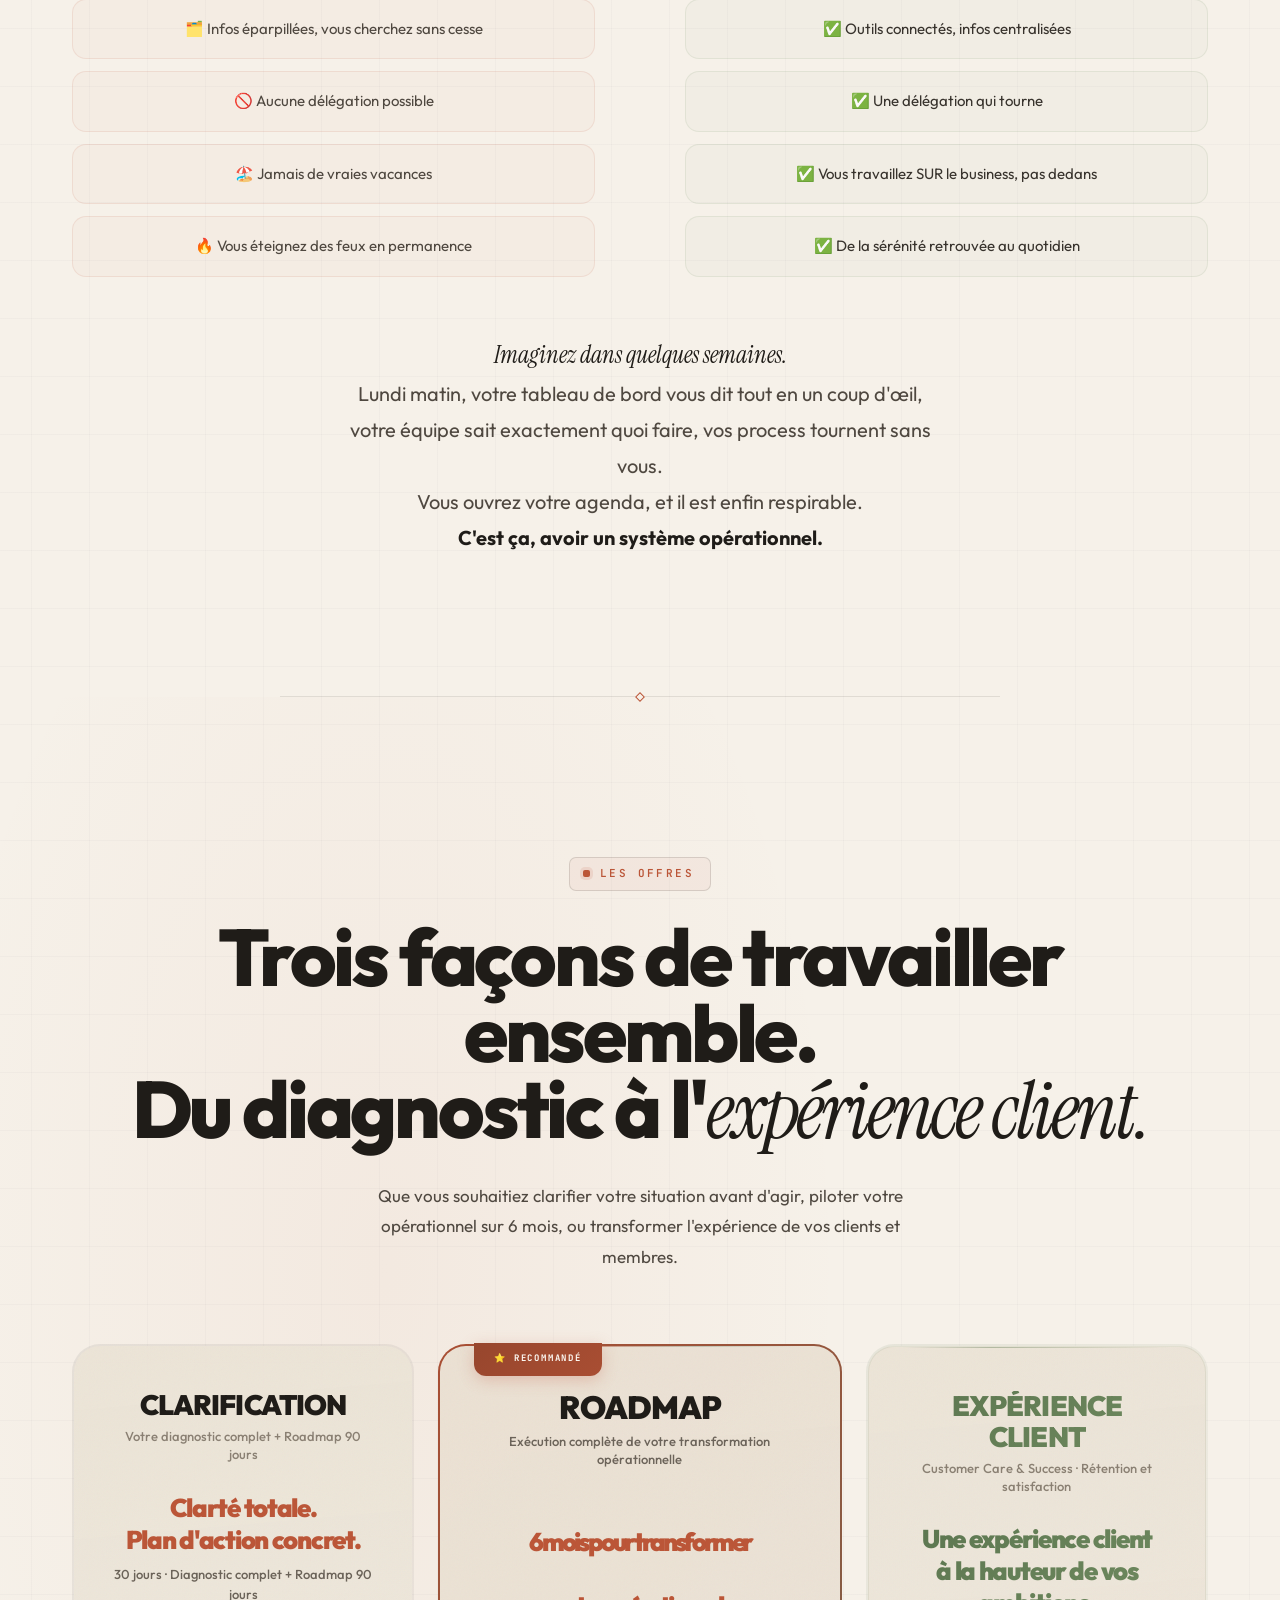
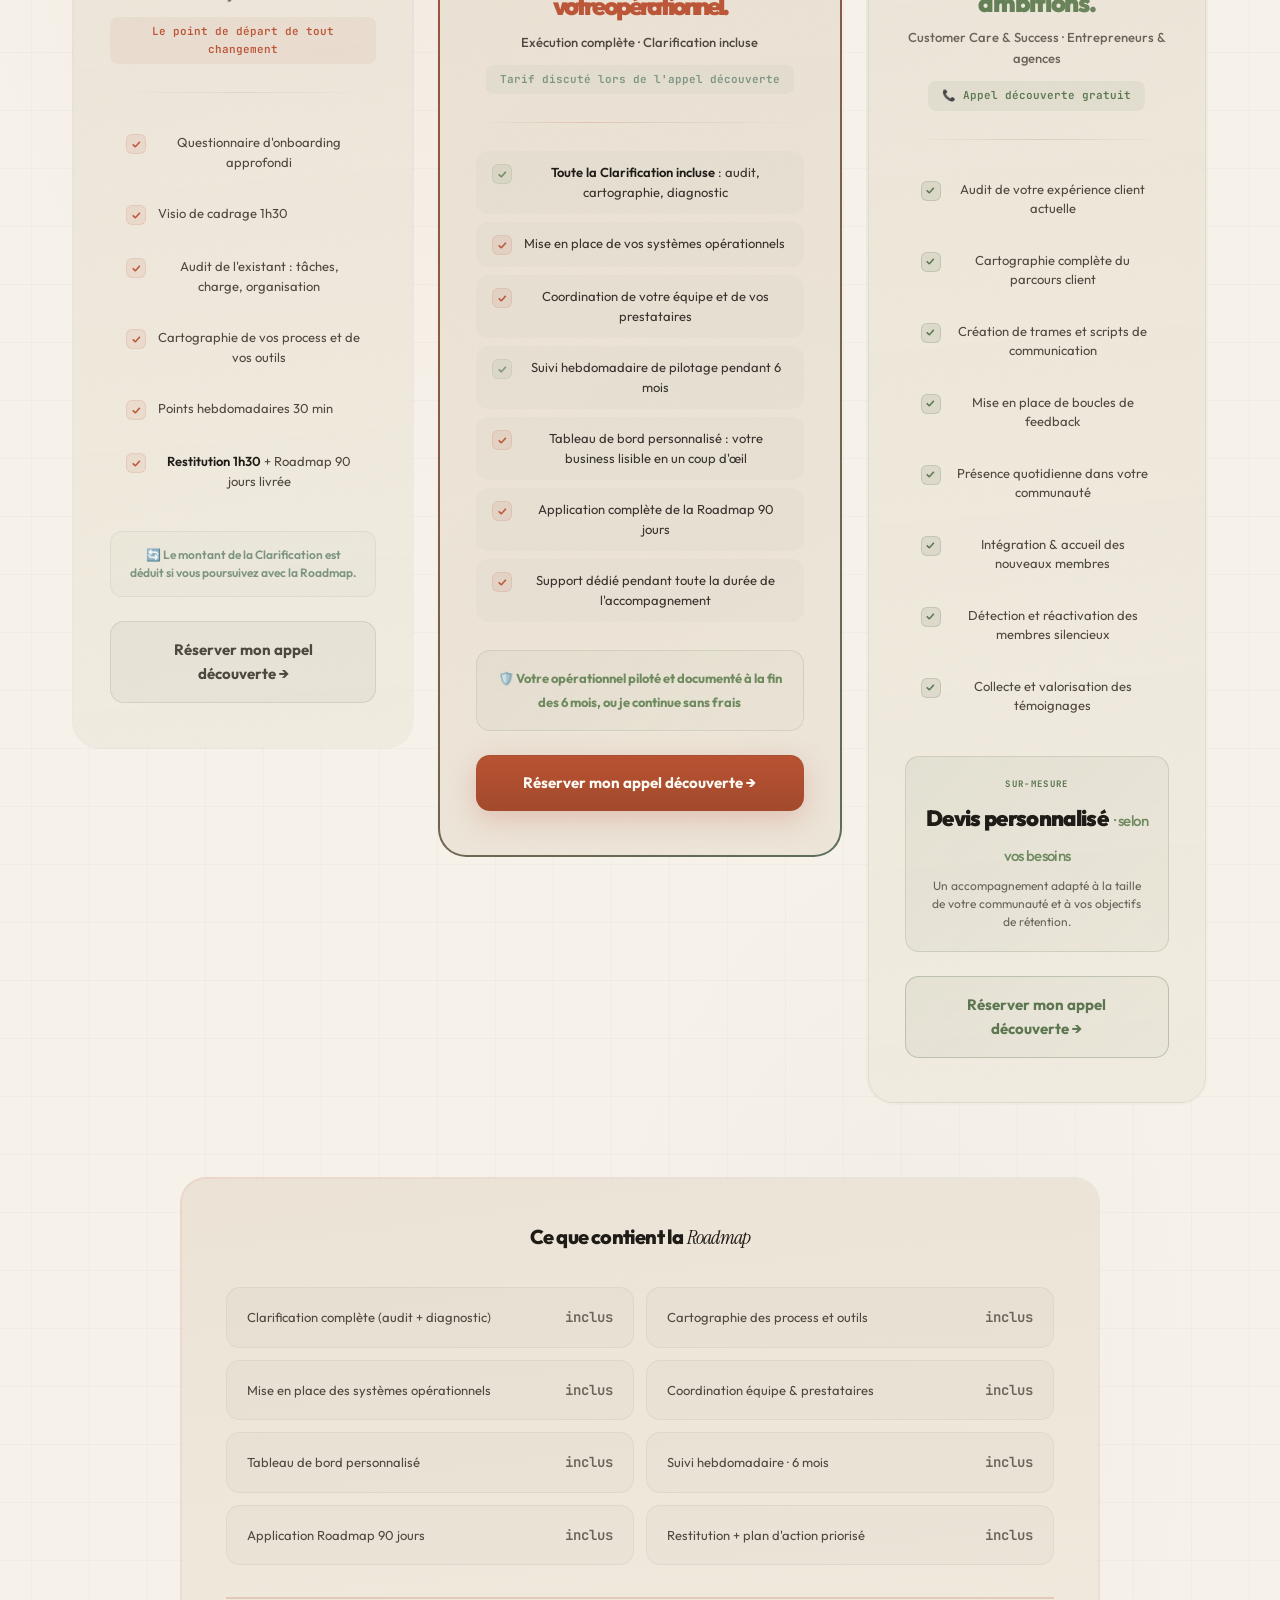
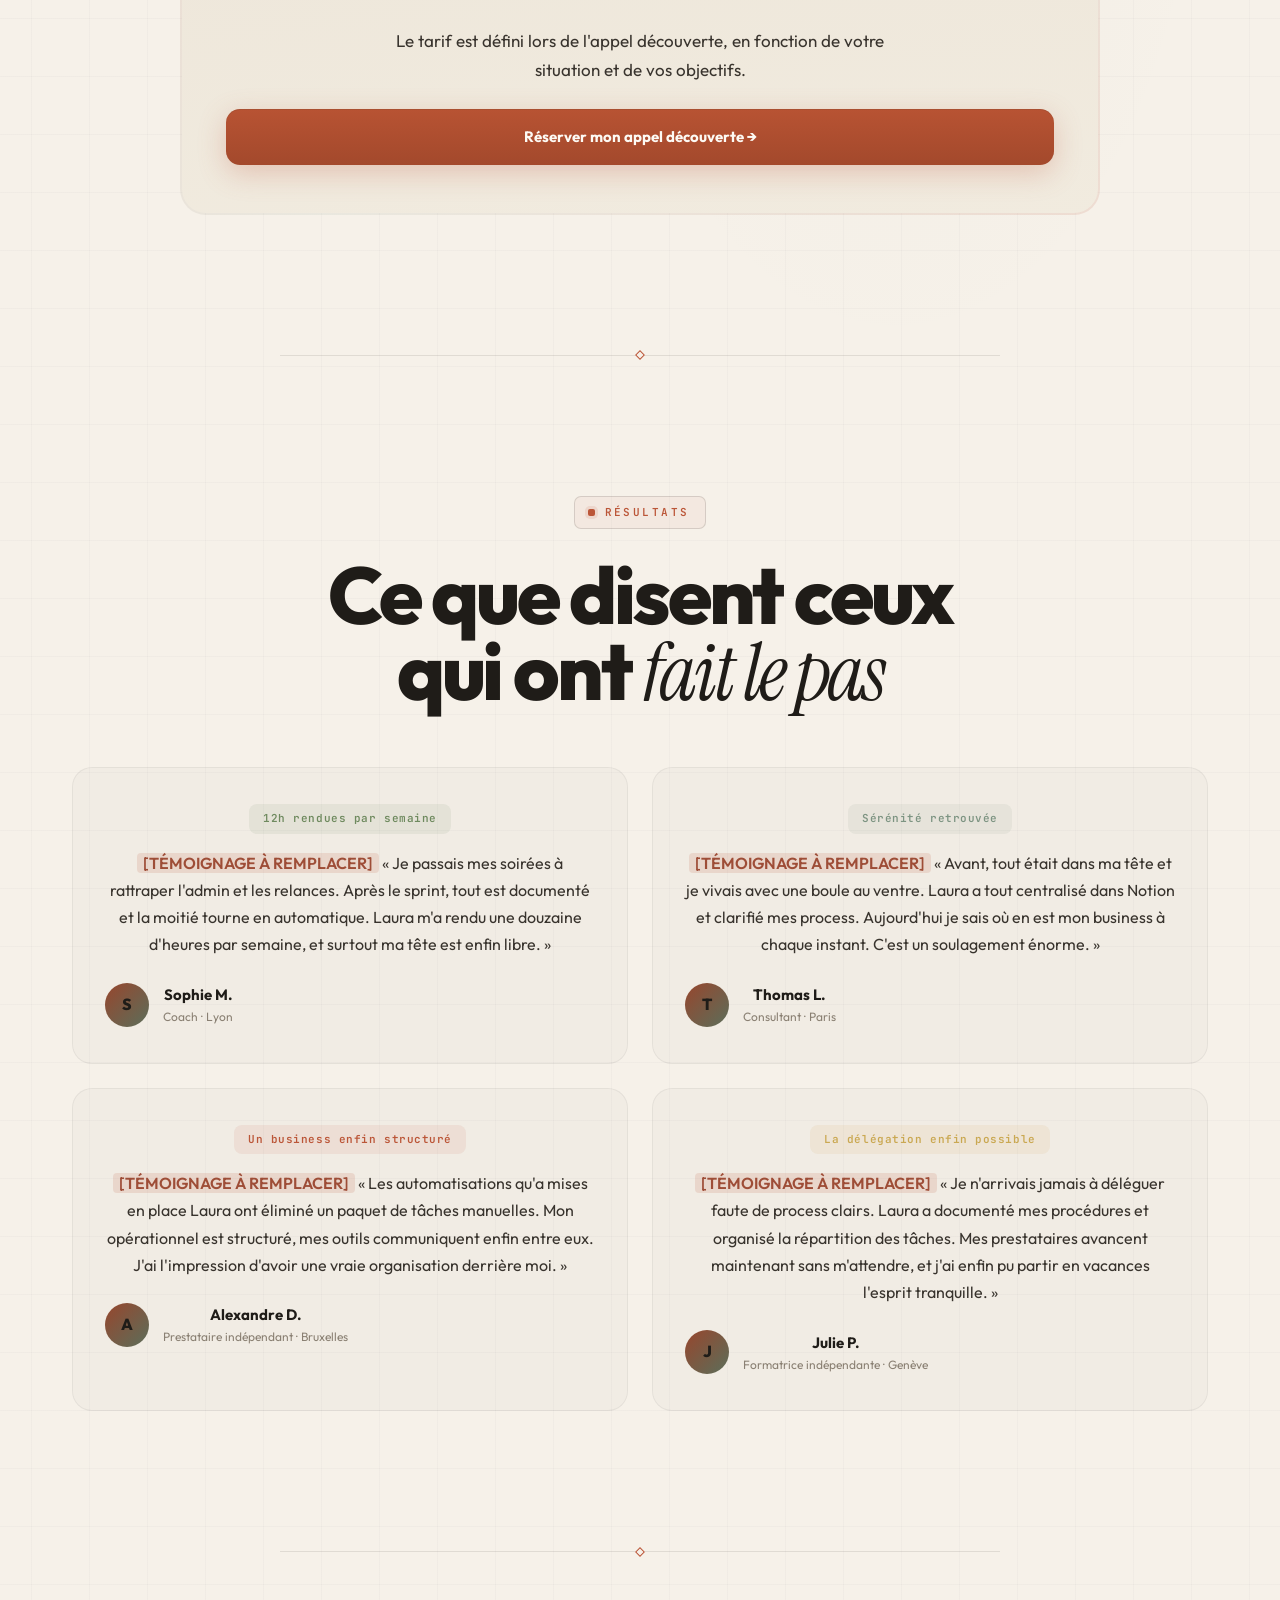
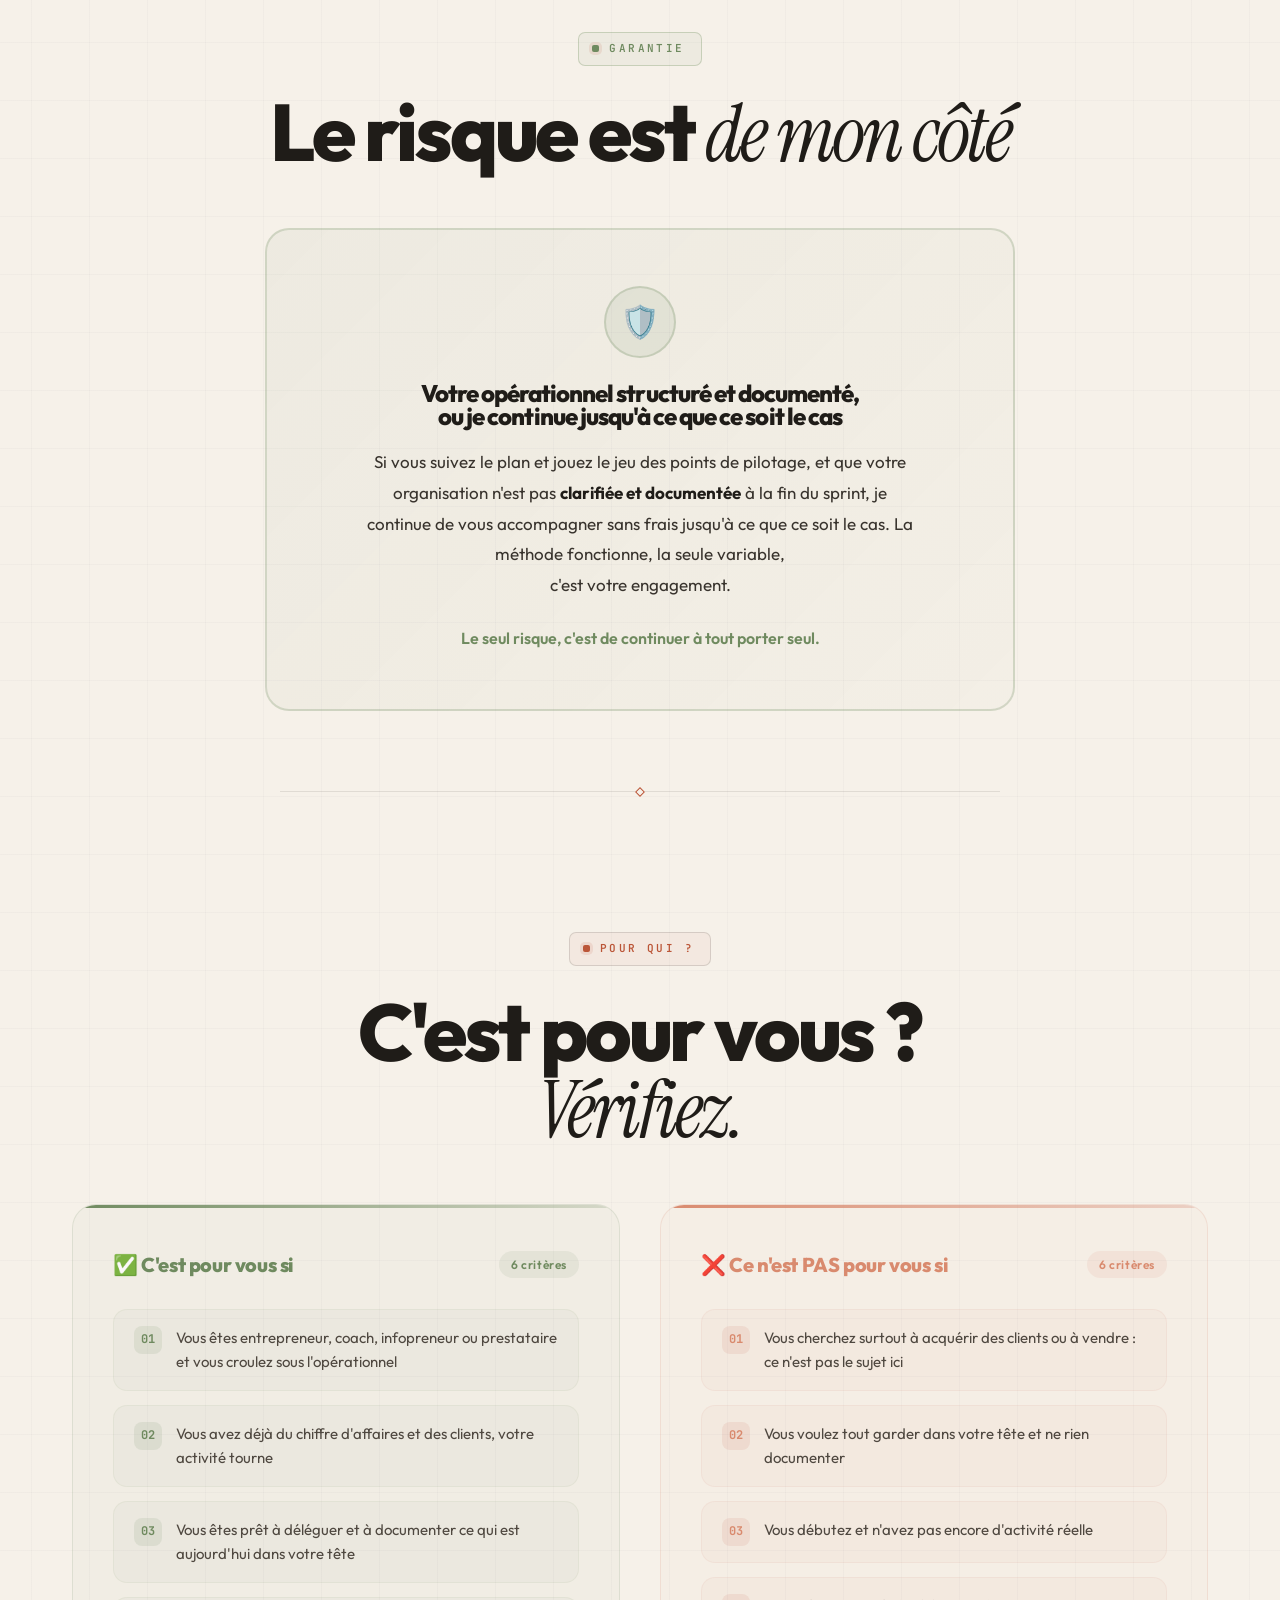
==== commit 15f77153: "feat: boucle méthode L.G — 6 étapes OBM & Customer Care intégrées" ====
--- a/index.html
+++ b/index.html
@@ -2153,7 +2153,7 @@
     <!-- CYCLE — ORBITAL SYSTEM -->
     <h3 class="fade-up" style="margin-top: 80px;">La boucle de <span class="serif">la Méthode L.G</span></h3>
     <p class="fade-up" style="max-width: 600px; margin: 0 auto 8px;">
-      Ce n'est pas un tunnel linéaire. C'est une boucle :<br/>on diagnostique <span style="color: var(--purple-400);">→</span> on structure <span style="color: var(--purple-400);">→</span> on outille <span style="color: var(--purple-400);">→</span> on pilote <span style="color: var(--purple-400);">→</span> on délègue <span style="color: var(--purple-400);">→</span> on optimise.<br/>Six étapes, zéro improvisation.
+      Ce n'est pas un tunnel linéaire. C'est une boucle :<br/>on clarifie <span style="color: var(--purple-400);">→</span> on structure <span style="color: var(--purple-400);">→</span> on anime <span style="color: var(--purple-400);">→</span> on pilote <span style="color: var(--purple-400);">→</span> on fidélise <span style="color: var(--purple-400);">→</span> on optimise.<br/>Opérationnel ET expérience client. Zéro improvisation.
     </p>
 
     <!-- DESKTOP: Orbital circle -->
@@ -2190,7 +2190,7 @@
         <!-- Center hub -->
         <div class="orbit-hub">
           <div class="orbit-hub-content">
-            <div class="orbit-hub-label">Système opérationnel</div>
+            <div class="orbit-hub-label">OBM & Customer Care</div>
             <div class="orbit-hub-name">Méthode L.G</div>
             <div class="orbit-hub-sub">Boucle infinie</div>
           </div>
@@ -2201,8 +2201,8 @@
           <div class="orbit-node-inner">
             <div class="orbit-node-num">ÉTAPE 01</div>
             <div class="orbit-node-icon">🔍</div>
-            <div class="orbit-node-title">Diagnostic</div>
-            <div class="orbit-node-desc">Audit complet de votre opérationnel : tâches, outils, process, points de friction. On cartographie tout ce que vous portez.</div>
+            <div class="orbit-node-title">Clarification</div>
+            <div class="orbit-node-desc">On cartographie votre opérationnel ET votre expérience client : tâches, outils, process, parcours client, points de friction. On sait exactement où vous en êtes.</div>
           </div>
         </div>
 
@@ -2211,16 +2211,16 @@
             <div class="orbit-node-num">ÉTAPE 02</div>
             <div class="orbit-node-icon">🧱</div>
             <div class="orbit-node-title">Structuration</div>
-            <div class="orbit-node-desc">On conçoit vos systèmes et process : procédures documentées (SOP), organisation Notion, flux de travail clairs.</div>
+            <div class="orbit-node-desc">On pose les bases : process documentés, systèmes opérationnels, trames de communication client. Rien n'est laissé dans votre tête ou improvisé.</div>
           </div>
         </div>
 
         <div class="orbit-node">
           <div class="orbit-node-inner">
             <div class="orbit-node-num">ÉTAPE 03</div>
-            <div class="orbit-node-icon">⚙️</div>
-            <div class="orbit-node-title">Outils & automatisations</div>
-            <div class="orbit-node-desc">On choisit et connecte les bons outils, on automatise les tâches répétitives (Make / Zapier) pour vous faire gagner des heures.</div>
+            <div class="orbit-node-icon">🌿</div>
+            <div class="orbit-node-title">Expérience client</div>
+            <div class="orbit-node-desc">On construit et on anime le parcours client : onboarding, présence quotidienne dans votre communauté, intégration des nouveaux membres, fidélisation.</div>
           </div>
         </div>
 
@@ -2229,16 +2229,16 @@
             <div class="orbit-node-num">ÉTAPE 04</div>
             <div class="orbit-node-icon">📊</div>
             <div class="orbit-node-title">Pilotage</div>
-            <div class="orbit-node-desc">Gestion de projet, suivi des priorités, tableau de bord KPIs. Vous voyez enfin où en est votre business en un coup d'œil.</div>
+            <div class="orbit-node-desc">Suivi hebdomadaire, tableau de bord, coordination de votre équipe et prestataires. Vous gardez la vision, je tiens le cap.</div>
           </div>
         </div>
 
         <div class="orbit-node">
           <div class="orbit-node-inner">
             <div class="orbit-node-num">ÉTAPE 05</div>
-            <div class="orbit-node-icon">🤝</div>
-            <div class="orbit-node-title">Équipe & délégation</div>
-            <div class="orbit-node-desc">On structure la délégation : qui fait quoi, comment, avec quels process. Votre équipe (ou vos prestataires) avance sans vous attendre.</div>
+            <div class="orbit-node-icon">🔁</div>
+            <div class="orbit-node-title">Rétention</div>
+            <div class="orbit-node-desc">On détecte les signaux faibles : membres silencieux, désengagement, insatisfactions. On réactive, on collecte les retours, on transforme vos clients en ambassadeurs.</div>
           </div>
         </div>
 
@@ -2246,8 +2246,8 @@
           <div class="orbit-node-inner">
             <div class="orbit-node-num">ÉTAPE 06</div>
             <div class="orbit-node-icon">🔄</div>
-            <div class="orbit-node-title">Optimisation continue</div>
-            <div class="orbit-node-desc">On mesure, on ajuste, on améliore. La machine tourne et se perfectionne, vous restez concentré sur votre zone de génie.</div>
+            <div class="orbit-node-title">Optimisation</div>
+            <div class="orbit-node-desc">On mesure, on ajuste, on améliore. L'opérationnel se perfectionne, l'expérience client s'affine. Vous restez concentré sur votre zone de génie.</div>
           </div>
         </div>
 
@@ -2258,33 +2258,33 @@
     <div class="orbit-mobile">
       <div class="orbit-m-step">
         <div class="orbit-m-num">ÉTAPE 01</div>
-        <div class="orbit-m-title">🔍 Diagnostic</div>
-        <div class="orbit-m-desc">Audit complet de votre opérationnel : tâches, outils, process, points de friction. On cartographie tout ce que vous portez.</div>
+        <div class="orbit-m-title">🔍 Clarification</div>
+        <div class="orbit-m-desc">On cartographie votre opérationnel ET votre expérience client : tâches, outils, process, parcours client, points de friction. On sait exactement où vous en êtes.</div>
       </div>
       <div class="orbit-m-step">
         <div class="orbit-m-num">ÉTAPE 02</div>
         <div class="orbit-m-title">🧱 Structuration</div>
-        <div class="orbit-m-desc">On conçoit vos systèmes et process : procédures documentées (SOP), organisation Notion, flux de travail clairs.</div>
+        <div class="orbit-m-desc">On pose les bases : process documentés, systèmes opérationnels, trames de communication client. Rien n'est laissé dans votre tête ou improvisé.</div>
       </div>
       <div class="orbit-m-step">
         <div class="orbit-m-num">ÉTAPE 03</div>
-        <div class="orbit-m-title">⚙️ Outils & automatisations</div>
-        <div class="orbit-m-desc">On choisit et connecte les bons outils, on automatise les tâches répétitives (Make / Zapier) pour vous faire gagner des heures.</div>
+        <div class="orbit-m-title">🌿 Expérience client</div>
+        <div class="orbit-m-desc">On construit et on anime le parcours client : onboarding, présence quotidienne dans votre communauté, intégration des nouveaux membres, fidélisation.</div>
       </div>
       <div class="orbit-m-step">
         <div class="orbit-m-num">ÉTAPE 04</div>
         <div class="orbit-m-title">📊 Pilotage</div>
-        <div class="orbit-m-desc">Gestion de projet, suivi des priorités, tableau de bord KPIs. Vous voyez enfin où en est votre business en un coup d'œil.</div>
+        <div class="orbit-m-desc">Suivi hebdomadaire, tableau de bord, coordination de votre équipe et prestataires. Vous gardez la vision, je tiens le cap.</div>
       </div>
       <div class="orbit-m-step">
         <div class="orbit-m-num">ÉTAPE 05</div>
-        <div class="orbit-m-title">🤝 Équipe & délégation</div>
-        <div class="orbit-m-desc">On structure la délégation : qui fait quoi, comment, avec quels process. Votre équipe (ou vos prestataires) avance sans vous attendre.</div>
+        <div class="orbit-m-title">🔁 Rétention</div>
+        <div class="orbit-m-desc">On détecte les signaux faibles : membres silencieux, désengagement, insatisfactions. On réactive, on collecte les retours, on transforme vos clients en ambassadeurs.</div>
       </div>
       <div class="orbit-m-step">
         <div class="orbit-m-num">ÉTAPE 06</div>
-        <div class="orbit-m-title">🔄 Optimisation continue</div>
-        <div class="orbit-m-desc">On mesure, on ajuste, on améliore. La machine tourne et se perfectionne, vous restez concentré sur votre zone de génie.</div>
+        <div class="orbit-m-title">🔄 Optimisation</div>
+        <div class="orbit-m-desc">On mesure, on ajuste, on améliore. L'opérationnel se perfectionne, l'expérience client s'affine. Vous restez concentré sur votre zone de génie.</div>
       </div>
       <div class="orbit-loop-back">↻ La boucle se referme · Étape 06 alimente Étape 01</div>
     </div>
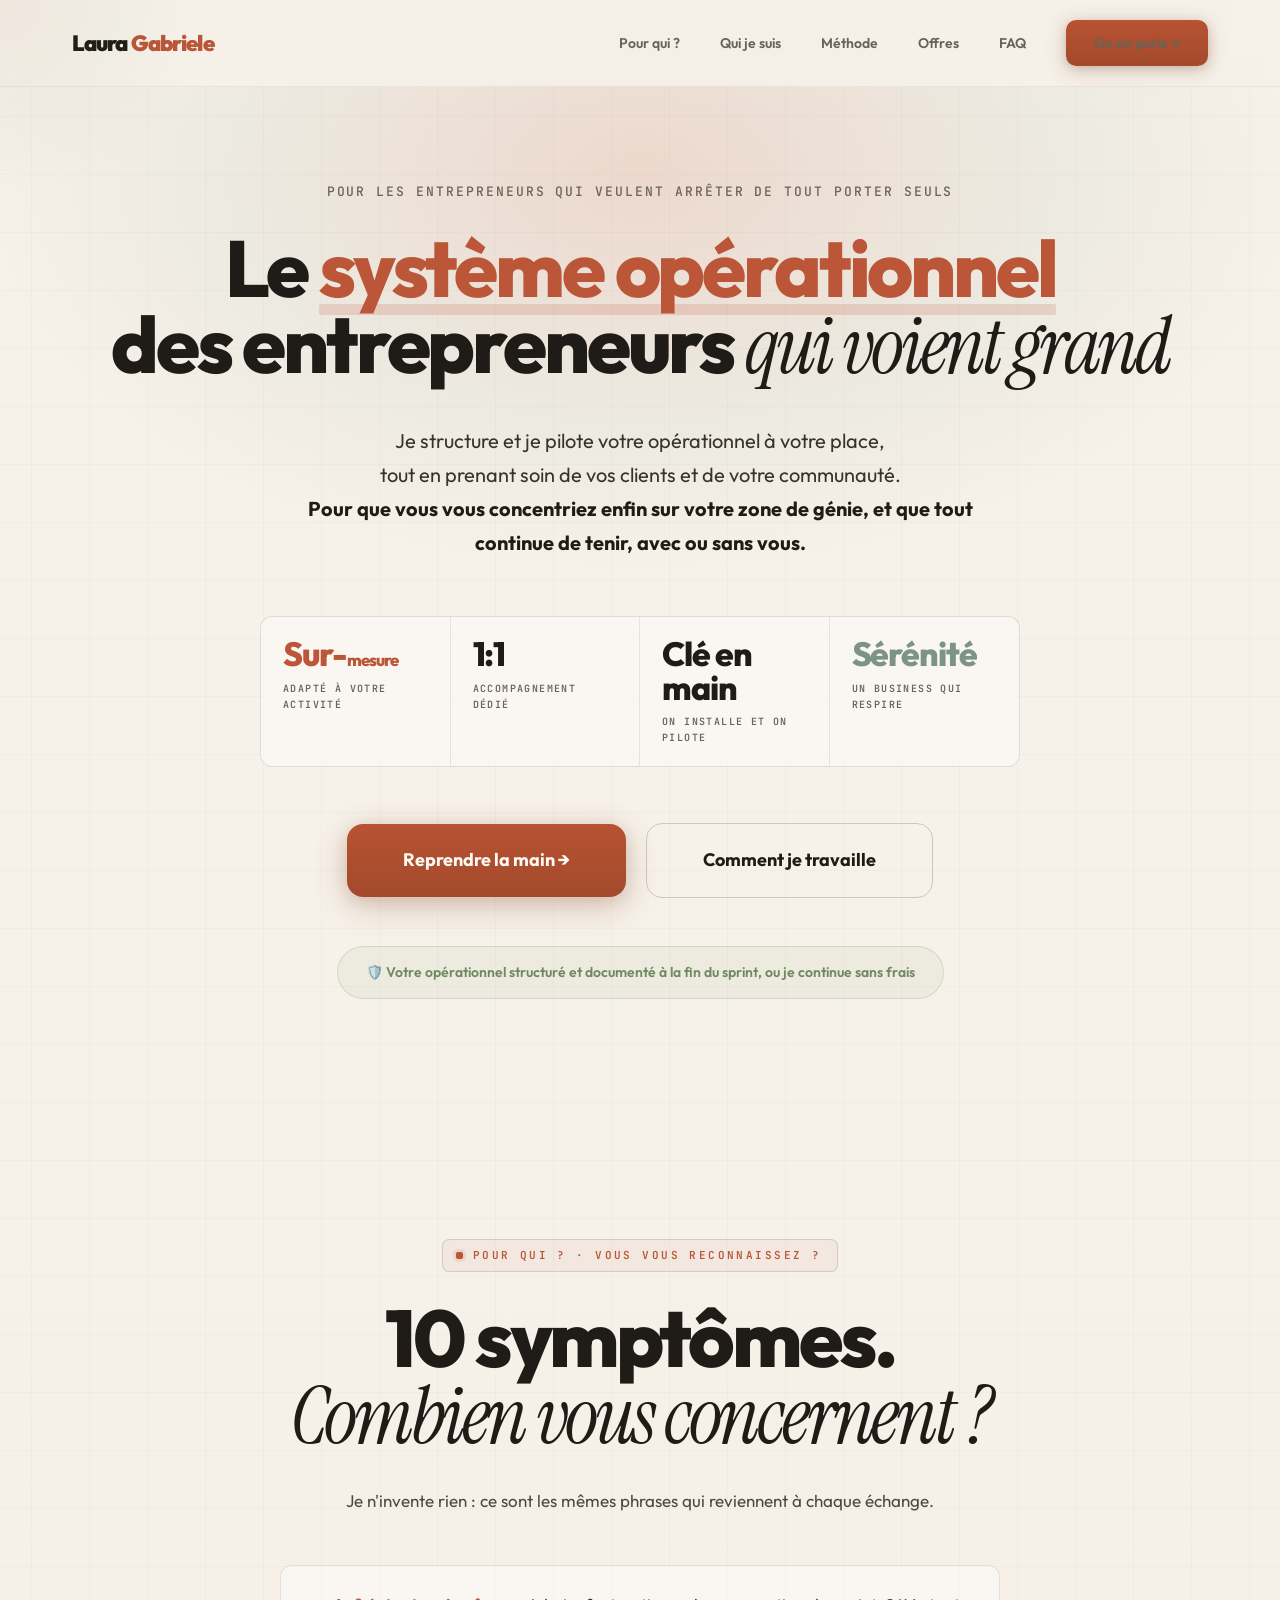
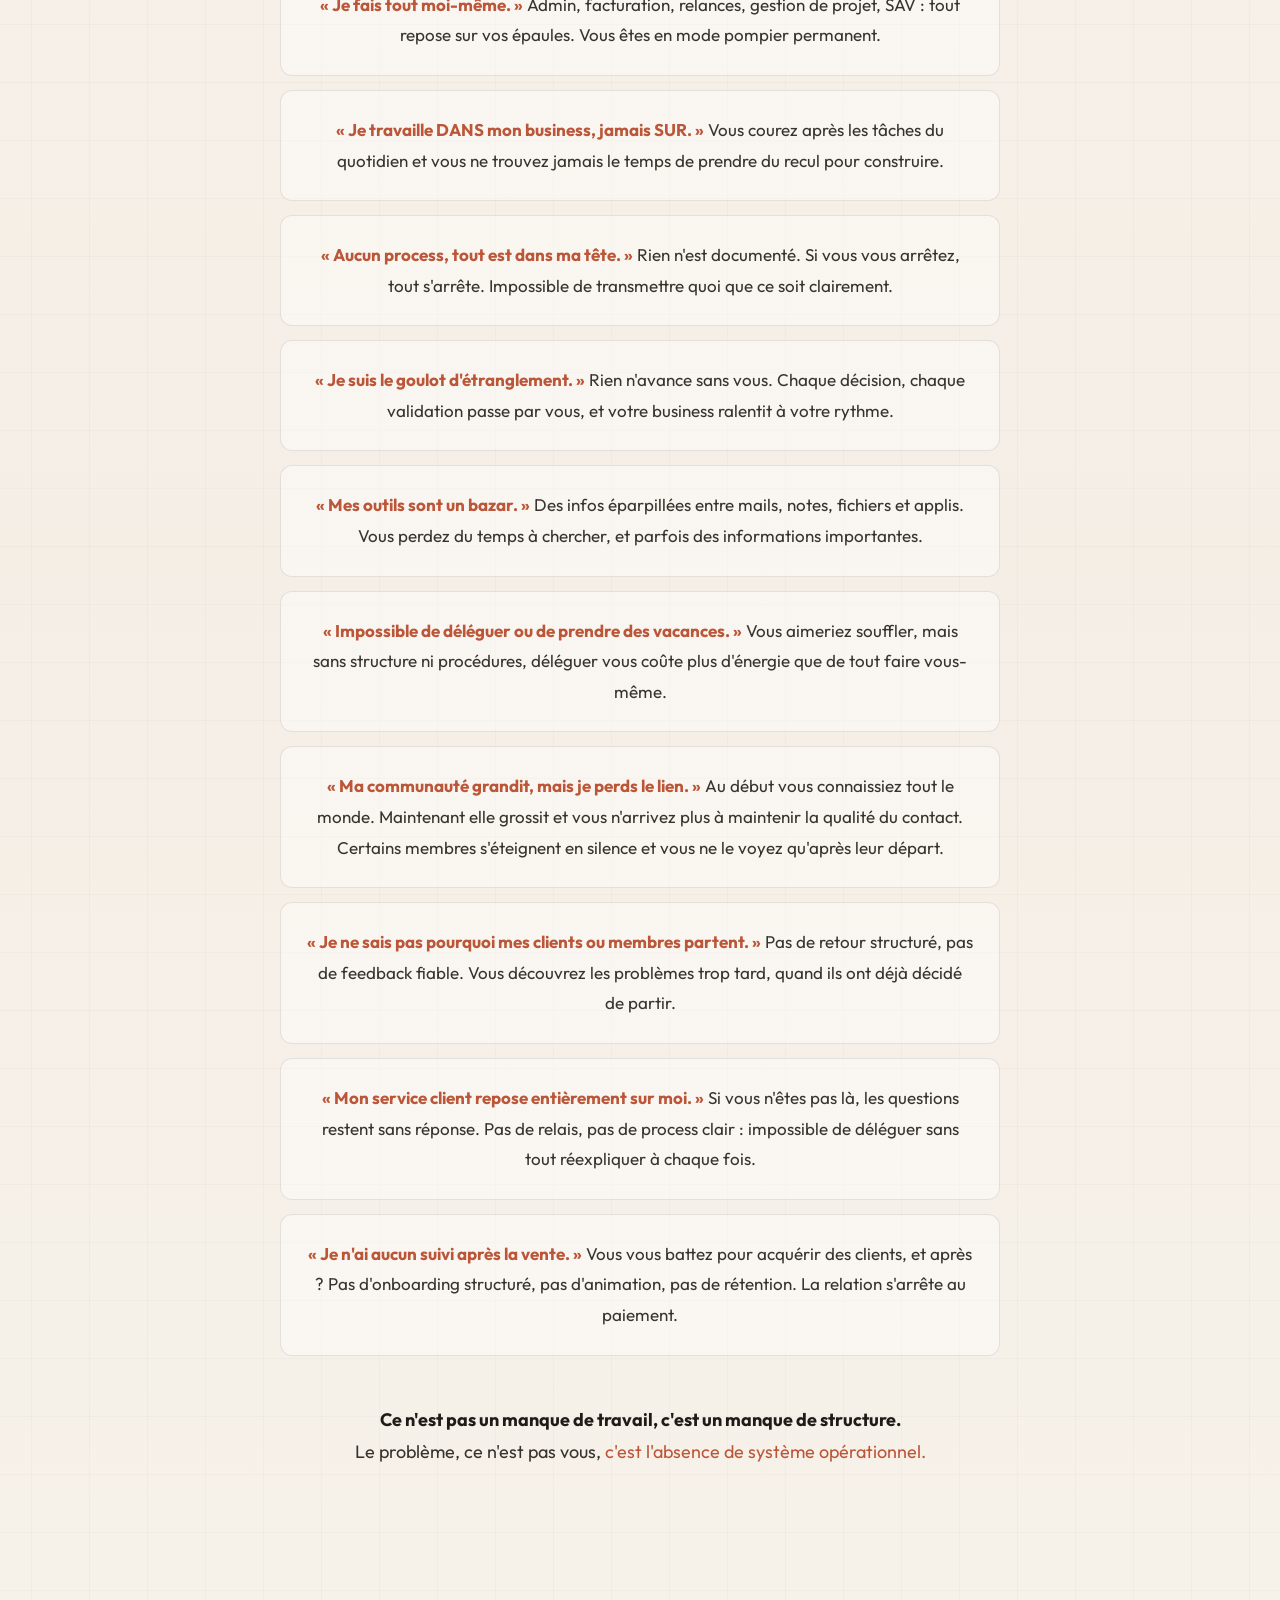
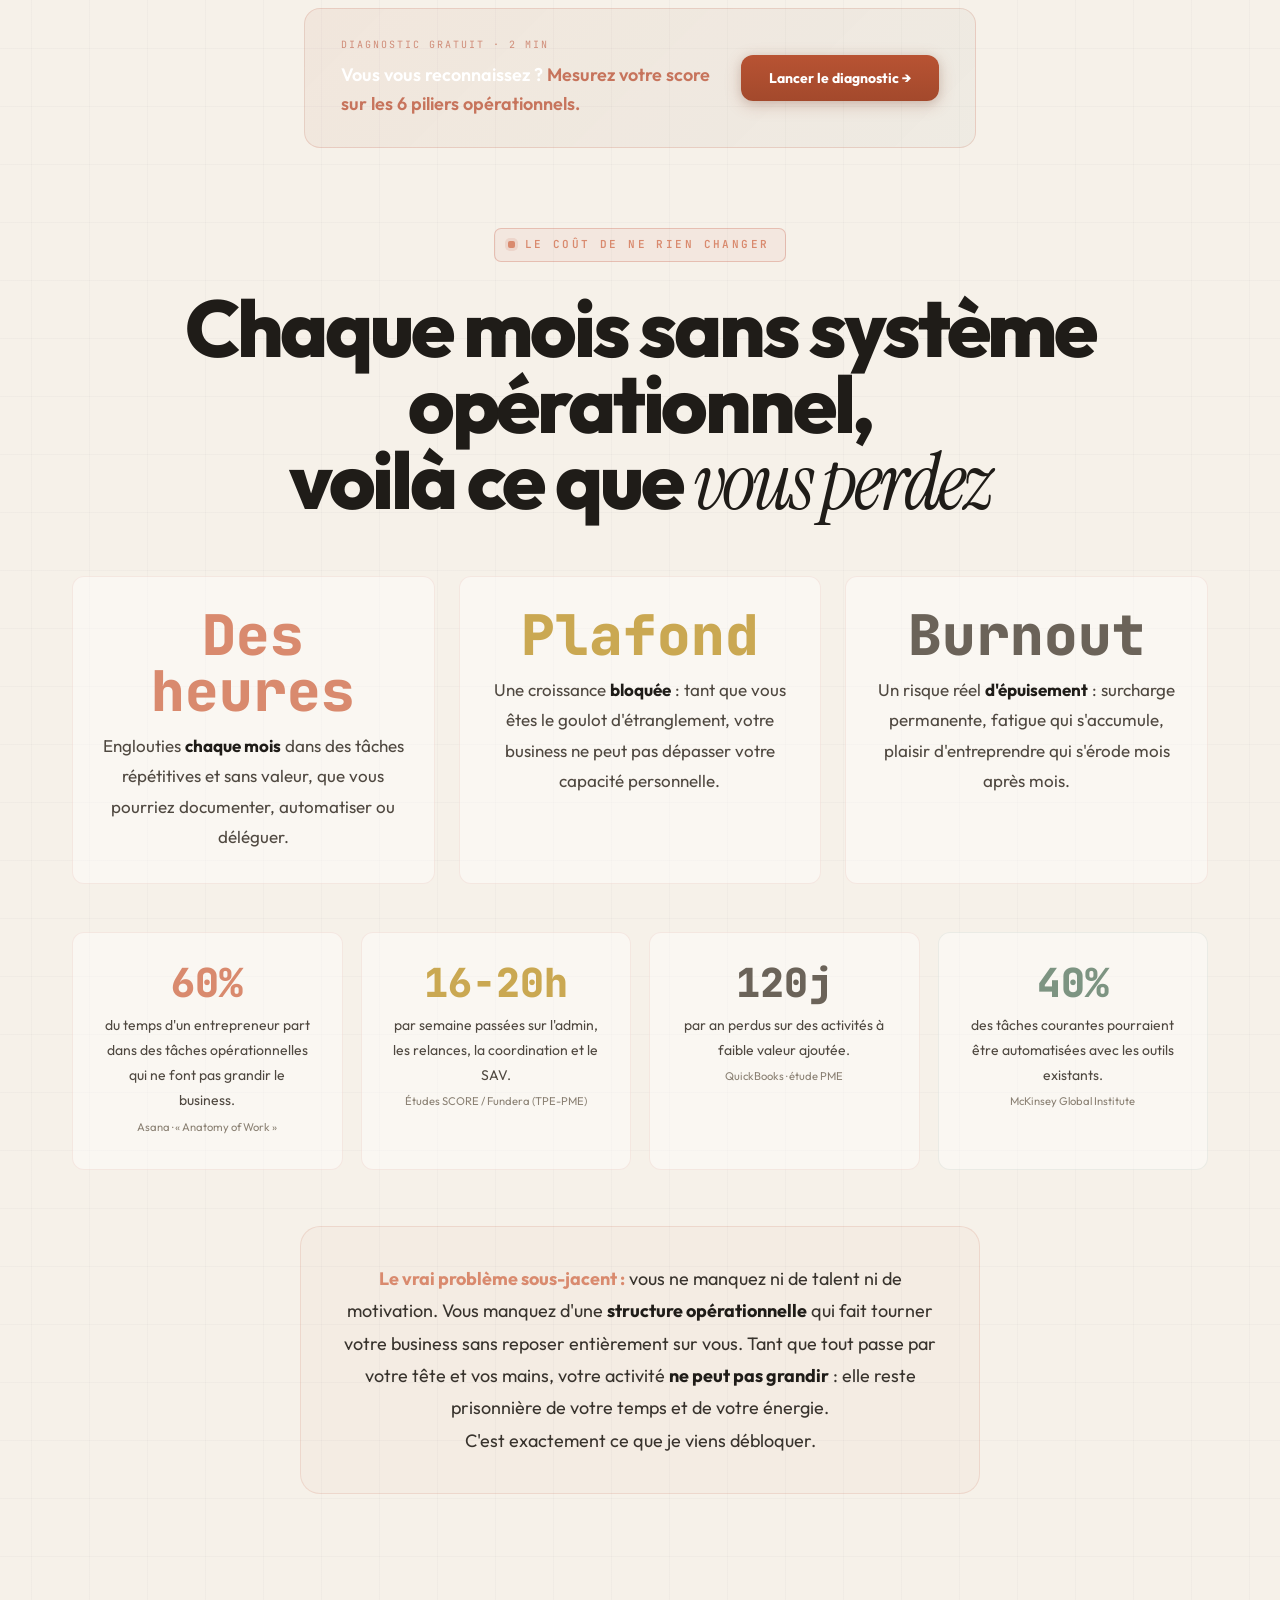
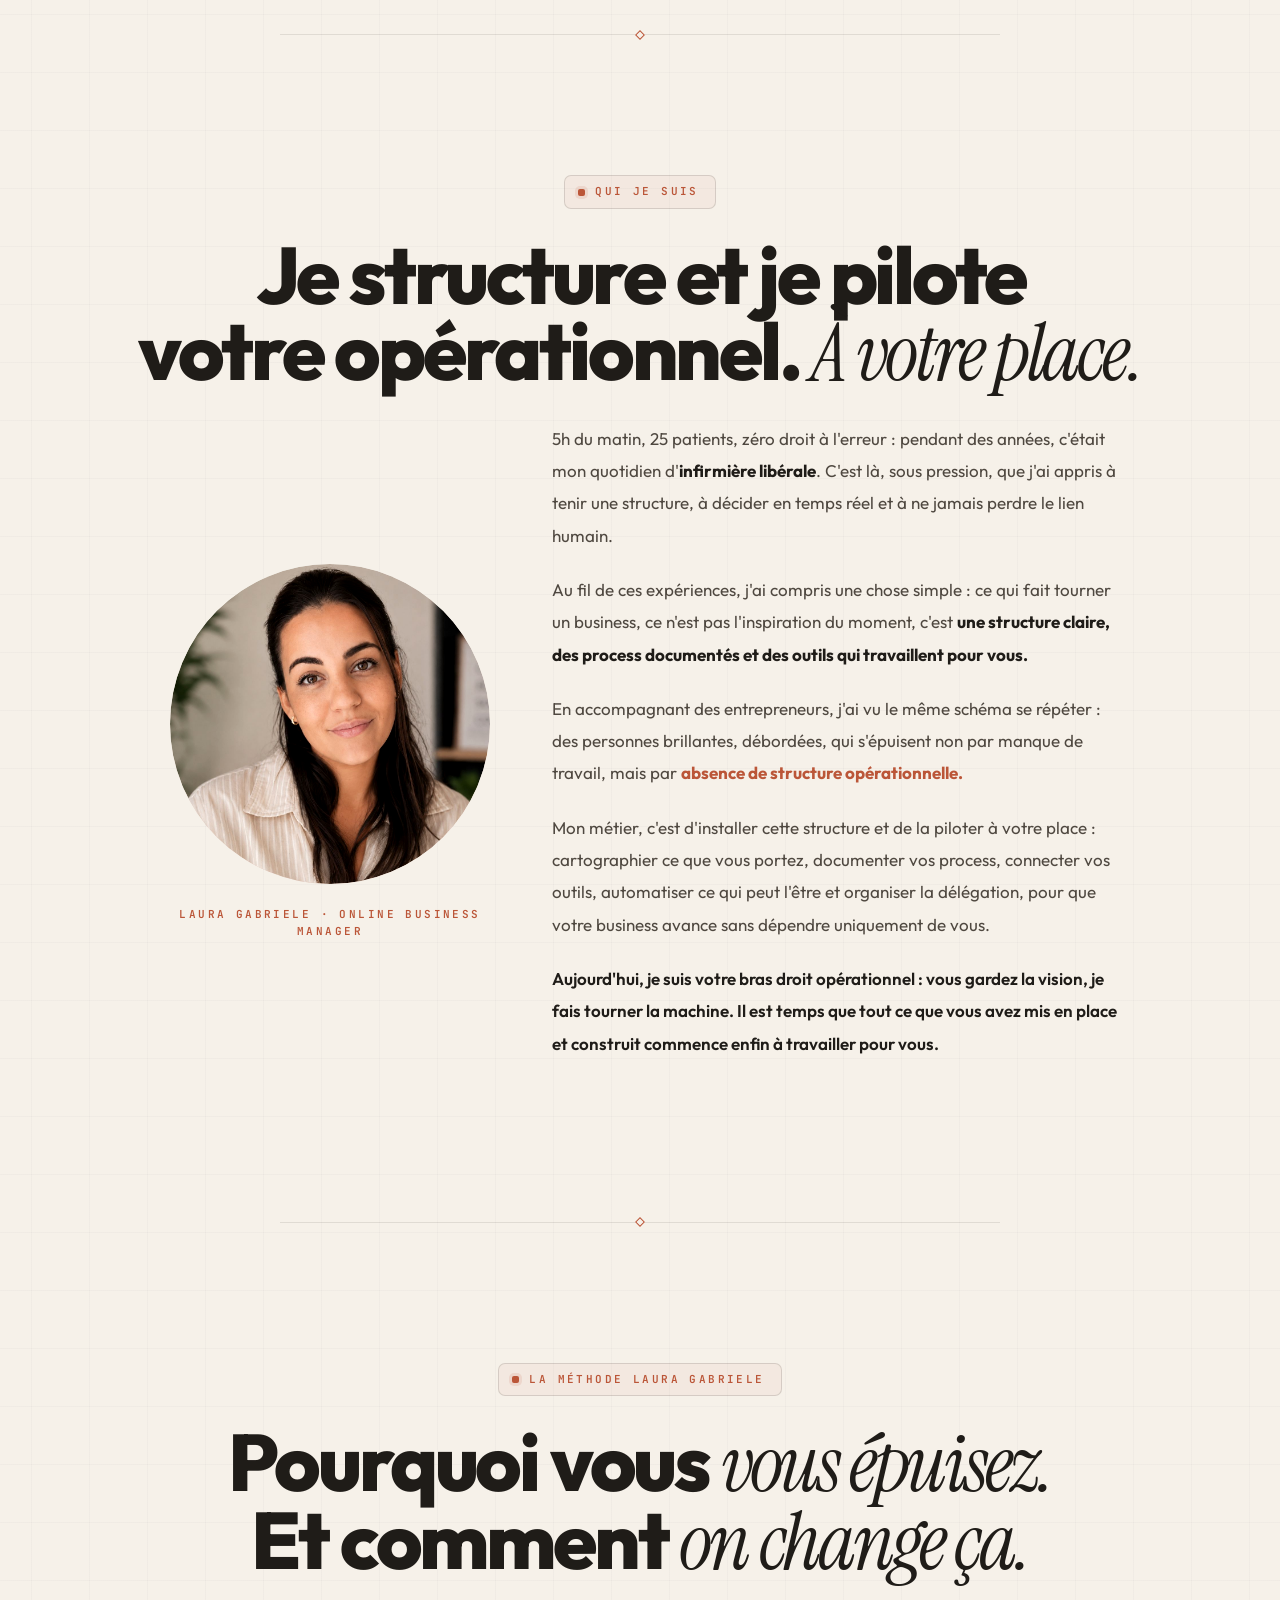
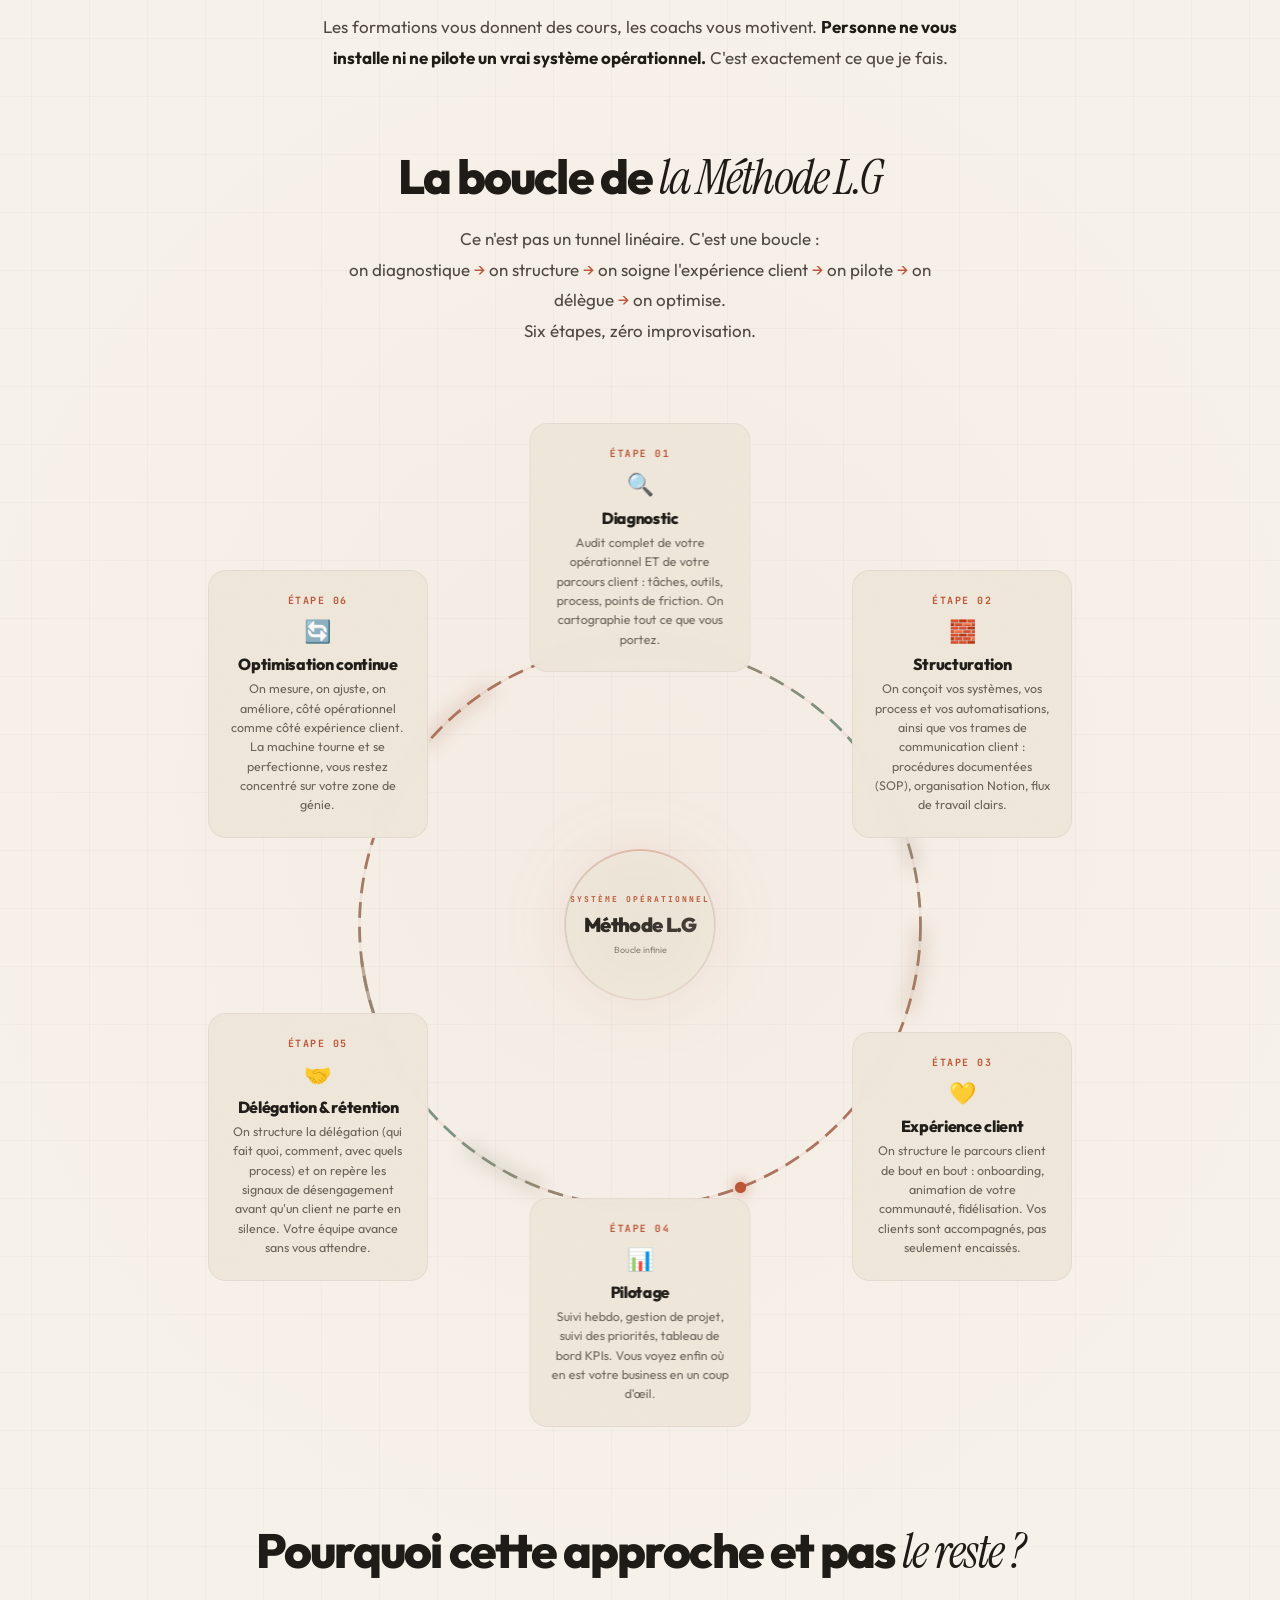
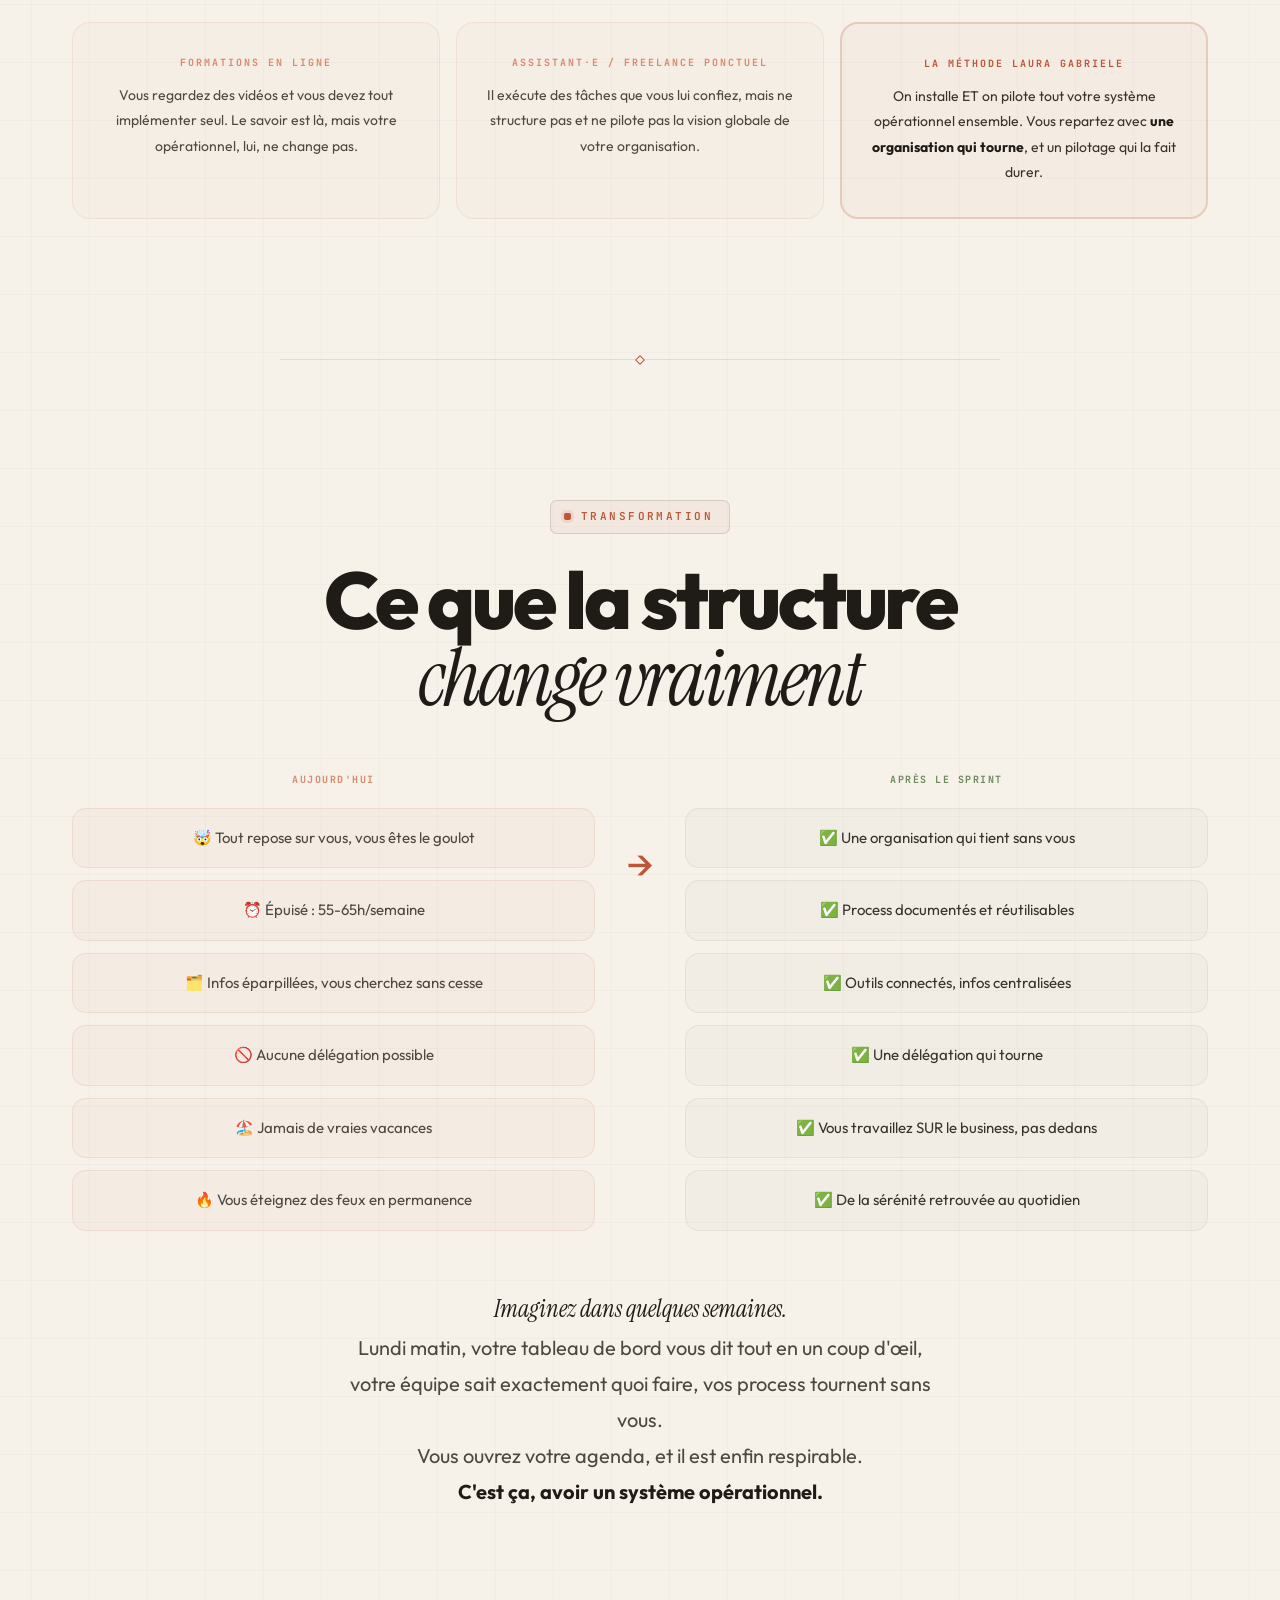
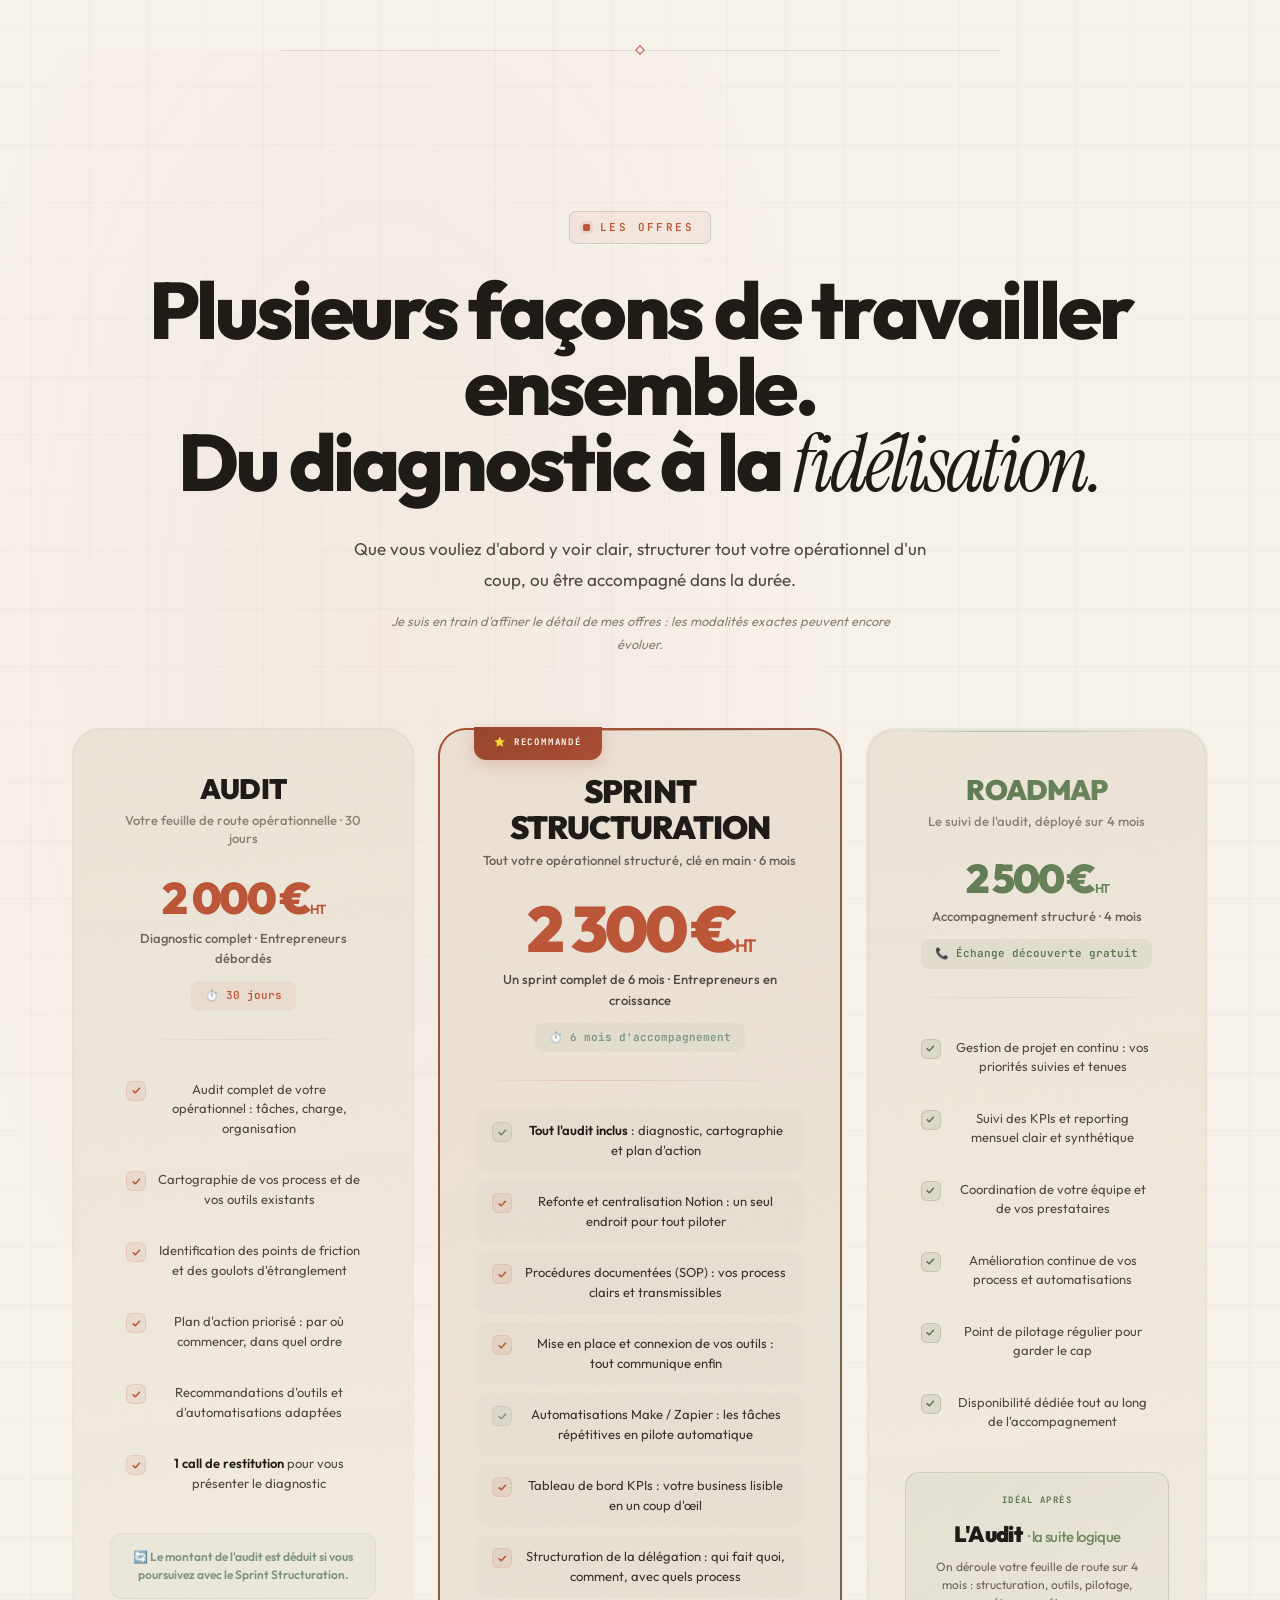
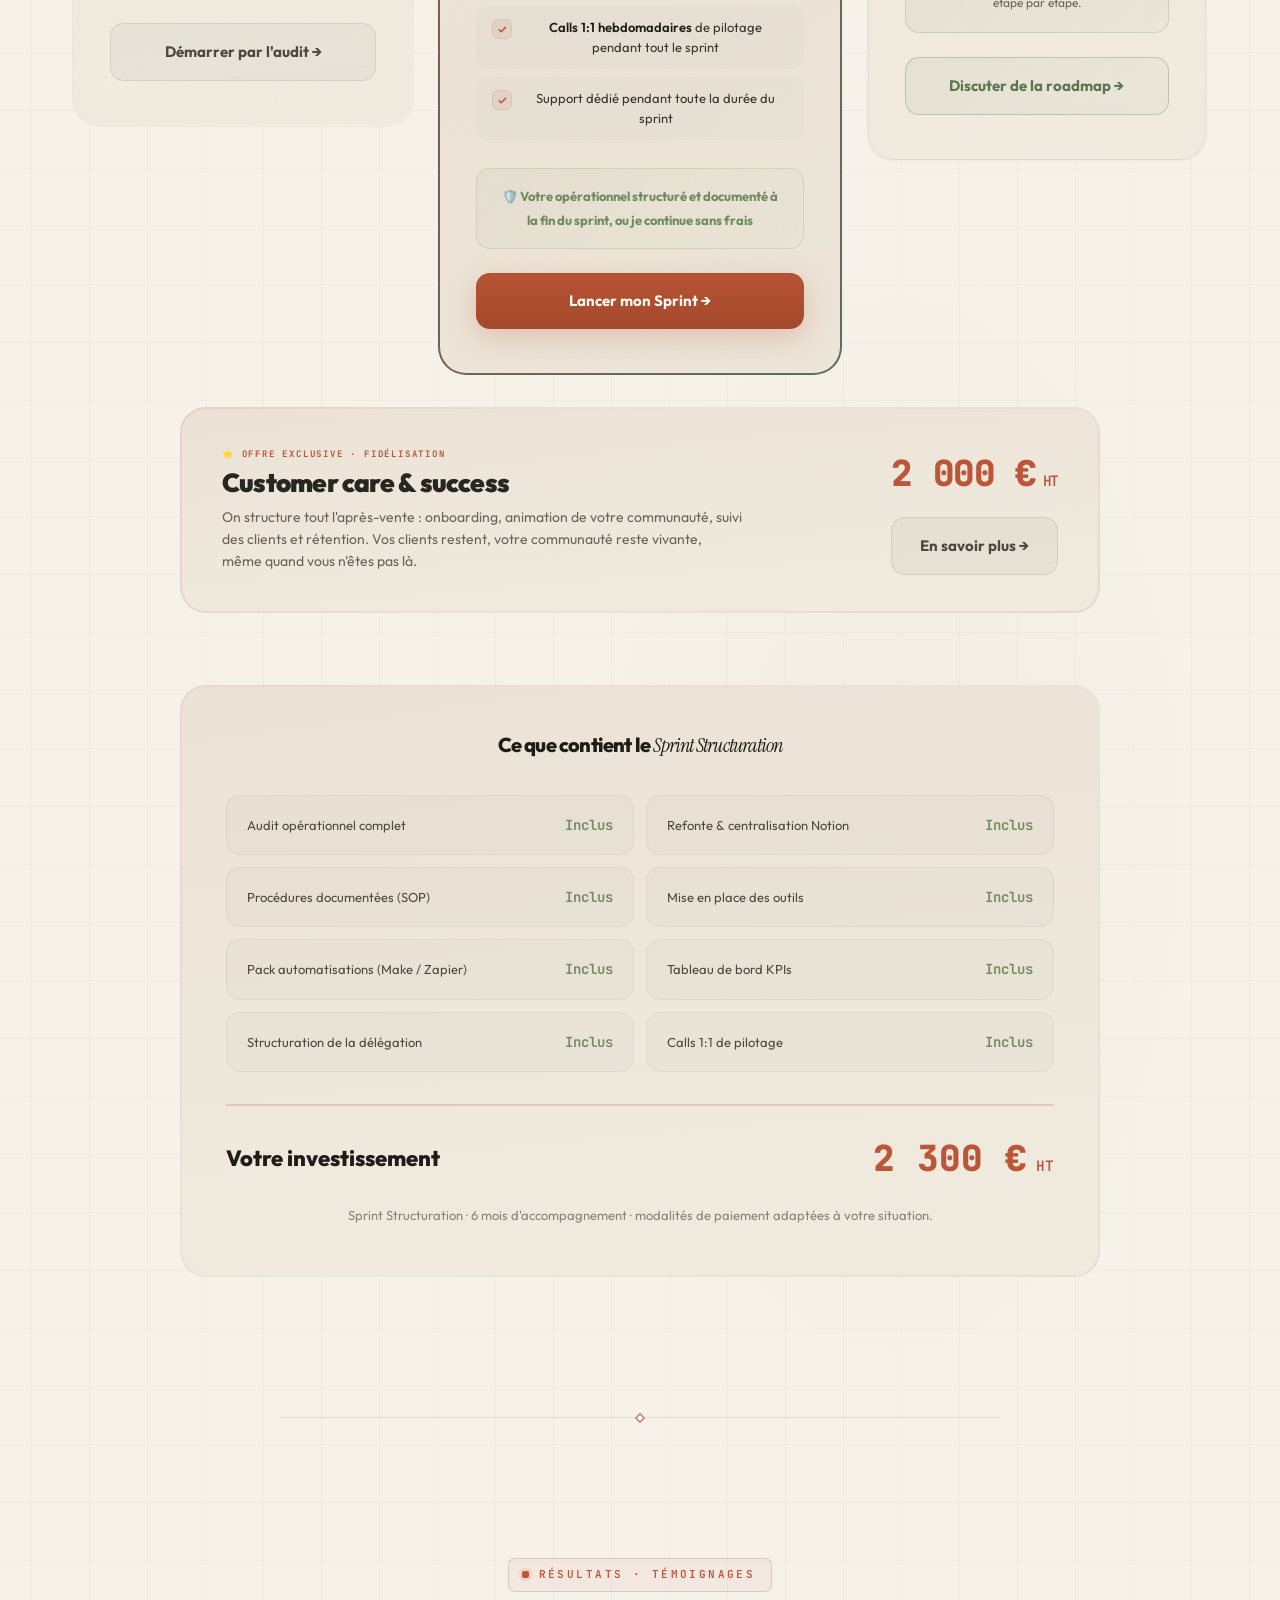
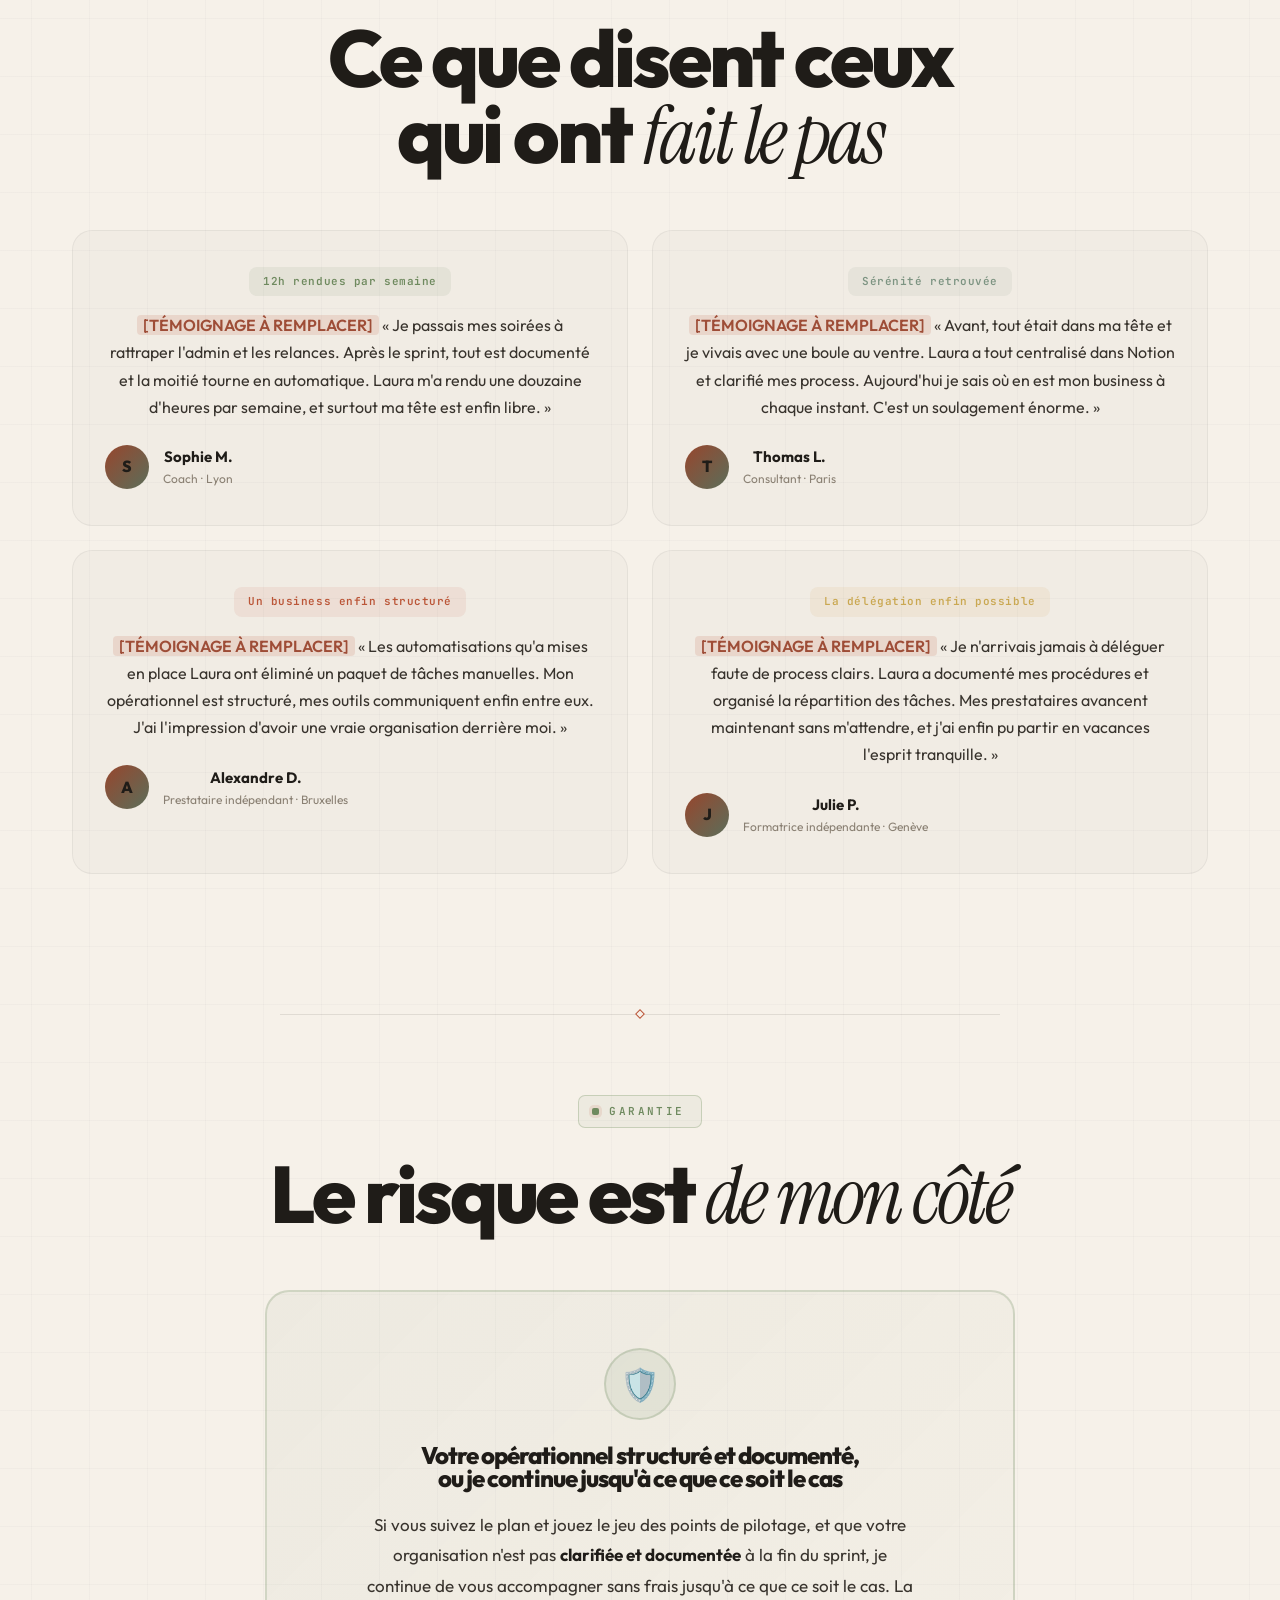
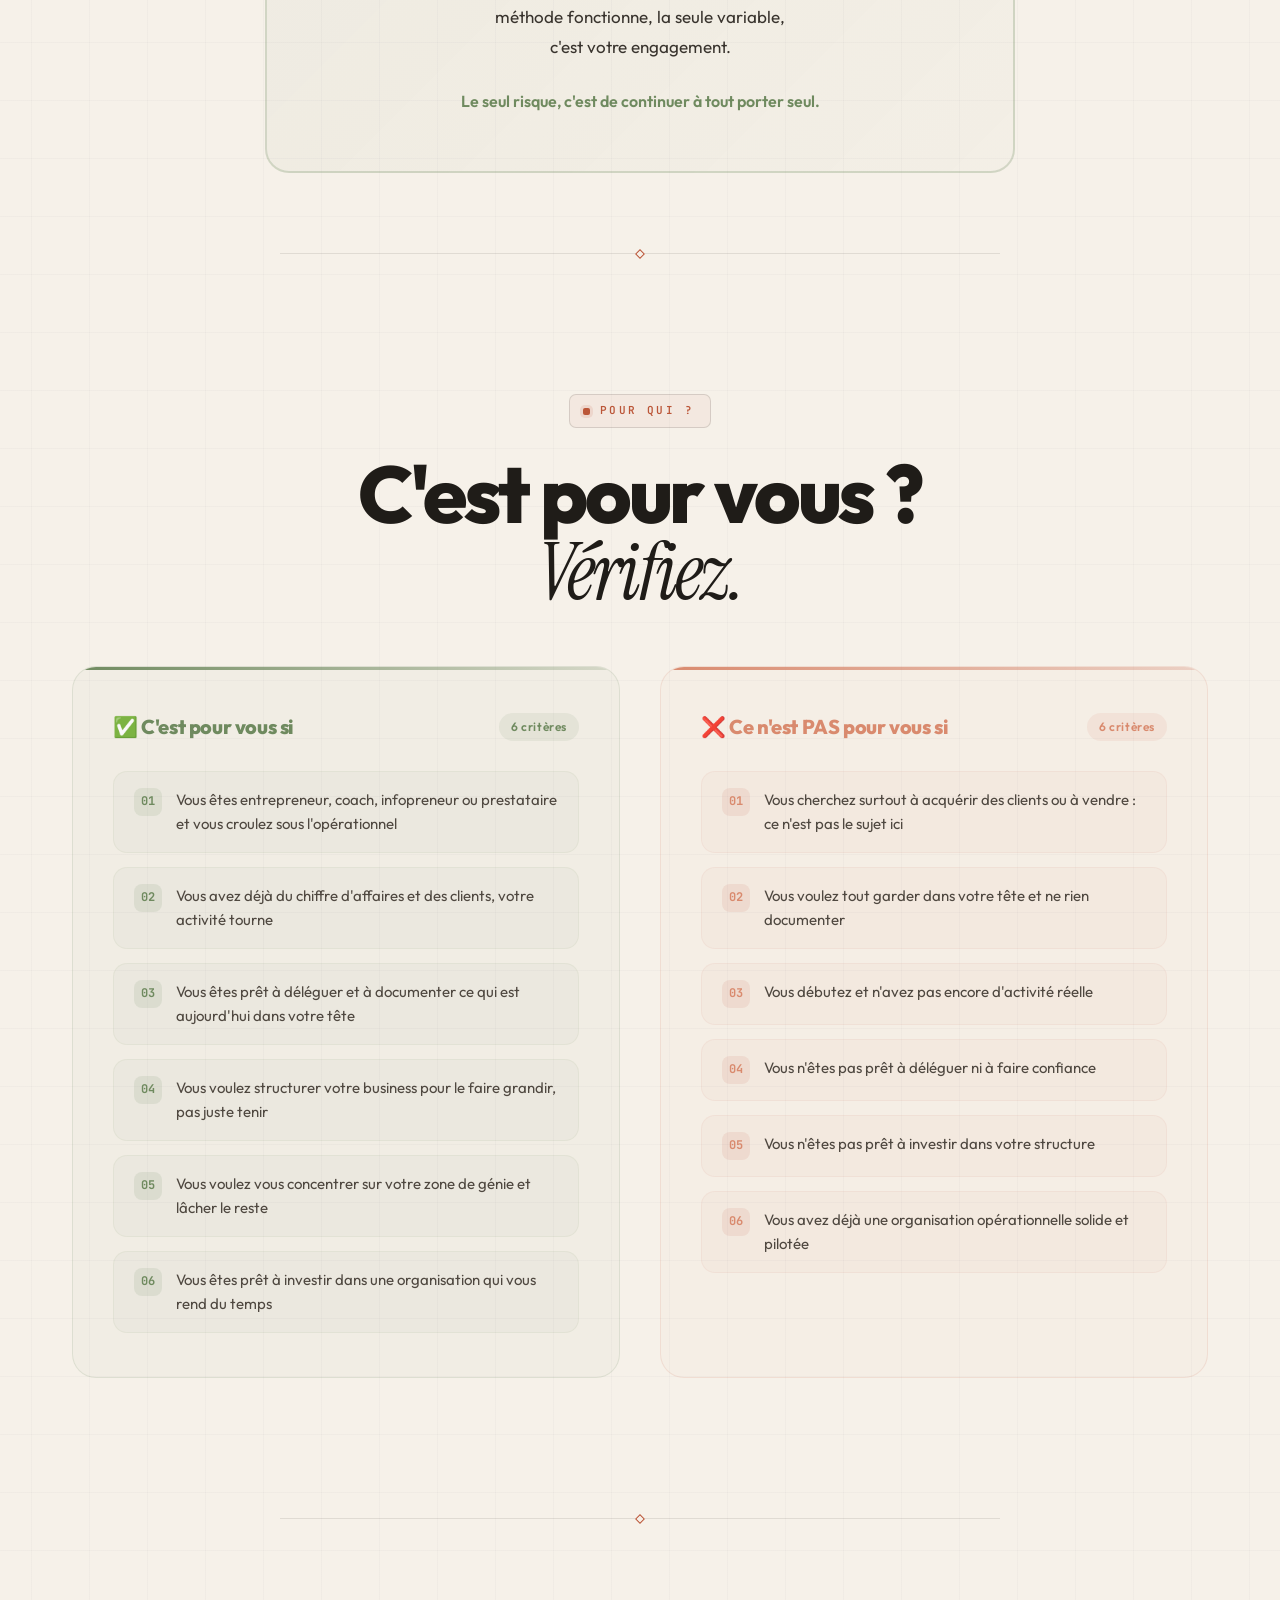
==== commit 117e642a: "Site Laura · modifications client (round 1) - Hero : nouveau sous-titre (opérationnel + clients/comm" ====
--- a/index.html
+++ b/index.html
@@ -366,6 +366,10 @@
       }
     }
 
+    /* STATS BAND (chiffres coût) */
+    @media (max-width: 900px) { .stats-band { grid-template-columns: repeat(2, 1fr) !important; } }
+    @media (max-width: 520px) { .stats-band { grid-template-columns: 1fr !important; } }
+
     /* PROOF BAR */
     .proof-bar { padding: 40px 0; border-top: 1px solid rgba(31,28,24,0.08); border-bottom: 1px solid rgba(31,28,24,0.08); background: rgba(31,28,24,0.012); }
     .proof-grid { display: grid; grid-template-columns: repeat(4, 1fr); gap: 24px; text-align: center; }
@@ -1791,8 +1795,10 @@
   <div class="nav-inner">
     <a href="#" class="nav-logo">Laura<span> Gabriele</span></a>
     <div class="nav-links">
+      <a href="#pour-qui">Pour qui ?</a>
+      <a href="#qui-je-suis">Qui je suis</a>
       <a href="#methode">Méthode</a>
-      <a href="#offres">Accompagnement</a>
+      <a href="#offres">Offres</a>
       <a href="#faq">FAQ</a>
       <a href="#contact" class="btn nav-cta">On en parle →</a>
     </div>
@@ -1818,7 +1824,7 @@
     </h1>
 
     <p class="hero-sub fade-up">
-      Je structure et je pilote votre opérationnel à votre place :<br/>process, outils, automatisations, délégation, pilotage,<br/><strong style="color: var(--white);">pour que vous vous concentriez enfin sur votre zone de génie.</strong>
+      Je structure et je pilote votre opérationnel à votre place,<br/>tout en prenant soin de vos clients et de votre communauté.<br/><strong style="color: var(--white);">Pour que vous vous concentriez enfin sur votre zone de génie, et que tout continue de tenir, avec ou sans vous.</strong>
     </p>
 
     <div class="hero-stats fade-up">
@@ -1849,25 +1855,13 @@
   </div>
 </section>
 
-<!-- PROOF BAR -->
-<div class="proof-bar">
-  <div class="container">
-    <div class="proof-grid stagger-children">
-      <div><div class="proof-val gradient-text"><mark style="background:rgba(194,103,78,0.16);color:#9e4d37;padding:0 6px;border-radius:4px;font-weight:600;">[X] ans</mark></div><div class="proof-lbl">D'expérience opérationnelle</div></div>
-      <div><div class="proof-val" style="color: var(--white);"><mark style="background:rgba(194,103,78,0.16);color:#9e4d37;padding:0 6px;border-radius:4px;font-weight:600;">[X]+</mark></div><div class="proof-lbl">Business structurés</div></div>
-      <div><div class="proof-val" style="color: var(--cyan-400);"><mark style="background:rgba(194,103,78,0.16);color:#9e4d37;padding:0 6px;border-radius:4px;font-weight:600;">[X]h</mark></div><div class="proof-lbl">Rendues chaque mois</div></div>
-      <div><div class="proof-val" style="color: var(--green-400);">15+</div><div class="proof-lbl">Outils maîtrisés</div></div>
-    </div>
-  </div>
-</div>
-
 <!-- ============================================================ -->
 <!-- 2. IDENTIFICATION — Le miroir                                  -->
 <!-- ============================================================ -->
-<section class="section" style="background: linear-gradient(180deg, transparent, rgba(198,93,69,0.02), transparent);">
+<section id="pour-qui" class="section" style="background: linear-gradient(180deg, transparent, rgba(198,93,69,0.02), transparent);">
   <div class="container-narrow" style="text-align: center;">
-    <span class="label">Vous vous reconnaissez ?</span>
-    <h2 class="fade-up">6 symptômes.<br/><span class="serif">Combien vous concernent ?</span></h2>
+    <span class="label">Pour qui ? · Vous vous reconnaissez ?</span>
+    <h2 class="fade-up">10 symptômes.<br/><span class="serif">Combien vous concernent ?</span></h2>
     <p class="fade-up" style="max-width: 600px; margin: 0 auto 48px;">Je n'invente rien : ce sont les mêmes phrases qui reviennent à chaque échange.</p>
 
     <div style="display: grid; gap: 14px; max-width: 720px; margin: 0 auto;" class="fade-up">
@@ -1888,6 +1882,18 @@
       </div>
       <div class="pain-card">
         <p style="color: var(--gray-200); margin: 0;"><strong style="color: var(--purple-400);">« Impossible de déléguer ou de prendre des vacances. »</strong> Vous aimeriez souffler, mais sans structure ni procédures, déléguer vous coûte plus d'énergie que de tout faire vous-même.</p>
+      </div>
+      <div class="pain-card">
+        <p style="color: var(--gray-200); margin: 0;"><strong style="color: var(--purple-400);">« Ma communauté grandit, mais je perds le lien. »</strong> Au début vous connaissiez tout le monde. Maintenant elle grossit et vous n'arrivez plus à maintenir la qualité du contact. Certains membres s'éteignent en silence et vous ne le voyez qu'après leur départ.</p>
+      </div>
+      <div class="pain-card">
+        <p style="color: var(--gray-200); margin: 0;"><strong style="color: var(--purple-400);">« Je ne sais pas pourquoi mes clients ou membres partent. »</strong> Pas de retour structuré, pas de feedback fiable. Vous découvrez les problèmes trop tard, quand ils ont déjà décidé de partir.</p>
+      </div>
+      <div class="pain-card">
+        <p style="color: var(--gray-200); margin: 0;"><strong style="color: var(--purple-400);">« Mon service client repose entièrement sur moi. »</strong> Si vous n'êtes pas là, les questions restent sans réponse. Pas de relais, pas de process clair : impossible de déléguer sans tout réexpliquer à chaque fois.</p>
+      </div>
+      <div class="pain-card">
+        <p style="color: var(--gray-200); margin: 0;"><strong style="color: var(--purple-400);">« Je n'ai aucun suivi après la vente. »</strong> Vous vous battez pour acquérir des clients, et après ? Pas d'onboarding structuré, pas d'animation, pas de rétention. La relation s'arrête au paiement.</p>
       </div>
     </div>
 
@@ -1944,7 +1950,7 @@
 
     <div style="display: grid; grid-template-columns: repeat(3, 1fr); gap: 24px; margin-top: 56px;" class="fade-up">
       <div class="card" style="border-color: rgba(198,93,69,0.1); text-align: center;">
-        <div style="font-family: 'JetBrains Mono', monospace; font-size: 3.5rem; font-weight: 800; color: var(--red-400); line-height: 1; margin-bottom: 12px;"><mark style="background:rgba(194,103,78,0.16);color:#9e4d37;padding:0 6px;border-radius:4px;font-weight:600;">[X]h</mark></div>
+        <div style="font-family: 'JetBrains Mono', monospace; font-size: 3.5rem; font-weight: 800; color: var(--red-400); line-height: 1; margin-bottom: 12px;">Des heures</div>
         <p style="margin: 0;">Englouties <strong style="color: var(--white);">chaque mois</strong> dans des tâches répétitives et sans valeur, que vous pourriez documenter, automatiser ou déléguer.</p>
       </div>
       <div class="card" style="border-color: rgba(198,93,69,0.1); text-align: center;">
@@ -1954,6 +1960,26 @@
       <div class="card" style="border-color: rgba(198,93,69,0.1); text-align: center;">
         <div style="font-family: 'JetBrains Mono', monospace; font-size: 3.5rem; font-weight: 800; color: var(--gray-400); line-height: 1; margin-bottom: 12px;">Burnout</div>
         <p style="margin: 0;">Un risque réel <strong style="color: var(--white);">d'épuisement</strong> : surcharge permanente, fatigue qui s'accumule, plaisir d'entreprendre qui s'érode mois après mois.</p>
+      </div>
+    </div>
+
+    <!-- LES CHIFFRES -->
+    <div style="display: grid; grid-template-columns: repeat(4, 1fr); gap: 18px; margin-top: 48px;" class="fade-up stats-band">
+      <div class="card" style="text-align: center; border-color: rgba(198,93,69,0.1);">
+        <div style="font-family: 'JetBrains Mono', monospace; font-size: 2.5rem; font-weight: 800; color: var(--red-400); line-height: 1; margin-bottom: 10px;">60%</div>
+        <p style="margin: 0; font-size: 0.875rem;">du temps d'un entrepreneur part dans des tâches opérationnelles qui ne font pas grandir le business.<br/><span style="font-size: 0.7rem; color: var(--gray-500);">Asana · « Anatomy of Work »</span></p>
+      </div>
+      <div class="card" style="text-align: center; border-color: rgba(198,93,69,0.1);">
+        <div style="font-family: 'JetBrains Mono', monospace; font-size: 2.5rem; font-weight: 800; color: var(--amber-400); line-height: 1; margin-bottom: 10px;">16-20h</div>
+        <p style="margin: 0; font-size: 0.875rem;">par semaine passées sur l'admin, les relances, la coordination et le SAV.<br/><span style="font-size: 0.7rem; color: var(--gray-500);">Études SCORE / Fundera (TPE-PME)</span></p>
+      </div>
+      <div class="card" style="text-align: center; border-color: rgba(198,93,69,0.1);">
+        <div style="font-family: 'JetBrains Mono', monospace; font-size: 2.5rem; font-weight: 800; color: var(--gray-400); line-height: 1; margin-bottom: 10px;">120j</div>
+        <p style="margin: 0; font-size: 0.875rem;">par an perdus sur des activités à faible valeur ajoutée.<br/><span style="font-size: 0.7rem; color: var(--gray-500);">QuickBooks · étude PME</span></p>
+      </div>
+      <div class="card" style="text-align: center; border-color: rgba(125,148,130,0.12);">
+        <div style="font-family: 'JetBrains Mono', monospace; font-size: 2.5rem; font-weight: 800; color: var(--cyan-400); line-height: 1; margin-bottom: 10px;">40%</div>
+        <p style="margin: 0; font-size: 0.875rem;">des tâches courantes pourraient être automatisées avec les outils existants.<br/><span style="font-size: 0.7rem; color: var(--gray-500);">McKinsey Global Institute</span></p>
       </div>
     </div>
 
@@ -1970,89 +1996,38 @@
 <!-- ============================================================ -->
 <!-- 4. CRÉDIBILITÉ — Pourquoi moi                                  -->
 <!-- ============================================================ -->
-<section class="section">
+<section id="qui-je-suis" class="section">
   <div class="container" style="text-align: center;">
     <span class="label">Qui je suis</span>
-    <h2 class="fade-up">Je structure, je pilote,<br/>je prends soin. <span class="serif">À votre place.</span></h2>
+    <h2 class="fade-up">Je structure et je pilote<br/>votre opérationnel. <span class="serif">À votre place.</span></h2>
 
     <div class="about-split fade-up">
       <!-- PHOTO -->
-      <div>
+      <div class="about-photo-col">
         <div class="about-photo-wrapper">
-          <div class="about-photo" style="padding:0;overflow:hidden;">
-            <img src="https://raw.githubusercontent.com/Mehdie99/laura-gabriele-obm/main/photo.jpg" alt="Laura Gabriele · Online Business Manager" style="width:100%;height:100%;object-fit:cover;object-position:center top;display:block;" />
-          </div>
+          <img class="about-photo" src="laura.jpg" alt="Laura Gabriele, Online Business Manager" loading="lazy" style="object-position: center 25%;" />
           <div class="about-photo-glow"></div>
         </div>
-        <div class="about-name">Laura Gabriele · OBM & Customer Care Manager</div>
+        <div class="about-name">Laura Gabriele · Online Business Manager</div>
       </div>
 
       <!-- TEXT -->
       <div class="about-text">
         <p>
-          <strong style="color: var(--white);">5h du matin. 25 patients. Zéro droit à l'erreur.</strong><br/>
-          C'était mon quotidien d'infirmière libérale.
+          5h du matin, 25 patients, zéro droit à l'erreur : pendant des années, c'était mon quotidien d'<strong style="color: var(--white);">infirmière libérale</strong>. C'est là, sous pression, que j'ai appris à tenir une structure, à décider en temps réel et à ne jamais perdre le lien humain.
         </p>
         <p>
-          Planning serré, décisions en temps réel, imprévus enchaînés sans perdre le fil. Pas de "je verrai ça demain". Si je perdais la structure, derrière, il y avait des conséquences. Mais ce métier m'a aussi appris autre chose : <strong style="color: var(--white);">chaque patient compte.</strong> La structure tenait le rythme. L'attention humaine faisait la différence entre un soin et une vraie prise en charge.
+          Au fil de ces expériences, j'ai compris une chose simple : ce qui fait tourner un business, ce n'est pas l'inspiration du moment, c'est <strong style="color: var(--white);">une structure claire, des process documentés et des outils qui travaillent pour vous.</strong>
         </p>
         <p>
-          Le jour où j'ai compris que ces deux réflexes m'appartenaient, à moi — tout a changé.
+          En accompagnant des entrepreneurs, j'ai vu le même schéma se répéter : des personnes brillantes, débordées, qui s'épuisent non par manque de travail, mais par <strong style="color: var(--purple-400);">absence de structure opérationnelle.</strong>
         </p>
         <p>
-          J'ai commencé à regarder les dirigeants autrement. Ceux qui gèrent leur business comme une urgence mal organisée. Débordés, prisonniers de l'opérationnel. Et des communautés qui grandissent mais perdent leur âme. Des clients qui achètent et disparaissent, faute d'être vraiment accompagnés.
-        </p>
-        <p>
-          Ce n'est pas un manque de talent. C'est un manque de <strong style="color: var(--purple-400);">structure</strong> — et d'<strong style="color: var(--purple-400);">attention humaine.</strong> Exactement ce que j'avais appris sous pression, à l'aube, depuis des années.
-        </p>
-        <p>
-          <strong style="color: var(--white);">Alors j'ai changé de terrain. Pas de posture.</strong>
-        </p>
-        <p>
-          Côté opérationnel, j'installe la structure et je pilote : process, outils, automatisations, délégation. Pour que votre business avance sans dépendre uniquement de vous.<br/>
-          Côté expérience client, je prends soin de vos clients et de votre communauté : intégration, animation, rétention. Pour que chaque personne qui entre dans votre univers ait envie d'y rester.
+          Mon métier, c'est d'installer cette structure et de la piloter à votre place : cartographier ce que vous portez, documenter vos process, connecter vos outils, automatiser ce qui peut l'être et organiser la délégation, pour que votre business avance sans dépendre uniquement de vous.
         </p>
         <p style="color: var(--white); font-weight: 600;">
-          En tant qu'OBM & Customer Care Manager, je deviens votre bras droit : vous gardez la vision, je fais tourner la machine et je prends soin de ceux qui la font vivre.
+          Aujourd'hui, je suis votre bras droit opérationnel : vous gardez la vision, je fais tourner la machine. Il est temps que tout ce que vous avez mis en place et construit commence enfin à travailler pour vous.
         </p>
-        <p style="color: var(--gray-400); font-size: 0.9375rem;">
-          Et tout ça en étant maman de deux enfants — parce qu'une fois rentrée, on recommence à la maison. Et on sait exactement ce que ça coûte de tout porter seul.
-        </p>
-      </div>
-    </div>
-
-    <p class="fade-up" style="margin-top: 56px; font-family: 'JetBrains Mono', monospace; font-size: 0.75rem; letter-spacing: 0.16em; text-transform: uppercase; color: var(--gray-500); text-align: center;">Ma boîte à outils</p>
-
-    <div style="display: grid; grid-template-columns: repeat(3, 1fr); gap: 14px; margin-top: 24px;" class="fade-up">
-      <div class="card" style="text-align: center;">
-        <div style="font-size: 1.25rem; font-weight: 800; color: var(--white); margin-bottom: 4px; letter-spacing: -0.02em;">Notion</div>
-        <div style="font-size: 0.75rem; color: var(--gray-500); margin-bottom: 8px;">Organisation & documentation</div>
-        <div style="font-family: 'JetBrains Mono', monospace; font-size: 0.8125rem; color: var(--purple-400); font-weight: 600;">Maîtrisé</div>
-      </div>
-      <div class="card" style="text-align: center;">
-        <div style="font-size: 1.25rem; font-weight: 800; color: var(--white); margin-bottom: 4px;">ClickUp</div>
-        <div style="font-size: 0.75rem; color: var(--gray-500); margin-bottom: 8px;">Gestion de projet</div>
-        <div style="font-family: 'JetBrains Mono', monospace; font-size: 0.8125rem; color: var(--purple-400); font-weight: 600;">Maîtrisé</div>
-      </div>
-      <div class="card" style="text-align: center;">
-        <div style="font-size: 1.25rem; font-weight: 800; color: var(--white); margin-bottom: 4px;">Asana</div>
-        <div style="font-size: 0.75rem; color: var(--gray-500); margin-bottom: 8px;">Gestion de projet</div>
-        <div style="font-family: 'JetBrains Mono', monospace; font-size: 0.8125rem; color: var(--purple-400); font-weight: 600;">Maîtrisé</div>
-      </div>
-      <div class="card" style="text-align: center;">
-        <div style="font-size: 1.25rem; font-weight: 800; color: var(--white); margin-bottom: 4px;">Make / Zapier</div>
-        <div style="font-size: 0.75rem; color: var(--gray-500); margin-bottom: 8px;">Automatisation</div>
-        <div style="font-family: 'JetBrains Mono', monospace; font-size: 0.8125rem; color: var(--purple-400); font-weight: 600;">Maîtrisé</div>
-      </div>
-      <div class="card" style="text-align: center;">
-        <div style="font-size: 1.25rem; font-weight: 800; color: var(--white); margin-bottom: 4px;">Airtable</div>
-        <div style="font-size: 0.75rem; color: var(--gray-500); margin-bottom: 8px;">Base de données</div>
-        <div style="font-family: 'JetBrains Mono', monospace; font-size: 0.8125rem; color: var(--purple-400); font-weight: 600;">Maîtrisé</div>
-      </div>
-      <div class="card" style="text-align: center;">
-        <div style="font-size: 1.25rem; font-weight: 800; color: var(--white); margin-bottom: 4px;">Slack / Google Workspace</div>
-        <div style="font-size: 0.75rem; color: var(--gray-500); margin-bottom: 8px;">Collaboration</div>
-        <div style="font-family: 'JetBrains Mono', monospace; font-size: 0.8125rem; color: var(--purple-400); font-weight: 600;">Maîtrisé</div>
       </div>
     </div>
   </div>
@@ -2071,89 +2046,10 @@
       Les formations vous donnent des cours, les coachs vous motivent. <strong style="color: var(--white);">Personne ne vous installe ni ne pilote un vrai système opérationnel.</strong> C'est exactement ce que je fais.
     </p>
 
-    <!-- ICEBERG — PYRAMID VISUALIZATION -->
-    <div class="iceberg-scene fade-up">
-      <div class="iceberg-title">L'iceberg de votre charge</div>
-
-      <div class="iceberg-shape">
-
-        <!-- TIP: 3% above water -->
-        <div class="ice-tier ice-tier--1">
-          <div class="ice-tier-content">
-            <div class="ice-tier-left">
-              <div class="ice-tier-pct">3%</div>
-              <div class="ice-tier-name">Ce que vos clients voient · le livrable</div>
-            </div>
-            <div class="ice-tier-tag" style="background: rgba(198,93,69,0.15); color: #c65d45;">visible</div>
-          </div>
-        </div>
-
-        <!-- WATERLINE -->
-        <div class="ice-waterline">
-          <div class="ice-waterline-line"></div>
-          <div class="ice-waterline-wave"></div>
-          <div class="ice-waterline-label">ligne de flottaison</div>
-        </div>
-
-        <!-- UNDERWATER TIERS -->
-        <div class="ice-underwater">
-
-          <div class="ice-tier ice-tier--2">
-            <div class="ice-tier-content">
-              <div class="ice-tier-left">
-                <div class="ice-tier-pct">7%</div>
-                <div class="ice-tier-name">Admin, facturation, relances</div>
-              </div>
-              <div class="ice-tier-tag" style="background: rgba(194,103,78,0.12); color: var(--purple-400);">porté en solo</div>
-            </div>
-          </div>
-
-          <div class="ice-tier ice-tier--3" style="margin-top: 3px;">
-            <div class="ice-tier-content">
-              <div class="ice-tier-left">
-                <div class="ice-tier-pct">10%</div>
-                <div class="ice-tier-name">Gestion de projet & coordination</div>
-              </div>
-              <div class="ice-tier-tag" style="background: rgba(194,103,78,0.12); color: var(--purple-400);">porté en solo</div>
-            </div>
-          </div>
-
-          <div class="ice-tier ice-tier--4" style="margin-top: 3px;">
-            <div class="ice-tier-content">
-              <div class="ice-tier-left">
-                <div class="ice-tier-pct">20%</div>
-                <div class="ice-tier-name">Outils, process, automatisations, délégation</div>
-              </div>
-              <div class="ice-tier-tag" style="background: rgba(194,103,78,0.12); color: var(--purple-400);">porté en solo</div>
-            </div>
-          </div>
-
-          <div class="ice-tier ice-tier--5" style="margin-top: 3px;">
-            <div class="ice-tier-content">
-              <div class="ice-tier-left">
-                <div class="ice-tier-pct">60%</div>
-                <div class="ice-tier-name">Expérience client : SAV, onboarding, animation, fidélisation, imprévus</div>
-              </div>
-              <div class="ice-tier-tag" style="background: rgba(194,103,78,0.12); color: var(--purple-400);">porté en solo</div>
-            </div>
-          </div>
-
-        </div>
-
-      </div>
-
-      <!-- + de 90% conclusion -->
-      <div class="ice-conclusion">
-        <div class="ice-conclusion-num">+ de 90%</div>
-        <p>de votre énergie absorbée par l'invisible — l'opérationnel qui déborde <em>et</em> l'expérience client que vous n'avez pas le temps de soigner.<br/><strong style="color: var(--white);">C'est exactement ce que je reprends.</strong></p>
-      </div>
-
-    </div>
-
     <!-- CYCLE — ORBITAL SYSTEM -->
     <h3 class="fade-up" style="margin-top: 80px;">La boucle de <span class="serif">la Méthode L.G</span></h3>
     <p class="fade-up" style="max-width: 600px; margin: 0 auto 8px;">
-      Ce n'est pas un tunnel linéaire. C'est une boucle :<br/>on clarifie <span style="color: var(--purple-400);">→</span> on structure <span style="color: var(--purple-400);">→</span> on anime <span style="color: var(--purple-400);">→</span> on pilote <span style="color: var(--purple-400);">→</span> on fidélise <span style="color: var(--purple-400);">→</span> on optimise.<br/>Opérationnel ET expérience client. Zéro improvisation.
+      Ce n'est pas un tunnel linéaire. C'est une boucle :<br/>on diagnostique <span style="color: var(--purple-400);">→</span> on structure <span style="color: var(--purple-400);">→</span> on soigne l'expérience client <span style="color: var(--purple-400);">→</span> on pilote <span style="color: var(--purple-400);">→</span> on délègue <span style="color: var(--purple-400);">→</span> on optimise.<br/>Six étapes, zéro improvisation.
     </p>
 
     <!-- DESKTOP: Orbital circle -->
@@ -2190,7 +2086,7 @@
         <!-- Center hub -->
         <div class="orbit-hub">
           <div class="orbit-hub-content">
-            <div class="orbit-hub-label">OBM & Customer Care</div>
+            <div class="orbit-hub-label">Système opérationnel</div>
             <div class="orbit-hub-name">Méthode L.G</div>
             <div class="orbit-hub-sub">Boucle infinie</div>
           </div>
@@ -2201,8 +2097,8 @@
           <div class="orbit-node-inner">
             <div class="orbit-node-num">ÉTAPE 01</div>
             <div class="orbit-node-icon">🔍</div>
-            <div class="orbit-node-title">Clarification</div>
-            <div class="orbit-node-desc">On cartographie votre opérationnel ET votre expérience client : tâches, outils, process, parcours client, points de friction. On sait exactement où vous en êtes.</div>
+            <div class="orbit-node-title">Diagnostic</div>
+            <div class="orbit-node-desc">Audit complet de votre opérationnel ET de votre parcours client : tâches, outils, process, points de friction. On cartographie tout ce que vous portez.</div>
           </div>
         </div>
 
@@ -2211,16 +2107,16 @@
             <div class="orbit-node-num">ÉTAPE 02</div>
             <div class="orbit-node-icon">🧱</div>
             <div class="orbit-node-title">Structuration</div>
-            <div class="orbit-node-desc">On pose les bases : process documentés, systèmes opérationnels, trames de communication client. Rien n'est laissé dans votre tête ou improvisé.</div>
+            <div class="orbit-node-desc">On conçoit vos systèmes, vos process et vos automatisations, ainsi que vos trames de communication client : procédures documentées (SOP), organisation Notion, flux de travail clairs.</div>
           </div>
         </div>
 
         <div class="orbit-node">
           <div class="orbit-node-inner">
             <div class="orbit-node-num">ÉTAPE 03</div>
-            <div class="orbit-node-icon">🌿</div>
+            <div class="orbit-node-icon">💛</div>
             <div class="orbit-node-title">Expérience client</div>
-            <div class="orbit-node-desc">On construit et on anime le parcours client : onboarding, présence quotidienne dans votre communauté, intégration des nouveaux membres, fidélisation.</div>
+            <div class="orbit-node-desc">On structure le parcours client de bout en bout : onboarding, animation de votre communauté, fidélisation. Vos clients sont accompagnés, pas seulement encaissés.</div>
           </div>
         </div>
 
@@ -2229,16 +2125,16 @@
             <div class="orbit-node-num">ÉTAPE 04</div>
             <div class="orbit-node-icon">📊</div>
             <div class="orbit-node-title">Pilotage</div>
-            <div class="orbit-node-desc">Suivi hebdomadaire, tableau de bord, coordination de votre équipe et prestataires. Vous gardez la vision, je tiens le cap.</div>
+            <div class="orbit-node-desc">Suivi hebdo, gestion de projet, suivi des priorités, tableau de bord KPIs. Vous voyez enfin où en est votre business en un coup d'œil.</div>
           </div>
         </div>
 
         <div class="orbit-node">
           <div class="orbit-node-inner">
             <div class="orbit-node-num">ÉTAPE 05</div>
-            <div class="orbit-node-icon">🔁</div>
-            <div class="orbit-node-title">Rétention</div>
-            <div class="orbit-node-desc">On détecte les signaux faibles : membres silencieux, désengagement, insatisfactions. On réactive, on collecte les retours, on transforme vos clients en ambassadeurs.</div>
+            <div class="orbit-node-icon">🤝</div>
+            <div class="orbit-node-title">Délégation & rétention</div>
+            <div class="orbit-node-desc">On structure la délégation (qui fait quoi, comment, avec quels process) et on repère les signaux de désengagement avant qu'un client ne parte en silence. Votre équipe avance sans vous attendre.</div>
           </div>
         </div>
 
@@ -2246,8 +2142,8 @@
           <div class="orbit-node-inner">
             <div class="orbit-node-num">ÉTAPE 06</div>
             <div class="orbit-node-icon">🔄</div>
-            <div class="orbit-node-title">Optimisation</div>
-            <div class="orbit-node-desc">On mesure, on ajuste, on améliore. L'opérationnel se perfectionne, l'expérience client s'affine. Vous restez concentré sur votre zone de génie.</div>
+            <div class="orbit-node-title">Optimisation continue</div>
+            <div class="orbit-node-desc">On mesure, on ajuste, on améliore, côté opérationnel comme côté expérience client. La machine tourne et se perfectionne, vous restez concentré sur votre zone de génie.</div>
           </div>
         </div>
 
@@ -2258,33 +2154,33 @@
     <div class="orbit-mobile">
       <div class="orbit-m-step">
         <div class="orbit-m-num">ÉTAPE 01</div>
-        <div class="orbit-m-title">🔍 Clarification</div>
-        <div class="orbit-m-desc">On cartographie votre opérationnel ET votre expérience client : tâches, outils, process, parcours client, points de friction. On sait exactement où vous en êtes.</div>
+        <div class="orbit-m-title">🔍 Diagnostic</div>
+        <div class="orbit-m-desc">Audit complet de votre opérationnel ET de votre parcours client : tâches, outils, process, points de friction. On cartographie tout ce que vous portez.</div>
       </div>
       <div class="orbit-m-step">
         <div class="orbit-m-num">ÉTAPE 02</div>
         <div class="orbit-m-title">🧱 Structuration</div>
-        <div class="orbit-m-desc">On pose les bases : process documentés, systèmes opérationnels, trames de communication client. Rien n'est laissé dans votre tête ou improvisé.</div>
+        <div class="orbit-m-desc">On conçoit vos systèmes, vos process et vos automatisations, ainsi que vos trames de communication client : procédures documentées (SOP), organisation Notion, flux de travail clairs.</div>
       </div>
       <div class="orbit-m-step">
         <div class="orbit-m-num">ÉTAPE 03</div>
-        <div class="orbit-m-title">🌿 Expérience client</div>
-        <div class="orbit-m-desc">On construit et on anime le parcours client : onboarding, présence quotidienne dans votre communauté, intégration des nouveaux membres, fidélisation.</div>
+        <div class="orbit-m-title">💛 Expérience client</div>
+        <div class="orbit-m-desc">On structure le parcours client de bout en bout : onboarding, animation de votre communauté, fidélisation. Vos clients sont accompagnés, pas seulement encaissés.</div>
       </div>
       <div class="orbit-m-step">
         <div class="orbit-m-num">ÉTAPE 04</div>
         <div class="orbit-m-title">📊 Pilotage</div>
-        <div class="orbit-m-desc">Suivi hebdomadaire, tableau de bord, coordination de votre équipe et prestataires. Vous gardez la vision, je tiens le cap.</div>
+        <div class="orbit-m-desc">Suivi hebdo, gestion de projet, suivi des priorités, tableau de bord KPIs. Vous voyez enfin où en est votre business en un coup d'œil.</div>
       </div>
       <div class="orbit-m-step">
         <div class="orbit-m-num">ÉTAPE 05</div>
-        <div class="orbit-m-title">🔁 Rétention</div>
-        <div class="orbit-m-desc">On détecte les signaux faibles : membres silencieux, désengagement, insatisfactions. On réactive, on collecte les retours, on transforme vos clients en ambassadeurs.</div>
+        <div class="orbit-m-title">🤝 Délégation & rétention</div>
+        <div class="orbit-m-desc">On structure la délégation (qui fait quoi, comment, avec quels process) et on repère les signaux de désengagement avant qu'un client ne parte en silence. Votre équipe avance sans vous attendre.</div>
       </div>
       <div class="orbit-m-step">
         <div class="orbit-m-num">ÉTAPE 06</div>
-        <div class="orbit-m-title">🔄 Optimisation</div>
-        <div class="orbit-m-desc">On mesure, on ajuste, on améliore. L'opérationnel se perfectionne, l'expérience client s'affine. Vous restez concentré sur votre zone de génie.</div>
+        <div class="orbit-m-title">🔄 Optimisation continue</div>
+        <div class="orbit-m-desc">On mesure, on ajuste, on améliore, côté opérationnel comme côté expérience client. La machine tourne et se perfectionne, vous restez concentré sur votre zone de génie.</div>
       </div>
       <div class="orbit-loop-back">↻ La boucle se referme · Étape 06 alimente Étape 01</div>
     </div>
@@ -2751,25 +2647,28 @@
 <section id="offres" class="offers-section">
   <div class="container" style="text-align: center; position: relative; z-index: 1;">
     <span class="label">Les offres</span>
-    <h2 class="fade-up">Trois façons de travailler ensemble.<br/>Du diagnostic à l'<span class="serif">expérience client.</span></h2>
+    <h2 class="fade-up">Plusieurs façons de travailler ensemble.<br/>Du diagnostic à la <span class="serif">fidélisation.</span></h2>
     <p class="fade-up" style="max-width: 580px; margin: 0 auto; font-size: 1.0625rem;">
-      Que vous souhaitiez clarifier votre situation avant d'agir, piloter votre opérationnel sur 6 mois, ou transformer l'expérience de vos clients et membres.
+      Que vous vouliez d'abord y voir clair, structurer tout votre opérationnel d'un coup, ou être accompagné dans la durée.
     </p>
+    <p class="fade-up" style="max-width: 520px; margin: 14px auto 0; font-size: 0.8125rem; color: var(--gray-500); font-style: italic;">
+      Je suis en train d'affiner le détail de mes offres : les modalités exactes peuvent encore évoluer.
+    </p>
 
     <div class="offers-wrapper fade-up">
 
-      <!-- ===== CLARIFICATION ===== -->
+      <!-- ===== STARTER ===== -->
       <div class="o-card o-card--starter">
         <div class="o-card-inner">
           <div class="o-header">
-            <div class="o-name">CLARIFICATION</div>
-            <div class="o-tagline">Votre diagnostic complet + Roadmap 90 jours</div>
+            <div class="o-name">AUDIT</div>
+            <div class="o-tagline">Votre feuille de route opérationnelle · 30 jours</div>
           </div>
 
           <div class="o-pricing">
-            <div class="o-price gradient-text" style="font-size:1.6rem;line-height:1.25;">Clarté totale.<br/>Plan d'action concret.</div>
-            <div class="o-duration">30 jours · Diagnostic complet + Roadmap 90 jours</div>
-            <div class="o-installment" style="background: rgba(194,103,78,0.08); color: var(--purple-400);">Le point de départ de tout changement</div>
+            <div class="o-price gradient-text" style="font-size: 2.75rem;">2 000 €<span style="font-size: 0.3em; color: var(--gray-500); font-weight: 600;"> HT</span></div>
+            <div class="o-duration">Diagnostic complet · Entrepreneurs débordés</div>
+            <div class="o-installment" style="background: rgba(194,103,78,0.08); color: var(--purple-400);">⏱️ 30 jours</div>
           </div>
 
           <div class="o-sep" style="background: linear-gradient(90deg, transparent, rgba(40,38,34,0.08), transparent);"></div>
@@ -2777,51 +2676,51 @@
           <div class="o-features">
             <div class="o-feat">
               <div class="o-feat-check o-feat-check--default">✓</div>
-              <div class="o-feat-text">Questionnaire d'onboarding approfondi</div>
+              <div class="o-feat-text">Audit complet de votre opérationnel : tâches, charge, organisation</div>
             </div>
             <div class="o-feat">
               <div class="o-feat-check o-feat-check--default">✓</div>
-              <div class="o-feat-text">Visio de cadrage 1h30</div>
+              <div class="o-feat-text">Cartographie de vos process et de vos outils existants</div>
             </div>
             <div class="o-feat">
               <div class="o-feat-check o-feat-check--default">✓</div>
-              <div class="o-feat-text">Audit de l'existant : tâches, charge, organisation</div>
+              <div class="o-feat-text">Identification des points de friction et des goulots d'étranglement</div>
             </div>
             <div class="o-feat">
               <div class="o-feat-check o-feat-check--default">✓</div>
-              <div class="o-feat-text">Cartographie de vos process et de vos outils</div>
+              <div class="o-feat-text">Plan d'action priorisé : par où commencer, dans quel ordre</div>
             </div>
             <div class="o-feat">
               <div class="o-feat-check o-feat-check--default">✓</div>
-              <div class="o-feat-text">Points hebdomadaires 30 min</div>
+              <div class="o-feat-text">Recommandations d'outils et d'automatisations adaptées</div>
             </div>
             <div class="o-feat">
               <div class="o-feat-check o-feat-check--default">✓</div>
-              <div class="o-feat-text"><strong>Restitution 1h30</strong> + Roadmap 90 jours livrée</div>
+              <div class="o-feat-text"><strong>1 call de restitution</strong> pour vous présenter le diagnostic</div>
             </div>
           </div>
 
-          <div class="o-passerelle">🔄 Le montant de la Clarification est déduit si vous poursuivez avec la Roadmap.</div>
-
-          <a href="#contact" class="o-cta o-cta--ghost">Réserver mon appel découverte →</a>
-        </div>
-      </div>
-
-      <!-- ===== ROADMAP (FEATURED) ===== -->
+          <div class="o-passerelle">🔄 Le montant de l'audit est déduit si vous poursuivez avec le Sprint Structuration.</div>
+
+          <a href="#contact" class="o-cta o-cta--ghost">Démarrer par l'audit →</a>
+        </div>
+      </div>
+
+      <!-- ===== SPRINT STRUCTURATION (FEATURED) ===== -->
       <div class="o-card o-card--featured">
         <div class="o-badge">⭐ Recommandé</div>
         <div class="o-card-inner">
           <div class="o-header">
-            <div class="o-name" style="font-size: 2rem;">ROADMAP</div>
-            <div class="o-tagline" style="color: var(--gray-400);">Exécution complète de votre transformation opérationnelle</div>
+            <div class="o-name" style="font-size: 2rem;">SPRINT STRUCTURATION</div>
+            <div class="o-tagline" style="color: var(--gray-400);">Tout votre opérationnel structuré, clé en main · 6 mois</div>
           </div>
 
           <div class="o-pricing">
             <div class="o-price">
-              <span class="gradient-text" style="font-size:1.6rem;line-height:1.25;">6 mois pour transformer<br/>votre opérationnel.</span>
+              <span class="gradient-text">2 300 €<span style="font-size: 0.28em; color: var(--gray-400); font-weight: 600;"> HT</span></span>
             </div>
-            <div class="o-duration" style="color: var(--gray-300);">Exécution complète · Clarification incluse</div>
-            <div class="o-installment" style="background: rgba(125,148,130,0.08); color: var(--cyan-400);">Tarif discuté lors de l'appel découverte</div>
+            <div class="o-duration" style="color: var(--gray-300);">Un sprint complet de 6 mois · Entrepreneurs en croissance</div>
+            <div class="o-installment" style="background: rgba(125,148,130,0.08); color: var(--cyan-400);">⏱️ 6 mois d'accompagnement</div>
           </div>
 
           <div class="o-sep" style="background: linear-gradient(90deg, transparent, rgba(194,103,78,0.25), rgba(125,148,130,0.15), transparent);"></div>
@@ -2829,125 +2728,141 @@
           <div class="o-features">
             <div class="o-feat">
               <div class="o-feat-check o-feat-check--green">✓</div>
-              <div class="o-feat-text"><strong>Toute la Clarification incluse</strong> : audit, cartographie, diagnostic</div>
+              <div class="o-feat-text"><strong>Tout l'audit inclus</strong> : diagnostic, cartographie et plan d'action</div>
             </div>
             <div class="o-feat">
               <div class="o-feat-check o-feat-check--default">✓</div>
-              <div class="o-feat-text">Mise en place de vos systèmes opérationnels</div>
+              <div class="o-feat-text">Refonte et centralisation Notion : un seul endroit pour tout piloter</div>
+            </div>
+            <div class="o-feat">
+              <div class="o-feat-check o-feat-check--default">✓</div>
+              <div class="o-feat-text">Procédures documentées (SOP) : vos process clairs et transmissibles</div>
+            </div>
+            <div class="o-feat">
+              <div class="o-feat-check o-feat-check--default">✓</div>
+              <div class="o-feat-text">Mise en place et connexion de vos outils : tout communique enfin</div>
+            </div>
+            <div class="o-feat">
+              <div class="o-feat-check o-feat-check--cyan">✓</div>
+              <div class="o-feat-text">Automatisations Make / Zapier : les tâches répétitives en pilote automatique</div>
+            </div>
+            <div class="o-feat">
+              <div class="o-feat-check o-feat-check--default">✓</div>
+              <div class="o-feat-text">Tableau de bord KPIs : votre business lisible en un coup d'œil</div>
+            </div>
+            <div class="o-feat">
+              <div class="o-feat-check o-feat-check--default">✓</div>
+              <div class="o-feat-text">Structuration de la délégation : qui fait quoi, comment, avec quels process</div>
+            </div>
+            <div class="o-feat">
+              <div class="o-feat-check o-feat-check--default">✓</div>
+              <div class="o-feat-text"><strong>Calls 1:1 hebdomadaires</strong> de pilotage pendant tout le sprint</div>
+            </div>
+            <div class="o-feat">
+              <div class="o-feat-check o-feat-check--default">✓</div>
+              <div class="o-feat-text">Support dédié pendant toute la durée du sprint</div>
+            </div>
+          </div>
+
+          <div class="o-guarantee">
+            <p>🛡️ Votre opérationnel structuré et documenté à la fin du sprint, ou je continue sans frais</p>
+          </div>
+
+          <a href="#contact" class="o-cta o-cta--primary">Lancer mon Sprint →</a>
+        </div>
+      </div>
+
+      <!-- ===== ENTREPRISE ===== -->
+      <div class="o-card o-card--entreprise">
+        <div class="o-card-inner">
+          <div class="o-header">
+            <div class="o-name">ROADMAP</div>
+            <div class="o-tagline">Le suivi de l'audit, déployé sur 4 mois</div>
+          </div>
+
+          <div class="o-pricing">
+            <div class="o-price" style="font-size: 2.5rem; background: linear-gradient(135deg, #5c7650, #6f8a5f); -webkit-background-clip: text; -webkit-text-fill-color: transparent; background-clip: text;">2 500 €<span style="font-size: 0.32em; color: var(--gray-500); font-weight: 600;"> HT</span></div>
+            <div class="o-duration">Accompagnement structuré · 4 mois</div>
+            <div class="o-installment" style="background: rgba(92,118,80,0.08); color: #5c7650;">📞 Échange découverte gratuit</div>
+          </div>
+
+          <div class="o-sep" style="background: linear-gradient(90deg, transparent, rgba(92,118,80,0.2), transparent);"></div>
+
+          <div class="o-features">
+            <div class="o-feat">
+              <div class="o-feat-check o-feat-check--default">✓</div>
+              <div class="o-feat-text">Gestion de projet en continu : vos priorités suivies et tenues</div>
+            </div>
+            <div class="o-feat">
+              <div class="o-feat-check o-feat-check--default">✓</div>
+              <div class="o-feat-text">Suivi des KPIs et reporting mensuel clair et synthétique</div>
             </div>
             <div class="o-feat">
               <div class="o-feat-check o-feat-check--default">✓</div>
               <div class="o-feat-text">Coordination de votre équipe et de vos prestataires</div>
             </div>
             <div class="o-feat">
-              <div class="o-feat-check o-feat-check--cyan">✓</div>
-              <div class="o-feat-text">Suivi hebdomadaire de pilotage pendant 6 mois</div>
+              <div class="o-feat-check o-feat-check--default">✓</div>
+              <div class="o-feat-text">Amélioration continue de vos process et automatisations</div>
             </div>
             <div class="o-feat">
               <div class="o-feat-check o-feat-check--default">✓</div>
-              <div class="o-feat-text">Tableau de bord personnalisé : votre business lisible en un coup d'œil</div>
+              <div class="o-feat-text">Point de pilotage régulier pour garder le cap</div>
             </div>
             <div class="o-feat">
               <div class="o-feat-check o-feat-check--default">✓</div>
-              <div class="o-feat-text">Application complète de la Roadmap 90 jours</div>
-            </div>
-            <div class="o-feat">
-              <div class="o-feat-check o-feat-check--default">✓</div>
-              <div class="o-feat-text">Support dédié pendant toute la durée de l'accompagnement</div>
+              <div class="o-feat-text">Disponibilité dédiée tout au long de l'accompagnement</div>
             </div>
           </div>
 
-          <div class="o-guarantee">
-            <p>🛡️ Votre opérationnel piloté et documenté à la fin des 6 mois, ou je continue sans frais</p>
+          <div class="o-partner">
+            <div class="o-partner-label">Idéal après</div>
+            <div class="o-partner-name">L'Audit<span> · la suite logique</span></div>
+            <div class="o-partner-desc">On déroule votre feuille de route sur 4 mois : structuration, outils, pilotage, étape par étape.</div>
           </div>
 
-          <a href="#contact" class="o-cta o-cta--primary">Réserver mon appel découverte →</a>
-        </div>
-      </div>
-
-      <!-- ===== EXPÉRIENCE CLIENT ===== -->
-      <div class="o-card o-card--entreprise">
-        <div class="o-card-inner">
-          <div class="o-header">
-            <div class="o-name">EXPÉRIENCE CLIENT</div>
-            <div class="o-tagline">Customer Care & Success · Rétention et satisfaction</div>
-          </div>
-
-          <div class="o-pricing">
-            <div class="o-price" style="font-size: 1.6rem; line-height: 1.25; background: linear-gradient(135deg, #5c7650, #6f8a5f); -webkit-background-clip: text; -webkit-text-fill-color: transparent; background-clip: text;">Une expérience client<br/>à la hauteur de vos ambitions.</div>
-            <div class="o-duration">Customer Care & Success · Entrepreneurs & agences</div>
-            <div class="o-installment" style="background: rgba(92,118,80,0.08); color: #5c7650;">📞 Appel découverte gratuit</div>
-          </div>
-
-          <div class="o-sep" style="background: linear-gradient(90deg, transparent, rgba(92,118,80,0.2), transparent);"></div>
-
-          <div class="o-features">
-            <div class="o-feat">
-              <div class="o-feat-check o-feat-check--default">✓</div>
-              <div class="o-feat-text">Audit de votre expérience client actuelle</div>
-            </div>
-            <div class="o-feat">
-              <div class="o-feat-check o-feat-check--default">✓</div>
-              <div class="o-feat-text">Cartographie complète du parcours client</div>
-            </div>
-            <div class="o-feat">
-              <div class="o-feat-check o-feat-check--default">✓</div>
-              <div class="o-feat-text">Création de trames et scripts de communication</div>
-            </div>
-            <div class="o-feat">
-              <div class="o-feat-check o-feat-check--default">✓</div>
-              <div class="o-feat-text">Mise en place de boucles de feedback</div>
-            </div>
-            <div class="o-feat">
-              <div class="o-feat-check o-feat-check--default">✓</div>
-              <div class="o-feat-text">Présence quotidienne dans votre communauté</div>
-            </div>
-            <div class="o-feat">
-              <div class="o-feat-check o-feat-check--default">✓</div>
-              <div class="o-feat-text">Intégration & accueil des nouveaux membres</div>
-            </div>
-            <div class="o-feat">
-              <div class="o-feat-check o-feat-check--default">✓</div>
-              <div class="o-feat-text">Détection et réactivation des membres silencieux</div>
-            </div>
-            <div class="o-feat">
-              <div class="o-feat-check o-feat-check--default">✓</div>
-              <div class="o-feat-text">Collecte et valorisation des témoignages</div>
-            </div>
-          </div>
-
-          <div class="o-partner">
-            <div class="o-partner-label">Sur-mesure</div>
-            <div class="o-partner-name">Devis personnalisé<span> · selon vos besoins</span></div>
-            <div class="o-partner-desc">Un accompagnement adapté à la taille de votre communauté et à vos objectifs de rétention.</div>
-          </div>
-
-          <a href="#contact" class="o-cta o-cta--outline">Réserver mon appel découverte →</a>
+          <a href="#contact" class="o-cta o-cta--outline">Discuter de la roadmap →</a>
         </div>
       </div>
 
     </div>
 
-    <!-- VALUE STACK — ROADMAP -->
+    <!-- ===== 4e OFFRE · EXCLU FIDÉLISATION ===== -->
+    <div class="fade-up" style="max-width: 920px; margin: 32px auto 0; padding: 2px; border-radius: 26px; background: linear-gradient(135deg, rgba(194,103,78,0.25), rgba(125,148,130,0.12), rgba(194,103,78,0.18));">
+      <div style="border-radius: 24px; padding: 36px 40px; background: linear-gradient(175deg, rgba(235,227,214,0.97), rgba(241,235,223,0.99)); display: flex; flex-wrap: wrap; align-items: center; justify-content: space-between; gap: 28px; text-align: left;">
+        <div style="flex: 1; min-width: 280px;">
+          <div style="font-family: 'JetBrains Mono', monospace; font-size: 0.5625rem; letter-spacing: 0.2em; text-transform: uppercase; font-weight: 700; color: var(--purple-400); margin-bottom: 8px;">⭐ Offre exclusive · Fidélisation</div>
+          <div style="font-size: 1.625rem; font-weight: 900; color: var(--ink, #282622); letter-spacing: -0.03em; line-height: 1.1; margin-bottom: 8px;">Customer care &amp; success</div>
+          <p style="margin: 0; font-size: 0.875rem; color: var(--gray-400); line-height: 1.6; max-width: 520px;">On structure tout l'après-vente : onboarding, animation de votre communauté, suivi des clients et rétention. Vos clients restent, votre communauté reste vivante, même quand vous n'êtes pas là.</p>
+        </div>
+        <div style="text-align: center;">
+          <div style="font-family: 'JetBrains Mono', monospace; font-size: 2.25rem; font-weight: 900; letter-spacing: -0.04em;" class="gradient-text">2 000 €<span style="font-size: 0.4em; color: var(--gray-500); font-weight: 600;"> HT</span></div>
+          <a href="#contact" class="o-cta o-cta--ghost" style="margin-top: 14px; display: inline-block;">En savoir plus →</a>
+        </div>
+      </div>
+    </div>
+
+    <!-- VALUE STACK — PREMIUM -->
     <div class="fade-up" style="max-width: 920px; margin: 72px auto 0; padding: 2px; border-radius: 26px; background: linear-gradient(135deg, rgba(194,103,78,0.2), rgba(125,148,130,0.1), rgba(194,103,78,0.15));">
       <div style="border-radius: 24px; padding: 48px 44px; background: linear-gradient(175deg, rgba(235,227,214,0.97), rgba(241,235,223,0.99));">
-        <h4 style="text-align: center; margin-bottom: 36px; font-size: 1.25rem;">Ce que contient la <span class="serif">Roadmap</span></h4>
+        <h4 style="text-align: center; margin-bottom: 36px; font-size: 1.25rem;">Ce que contient le <span class="serif">Sprint Structuration</span></h4>
 
         <div class="vs-grid">
-          <div class="vs-item"><div class="vs-label">Clarification complète (audit + diagnostic)</div><div class="vs-val">inclus</div></div>
-          <div class="vs-item"><div class="vs-label">Cartographie des process et outils</div><div class="vs-val">inclus</div></div>
-          <div class="vs-item"><div class="vs-label">Mise en place des systèmes opérationnels</div><div class="vs-val">inclus</div></div>
-          <div class="vs-item"><div class="vs-label">Coordination équipe & prestataires</div><div class="vs-val">inclus</div></div>
-          <div class="vs-item"><div class="vs-label">Tableau de bord personnalisé</div><div class="vs-val">inclus</div></div>
-          <div class="vs-item"><div class="vs-label">Suivi hebdomadaire · 6 mois</div><div class="vs-val">inclus</div></div>
-          <div class="vs-item"><div class="vs-label">Application Roadmap 90 jours</div><div class="vs-val">inclus</div></div>
-          <div class="vs-item"><div class="vs-label">Restitution + plan d'action priorisé</div><div class="vs-val">inclus</div></div>
-        </div>
-
-        <div style="padding: 28px 0 0; margin-top: 20px; border-top: 2px solid rgba(194,103,78,0.25); text-align: center;">
-          <p style="font-size: 1.0625rem; color: var(--gray-200); line-height: 1.7; max-width: 520px; margin: 0 auto 24px;">Le tarif est défini lors de l'appel découverte, en fonction de votre situation et de vos objectifs.</p>
-          <a href="#contact" class="o-cta o-cta--primary" style="display:inline-block;">Réserver mon appel découverte →</a>
-        </div>
+          <div class="vs-item"><div class="vs-label">Audit opérationnel complet</div><div class="vs-val" style="color: var(--green-400);">Inclus</div></div>
+          <div class="vs-item"><div class="vs-label">Refonte & centralisation Notion</div><div class="vs-val" style="color: var(--green-400);">Inclus</div></div>
+          <div class="vs-item"><div class="vs-label">Procédures documentées (SOP)</div><div class="vs-val" style="color: var(--green-400);">Inclus</div></div>
+          <div class="vs-item"><div class="vs-label">Mise en place des outils</div><div class="vs-val" style="color: var(--green-400);">Inclus</div></div>
+          <div class="vs-item"><div class="vs-label">Pack automatisations (Make / Zapier)</div><div class="vs-val" style="color: var(--green-400);">Inclus</div></div>
+          <div class="vs-item"><div class="vs-label">Tableau de bord KPIs</div><div class="vs-val" style="color: var(--green-400);">Inclus</div></div>
+          <div class="vs-item"><div class="vs-label">Structuration de la délégation</div><div class="vs-val" style="color: var(--green-400);">Inclus</div></div>
+          <div class="vs-item"><div class="vs-label">Calls 1:1 de pilotage</div><div class="vs-val" style="color: var(--green-400);">Inclus</div></div>
+        </div>
+
+        <div style="display: flex; justify-content: space-between; align-items: center; padding: 24px 0 0; margin-top: 20px; border-top: 2px solid rgba(194,103,78,0.25);">
+          <div style="font-size: 1.375rem; font-weight: 800; color: var(--white);">Votre investissement</div>
+          <div style="font-family: 'JetBrains Mono', monospace; font-size: 2.25rem; font-weight: 900;" class="gradient-text">2 300 €<span style="font-size: 0.4em; color: var(--gray-500); font-weight: 600;"> HT</span></div>
+        </div>
+        <p style="text-align: center; margin-top: 16px; font-size: 0.8125rem; color: var(--gray-500);">Sprint Structuration · 6 mois d'accompagnement · modalités de paiement adaptées à votre situation.</p>
       </div>
     </div>
   </div>
@@ -2960,7 +2875,7 @@
 <!-- ============================================================ -->
 <section class="section">
   <div class="container" style="text-align: center;">
-    <span class="label">Résultats</span>
+    <span class="label" id="resultats">Résultats · Témoignages</span>
     <h2 class="fade-up">Ce que disent ceux<br/>qui ont <span class="serif">fait le pas</span></h2>
 
     <div class="testi-grid fade-up stagger-children">
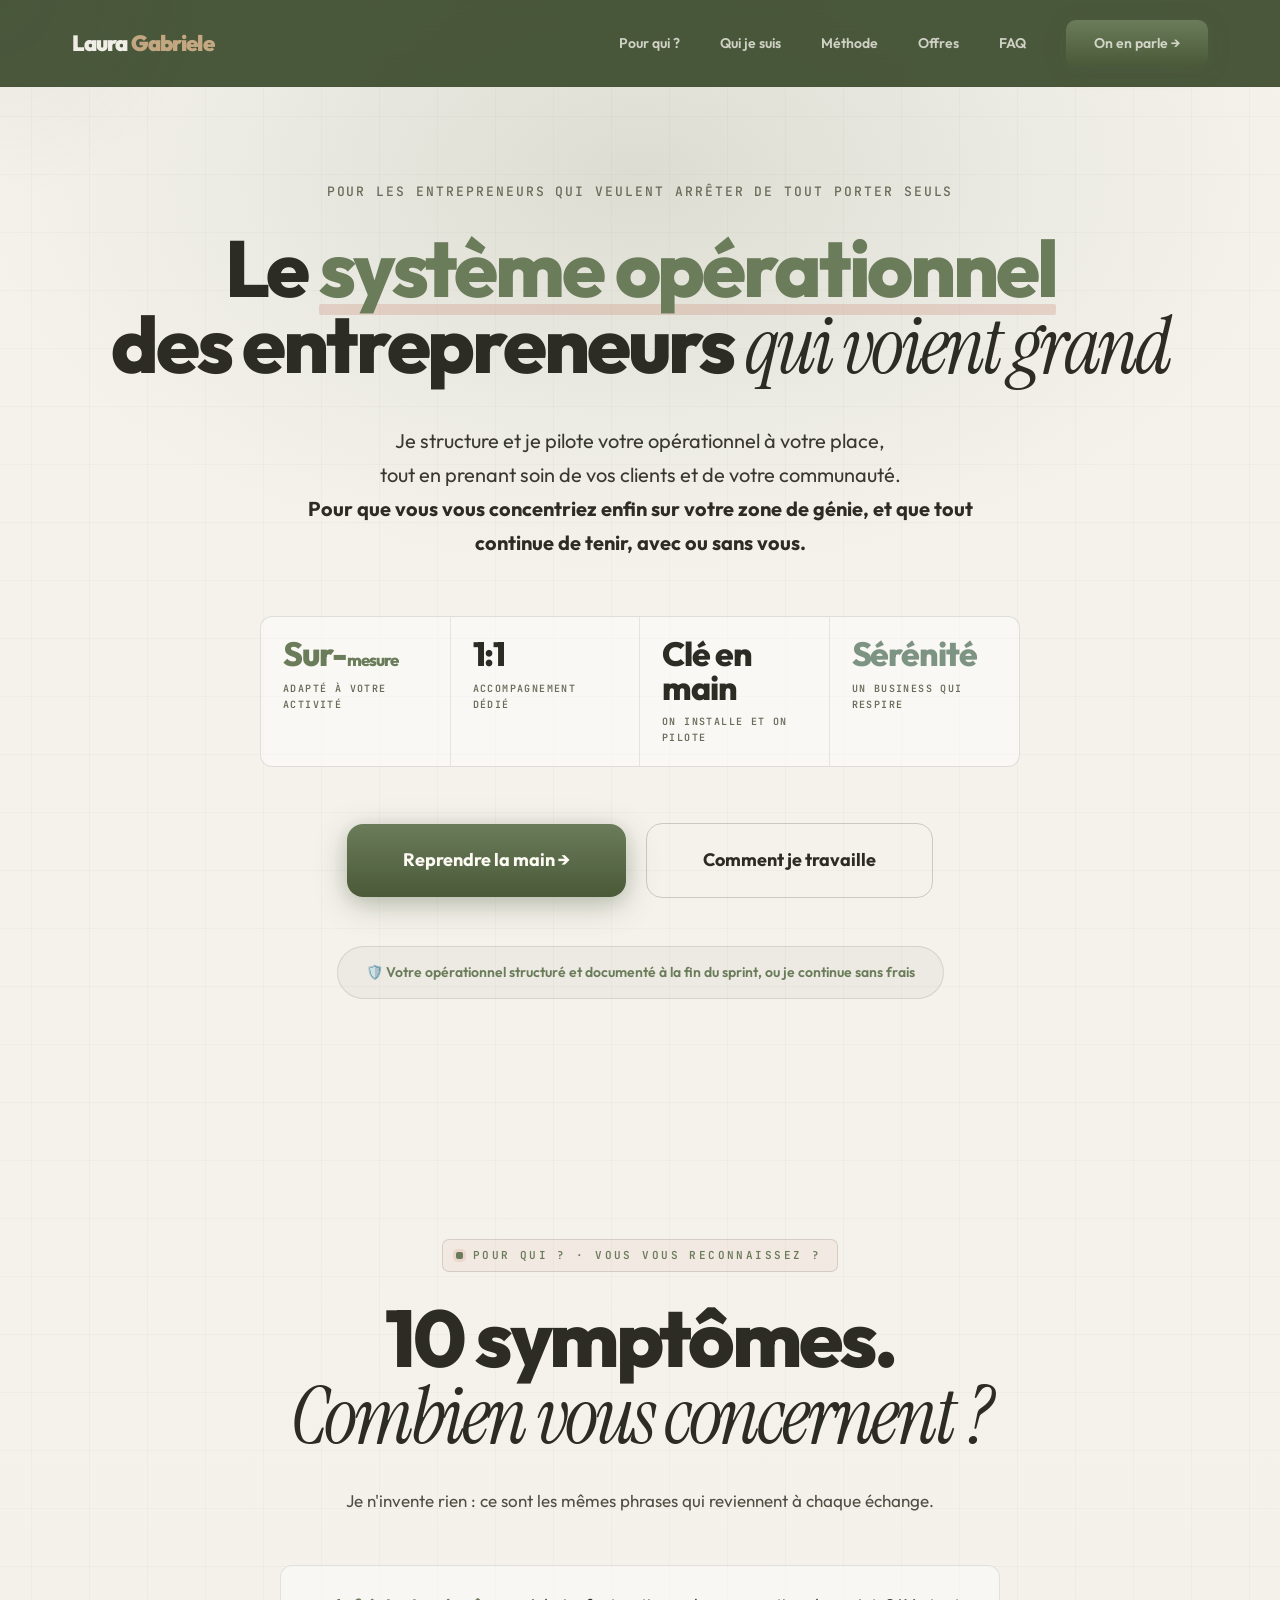
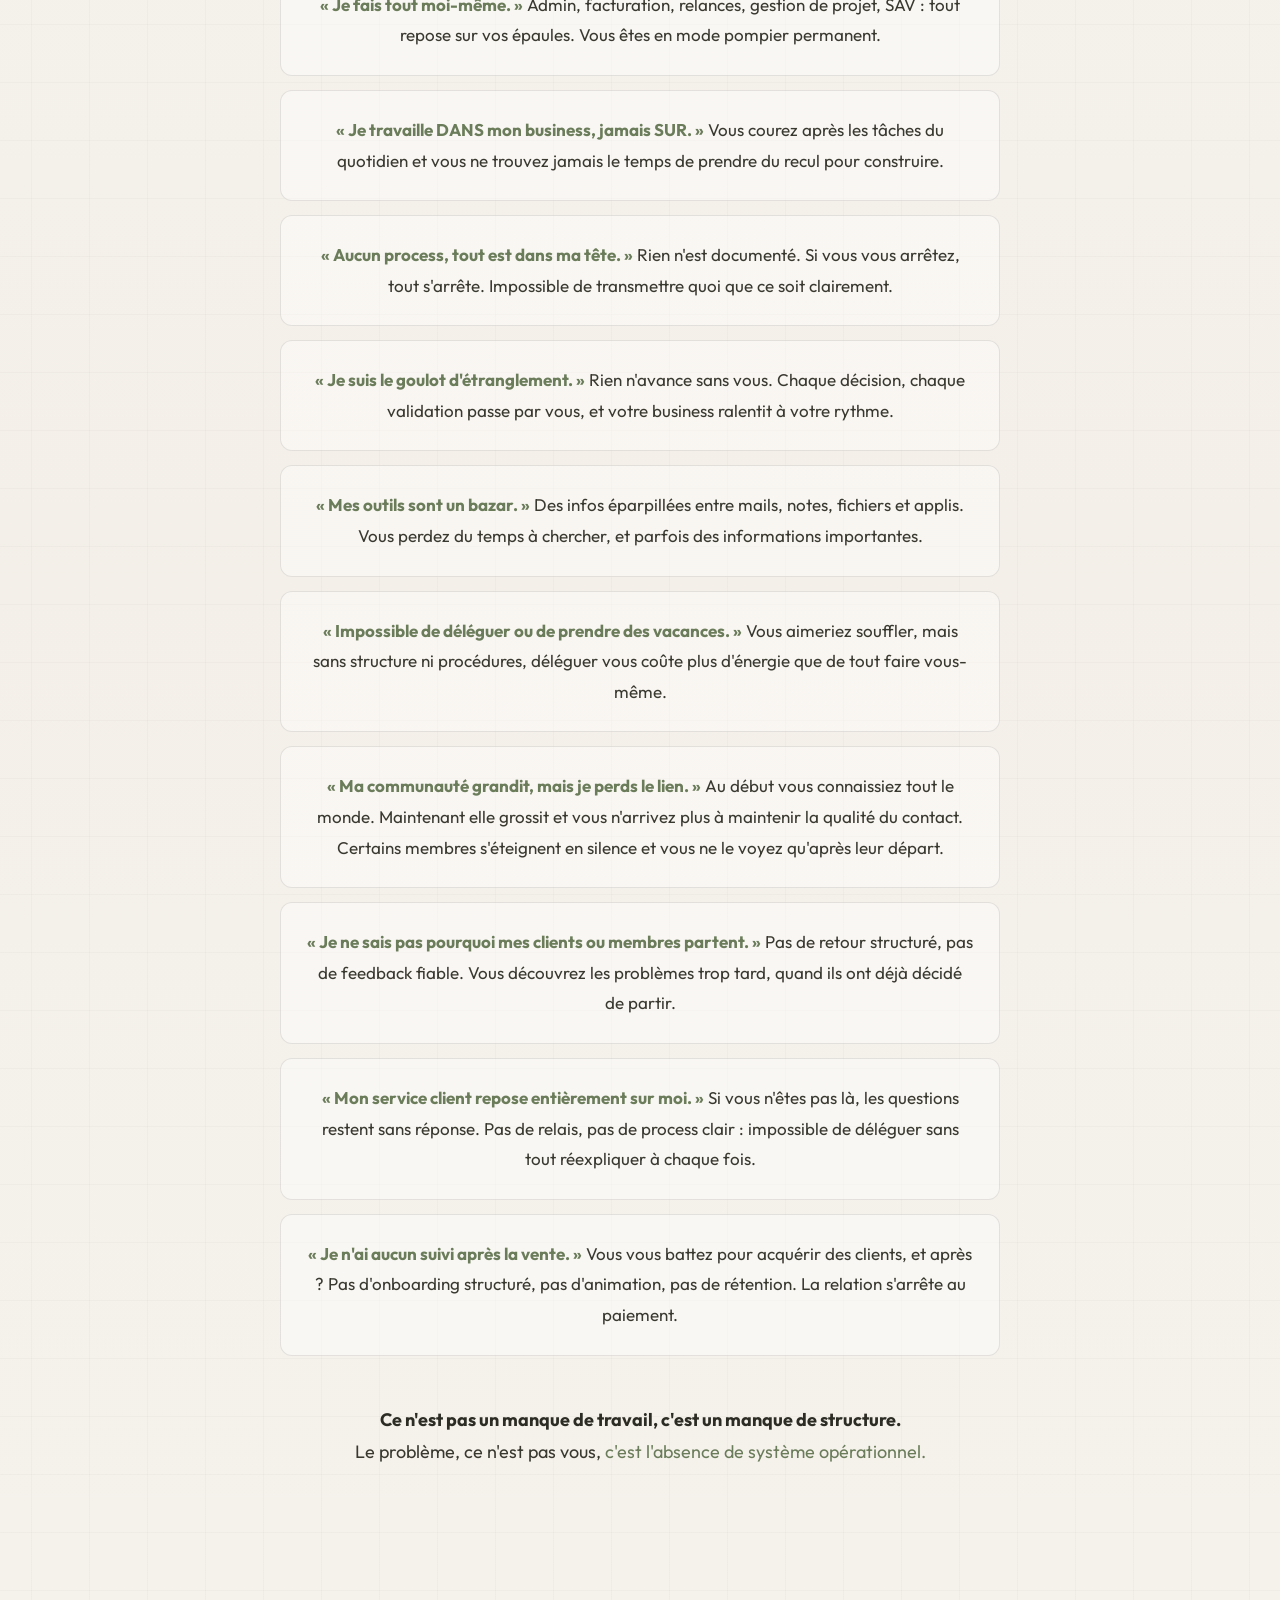
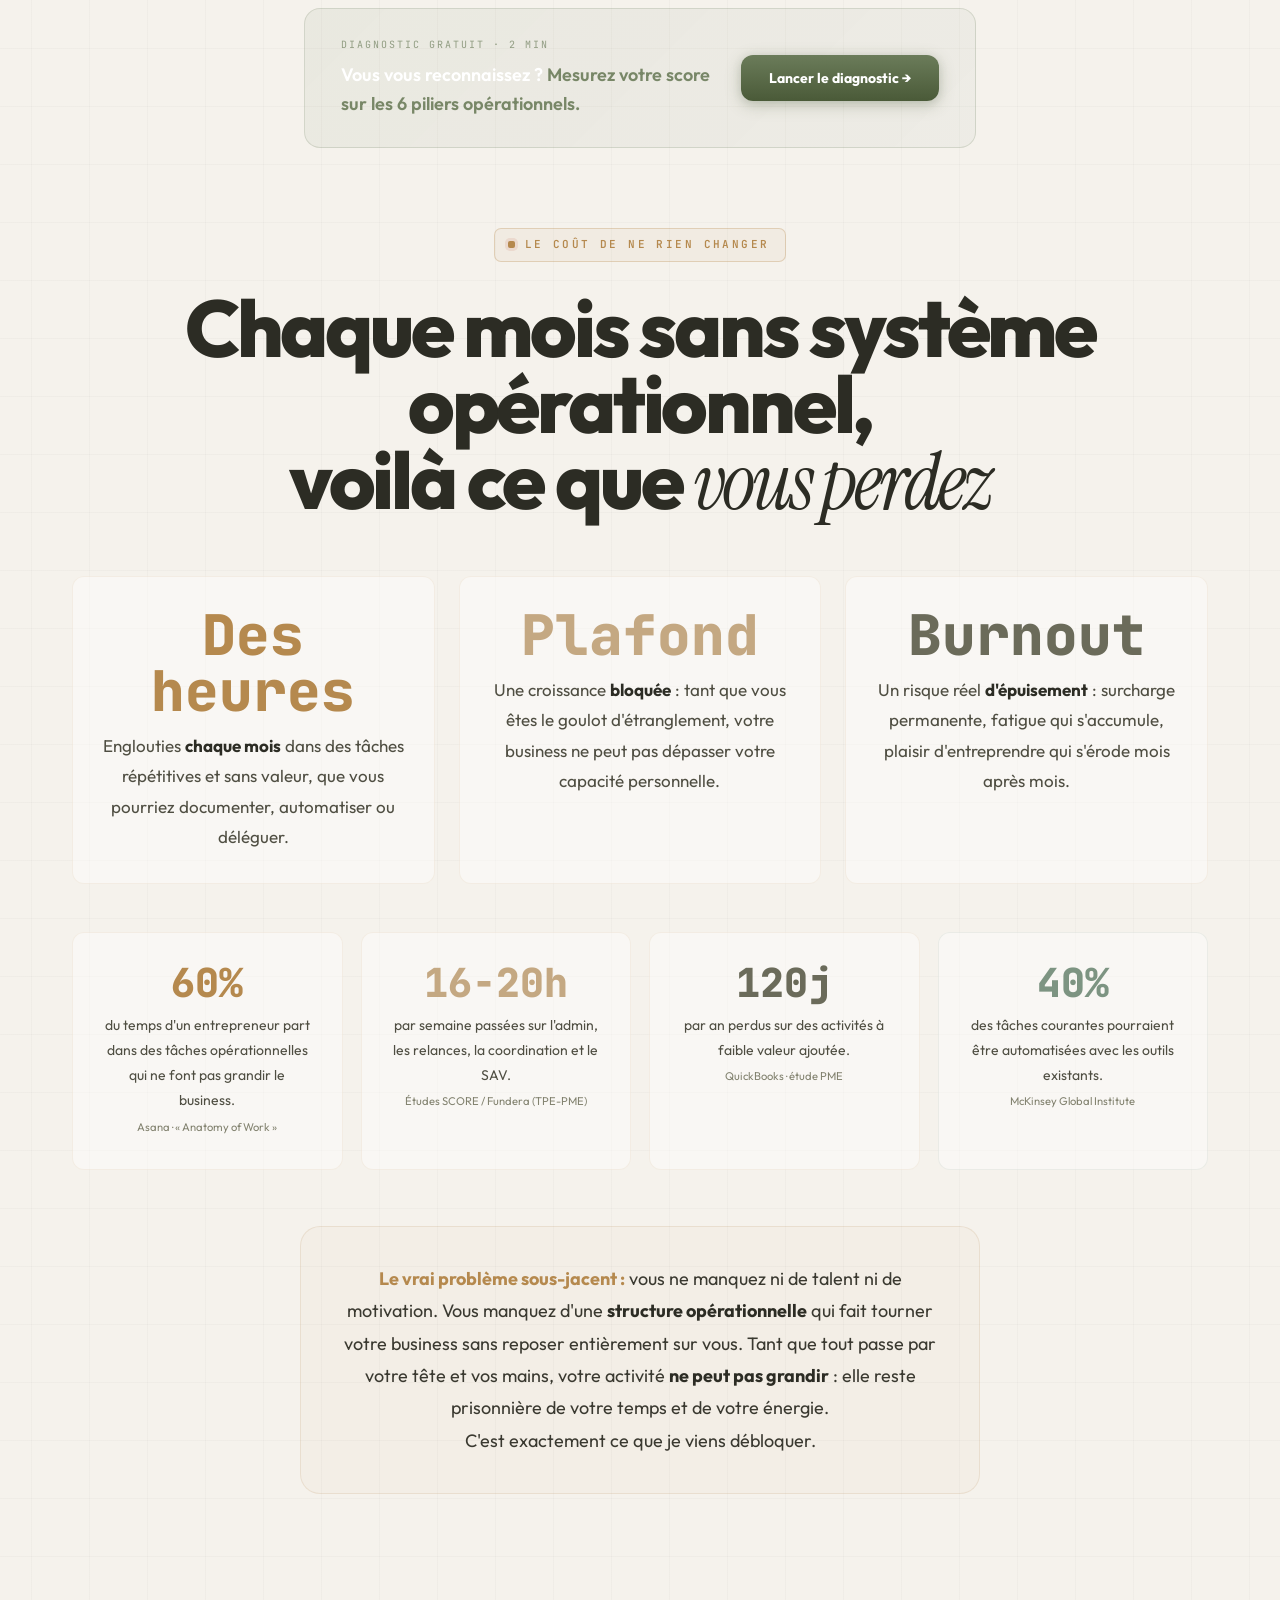
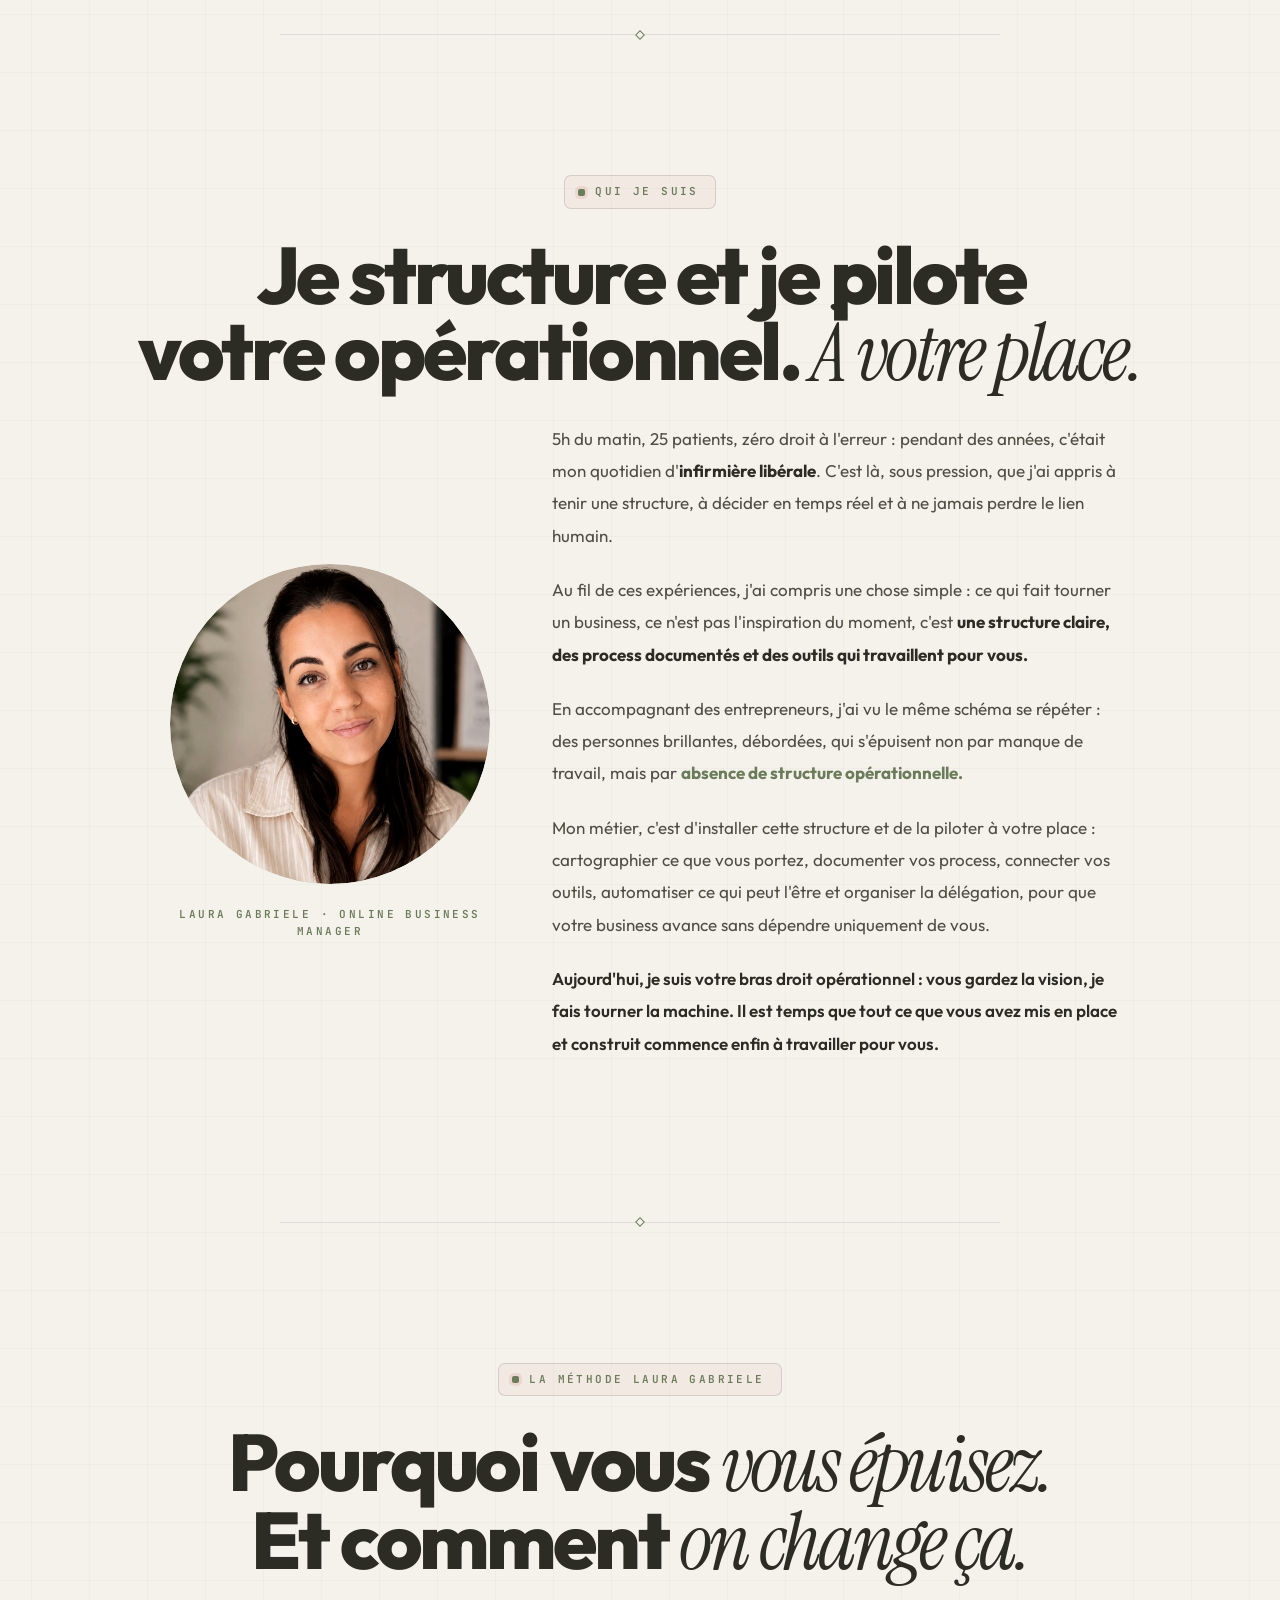
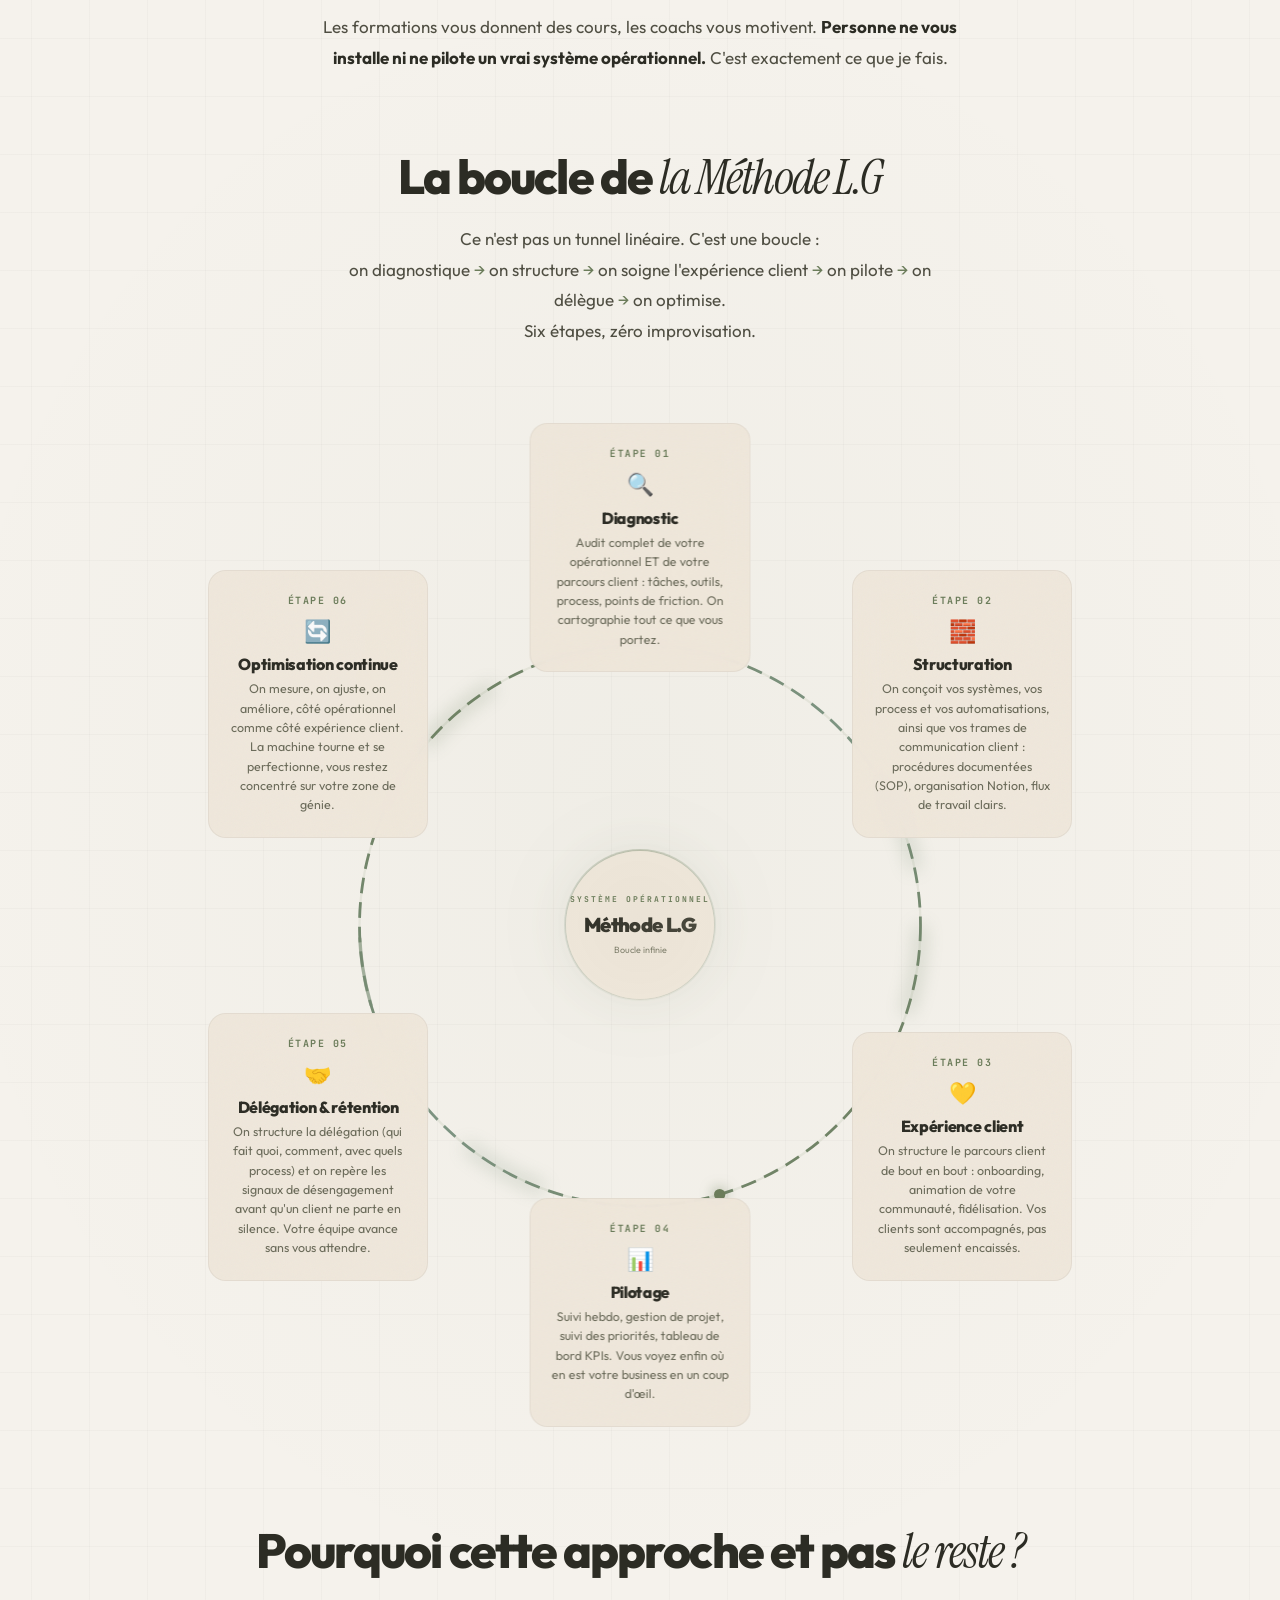
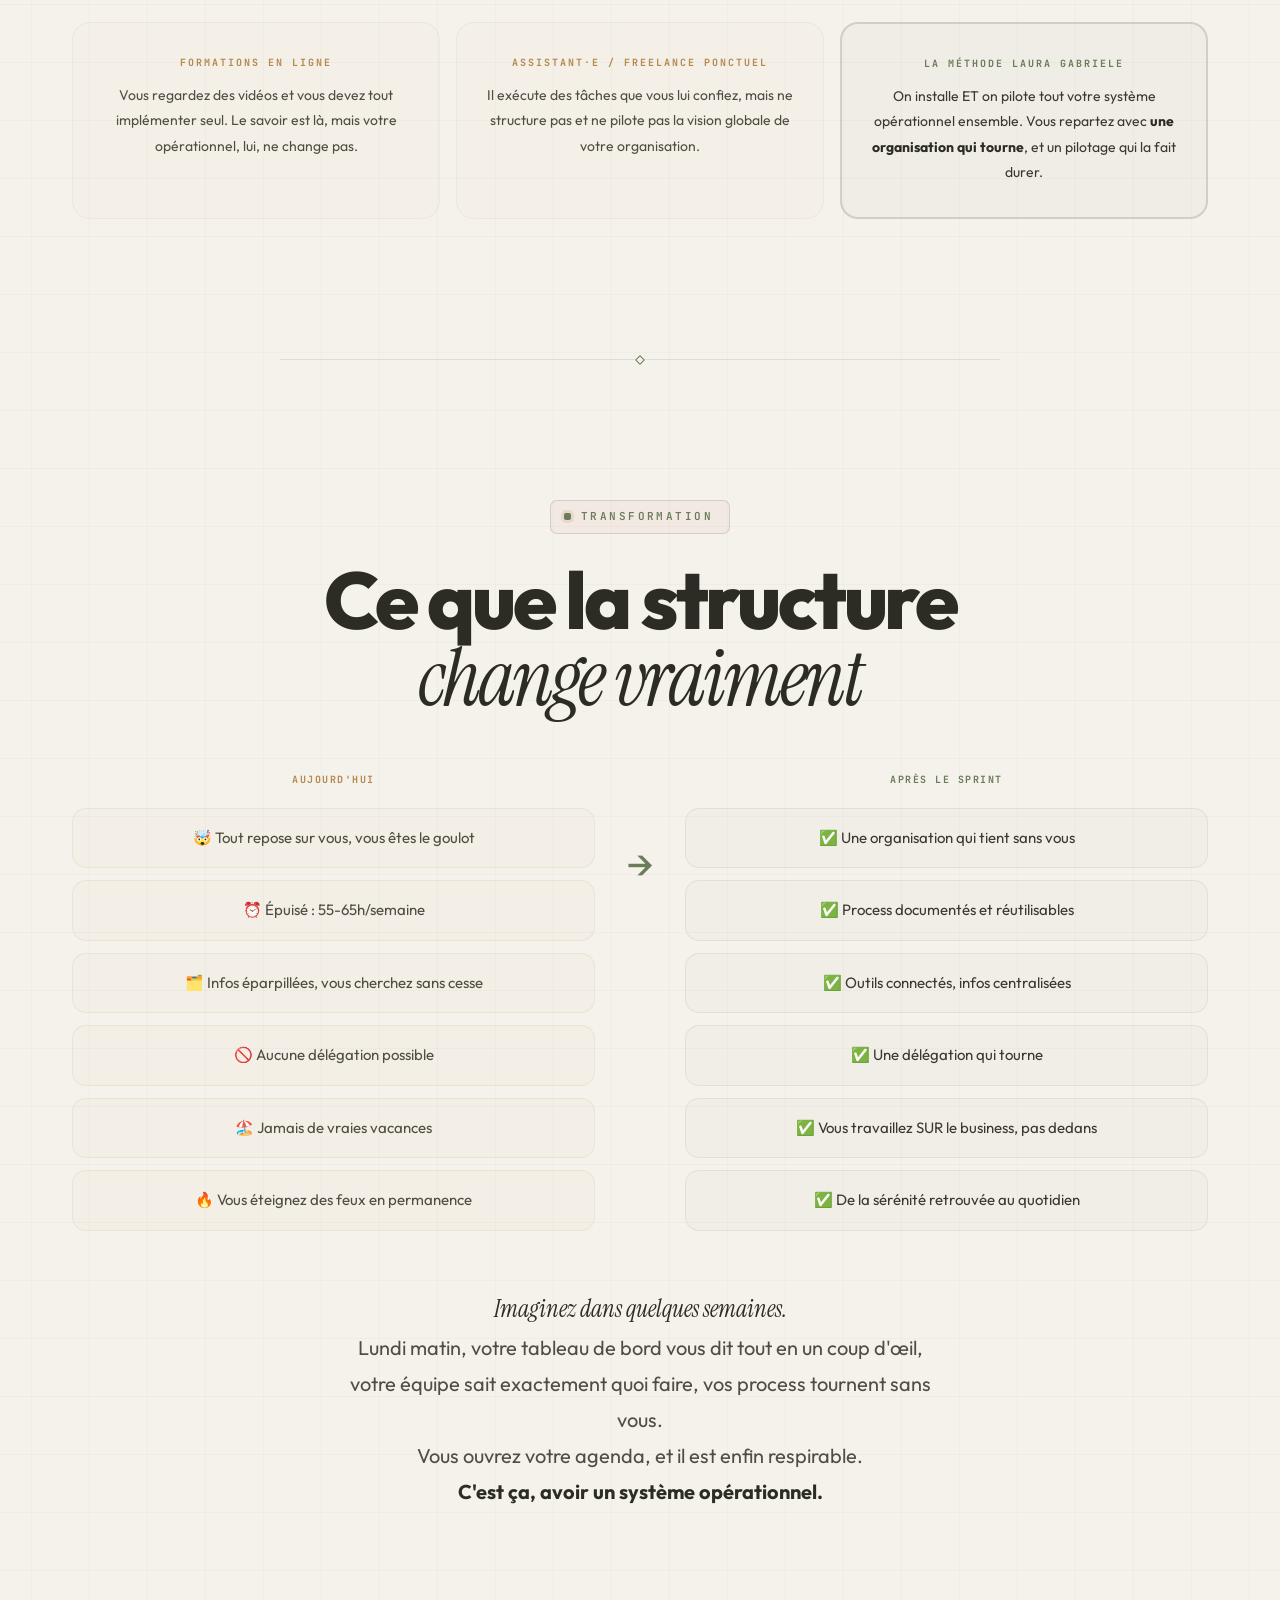
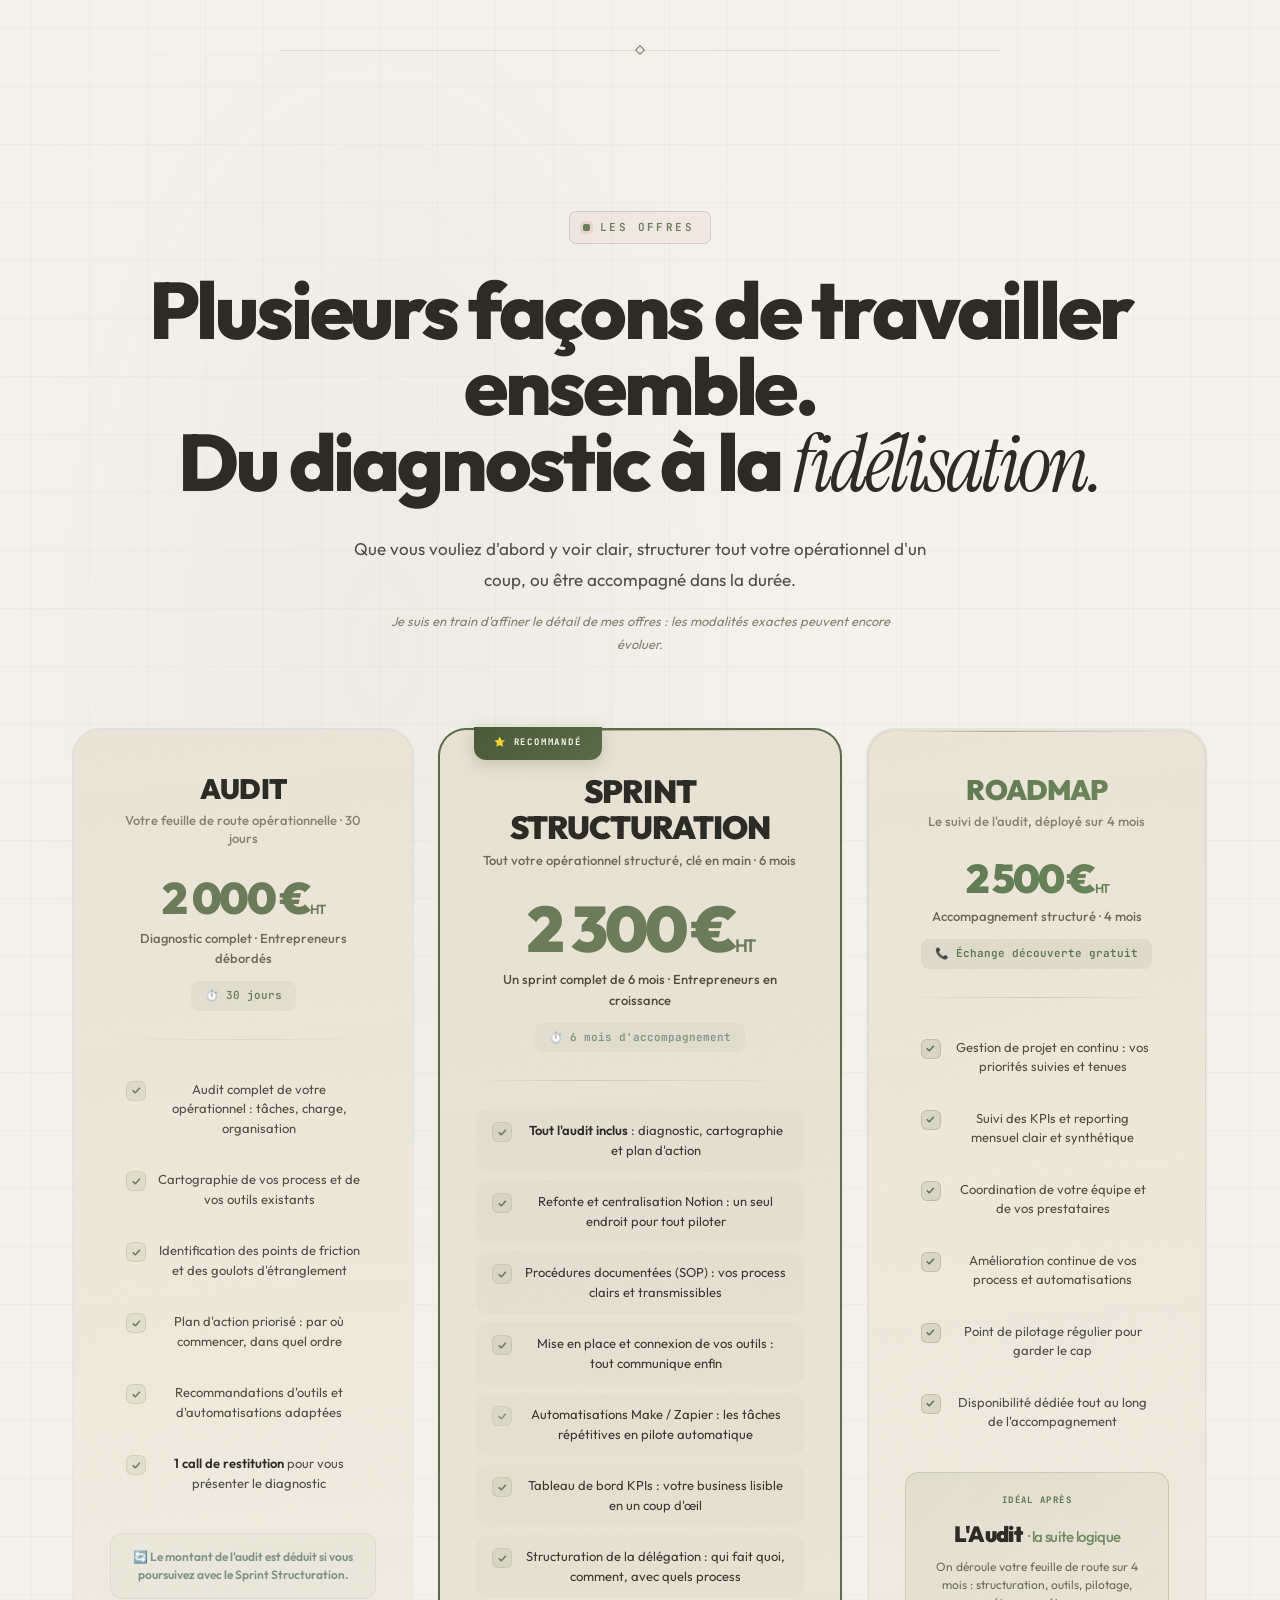
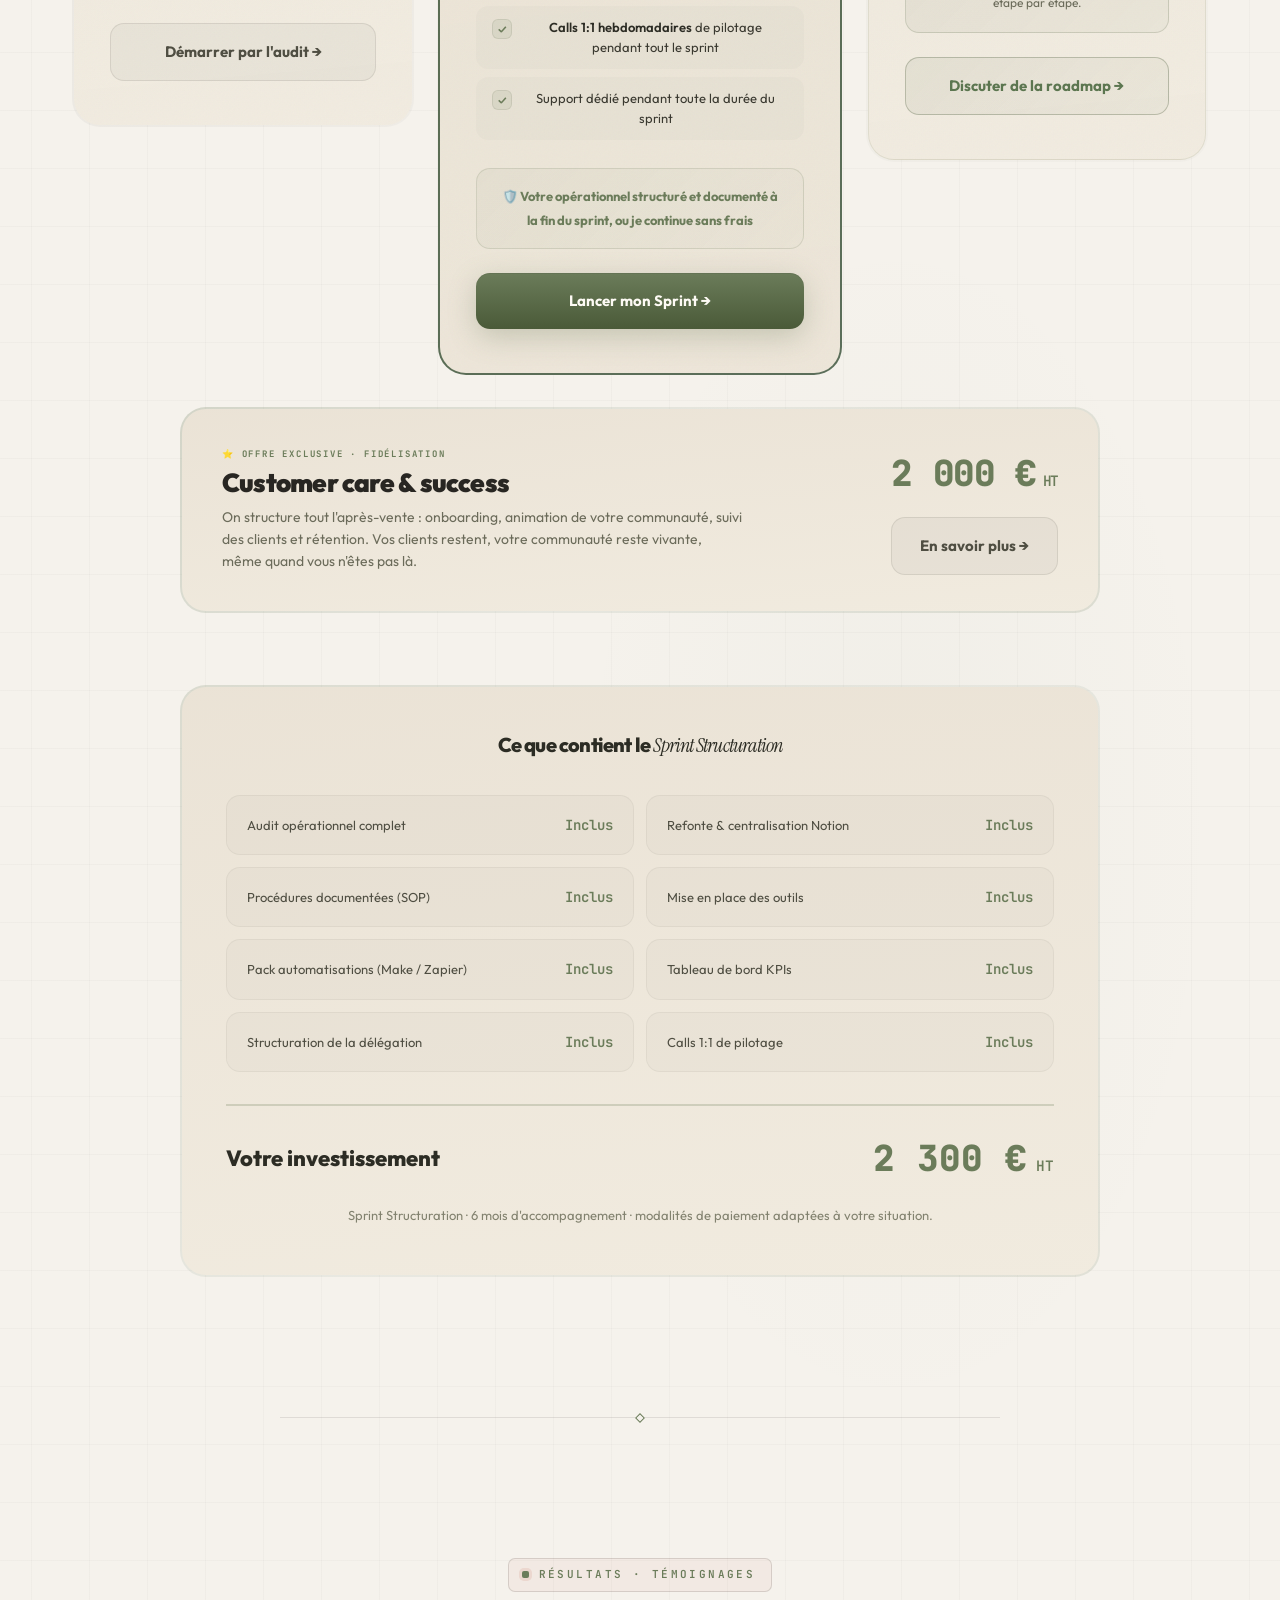
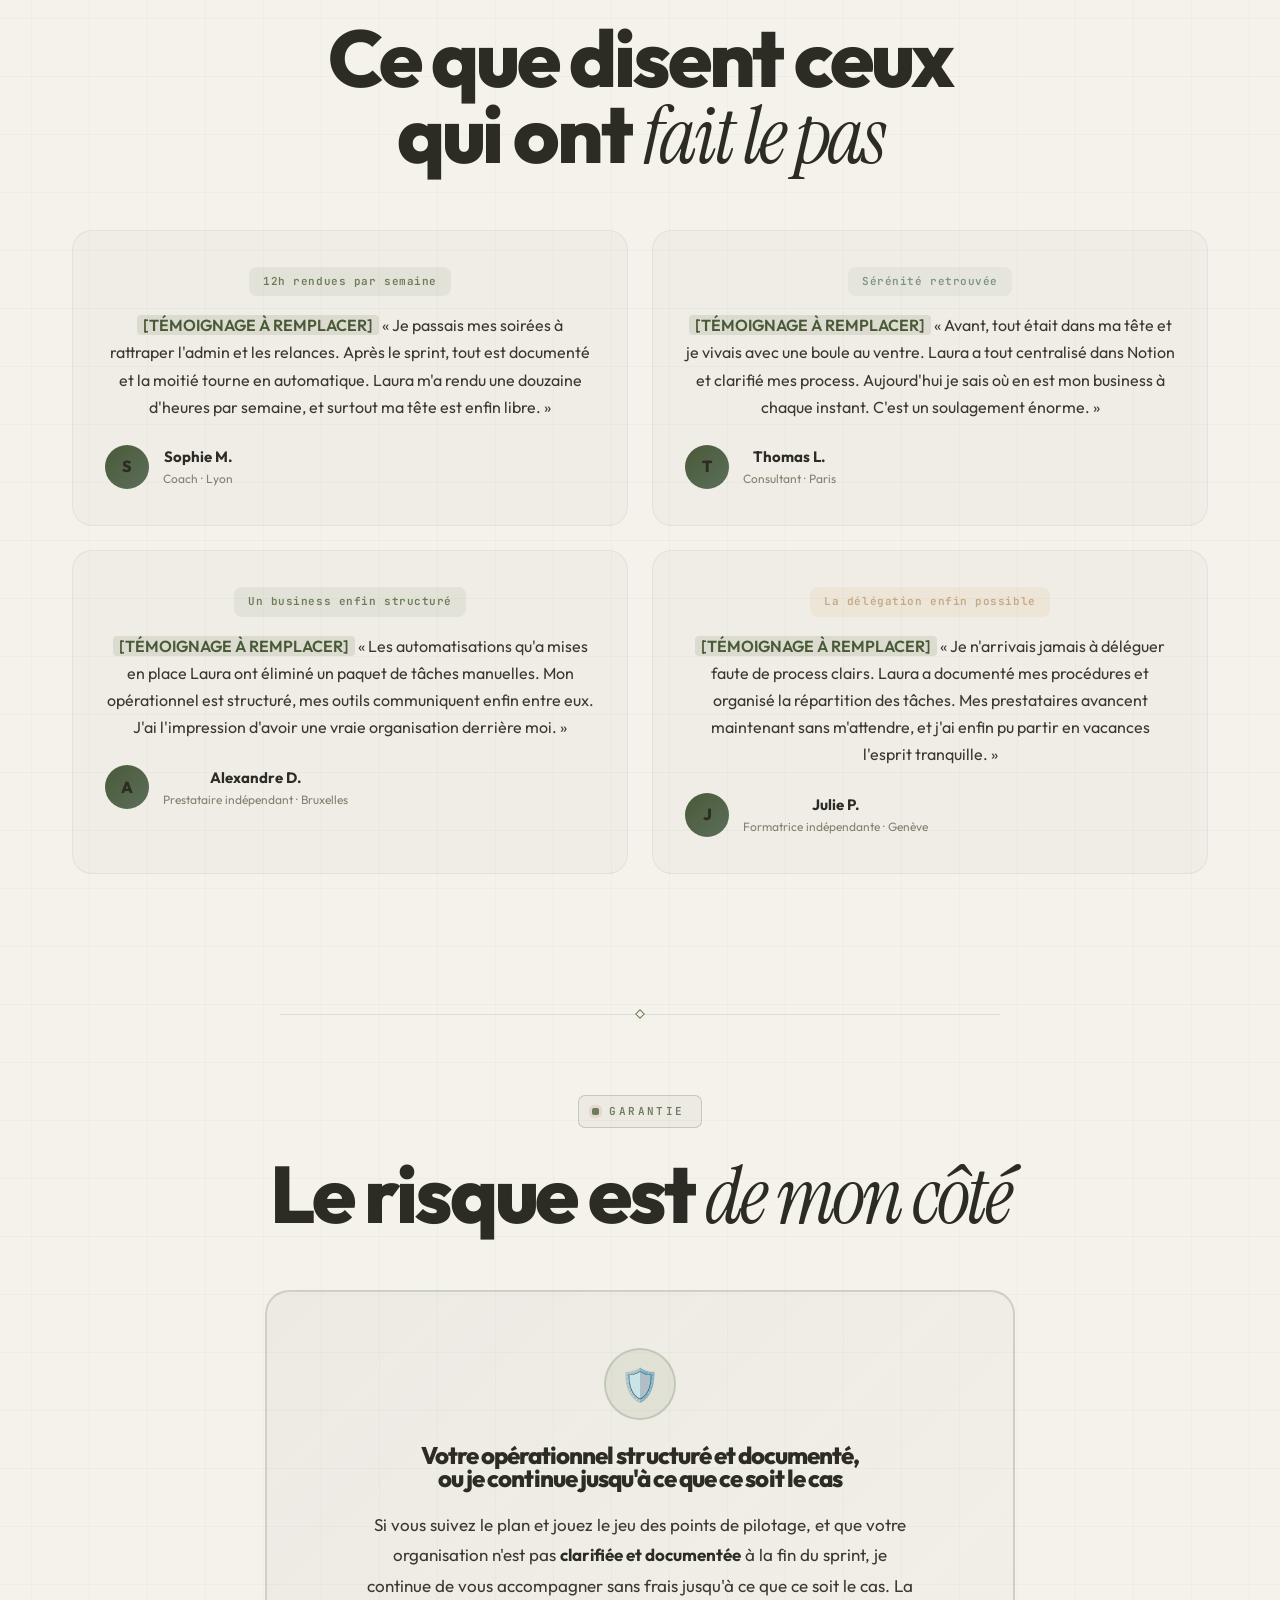
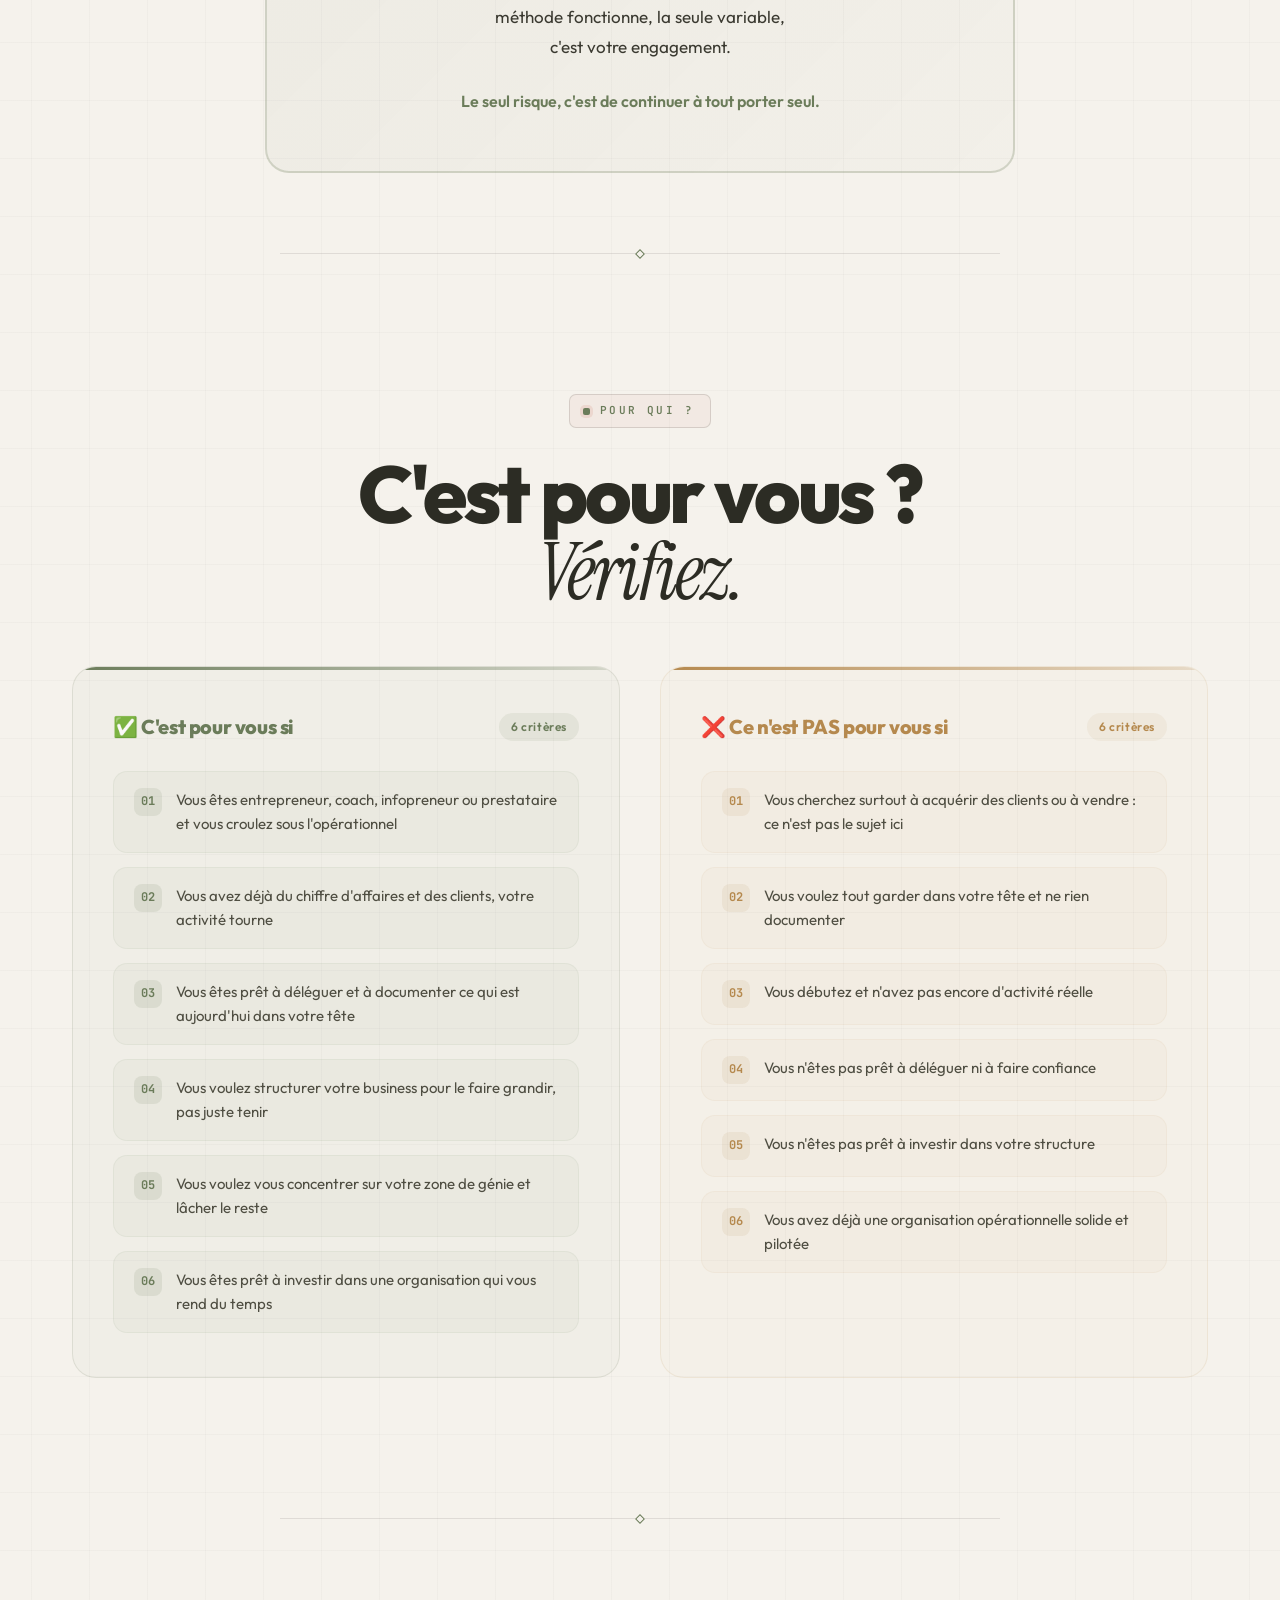
==== commit 00e7a86f: "DA : application de la palette couleur de Laura (doc p.7) - Fonds crème lin (#F5F2EC), texte noir ch" ====
--- a/index.html
+++ b/index.html
@@ -14,40 +14,40 @@
     *, *::before, *::after { box-sizing: border-box; margin: 0; padding: 0; }
 
     :root {
-      --black: #f6f1e9;
-      --white: #1f1c18;
-      --gray-100: #2a2622;
-      --gray-200: #38332d;
-      --gray-300: #4f4840;
-      --gray-400: #6b6359;
-      --gray-500: #8a8073;
-      --gray-600: #a89e8f;
-      --gray-700: #c5bbab;
-      --gray-800: #ddd3c2;
-      --gray-900: #ebe3d6;
-      --gray-950: #f1ebdf;
-      
-      --purple-300: #d98a66;
-      --purple-400: #bb5638;
-      --purple-500: #a94e33;
-      --purple-600: #97462d;
-      --purple-700: #843d27;
-      
-      --cyan-300: #9db89d;
+      --black: #F5F2EC;
+      --white: #2C2C24;
+      --gray-100: #2C2C24;
+      --gray-200: #3a3930;
+      --gray-300: #4f4e42;
+      --gray-400: #6B6B5A;
+      --gray-500: #82826f;
+      --gray-600: #9a9a86;
+      --gray-700: #b6b6a2;
+      --gray-800: #C8CEBC;
+      --gray-900: #D6E2CE;
+      --gray-950: #EAE8DF;
+
+      --purple-300: #8a9a73;
+      --purple-400: #6B7C5A;
+      --purple-500: #5a6b4a;
+      --purple-600: #4A5A38;
+      --purple-700: #3B4A2C;
+
+      --cyan-300: #c3d4b8;
       --cyan-400: #7d9482;
       --cyan-500: #5b6e5a;
-      
-      --pink-400: #d98a6e;
-      --pink-500: #cf6d4a;
-      
-      --green-400: #6f8a5f;
-      --green-500: #5c7650;
-      
-      --red-400: #d98a6e;
-      --red-500: #c65d45;
-      
-      --amber-400: #caa852;
-      --amber-500: #c08a3c;
+
+      --pink-400: #C4A882;
+      --pink-500: #b2956d;
+
+      --green-400: #6B7C5A;
+      --green-500: #4A5A38;
+
+      --red-400: #b5894e;
+      --red-500: #9c7240;
+
+      --amber-400: #C4A882;
+      --amber-500: #b2956d;
     }
 
     html { scroll-behavior: smooth; background: var(--black); }
@@ -148,7 +148,7 @@
       justify-content: center;
       gap: 10px;
       padding: 18px 44px;
-      background: linear-gradient(180deg, #b85333, #a3492c);
+      background: linear-gradient(180deg, #6B7C5A, #4A5A38);
       color: #fdfaf4;
       text-decoration: none;
       border-radius: 14px;
@@ -160,7 +160,7 @@
       cursor: pointer;
       position: relative;
       overflow: hidden;
-      box-shadow: 0 8px 32px rgba(158,77,55,0.25), 0 4px 16px rgba(91,110,90,0.15);
+      box-shadow: 0 8px 32px rgba(74,90,56,0.25), 0 4px 16px rgba(91,110,90,0.15);
     }
     .btn::after {
       content: '';
@@ -172,22 +172,22 @@
     }
     .btn:hover { 
       transform: translateY(-3px); 
-      box-shadow: 0 16px 48px rgba(158,77,55,0.35), 0 8px 24px rgba(91,110,90,0.2);
+      box-shadow: 0 16px 48px rgba(74,90,56,0.35), 0 8px 24px rgba(91,110,90,0.2);
     }
     .btn:hover::after { opacity: 1; }
     .btn-lg { padding: 22px 56px; font-size: 1.125rem; border-radius: 16px; }
     .hero-cta-row .btn-lg:first-child {
-      background: linear-gradient(180deg, #b85333, #a3492c);
-      box-shadow: 0 8px 32px rgba(158,77,55,0.3), 0 4px 16px rgba(91,110,90,0.15);
+      background: linear-gradient(180deg, #6B7C5A, #4A5A38);
+      box-shadow: 0 8px 32px rgba(74,90,56,0.3), 0 4px 16px rgba(91,110,90,0.15);
       animation: heroCTAPulse 3s ease-in-out infinite;
     }
     @keyframes heroCTAPulse {
-      0%, 100% { box-shadow: 0 8px 32px rgba(158,77,55,0.3), 0 4px 16px rgba(91,110,90,0.15); }
-      50% { box-shadow: 0 8px 40px rgba(158,77,55,0.45), 0 4px 24px rgba(91,110,90,0.25); }
+      0%, 100% { box-shadow: 0 8px 32px rgba(74,90,56,0.3), 0 4px 16px rgba(91,110,90,0.15); }
+      50% { box-shadow: 0 8px 40px rgba(74,90,56,0.45), 0 4px 24px rgba(91,110,90,0.25); }
     }
     .hero-cta-row .btn-lg:first-child:hover {
       animation: none;
-      box-shadow: 0 16px 48px rgba(158,77,55,0.4), 0 8px 24px rgba(91,110,90,0.25);
+      box-shadow: 0 16px 48px rgba(74,90,56,0.4), 0 8px 24px rgba(91,110,90,0.25);
     }
     .btn-ghost {
       background: transparent;
@@ -204,21 +204,21 @@
     /* NAV */
     nav {
       position: fixed; top: 0; left: 0; right: 0; z-index: 1000;
-      background: rgba(246,241,233,0.9);
+      background: rgba(59,74,44,0.92);
       backdrop-filter: blur(20px) saturate(1.1);
       -webkit-backdrop-filter: blur(20px) saturate(1.1);
-      border-bottom: 1px solid rgba(31,28,24,0.09);
+      border-bottom: 1px solid rgba(255,255,255,0.08);
     }
     .nav-inner {
       max-width: 1200px; margin: 0 auto; padding: 20px 32px;
       display: flex; justify-content: space-between; align-items: center;
     }
-    .nav-logo { font-size: 1.375rem; font-weight: 900; color: var(--white); text-decoration: none; letter-spacing: -0.04em; }
-    .nav-logo span { color: var(--purple-400); }
+    .nav-logo { font-size: 1.375rem; font-weight: 900; color: #F5F2EC; text-decoration: none; letter-spacing: -0.04em; }
+    .nav-logo span { color: #C4A882; }
     .nav-links { display: flex; gap: 40px; list-style: none; align-items: center; }
-    .nav-links a { color: var(--gray-400); text-decoration: none; font-size: 0.875rem; font-weight: 600; transition: color 0.2s; }
-    .nav-links a:hover { color: var(--white); }
-    .nav-cta { padding: 12px 28px !important; font-size: 0.875rem !important; border-radius: 10px !important; box-shadow: 0 4px 20px rgba(158,77,55,0.3), 0 2px 10px rgba(91,110,90,0.2) !important; }
+    .nav-links a { color: rgba(245,242,236,0.78); text-decoration: none; font-size: 0.875rem; font-weight: 600; transition: color 0.2s; }
+    .nav-links a:hover { color: #ffffff; }
+    .nav-cta { padding: 12px 28px !important; font-size: 0.875rem !important; border-radius: 10px !important; box-shadow: 0 4px 20px rgba(74,90,56,0.3), 0 2px 10px rgba(91,110,90,0.2) !important; }
 
     /* ======== HERO ======== */
     .hero {
@@ -229,7 +229,7 @@
     .hero::before {
       content: ''; position: absolute; top: -40%; left: 50%; transform: translateX(-50%);
       width: 160%; height: 160%;
-      background: radial-gradient(ellipse 50% 35% at 50% 35%, rgba(194,103,78,0.18), rgba(125,148,130,0.08) 40%, transparent 65%);
+      background: radial-gradient(ellipse 50% 35% at 50% 35%, rgba(107,124,90,0.18), rgba(125,148,130,0.08) 40%, transparent 65%);
       pointer-events: none; animation: heroBreath 10s ease-in-out infinite;
     }
     @keyframes heroBreath {
@@ -255,7 +255,7 @@
     .hero-cta-row { display: flex; gap: 20px; justify-content: center; align-items: center; flex-wrap: wrap; }
     .guarantee-micro {
       margin-top: 48px; display: inline-flex; align-items: center; gap: 12px;
-      padding: 14px 28px; background: rgba(111,138,95,0.06); border: 1px solid rgba(111,138,95,0.2);
+      padding: 14px 28px; background: rgba(107,124,90,0.06); border: 1px solid rgba(107,124,90,0.2);
       border-radius: 100px; font-size: 0.875rem; color: var(--green-400); font-weight: 600;
     }
 
@@ -289,10 +289,10 @@
       border-radius: 50%;
       background: conic-gradient(
         from 200deg,
-        rgba(194,103,78,0.25),
+        rgba(107,124,90,0.25),
         rgba(125,148,130,0.12) 120deg,
-        rgba(207,109,74,0.08) 240deg,
-        rgba(194,103,78,0.25)
+        rgba(107,124,90,0.08) 240deg,
+        rgba(107,124,90,0.25)
       );
       filter: blur(28px);
       z-index: 0;
@@ -324,7 +324,7 @@
       transform: translateX(-50%);
       width: 75%;
       height: 56px;
-      background: radial-gradient(ellipse, rgba(194,103,78,0.3), rgba(125,148,130,0.08) 50%, transparent 75%);
+      background: radial-gradient(ellipse, rgba(107,124,90,0.3), rgba(125,148,130,0.08) 50%, transparent 75%);
       filter: blur(22px);
       pointer-events: none;
       z-index: 0;
@@ -498,43 +498,43 @@
     /* === TIER COLORS === */
     /* Above water — danger red */
     .ice-tier--1 {
-      background: linear-gradient(135deg, rgba(198,93,69,0.12), rgba(198,93,69,0.06));
-      border: 1px solid rgba(198,93,69,0.15);
+      background: linear-gradient(135deg, rgba(181,137,78,0.12), rgba(181,137,78,0.06));
+      border: 1px solid rgba(181,137,78,0.15);
     }
     .ice-tier--1:hover {
-      box-shadow: 0 8px 32px rgba(198,93,69,0.12);
-      border-color: rgba(198,93,69,0.3);
-    }
-    .ice-tier--1 .ice-tier-pct { color: #c65d45; }
+      box-shadow: 0 8px 32px rgba(181,137,78,0.12);
+      border-color: rgba(181,137,78,0.3);
+    }
+    .ice-tier--1 .ice-tier-pct { color: #9c7240; }
 
     /* Below water — progressively deeper purple */
     .ice-tier--2 {
-      background: linear-gradient(135deg, rgba(194,103,78,0.06), rgba(179,90,66,0.04));
-      border: 1px solid rgba(194,103,78,0.1);
-    }
-    .ice-tier--2:hover { box-shadow: 0 8px 32px rgba(194,103,78,0.08); border-color: rgba(194,103,78,0.2); }
-    .ice-tier--2 .ice-tier-pct { color: rgba(194,103,78,0.7); }
+      background: linear-gradient(135deg, rgba(107,124,90,0.06), rgba(179,90,66,0.04));
+      border: 1px solid rgba(107,124,90,0.1);
+    }
+    .ice-tier--2:hover { box-shadow: 0 8px 32px rgba(107,124,90,0.08); border-color: rgba(107,124,90,0.2); }
+    .ice-tier--2 .ice-tier-pct { color: rgba(107,124,90,0.7); }
 
     .ice-tier--3 {
-      background: linear-gradient(135deg, rgba(194,103,78,0.09), rgba(179,90,66,0.06));
-      border: 1px solid rgba(194,103,78,0.12);
-    }
-    .ice-tier--3:hover { box-shadow: 0 8px 32px rgba(194,103,78,0.1); border-color: rgba(194,103,78,0.25); }
-    .ice-tier--3 .ice-tier-pct { color: rgba(194,103,78,0.8); }
+      background: linear-gradient(135deg, rgba(107,124,90,0.09), rgba(179,90,66,0.06));
+      border: 1px solid rgba(107,124,90,0.12);
+    }
+    .ice-tier--3:hover { box-shadow: 0 8px 32px rgba(107,124,90,0.1); border-color: rgba(107,124,90,0.25); }
+    .ice-tier--3 .ice-tier-pct { color: rgba(107,124,90,0.8); }
 
     .ice-tier--4 {
-      background: linear-gradient(135deg, rgba(194,103,78,0.13), rgba(179,90,66,0.08));
-      border: 1px solid rgba(194,103,78,0.15);
-    }
-    .ice-tier--4:hover { box-shadow: 0 12px 40px rgba(194,103,78,0.12); border-color: rgba(194,103,78,0.3); }
-    .ice-tier--4 .ice-tier-pct { color: rgba(194,103,78,0.9); }
+      background: linear-gradient(135deg, rgba(107,124,90,0.13), rgba(179,90,66,0.08));
+      border: 1px solid rgba(107,124,90,0.15);
+    }
+    .ice-tier--4:hover { box-shadow: 0 12px 40px rgba(107,124,90,0.12); border-color: rgba(107,124,90,0.3); }
+    .ice-tier--4 .ice-tier-pct { color: rgba(107,124,90,0.9); }
 
     .ice-tier--5 {
-      background: linear-gradient(135deg, rgba(194,103,78,0.18), rgba(179,90,66,0.12));
-      border: 1px solid rgba(194,103,78,0.2);
+      background: linear-gradient(135deg, rgba(107,124,90,0.18), rgba(179,90,66,0.12));
+      border: 1px solid rgba(107,124,90,0.2);
       min-height: 68px;
     }
-    .ice-tier--5:hover { box-shadow: 0 16px 48px rgba(194,103,78,0.15); border-color: rgba(194,103,78,0.35); }
+    .ice-tier--5:hover { box-shadow: 0 16px 48px rgba(107,124,90,0.15); border-color: rgba(107,124,90,0.35); }
     .ice-tier--5 .ice-tier-pct { color: var(--purple-400); font-size: 1.5rem; }
 
     /* === WATERLINE === */
@@ -604,7 +604,7 @@
       content: '';
       position: absolute;
       top: -20px; left: 10%; right: 10%; bottom: -20px;
-      background: radial-gradient(ellipse 100% 100% at 50% 30%, rgba(194,103,78,0.06), transparent 70%);
+      background: radial-gradient(ellipse 100% 100% at 50% 30%, rgba(107,124,90,0.06), transparent 70%);
       pointer-events: none;
       z-index: -1;
     }
@@ -614,8 +614,8 @@
       margin-top: 20px;
       padding: 24px 28px;
       border-radius: 16px;
-      background: linear-gradient(135deg, rgba(194,103,78,0.08), rgba(125,148,130,0.04));
-      border: 1px solid rgba(194,103,78,0.18);
+      background: linear-gradient(135deg, rgba(107,124,90,0.08), rgba(125,148,130,0.04));
+      border: 1px solid rgba(107,124,90,0.18);
       text-align: center;
       position: relative;
       overflow: hidden;
@@ -624,7 +624,7 @@
       content: '';
       position: absolute;
       top: 0; left: 15%; right: 15%; height: 1px;
-      background: linear-gradient(90deg, transparent, rgba(194,103,78,0.4), rgba(125,148,130,0.3), transparent);
+      background: linear-gradient(90deg, transparent, rgba(107,124,90,0.4), rgba(125,148,130,0.3), transparent);
     }
     .ice-conclusion-num {
       font-family: 'JetBrains Mono', monospace;
@@ -696,7 +696,7 @@
     }
     .orbit-ring-bg {
       fill: none;
-      stroke: rgba(194,103,78,0.10);
+      stroke: rgba(107,124,90,0.10);
       stroke-width: 2;
     }
     .orbit-ring-dash {
@@ -720,7 +720,7 @@
     }
     .orbit-particle {
       fill: var(--purple-400);
-      filter: drop-shadow(0 0 6px rgba(194,103,78,0.8));
+      filter: drop-shadow(0 0 6px rgba(107,124,90,0.8));
     }
     .orbit-particle-trail {
       fill: none;
@@ -742,16 +742,16 @@
       align-items: center;
       justify-content: center;
       z-index: 5;
-      background: radial-gradient(circle, rgba(235,227,214,0.98) 40%, rgba(194,103,78,0.04) 100%);
-      border: 1px solid rgba(194,103,78,0.12);
-      box-shadow: 0 0 60px rgba(194,103,78,0.08), 0 0 120px rgba(194,103,78,0.04);
+      background: radial-gradient(circle, rgba(235,227,214,0.98) 40%, rgba(107,124,90,0.04) 100%);
+      border: 1px solid rgba(107,124,90,0.12);
+      box-shadow: 0 0 60px rgba(107,124,90,0.08), 0 0 120px rgba(107,124,90,0.04);
     }
     .orbit-hub::before {
       content: '';
       position: absolute;
       inset: -2px;
       border-radius: 50%;
-      background: conic-gradient(from 0deg, rgba(194,103,78,0.3), rgba(125,148,130,0.15), rgba(194,103,78,0.05), rgba(125,148,130,0.2), rgba(194,103,78,0.3));
+      background: conic-gradient(from 0deg, rgba(107,124,90,0.3), rgba(125,148,130,0.15), rgba(107,124,90,0.05), rgba(125,148,130,0.2), rgba(107,124,90,0.3));
       z-index: -1;
       animation: hubRotate 12s linear infinite;
     }
@@ -839,9 +839,9 @@
       pointer-events: none;
     }
     .orbit-node:hover .orbit-node-inner {
-      border-color: rgba(194,103,78,0.25);
+      border-color: rgba(107,124,90,0.25);
       transform: scale(1.03);
-      box-shadow: 0 12px 40px rgba(194,103,78,0.12), 0 0 0 1px rgba(194,103,78,0.1);
+      box-shadow: 0 12px 40px rgba(107,124,90,0.12), 0 0 0 1px rgba(107,124,90,0.1);
     }
     .orbit-node-num {
       font-family: 'JetBrains Mono', monospace;
@@ -878,7 +878,7 @@
       position: absolute;
       top: 0; bottom: 0; left: 22px;
       width: 2px;
-      background: linear-gradient(to bottom, rgba(194,103,78,0.3), rgba(125,148,130,0.2), rgba(194,103,78,0.3));
+      background: linear-gradient(to bottom, rgba(107,124,90,0.3), rgba(125,148,130,0.2), rgba(107,124,90,0.3));
     }
     .orbit-m-step {
       position: relative;
@@ -890,8 +890,8 @@
       transition: all 0.3s;
     }
     .orbit-m-step:hover {
-      border-color: rgba(194,103,78,0.15);
-      box-shadow: 0 8px 32px rgba(194,103,78,0.06);
+      border-color: rgba(107,124,90,0.15);
+      box-shadow: 0 8px 32px rgba(107,124,90,0.06);
     }
     .orbit-m-step::before {
       content: '';
@@ -901,14 +901,14 @@
       border-radius: 50%;
       border: 2px solid var(--purple-400);
       background: rgba(239,231,218,1);
-      box-shadow: 0 0 12px rgba(194,103,78,0.3);
+      box-shadow: 0 0 12px rgba(107,124,90,0.3);
     }
     .orbit-m-step::after {
       content: '';
       position: absolute;
       left: -22px; top: 33px;
       width: 22px; height: 2px;
-      background: linear-gradient(90deg, rgba(194,103,78,0.3), transparent);
+      background: linear-gradient(90deg, rgba(107,124,90,0.3), transparent);
     }
     .orbit-m-num {
       font-family: 'JetBrains Mono', monospace;
@@ -933,8 +933,8 @@
       margin-top: 8px;
       padding: 14px 18px;
       border-radius: 12px;
-      background: rgba(194,103,78,0.04);
-      border: 1px solid rgba(194,103,78,0.1);
+      background: rgba(107,124,90,0.04);
+      border: 1px solid rgba(107,124,90,0.1);
       text-align: center;
       font-size: 0.75rem;
       color: var(--purple-400);
@@ -958,8 +958,8 @@
     .tf-grid { display: grid; grid-template-columns: 1fr auto 1fr; gap: 32px; align-items: start; margin-top: 56px; }
     .tf-col { display: grid; gap: 12px; }
     .tf-item { padding: 18px 22px; border-radius: 14px; font-size: 0.9375rem; line-height: 1.5; }
-    .tf-before { border: 1px solid rgba(198,93,69,0.12); background: rgba(198,93,69,0.03); color: var(--gray-300); }
-    .tf-after { border: 1px solid rgba(111,138,95,0.12); background: rgba(111,138,95,0.03); color: var(--gray-200); }
+    .tf-before { border: 1px solid rgba(181,137,78,0.12); background: rgba(181,137,78,0.03); color: var(--gray-300); }
+    .tf-after { border: 1px solid rgba(107,124,90,0.12); background: rgba(107,124,90,0.03); color: var(--gray-200); }
     .tf-arrow { display: flex; align-items: center; justify-content: center; font-size: 2.5rem; color: var(--purple-400); padding-top: 60px; }
 
     /* OFFERS — NO LISTS */
@@ -970,7 +970,7 @@
       position: relative; transition: all 0.35s;
     }
     .offer-card:hover { border-color: rgba(40,38,34,0.1); }
-    .offer-card.featured { border: 2px solid var(--purple-500); box-shadow: 0 0 80px rgba(194,103,78,0.12); background: rgba(194,103,78,0.03); }
+    .offer-card.featured { border: 2px solid var(--purple-500); box-shadow: 0 0 80px rgba(107,124,90,0.12); background: rgba(107,124,90,0.03); }
     .offer-badge {
       position: absolute; top: -14px; left: 40px;
       background: linear-gradient(135deg, var(--purple-600), var(--purple-500));
@@ -994,7 +994,7 @@
     }
     .feat strong { color: var(--white); font-weight: 600; }
     .feat .ck { color: var(--purple-400); font-weight: 800; font-size: 0.9375rem; flex-shrink: 0; }
-    .feat.highlight { border-color: rgba(194,103,78,0.15); background: rgba(194,103,78,0.04); color: var(--gray-200); }
+    .feat.highlight { border-color: rgba(107,124,90,0.15); background: rgba(107,124,90,0.04); color: var(--gray-200); }
 
     /* VALUE STACK */
     .vs-grid { display: grid; grid-template-columns: repeat(2, 1fr); gap: 12px; margin-top: 40px; margin-bottom: 32px; }
@@ -1013,7 +1013,7 @@
       border: 1px solid rgba(40,38,34,0.06); background: rgba(40,38,34,0.02);
       transition: all 0.3s;
     }
-    .testi:hover { border-color: rgba(194,103,78,0.15); }
+    .testi:hover { border-color: rgba(107,124,90,0.15); }
     .testi-result {
       font-family: 'JetBrains Mono', monospace; font-size: 0.6875rem;
       padding: 6px 14px; border-radius: 8px; display: inline-block; margin-bottom: 16px;
@@ -1033,12 +1033,12 @@
     /* GUARANTEE */
     .garantie-box {
       max-width: 750px; margin: 56px auto 0; padding: 56px 48px; border-radius: 24px;
-      border: 2px solid rgba(111,138,95,0.25); background: linear-gradient(135deg, rgba(111,138,95,0.06), rgba(111,138,95,0.02));
+      border: 2px solid rgba(107,124,90,0.25); background: linear-gradient(135deg, rgba(107,124,90,0.06), rgba(107,124,90,0.02));
       text-align: center;
     }
     .garantie-icon {
       width: 72px; height: 72px; border-radius: 50%;
-      background: rgba(111,138,95,0.1); border: 2px solid rgba(111,138,95,0.25);
+      background: rgba(107,124,90,0.1); border: 2px solid rgba(107,124,90,0.25);
       display: flex; align-items: center; justify-content: center;
       margin: 0 auto 24px; font-size: 2rem;
     }
@@ -1047,27 +1047,27 @@
     .qual-grid { display: grid; grid-template-columns: 1fr 1fr; gap: 40px; margin-top: 56px; }
     .qual-col { padding: 44px 40px; border-radius: 24px; position: relative; overflow: hidden; }
     .qual-col::before { content: ''; position: absolute; top: 0; left: 0; right: 0; height: 3px; }
-    .qual-yes { border: 1px solid rgba(111,138,95,0.15); background: rgba(111,138,95,0.03); }
-    .qual-yes::before { background: linear-gradient(90deg, var(--green-400), rgba(111,138,95,0.2)); }
-    .qual-no { border: 1px solid rgba(198,93,69,0.12); background: rgba(198,93,69,0.02); }
-    .qual-no::before { background: linear-gradient(90deg, var(--red-400), rgba(198,93,69,0.2)); }
+    .qual-yes { border: 1px solid rgba(107,124,90,0.15); background: rgba(107,124,90,0.03); }
+    .qual-yes::before { background: linear-gradient(90deg, var(--green-400), rgba(107,124,90,0.2)); }
+    .qual-no { border: 1px solid rgba(181,137,78,0.12); background: rgba(181,137,78,0.02); }
+    .qual-no::before { background: linear-gradient(90deg, var(--red-400), rgba(181,137,78,0.2)); }
     .qual-title { font-size: 1.25rem; font-weight: 800; margin-bottom: 28px; letter-spacing: -0.02em; display: flex; align-items: center; justify-content: space-between; }
     .qual-count { font-size: 0.75rem; font-weight: 600; padding: 4px 12px; border-radius: 100px; letter-spacing: 0.05em; }
-    .qual-count-green { background: rgba(111,138,95,0.1); color: var(--green-400); }
-    .qual-count-red { background: rgba(198,93,69,0.08); color: var(--red-400); }
+    .qual-count-green { background: rgba(107,124,90,0.1); color: var(--green-400); }
+    .qual-count-red { background: rgba(181,137,78,0.08); color: var(--red-400); }
     .qual-items { display: grid; gap: 14px; }
     .qual-item {
       padding: 16px 20px; border-radius: 14px; font-size: 0.9375rem; line-height: 1.6; color: var(--gray-300);
       display: flex; gap: 14px; align-items: flex-start; text-align: left;
     }
-    .qual-item-yes { background: rgba(111,138,95,0.04); border: 1px solid rgba(111,138,95,0.08); }
-    .qual-item-no { background: rgba(198,93,69,0.03); border: 1px solid rgba(198,93,69,0.06); }
+    .qual-item-yes { background: rgba(107,124,90,0.04); border: 1px solid rgba(107,124,90,0.08); }
+    .qual-item-no { background: rgba(181,137,78,0.03); border: 1px solid rgba(181,137,78,0.06); }
     .qual-num {
       flex-shrink: 0; width: 28px; height: 28px; border-radius: 8px; display: flex; align-items: center; justify-content: center;
       font-family: 'JetBrains Mono', monospace; font-size: 0.75rem; font-weight: 700;
     }
-    .qual-num-green { background: rgba(111,138,95,0.12); color: var(--green-400); }
-    .qual-num-red { background: rgba(198,93,69,0.1); color: var(--red-400); }
+    .qual-num-green { background: rgba(107,124,90,0.12); color: var(--green-400); }
+    .qual-num-red { background: rgba(181,137,78,0.1); color: var(--red-400); }
 
     /* FAQ */
     .faq-list { max-width: 750px; margin: 56px auto 0; display: grid; gap: 12px; }
@@ -1075,7 +1075,7 @@
       border: 1px solid rgba(40,38,34,0.06); border-radius: 16px;
       background: rgba(40,38,34,0.02); overflow: hidden; transition: border-color 0.3s;
     }
-    .faq-item:hover, .faq-item.open { border-color: rgba(194,103,78,0.2); }
+    .faq-item:hover, .faq-item.open { border-color: rgba(107,124,90,0.2); }
     .faq-q {
       padding: 22px 28px; display: flex; justify-content: space-between;
       align-items: center; cursor: pointer; gap: 16px; user-select: none;
@@ -1083,10 +1083,10 @@
     .faq-q-text { font-size: 1rem; font-weight: 700; color: var(--white); letter-spacing: -0.01em; line-height: 1.4; }
     .faq-toggle {
       flex-shrink: 0; width: 32px; height: 32px; border-radius: 50%;
-      background: rgba(194,103,78,0.1); display: flex; align-items: center; justify-content: center;
+      background: rgba(107,124,90,0.1); display: flex; align-items: center; justify-content: center;
       font-size: 1.25rem; color: var(--purple-400); transition: all 0.3s; font-weight: 300;
     }
-    .faq-item.open .faq-toggle { transform: rotate(45deg); background: rgba(194,103,78,0.2); }
+    .faq-item.open .faq-toggle { transform: rotate(45deg); background: rgba(107,124,90,0.2); }
     .faq-a { max-height: 0; overflow: hidden; transition: max-height 0.35s cubic-bezier(0.4,0,0.2,1), padding 0.35s; padding: 0 28px; }
     .faq-item.open .faq-a { max-height: 500px; padding: 0 28px 24px; }
     .faq-a p { font-size: 0.9375rem; line-height: 1.7; color: var(--gray-300); }
@@ -1101,7 +1101,7 @@
       position: relative;
       padding: 2px;
       border-radius: 28px;
-      background: linear-gradient(135deg, rgba(194,103,78,0.25), rgba(125,148,130,0.12), rgba(194,103,78,0.2));
+      background: linear-gradient(135deg, rgba(107,124,90,0.25), rgba(125,148,130,0.12), rgba(107,124,90,0.2));
     }
     .diag-card-inner {
       border-radius: 26px;
@@ -1123,7 +1123,7 @@
       content: '';
       position: absolute;
       top: 0; left: 10%; right: 10%; height: 1px;
-      background: linear-gradient(90deg, transparent, rgba(194,103,78,0.6), rgba(125,148,130,0.4), transparent);
+      background: linear-gradient(90deg, transparent, rgba(107,124,90,0.6), rgba(125,148,130,0.4), transparent);
     }
 
     /* Circular progress ring */
@@ -1155,7 +1155,7 @@
       stroke-dasharray: 163.36;
       stroke-dashoffset: 163.36;
       transition: stroke-dashoffset 0.8s cubic-bezier(0.4,0,0.2,1);
-      filter: drop-shadow(0 0 6px rgba(194,103,78,0.4));
+      filter: drop-shadow(0 0 6px rgba(107,124,90,0.4));
     }
     .diag-ring-text {
       position: absolute;
@@ -1237,14 +1237,14 @@
       gap: 14px;
     }
     .diag-opt:hover {
-      border-color: rgba(194,103,78,0.2);
-      background: rgba(194,103,78,0.04);
+      border-color: rgba(107,124,90,0.2);
+      background: rgba(107,124,90,0.04);
       transform: translateX(4px);
     }
     .diag-opt.selected {
-      border-color: rgba(194,103,78,0.5);
-      background: rgba(194,103,78,0.1);
-      box-shadow: 0 4px 24px rgba(194,103,78,0.12);
+      border-color: rgba(107,124,90,0.5);
+      background: rgba(107,124,90,0.1);
+      box-shadow: 0 4px 24px rgba(107,124,90,0.12);
     }
     .diag-opt-radio {
       flex-shrink: 0;
@@ -1261,7 +1261,7 @@
     .diag-opt.selected .diag-opt-radio {
       border-color: var(--purple-400);
       background: var(--purple-400);
-      box-shadow: 0 0 12px rgba(194,103,78,0.5);
+      box-shadow: 0 0 12px rgba(107,124,90,0.5);
     }
     .diag-opt.selected .diag-opt-radio::after {
       content: '✓';
@@ -1302,17 +1302,17 @@
     }
     .diag-field input::placeholder { color: var(--gray-600); }
     .diag-field input:focus {
-      border-color: rgba(194,103,78,0.4);
-      background: rgba(194,103,78,0.04);
-      box-shadow: 0 0 0 3px rgba(194,103,78,0.1);
+      border-color: rgba(107,124,90,0.4);
+      background: rgba(107,124,90,0.04);
+      box-shadow: 0 0 0 3px rgba(107,124,90,0.1);
     }
     .diag-field input.error {
-      border-color: rgba(198,93,69,0.5);
-      box-shadow: 0 0 0 3px rgba(198,93,69,0.08);
+      border-color: rgba(181,137,78,0.5);
+      box-shadow: 0 0 0 3px rgba(181,137,78,0.08);
     }
     .diag-error-msg {
       font-size: 0.6875rem;
-      color: #c65d45;
+      color: #9c7240;
       margin-top: 4px;
       display: none;
     }
@@ -1337,13 +1337,13 @@
       transition: all 0.3s;
     }
     .diag-btn--next {
-      background: linear-gradient(180deg, #b85333, #a3492c);
+      background: linear-gradient(180deg, #6B7C5A, #4A5A38);
       color: #fdfaf4;
-      box-shadow: 0 4px 20px rgba(194,103,78,0.3);
+      box-shadow: 0 4px 20px rgba(107,124,90,0.3);
       margin-left: auto;
     }
     .diag-btn--next:hover {
-      box-shadow: 0 8px 32px rgba(194,103,78,0.45);
+      box-shadow: 0 8px 32px rgba(107,124,90,0.45);
       transform: translateY(-2px);
     }
     .diag-btn--next:disabled {
@@ -1432,7 +1432,7 @@
       font-size: 0.6875rem;
       font-weight: 700;
     }
-    .diag-score-val.low { color: #c65d45; }
+    .diag-score-val.low { color: #9c7240; }
     .diag-score-val.mid { color: #c08a3c; }
     .diag-score-val.high { color: #5c7650; }
     .diag-score-bar-bg {
@@ -1446,9 +1446,9 @@
       border-radius: 3px;
       transition: width 1.2s cubic-bezier(0.16,1,0.3,1);
     }
-    .diag-score-bar-fill.low { background: linear-gradient(90deg, #c65d45, #d98a6e); box-shadow: 0 0 8px rgba(198,93,69,0.3); }
+    .diag-score-bar-fill.low { background: linear-gradient(90deg, #9c7240, #d98a6e); box-shadow: 0 0 8px rgba(181,137,78,0.3); }
     .diag-score-bar-fill.mid { background: linear-gradient(90deg, #c08a3c, #caa852); box-shadow: 0 0 8px rgba(192,138,60,0.3); }
-    .diag-score-bar-fill.high { background: linear-gradient(90deg, #5c7650, #6f8a5f); box-shadow: 0 0 8px rgba(92,118,80,0.3); }
+    .diag-score-bar-fill.high { background: linear-gradient(90deg, #5c7650, #6f8a5f); box-shadow: 0 0 8px rgba(74,90,56,0.3); }
 
     /* Tips section */
     .diag-tips {
@@ -1487,8 +1487,8 @@
     .diag-reco {
       padding: 28px;
       border-radius: 20px;
-      background: linear-gradient(135deg, rgba(194,103,78,0.1), rgba(125,148,130,0.05));
-      border: 1px solid rgba(194,103,78,0.25);
+      background: linear-gradient(135deg, rgba(107,124,90,0.1), rgba(125,148,130,0.05));
+      border: 1px solid rgba(107,124,90,0.25);
       text-align: center;
       margin-bottom: 28px;
     }
@@ -1528,16 +1528,16 @@
       display: inline-block;
       padding: 16px 36px;
       border-radius: 14px;
-      background: linear-gradient(180deg, #b85333, #a3492c);
+      background: linear-gradient(180deg, #6B7C5A, #4A5A38);
       color: #fdfaf4;
       font-weight: 700;
       font-size: 1rem;
       text-decoration: none;
       transition: all 0.3s;
-      box-shadow: 0 6px 24px rgba(194,103,78,0.3);
+      box-shadow: 0 6px 24px rgba(107,124,90,0.3);
     }
     .diag-reco-cta:hover {
-      box-shadow: 0 10px 40px rgba(194,103,78,0.45);
+      box-shadow: 0 10px 40px rgba(107,124,90,0.45);
       transform: translateY(-2px);
     }
 
@@ -1568,7 +1568,7 @@
     .final-cta::before {
       content: ''; position: absolute; bottom: 0; left: 50%; transform: translateX(-50%);
       width: 200%; height: 100%;
-      background: radial-gradient(ellipse 50% 60% at 50% 80%, rgba(194,103,78,0.1), transparent 60%);
+      background: radial-gradient(ellipse 50% 60% at 50% 80%, rgba(107,124,90,0.1), transparent 60%);
       pointer-events: none;
     }
     .final-content { position: relative; z-index: 1; }
@@ -1579,7 +1579,7 @@
     }
     .final-step-num {
       flex-shrink: 0; width: 36px; height: 36px; border-radius: 50%;
-      background: rgba(194,103,78,0.1); border: 1px solid rgba(194,103,78,0.25);
+      background: rgba(107,124,90,0.1); border: 1px solid rgba(107,124,90,0.25);
       display: flex; align-items: center; justify-content: center;
       font-family: 'JetBrains Mono', monospace; font-size: 0.8125rem; font-weight: 700; color: var(--purple-400);
     }
@@ -1587,15 +1587,19 @@
 
     .ps-block {
       max-width: 650px; margin: 80px auto 0; padding: 36px 40px; border-radius: 16px;
-      border-left: 3px solid var(--purple-500); background: rgba(194,103,78,0.04); text-align: left;
+      border-left: 3px solid var(--purple-500); background: rgba(107,124,90,0.04); text-align: left;
     }
     .ps-block p { font-size: 1rem; line-height: 1.7; color: var(--gray-300); }
 
     /* FOOTER */
-    footer { border-top: 1px solid rgba(40,38,34,0.04); padding: 64px 0 48px; text-align: center; }
+    footer { background: #3B4A2C; color: #F5F2EC; padding: 72px 0 48px; text-align: center; }
+    footer .container > div:first-child { color: #F5F2EC !important; }
+    footer .container > div:first-child span { color: #C4A882 !important; }
+    footer p { color: rgba(245,242,236,0.72) !important; }
     .footer-links { display: flex; gap: 32px; justify-content: center; margin-top: 28px; flex-wrap: wrap; }
-    .footer-links a { color: var(--gray-500); text-decoration: none; font-size: 0.875rem; font-weight: 500; transition: color 0.2s; }
-    .footer-links a:hover { color: var(--gray-300); }
+    .footer-links a { color: rgba(245,242,236,0.75); text-decoration: none; font-size: 0.875rem; font-weight: 500; transition: color 0.2s; }
+    .footer-links a:hover { color: #ffffff; }
+    footer .container > div:last-child { border-top-color: rgba(255,255,255,0.12) !important; }
 
     /* DIVIDER */
     .divider { position: relative; height: 1px; background: rgba(31,28,24,0.10); max-width: 720px; margin: 0 auto; opacity: 0; transform: scaleX(0); transition: opacity 0.8s ease, transform 1.2s cubic-bezier(0.16,1,0.3,1); }
@@ -1605,8 +1609,8 @@
     /* DIFFERENCE SECTION */
     .diff-grid { display: grid; grid-template-columns: 1fr 1fr 1fr; gap: 16px; margin-top: 48px; }
     .diff-card { padding: 32px 24px; border-radius: 18px; text-align: center; }
-    .diff-vs { border: 1px solid rgba(198,93,69,0.1); background: rgba(198,93,69,0.02); }
-    .diff-pulse { border: 2px solid rgba(194,103,78,0.25); background: rgba(194,103,78,0.04); }
+    .diff-vs { border: 1px solid rgba(181,137,78,0.1); background: rgba(181,137,78,0.02); }
+    .diff-pulse { border: 2px solid rgba(107,124,90,0.25); background: rgba(107,124,90,0.04); }
     .diff-label {
       font-family: 'JetBrains Mono', monospace; font-size: 0.625rem;
       letter-spacing: 0.2em; text-transform: uppercase; margin-bottom: 12px; font-weight: 700;
@@ -1616,7 +1620,7 @@
     .sticky-cta {
       display: none; position: fixed; bottom: 0; left: 0; right: 0; z-index: 999;
       padding: 16px 24px; background: rgba(246,241,233,0.95); backdrop-filter: blur(20px);
-      border-top: 1px solid rgba(194,103,78,0.2);
+      border-top: 1px solid rgba(107,124,90,0.2);
     }
     .sticky-cta a { display: block; width: 100%; text-align: center; }
 
@@ -1631,10 +1635,10 @@
       top: 0; left: 0;
       width: 0%;
       height: 2px;
-      background: linear-gradient(90deg, #9e4d37, #b35a42, #5b6e5a);
+      background: linear-gradient(90deg, #4A5A38, #b35a42, #5b6e5a);
       z-index: 10000;
       transition: width 0.1s linear;
-      box-shadow: 0 0 8px rgba(158,77,55,0.4), 0 0 16px rgba(91,110,90,0.2);
+      box-shadow: 0 0 8px rgba(74,90,56,0.4), 0 0 16px rgba(91,110,90,0.2);
     }
 
     /* 2. Staggered hero entrance */
@@ -1659,7 +1663,7 @@
       position: fixed;
       width: 400px; height: 400px;
       border-radius: 50%;
-      background: radial-gradient(circle, rgba(158,77,55,0.06) 0%, rgba(91,110,90,0.03) 40%, transparent 70%);
+      background: radial-gradient(circle, rgba(74,90,56,0.06) 0%, rgba(91,110,90,0.03) 40%, transparent 70%);
       pointer-events: none;
       z-index: 9998;
       transform: translate(-50%, -50%);
@@ -1695,14 +1699,14 @@
     }
     .o-card--featured:hover {
       transform: translateY(-12px) rotateX(2deg) rotateY(-1deg);
-      box-shadow: 0 24px 80px rgba(158,77,55,0.2), 0 0 0 1px rgba(179,90,66,0.15);
+      box-shadow: 0 24px 80px rgba(74,90,56,0.2), 0 0 0 1px rgba(179,90,66,0.15);
     }
 
     /* 7. Gradient dividers */
     .section-divider {
       width: 100%;
       height: 1px;
-      background: linear-gradient(90deg, transparent, rgba(158,77,55,0.3), rgba(91,110,90,0.2), transparent);
+      background: linear-gradient(90deg, transparent, rgba(74,90,56,0.3), rgba(91,110,90,0.2), transparent);
       margin: 0;
       opacity: 0;
       transform: scaleX(0);
@@ -1733,7 +1737,7 @@
     .testi-card:hover {
       transform: translateY(-6px);
       box-shadow: 0 16px 48px rgba(0,0,0,0.3);
-      border-color: rgba(158,77,55,0.2);
+      border-color: rgba(74,90,56,0.2);
     }
 
     /* 10. Guarantee box breathing glow */
@@ -1741,13 +1745,13 @@
       transition: box-shadow 0.4s ease;
     }
     .garantie-box:hover {
-      box-shadow: 0 0 40px rgba(111,138,95,0.08), 0 8px 32px rgba(0,0,0,0.2);
+      box-shadow: 0 0 40px rgba(107,124,90,0.08), 0 8px 32px rgba(0,0,0,0.2);
     }
 
     /* 11. FAQ items subtle glow when open */
     .faq-item.open {
-      border-color: rgba(158,77,55,0.15) !important;
-      box-shadow: 0 4px 24px rgba(158,77,55,0.06);
+      border-color: rgba(74,90,56,0.15) !important;
+      box-shadow: 0 4px 24px rgba(74,90,56,0.06);
     }
 
     /* 12. Nav blur backdrop enhance */
@@ -1858,7 +1862,7 @@
 <!-- ============================================================ -->
 <!-- 2. IDENTIFICATION — Le miroir                                  -->
 <!-- ============================================================ -->
-<section id="pour-qui" class="section" style="background: linear-gradient(180deg, transparent, rgba(198,93,69,0.02), transparent);">
+<section id="pour-qui" class="section" style="background: linear-gradient(180deg, transparent, rgba(181,137,78,0.02), transparent);">
   <div class="container-narrow" style="text-align: center;">
     <span class="label">Pour qui ? · Vous vous reconnaissez ?</span>
     <h2 class="fade-up">10 symptômes.<br/><span class="serif">Combien vous concernent ?</span></h2>
@@ -1915,27 +1919,27 @@
     justify-content: space-between;
     gap: 24px;
     padding: 28px 36px;
-    background: linear-gradient(135deg, rgba(194,103,78,0.08), rgba(125,148,130,0.06));
-    border: 1px solid rgba(194,103,78,0.2);
+    background: linear-gradient(135deg, rgba(107,124,90,0.08), rgba(125,148,130,0.06));
+    border: 1px solid rgba(107,124,90,0.2);
     border-radius: 16px;
     text-decoration: none;
     transition: all 0.35s cubic-bezier(0.4, 0, 0.2, 1);
     cursor: pointer;
-  " onmouseover="this.style.borderColor='rgba(194,103,78,0.4)';this.style.transform='translateY(-2px)';this.style.boxShadow='0 12px 40px rgba(194,103,78,0.15)';" onmouseout="this.style.borderColor='rgba(194,103,78,0.2)';this.style.transform='translateY(0)';this.style.boxShadow='none';">
+  " onmouseover="this.style.borderColor='rgba(107,124,90,0.4)';this.style.transform='translateY(-2px)';this.style.boxShadow='0 12px 40px rgba(107,124,90,0.15)';" onmouseout="this.style.borderColor='rgba(107,124,90,0.2)';this.style.transform='translateY(0)';this.style.boxShadow='none';">
     <div>
-      <div style="font-family: 'JetBrains Mono', monospace; font-size: 0.625rem; letter-spacing: 0.2em; text-transform: uppercase; color: rgba(194,103,78,0.7); margin-bottom: 8px;">Diagnostic gratuit · 2 min</div>
-      <div style="font-family: 'Outfit', sans-serif; font-size: 1.125rem; font-weight: 600; color: #fff;">Vous vous reconnaissez ? <span style="color: rgba(194,103,78,0.9);">Mesurez votre score sur les 6 piliers opérationnels.</span></div>
+      <div style="font-family: 'JetBrains Mono', monospace; font-size: 0.625rem; letter-spacing: 0.2em; text-transform: uppercase; color: rgba(107,124,90,0.7); margin-bottom: 8px;">Diagnostic gratuit · 2 min</div>
+      <div style="font-family: 'Outfit', sans-serif; font-size: 1.125rem; font-weight: 600; color: #fff;">Vous vous reconnaissez ? <span style="color: rgba(107,124,90,0.9);">Mesurez votre score sur les 6 piliers opérationnels.</span></div>
     </div>
     <div class="diag-shortcut-btn" style="
       white-space: nowrap;
       padding: 12px 28px;
-      background: linear-gradient(180deg, #b85333, #a3492c);
+      background: linear-gradient(180deg, #6B7C5A, #4A5A38);
       color: #fff;
       border-radius: 12px;
       font-family: 'Outfit', sans-serif;
       font-weight: 700;
       font-size: 0.875rem;
-      box-shadow: 0 4px 16px rgba(158,77,55,0.25), 0 2px 8px rgba(91,110,90,0.15);
+      box-shadow: 0 4px 16px rgba(74,90,56,0.25), 0 2px 8px rgba(91,110,90,0.15);
     ">Lancer le diagnostic →</div>
   </a>
 </div>
@@ -1945,19 +1949,19 @@
 <!-- ============================================================ -->
 <section class="section" style="padding-top: 80px;">
   <div class="container" style="text-align: center;">
-    <span class="label" style="border-color: rgba(198,93,69,0.3); color: var(--red-400); background: rgba(198,93,69,0.06);">Le coût de ne rien changer</span>
+    <span class="label" style="border-color: rgba(181,137,78,0.3); color: var(--red-400); background: rgba(181,137,78,0.06);">Le coût de ne rien changer</span>
     <h2 class="fade-up">Chaque mois sans système opérationnel,<br/>voilà ce que <span class="serif">vous perdez</span></h2>
 
     <div style="display: grid; grid-template-columns: repeat(3, 1fr); gap: 24px; margin-top: 56px;" class="fade-up">
-      <div class="card" style="border-color: rgba(198,93,69,0.1); text-align: center;">
+      <div class="card" style="border-color: rgba(181,137,78,0.1); text-align: center;">
         <div style="font-family: 'JetBrains Mono', monospace; font-size: 3.5rem; font-weight: 800; color: var(--red-400); line-height: 1; margin-bottom: 12px;">Des heures</div>
         <p style="margin: 0;">Englouties <strong style="color: var(--white);">chaque mois</strong> dans des tâches répétitives et sans valeur, que vous pourriez documenter, automatiser ou déléguer.</p>
       </div>
-      <div class="card" style="border-color: rgba(198,93,69,0.1); text-align: center;">
+      <div class="card" style="border-color: rgba(181,137,78,0.1); text-align: center;">
         <div style="font-family: 'JetBrains Mono', monospace; font-size: 3.5rem; font-weight: 800; color: var(--amber-400); line-height: 1; margin-bottom: 12px;">Plafond</div>
         <p style="margin: 0;">Une croissance <strong style="color: var(--white);">bloquée</strong> : tant que vous êtes le goulot d'étranglement, votre business ne peut pas dépasser votre capacité personnelle.</p>
       </div>
-      <div class="card" style="border-color: rgba(198,93,69,0.1); text-align: center;">
+      <div class="card" style="border-color: rgba(181,137,78,0.1); text-align: center;">
         <div style="font-family: 'JetBrains Mono', monospace; font-size: 3.5rem; font-weight: 800; color: var(--gray-400); line-height: 1; margin-bottom: 12px;">Burnout</div>
         <p style="margin: 0;">Un risque réel <strong style="color: var(--white);">d'épuisement</strong> : surcharge permanente, fatigue qui s'accumule, plaisir d'entreprendre qui s'érode mois après mois.</p>
       </div>
@@ -1965,15 +1969,15 @@
 
     <!-- LES CHIFFRES -->
     <div style="display: grid; grid-template-columns: repeat(4, 1fr); gap: 18px; margin-top: 48px;" class="fade-up stats-band">
-      <div class="card" style="text-align: center; border-color: rgba(198,93,69,0.1);">
+      <div class="card" style="text-align: center; border-color: rgba(181,137,78,0.1);">
         <div style="font-family: 'JetBrains Mono', monospace; font-size: 2.5rem; font-weight: 800; color: var(--red-400); line-height: 1; margin-bottom: 10px;">60%</div>
         <p style="margin: 0; font-size: 0.875rem;">du temps d'un entrepreneur part dans des tâches opérationnelles qui ne font pas grandir le business.<br/><span style="font-size: 0.7rem; color: var(--gray-500);">Asana · « Anatomy of Work »</span></p>
       </div>
-      <div class="card" style="text-align: center; border-color: rgba(198,93,69,0.1);">
+      <div class="card" style="text-align: center; border-color: rgba(181,137,78,0.1);">
         <div style="font-family: 'JetBrains Mono', monospace; font-size: 2.5rem; font-weight: 800; color: var(--amber-400); line-height: 1; margin-bottom: 10px;">16-20h</div>
         <p style="margin: 0; font-size: 0.875rem;">par semaine passées sur l'admin, les relances, la coordination et le SAV.<br/><span style="font-size: 0.7rem; color: var(--gray-500);">Études SCORE / Fundera (TPE-PME)</span></p>
       </div>
-      <div class="card" style="text-align: center; border-color: rgba(198,93,69,0.1);">
+      <div class="card" style="text-align: center; border-color: rgba(181,137,78,0.1);">
         <div style="font-family: 'JetBrains Mono', monospace; font-size: 2.5rem; font-weight: 800; color: var(--gray-400); line-height: 1; margin-bottom: 10px;">120j</div>
         <p style="margin: 0; font-size: 0.875rem;">par an perdus sur des activités à faible valeur ajoutée.<br/><span style="font-size: 0.7rem; color: var(--gray-500);">QuickBooks · étude PME</span></p>
       </div>
@@ -1983,7 +1987,7 @@
       </div>
     </div>
 
-    <div class="fade-up" style="max-width: 680px; margin: 56px auto 0; padding: 36px 40px; border-radius: 20px; border: 1px solid rgba(198,93,69,0.15); background: rgba(198,93,69,0.03);">
+    <div class="fade-up" style="max-width: 680px; margin: 56px auto 0; padding: 36px 40px; border-radius: 20px; border: 1px solid rgba(181,137,78,0.15); background: rgba(181,137,78,0.03);">
       <p style="font-size: 1.125rem; color: var(--gray-200); line-height: 1.8; margin: 0;">
         <strong style="color: var(--red-400);">Le vrai problème sous-jacent :</strong> vous ne manquez ni de talent ni de motivation. Vous manquez d'une <strong style="color: var(--white);">structure opérationnelle</strong> qui fait tourner votre business sans reposer entièrement sur vous. Tant que tout passe par votre tête et vos mains, votre activité <strong style="color: var(--white);">ne peut pas grandir</strong> : elle reste prisonnière de votre temps et de votre énergie.<br/>C'est exactement ce que je viens débloquer.
       </p>
@@ -2038,7 +2042,7 @@
 <!-- ============================================================ -->
 <!-- 5. MÉCANISME UNIQUE · Méthode Laura Gabriele                    -->
 <!-- ============================================================ -->
-<section id="methode" class="section" style="background: radial-gradient(ellipse 80% 50% at 50% 50%, rgba(194,103,78,0.04), transparent 70%);">
+<section id="methode" class="section" style="background: radial-gradient(ellipse 80% 50% at 50% 50%, rgba(107,124,90,0.04), transparent 70%);">
   <div class="container" style="text-align: center;">
     <span class="label">La Méthode Laura Gabriele</span>
     <h2 class="fade-up">Pourquoi vous <span class="serif">vous épuisez.</span><br/>Et comment <span class="serif">on change ça.</span></h2>
@@ -2060,9 +2064,9 @@
         <svg class="orbit-svg" viewBox="0 0 820 820">
           <defs>
             <linearGradient id="orbitGrad" x1="0%" y1="0%" x2="100%" y2="100%">
-              <stop offset="0%" stop-color="#c2674e" />
+              <stop offset="0%" stop-color="#6B7C5A" />
               <stop offset="50%" stop-color="#7d9482" />
-              <stop offset="100%" stop-color="#c2674e" />
+              <stop offset="100%" stop-color="#6B7C5A" />
             </linearGradient>
             <filter id="particleGlow">
               <feGaussianBlur stdDeviation="3" result="blur" />
@@ -2265,7 +2269,7 @@
     position: absolute;
     top: 0; left: 0; right: 0; bottom: 0;
     background: 
-      radial-gradient(ellipse 60% 50% at 30% 20%, rgba(194,103,78,0.06), transparent 60%),
+      radial-gradient(ellipse 60% 50% at 30% 20%, rgba(107,124,90,0.06), transparent 60%),
       radial-gradient(ellipse 50% 40% at 70% 80%, rgba(125,148,130,0.04), transparent 50%);
     pointer-events: none;
   }
@@ -2332,9 +2336,9 @@
   }
   .o-card--featured:hover {
     box-shadow: 
-      0 32px 72px rgba(194,103,78,0.25),
-      0 0 120px rgba(194,103,78,0.08),
-      0 0 0 1px rgba(194,103,78,0.3);
+      0 32px 72px rgba(107,124,90,0.25),
+      0 0 120px rgba(107,124,90,0.08),
+      0 0 0 1px rgba(107,124,90,0.3);
     transform: translateY(-12px);
   }
   .o-card--featured .o-card-inner {
@@ -2346,18 +2350,18 @@
     content: '';
     position: absolute;
     top: 0; left: 10%; right: 10%; height: 1px;
-    background: linear-gradient(90deg, transparent, rgba(194,103,78,0.6), rgba(125,148,130,0.4), transparent);
+    background: linear-gradient(90deg, transparent, rgba(107,124,90,0.6), rgba(125,148,130,0.4), transparent);
   }
 
   /* === PILOTAGE CARD === */
   .o-card--entreprise {
-    background: linear-gradient(135deg, rgba(92,118,80,0.10), rgba(92,118,80,0.04), rgba(40,38,34,0.02));
+    background: linear-gradient(135deg, rgba(74,90,56,0.10), rgba(74,90,56,0.04), rgba(40,38,34,0.02));
   }
   .o-card--entreprise:hover {
-    box-shadow: 0 24px 56px rgba(0,0,0,0.4), 0 0 0 1px rgba(92,118,80,0.18);
+    box-shadow: 0 24px 56px rgba(0,0,0,0.4), 0 0 0 1px rgba(74,90,56,0.18);
   }
   .o-card--entreprise .o-card-inner {
-    border: 1px solid rgba(92,118,80,0.10);
+    border: 1px solid rgba(74,90,56,0.10);
   }
   .o-card--entreprise .o-name {
     background: linear-gradient(135deg, #5c7650, #6f8a5f);
@@ -2366,19 +2370,19 @@
     background-clip: text;
   }
   .o-card--entreprise .o-feat-check {
-    background: rgba(92,118,80,0.12) !important;
+    background: rgba(74,90,56,0.12) !important;
     color: #5c7650 !important;
-    border: 1px solid rgba(92,118,80,0.2) !important;
+    border: 1px solid rgba(74,90,56,0.2) !important;
   }
   .o-card--entreprise .o-feat:hover {
-    background: rgba(92,118,80,0.04);
+    background: rgba(74,90,56,0.04);
   }
   .o-card--entreprise .o-feat-text { color: var(--gray-300); }
   .o-card--entreprise .o-card-inner::after {
     content: '';
     position: absolute;
     top: 0; left: 10%; right: 10%; height: 1px;
-    background: linear-gradient(90deg, transparent, rgba(92,118,80,0.4), rgba(111,138,95,0.25), transparent);
+    background: linear-gradient(90deg, transparent, rgba(74,90,56,0.4), rgba(107,124,90,0.25), transparent);
   }
 
   /* === BADGE === */
@@ -2395,7 +2399,7 @@
     background: linear-gradient(135deg, var(--purple-600), var(--purple-500));
     border-radius: 0 0 12px 12px;
     z-index: 3;
-    box-shadow: 0 4px 16px rgba(194,103,78,0.3);
+    box-shadow: 0 4px 16px rgba(107,124,90,0.3);
   }
 
   /* === CARD HEADER === */
@@ -2500,9 +2504,9 @@
     margin-top: 1px;
   }
   .o-feat-check--default {
-    background: rgba(194,103,78,0.1);
+    background: rgba(107,124,90,0.1);
     color: var(--purple-400);
-    border: 1px solid rgba(194,103,78,0.15);
+    border: 1px solid rgba(107,124,90,0.15);
   }
   .o-feat-check--cyan {
     background: rgba(125,148,130,0.1);
@@ -2510,9 +2514,9 @@
     border: 1px solid rgba(125,148,130,0.15);
   }
   .o-feat-check--green {
-    background: rgba(111,138,95,0.1);
+    background: rgba(107,124,90,0.1);
     color: var(--green-400);
-    border: 1px solid rgba(111,138,95,0.15);
+    border: 1px solid rgba(107,124,90,0.15);
   }
   .o-feat-text { color: var(--gray-300); }
   .o-feat-text strong { color: var(--white); font-weight: 600; }
@@ -2537,8 +2541,8 @@
   .o-guarantee {
     padding: 16px 20px;
     border-radius: 14px;
-    background: linear-gradient(135deg, rgba(111,138,95,0.06), rgba(111,138,95,0.02));
-    border: 1px solid rgba(111,138,95,0.18);
+    background: linear-gradient(135deg, rgba(107,124,90,0.06), rgba(107,124,90,0.02));
+    border: 1px solid rgba(107,124,90,0.18);
     margin-bottom: 24px;
     text-align: center;
     position: relative; z-index: 1;
@@ -2548,8 +2552,8 @@
   .o-partner {
     padding: 20px;
     border-radius: 14px;
-    background: linear-gradient(135deg, rgba(92,118,80,0.08), rgba(92,118,80,0.04));
-    border: 1px solid rgba(92,118,80,0.18);
+    background: linear-gradient(135deg, rgba(74,90,56,0.08), rgba(74,90,56,0.04));
+    border: 1px solid rgba(74,90,56,0.18);
     margin-bottom: 24px;
     text-align: center;
     position: relative; z-index: 1;
@@ -2611,25 +2615,25 @@
     box-shadow: 0 8px 24px rgba(0,0,0,0.3);
   }
   .o-cta--primary {
-    background: linear-gradient(180deg, #b85333, #a3492c);
+    background: linear-gradient(180deg, #6B7C5A, #4A5A38);
     color: #fdfaf4;
-    box-shadow: 0 8px 28px rgba(194,103,78,0.3), inset 0 1px 0 rgba(40,38,34,0.1);
+    box-shadow: 0 8px 28px rgba(107,124,90,0.3), inset 0 1px 0 rgba(40,38,34,0.1);
   }
   .o-cta--primary:hover {
-    box-shadow: 0 12px 40px rgba(194,103,78,0.45), inset 0 1px 0 rgba(40,38,34,0.15);
+    box-shadow: 0 12px 40px rgba(107,124,90,0.45), inset 0 1px 0 rgba(40,38,34,0.15);
     transform: translateY(-2px);
   }
   .o-cta--outline {
-    background: linear-gradient(135deg, rgba(92,118,80,0.08), rgba(92,118,80,0.04));
+    background: linear-gradient(135deg, rgba(74,90,56,0.08), rgba(74,90,56,0.04));
     color: #5c7650;
-    border: 1px solid rgba(92,118,80,0.3);
+    border: 1px solid rgba(74,90,56,0.3);
   }
   .o-cta--outline:hover {
     background: linear-gradient(135deg, #5c7650, #5c7650);
     border-color: #5c7650;
     color: #fdfaf4;
     transform: translateY(-2px);
-    box-shadow: 0 8px 28px rgba(92,118,80,0.3);
+    box-shadow: 0 8px 28px rgba(74,90,56,0.3);
   }
 
   /* === RESPONSIVE === */
@@ -2668,7 +2672,7 @@
           <div class="o-pricing">
             <div class="o-price gradient-text" style="font-size: 2.75rem;">2 000 €<span style="font-size: 0.3em; color: var(--gray-500); font-weight: 600;"> HT</span></div>
             <div class="o-duration">Diagnostic complet · Entrepreneurs débordés</div>
-            <div class="o-installment" style="background: rgba(194,103,78,0.08); color: var(--purple-400);">⏱️ 30 jours</div>
+            <div class="o-installment" style="background: rgba(107,124,90,0.08); color: var(--purple-400);">⏱️ 30 jours</div>
           </div>
 
           <div class="o-sep" style="background: linear-gradient(90deg, transparent, rgba(40,38,34,0.08), transparent);"></div>
@@ -2723,7 +2727,7 @@
             <div class="o-installment" style="background: rgba(125,148,130,0.08); color: var(--cyan-400);">⏱️ 6 mois d'accompagnement</div>
           </div>
 
-          <div class="o-sep" style="background: linear-gradient(90deg, transparent, rgba(194,103,78,0.25), rgba(125,148,130,0.15), transparent);"></div>
+          <div class="o-sep" style="background: linear-gradient(90deg, transparent, rgba(107,124,90,0.25), rgba(125,148,130,0.15), transparent);"></div>
 
           <div class="o-features">
             <div class="o-feat">
@@ -2783,10 +2787,10 @@
           <div class="o-pricing">
             <div class="o-price" style="font-size: 2.5rem; background: linear-gradient(135deg, #5c7650, #6f8a5f); -webkit-background-clip: text; -webkit-text-fill-color: transparent; background-clip: text;">2 500 €<span style="font-size: 0.32em; color: var(--gray-500); font-weight: 600;"> HT</span></div>
             <div class="o-duration">Accompagnement structuré · 4 mois</div>
-            <div class="o-installment" style="background: rgba(92,118,80,0.08); color: #5c7650;">📞 Échange découverte gratuit</div>
+            <div class="o-installment" style="background: rgba(74,90,56,0.08); color: #5c7650;">📞 Échange découverte gratuit</div>
           </div>
 
-          <div class="o-sep" style="background: linear-gradient(90deg, transparent, rgba(92,118,80,0.2), transparent);"></div>
+          <div class="o-sep" style="background: linear-gradient(90deg, transparent, rgba(74,90,56,0.2), transparent);"></div>
 
           <div class="o-features">
             <div class="o-feat">
@@ -2828,7 +2832,7 @@
     </div>
 
     <!-- ===== 4e OFFRE · EXCLU FIDÉLISATION ===== -->
-    <div class="fade-up" style="max-width: 920px; margin: 32px auto 0; padding: 2px; border-radius: 26px; background: linear-gradient(135deg, rgba(194,103,78,0.25), rgba(125,148,130,0.12), rgba(194,103,78,0.18));">
+    <div class="fade-up" style="max-width: 920px; margin: 32px auto 0; padding: 2px; border-radius: 26px; background: linear-gradient(135deg, rgba(107,124,90,0.25), rgba(125,148,130,0.12), rgba(107,124,90,0.18));">
       <div style="border-radius: 24px; padding: 36px 40px; background: linear-gradient(175deg, rgba(235,227,214,0.97), rgba(241,235,223,0.99)); display: flex; flex-wrap: wrap; align-items: center; justify-content: space-between; gap: 28px; text-align: left;">
         <div style="flex: 1; min-width: 280px;">
           <div style="font-family: 'JetBrains Mono', monospace; font-size: 0.5625rem; letter-spacing: 0.2em; text-transform: uppercase; font-weight: 700; color: var(--purple-400); margin-bottom: 8px;">⭐ Offre exclusive · Fidélisation</div>
@@ -2843,7 +2847,7 @@
     </div>
 
     <!-- VALUE STACK — PREMIUM -->
-    <div class="fade-up" style="max-width: 920px; margin: 72px auto 0; padding: 2px; border-radius: 26px; background: linear-gradient(135deg, rgba(194,103,78,0.2), rgba(125,148,130,0.1), rgba(194,103,78,0.15));">
+    <div class="fade-up" style="max-width: 920px; margin: 72px auto 0; padding: 2px; border-radius: 26px; background: linear-gradient(135deg, rgba(107,124,90,0.2), rgba(125,148,130,0.1), rgba(107,124,90,0.15));">
       <div style="border-radius: 24px; padding: 48px 44px; background: linear-gradient(175deg, rgba(235,227,214,0.97), rgba(241,235,223,0.99));">
         <h4 style="text-align: center; margin-bottom: 36px; font-size: 1.25rem;">Ce que contient le <span class="serif">Sprint Structuration</span></h4>
 
@@ -2858,7 +2862,7 @@
           <div class="vs-item"><div class="vs-label">Calls 1:1 de pilotage</div><div class="vs-val" style="color: var(--green-400);">Inclus</div></div>
         </div>
 
-        <div style="display: flex; justify-content: space-between; align-items: center; padding: 24px 0 0; margin-top: 20px; border-top: 2px solid rgba(194,103,78,0.25);">
+        <div style="display: flex; justify-content: space-between; align-items: center; padding: 24px 0 0; margin-top: 20px; border-top: 2px solid rgba(107,124,90,0.25);">
           <div style="font-size: 1.375rem; font-weight: 800; color: var(--white);">Votre investissement</div>
           <div style="font-family: 'JetBrains Mono', monospace; font-size: 2.25rem; font-weight: 900;" class="gradient-text">2 300 €<span style="font-size: 0.4em; color: var(--gray-500); font-weight: 600;"> HT</span></div>
         </div>
@@ -2880,9 +2884,9 @@
 
     <div class="testi-grid fade-up stagger-children">
       <div class="testi">
-        <div class="testi-result" style="background: rgba(111,138,95,0.1); color: var(--green-400);">12h rendues par semaine</div>
+        <div class="testi-result" style="background: rgba(107,124,90,0.1); color: var(--green-400);">12h rendues par semaine</div>
         <div class="testi-quote">
-          <mark style="background:rgba(194,103,78,0.16);color:#9e4d37;padding:0 6px;border-radius:4px;font-weight:600;">[TÉMOIGNAGE À REMPLACER]</mark> « Je passais mes soirées à rattraper l'admin et les relances. Après le sprint, tout est documenté et la moitié tourne en automatique. Laura m'a rendu une douzaine d'heures par semaine, et surtout ma tête est enfin libre. »
+          <mark style="background:rgba(107,124,90,0.16);color:#4A5A38;padding:0 6px;border-radius:4px;font-weight:600;">[TÉMOIGNAGE À REMPLACER]</mark> « Je passais mes soirées à rattraper l'admin et les relances. Après le sprint, tout est documenté et la moitié tourne en automatique. Laura m'a rendu une douzaine d'heures par semaine, et surtout ma tête est enfin libre. »
         </div>
         <div class="testi-author">
           <div class="testi-av">S</div>
@@ -2892,7 +2896,7 @@
       <div class="testi">
         <div class="testi-result" style="background: rgba(125,148,130,0.1); color: var(--cyan-400);">Sérénité retrouvée</div>
         <div class="testi-quote">
-          <mark style="background:rgba(194,103,78,0.16);color:#9e4d37;padding:0 6px;border-radius:4px;font-weight:600;">[TÉMOIGNAGE À REMPLACER]</mark> « Avant, tout était dans ma tête et je vivais avec une boule au ventre. Laura a tout centralisé dans Notion et clarifié mes process. Aujourd'hui je sais où en est mon business à chaque instant. C'est un soulagement énorme. »
+          <mark style="background:rgba(107,124,90,0.16);color:#4A5A38;padding:0 6px;border-radius:4px;font-weight:600;">[TÉMOIGNAGE À REMPLACER]</mark> « Avant, tout était dans ma tête et je vivais avec une boule au ventre. Laura a tout centralisé dans Notion et clarifié mes process. Aujourd'hui je sais où en est mon business à chaque instant. C'est un soulagement énorme. »
         </div>
         <div class="testi-author">
           <div class="testi-av">T</div>
@@ -2900,9 +2904,9 @@
         </div>
       </div>
       <div class="testi">
-        <div class="testi-result" style="background: rgba(194,103,78,0.1); color: var(--purple-400);">Un business enfin structuré</div>
+        <div class="testi-result" style="background: rgba(107,124,90,0.1); color: var(--purple-400);">Un business enfin structuré</div>
         <div class="testi-quote">
-          <mark style="background:rgba(194,103,78,0.16);color:#9e4d37;padding:0 6px;border-radius:4px;font-weight:600;">[TÉMOIGNAGE À REMPLACER]</mark> « Les automatisations qu'a mises en place Laura ont éliminé un paquet de tâches manuelles. Mon opérationnel est structuré, mes outils communiquent enfin entre eux. J'ai l'impression d'avoir une vraie organisation derrière moi. »
+          <mark style="background:rgba(107,124,90,0.16);color:#4A5A38;padding:0 6px;border-radius:4px;font-weight:600;">[TÉMOIGNAGE À REMPLACER]</mark> « Les automatisations qu'a mises en place Laura ont éliminé un paquet de tâches manuelles. Mon opérationnel est structuré, mes outils communiquent enfin entre eux. J'ai l'impression d'avoir une vraie organisation derrière moi. »
         </div>
         <div class="testi-author">
           <div class="testi-av">A</div>
@@ -2912,7 +2916,7 @@
       <div class="testi">
         <div class="testi-result" style="background: rgba(202,154,82,0.1); color: var(--amber-400);">La délégation enfin possible</div>
         <div class="testi-quote">
-          <mark style="background:rgba(194,103,78,0.16);color:#9e4d37;padding:0 6px;border-radius:4px;font-weight:600;">[TÉMOIGNAGE À REMPLACER]</mark> « Je n'arrivais jamais à déléguer faute de process clairs. Laura a documenté mes procédures et organisé la répartition des tâches. Mes prestataires avancent maintenant sans m'attendre, et j'ai enfin pu partir en vacances l'esprit tranquille. »
+          <mark style="background:rgba(107,124,90,0.16);color:#4A5A38;padding:0 6px;border-radius:4px;font-weight:600;">[TÉMOIGNAGE À REMPLACER]</mark> « Je n'arrivais jamais à déléguer faute de process clairs. Laura a documenté mes procédures et organisé la répartition des tâches. Mes prestataires avancent maintenant sans m'attendre, et j'ai enfin pu partir en vacances l'esprit tranquille. »
         </div>
         <div class="testi-author">
           <div class="testi-av">J</div>
@@ -2930,7 +2934,7 @@
 <!-- ============================================================ -->
 <section class="section" style="padding-top: 80px; padding-bottom: 80px;">
   <div class="container-narrow" style="text-align: center;">
-    <span class="label" style="border-color: rgba(111,138,95,0.3); color: var(--green-400); background: rgba(111,138,95,0.06);">Garantie</span>
+    <span class="label" style="border-color: rgba(107,124,90,0.3); color: var(--green-400); background: rgba(107,124,90,0.06);">Garantie</span>
     <h2 class="fade-up">Le risque est <span class="serif">de mon côté</span></h2>
     
     <div class="garantie-box fade-up">
@@ -2988,7 +2992,7 @@
 <!-- ============================================================ -->
 <!-- 11. FAQ — Objections traitées (NO LISTS IN ANSWERS)            -->
 <!-- ============================================================ -->
-<section id="faq" class="section" style="background: radial-gradient(ellipse 70% 50% at 50% 50%, rgba(194,103,78,0.03), transparent 70%);">
+<section id="faq" class="section" style="background: radial-gradient(ellipse 70% 50% at 50% 50%, rgba(107,124,90,0.03), transparent 70%);">
   <div class="container-narrow" style="text-align: center;">
     <span class="label">FAQ</span>
     <h2 class="fade-up">Tout ce que vous voulez <span class="serif">savoir.</span></h2>
@@ -3080,7 +3084,7 @@
 <!-- ============================================================ -->
 <!-- 11.5 DIAGNOSTIC GRATUIT — v2 Premium                          -->
 <!-- ============================================================ -->
-<section id="diagnostic" class="section" style="padding-top: 80px; padding-bottom: 80px; background: radial-gradient(ellipse 80% 50% at 50% 50%, rgba(194,103,78,0.05), transparent 70%);">
+<section id="diagnostic" class="section" style="padding-top: 80px; padding-bottom: 80px; background: radial-gradient(ellipse 80% 50% at 50% 50%, rgba(107,124,90,0.05), transparent 70%);">
   <div class="container" style="text-align: center;">
     <span class="label">Diagnostic gratuit · 2 min</span>
     <h2 class="fade-up">Où en est votre <span class="serif">opérationnel</span> ?</h2>
@@ -3096,7 +3100,7 @@
           <svg width="0" height="0" style="position:absolute;">
             <defs>
               <linearGradient id="diagRingGrad" x1="0%" y1="0%" x2="100%" y2="100%">
-                <stop offset="0%" stop-color="#c2674e"/>
+                <stop offset="0%" stop-color="#6B7C5A"/>
                 <stop offset="100%" stop-color="#7d9482"/>
               </linearGradient>
             </defs>
@@ -3397,10 +3401,10 @@
 
     // Level badge
     const badge = document.getElementById('diagLevelBadge');
-    if (avg <= 1.3) { badge.textContent = '🔴 Critique'; badge.style.background = 'rgba(198,93,69,0.12)'; badge.style.color = '#c65d45'; badge.style.borderColor = 'rgba(198,93,69,0.2)'; }
+    if (avg <= 1.3) { badge.textContent = '🔴 Critique'; badge.style.background = 'rgba(181,137,78,0.12)'; badge.style.color = '#9c7240'; badge.style.borderColor = 'rgba(181,137,78,0.2)'; }
     else if (avg <= 1.8) { badge.textContent = '🟠 Fragile'; badge.style.background = 'rgba(192,138,60,0.12)'; badge.style.color = '#c08a3c'; }
     else if (avg <= 2.3) { badge.textContent = '🟡 En construction'; badge.style.background = 'rgba(168,116,44,0.12)'; badge.style.color = '#a8742c'; }
-    else { badge.textContent = '🟢 Solide'; badge.style.background = 'rgba(92,118,80,0.12)'; badge.style.color = '#5c7650'; }
+    else { badge.textContent = '🟢 Solide'; badge.style.background = 'rgba(74,90,56,0.12)'; badge.style.color = '#5c7650'; }
 
       document.getElementById('diagLevelBadge').insertAdjacentHTML('afterend', '<div style="margin-top:10px; font-size:0.875rem; color:var(--gray-400);">'+userName+', voici votre diagnostic.</div>');
 
@@ -3408,7 +3412,7 @@
     const cx = 150, cy = 150, R = 115;
     const angles = piliers.map((_, i) => (Math.PI * 2 * i / 6) - Math.PI / 2);
     const svg = document.getElementById('diagRadar');
-    let h = '<defs><linearGradient id="radarGrad" x1="0%" y1="0%" x2="100%" y2="100%"><stop offset="0%" stop-color="rgba(194,103,78,0.25)"/><stop offset="100%" stop-color="rgba(125,148,130,0.15)"/></linearGradient></defs>';
+    let h = '<defs><linearGradient id="radarGrad" x1="0%" y1="0%" x2="100%" y2="100%"><stop offset="0%" stop-color="rgba(107,124,90,0.25)"/><stop offset="100%" stop-color="rgba(125,148,130,0.15)"/></linearGradient></defs>';
     [0.33, 0.66, 1].forEach(p => {
       const r = R * p;
       h += '<polygon points="'+angles.map(a => (cx+r*Math.cos(a))+','+(cy+r*Math.sin(a))).join(' ')+'" fill="none" stroke="rgba(40,38,34,0.06)" stroke-width="1"/>';
@@ -3419,10 +3423,10 @@
       h += '<text x="'+lx+'" y="'+(ly-6)+'" text-anchor="middle" dominant-baseline="middle" fill="rgba(40,38,34,0.5)" font-size="14">'+piliers[i].icon+'</text>';
       h += '<text x="'+lx+'" y="'+(ly+8)+'" text-anchor="middle" dominant-baseline="middle" fill="rgba(40,38,34,0.3)" font-size="7" font-family="JetBrains Mono,monospace" font-weight="600">'+piliers[i].name.toUpperCase()+'</text>';
     });
-    h += '<polygon points="'+scores.map((s,i) => {const r=(s/3)*R; return (cx+r*Math.cos(angles[i]))+','+(cy+r*Math.sin(angles[i]));}).join(' ')+'" fill="url(#radarGrad)" stroke="rgba(194,103,78,0.7)" stroke-width="2"/>';
+    h += '<polygon points="'+scores.map((s,i) => {const r=(s/3)*R; return (cx+r*Math.cos(angles[i]))+','+(cy+r*Math.sin(angles[i]));}).join(' ')+'" fill="url(#radarGrad)" stroke="rgba(107,124,90,0.7)" stroke-width="2"/>';
     scores.forEach((s,i) => {
       const r=(s/3)*R;
-      h += '<circle cx="'+(cx+r*Math.cos(angles[i]))+'" cy="'+(cy+r*Math.sin(angles[i]))+'" r="5" fill="#c2674e" style="filter:drop-shadow(0 0 4px rgba(194,103,78,0.6));"/>';
+      h += '<circle cx="'+(cx+r*Math.cos(angles[i]))+'" cy="'+(cy+r*Math.sin(angles[i]))+'" r="5" fill="#6B7C5A" style="filter:drop-shadow(0 0 4px rgba(107,124,90,0.6));"/>';
     });
     svg.innerHTML = h;
 
@@ -3574,7 +3578,7 @@
       <strong style="color: var(--white);">Pas de pitch. Pas de pression.</strong> Juste une conversation honnête.
     </p>
 
-    <div class="fade-up"><a href="#contact" class="btn btn-lg">Réserver mon appel découverte →</a><div style="margin-top:14px;"><mark style="background:rgba(194,103,78,0.16);color:#9e4d37;padding:0 6px;border-radius:4px;font-weight:600;">[LIEN DE RÉSERVATION DE LAURA]</mark></div></div>
+    <div class="fade-up"><a href="#contact" class="btn btn-lg">Réserver mon appel découverte →</a><div style="margin-top:14px;"><mark style="background:rgba(107,124,90,0.16);color:#4A5A38;padding:0 6px;border-radius:4px;font-weight:600;">[LIEN DE RÉSERVATION DE LAURA]</mark></div></div>
 
     <div class="final-steps fade-up stagger-children">
       <div class="final-step"><div class="final-step-num">1</div><div class="final-step-text">Vous réservez un créneau d'appel découverte</div></div>
@@ -3605,7 +3609,7 @@
       Online Business Manager<br/>Je structure et je pilote votre opérationnel à votre place
     </p>
     <div class="footer-links">
-      <a href="#"><mark style="background:rgba(194,103,78,0.16);color:#9e4d37;padding:0 6px;border-radius:4px;font-weight:600;">[LinkedIn de Laura]</mark></a>
+      <a href="#"><mark style="background:rgba(107,124,90,0.16);color:#4A5A38;padding:0 6px;border-radius:4px;font-weight:600;">[LinkedIn de Laura]</mark></a>
       <a href="#contact">Contact</a>
       <a href="#">Mentions légales</a>
       <a href="#">CGV</a>
@@ -3699,7 +3703,7 @@
   window.addEventListener('scroll', function() {
     const st = window.scrollY;
     if (st > 100) {
-      nav.style.borderBottom = '1px solid rgba(158,77,55,0.08)';
+      nav.style.borderBottom = '1px solid rgba(74,90,56,0.08)';
       nav.style.boxShadow = '0 4px 30px rgba(0,0,0,0.3)';
     } else {
       nav.style.borderBottom = '1px solid rgba(40,38,34,0.06)';
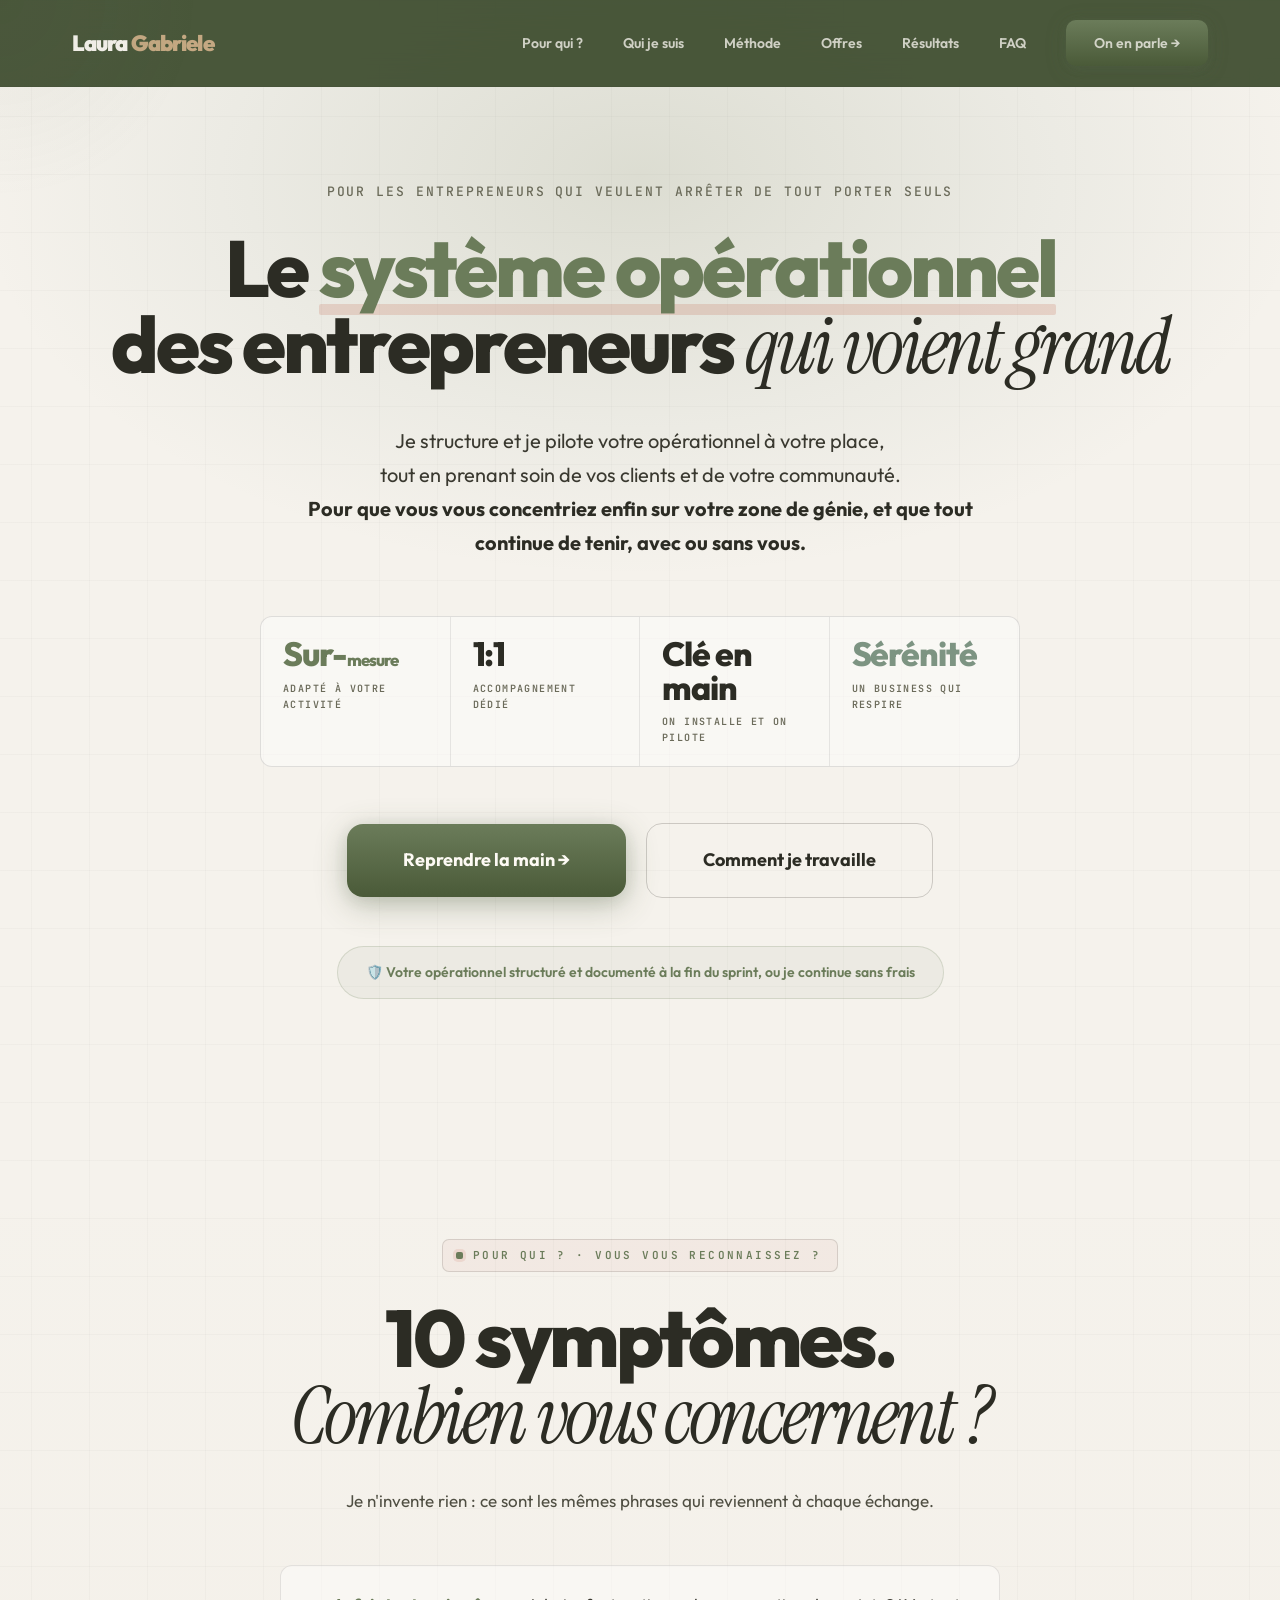
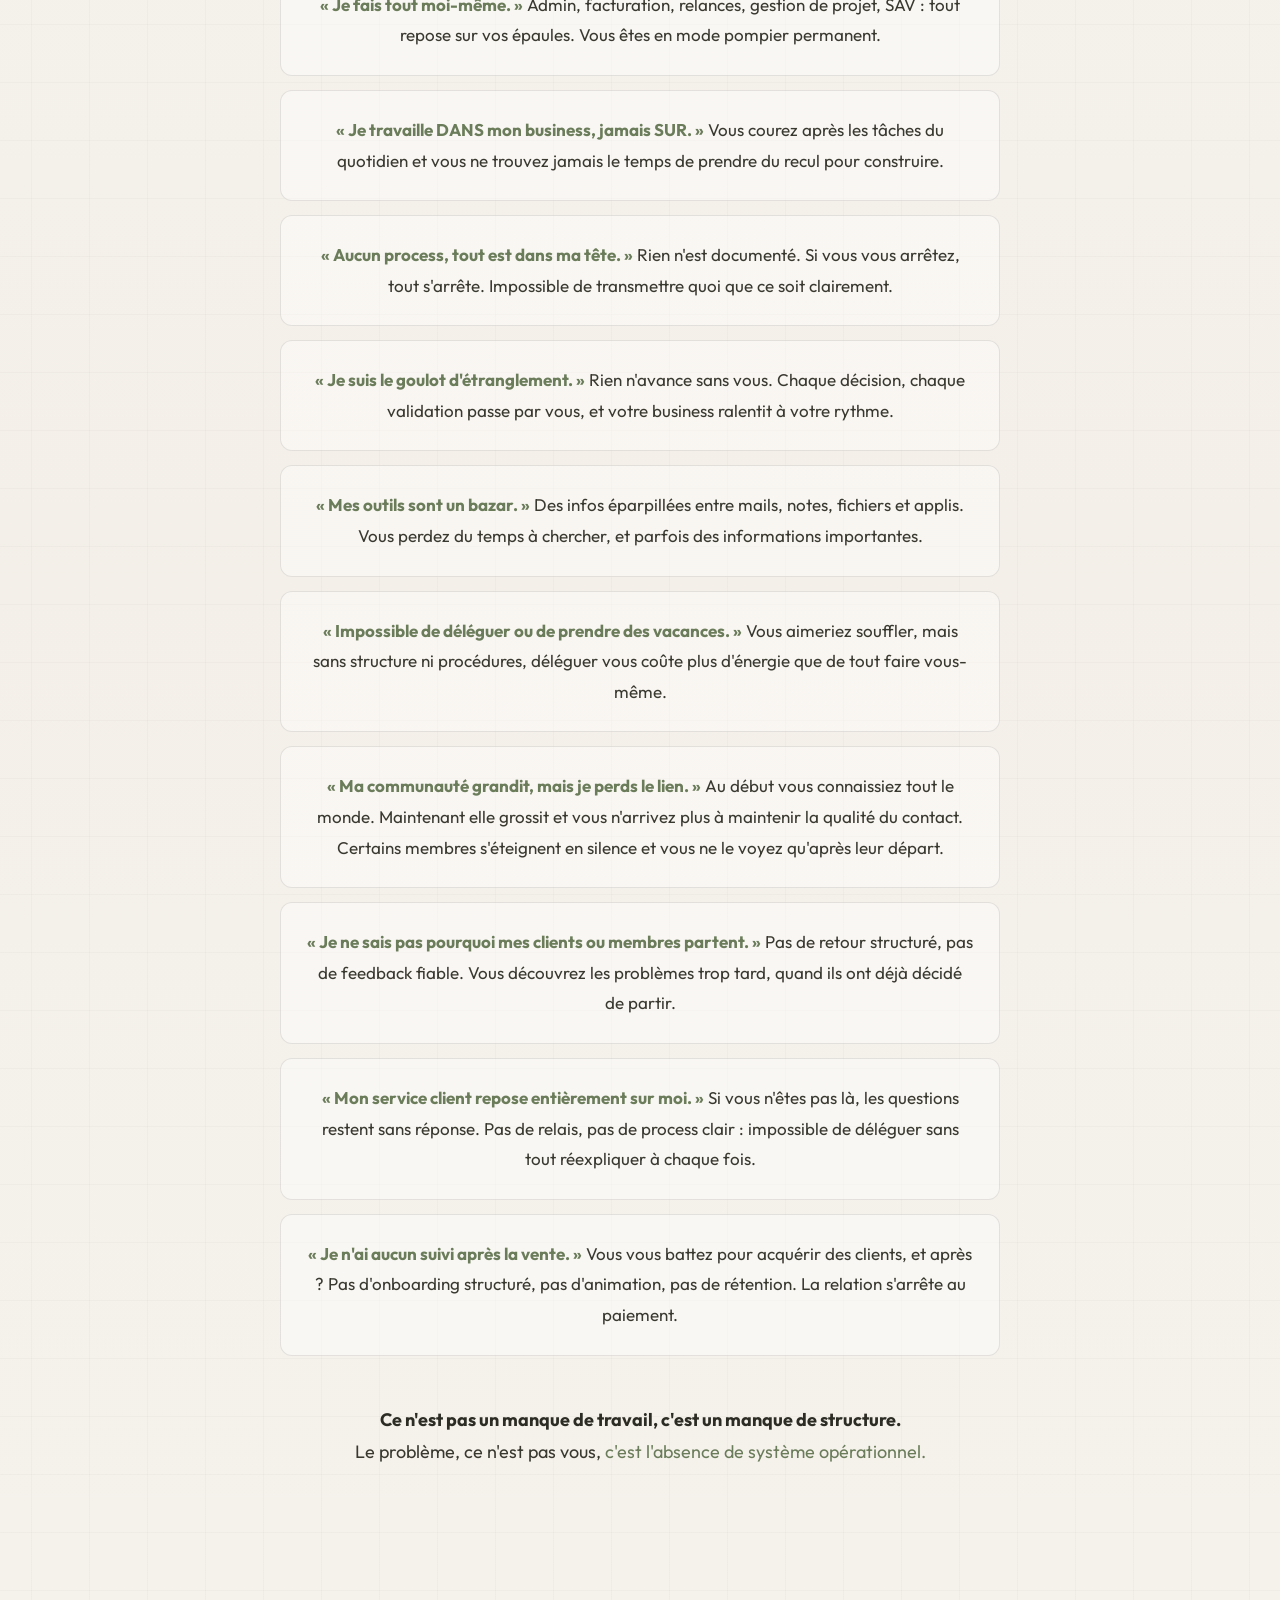
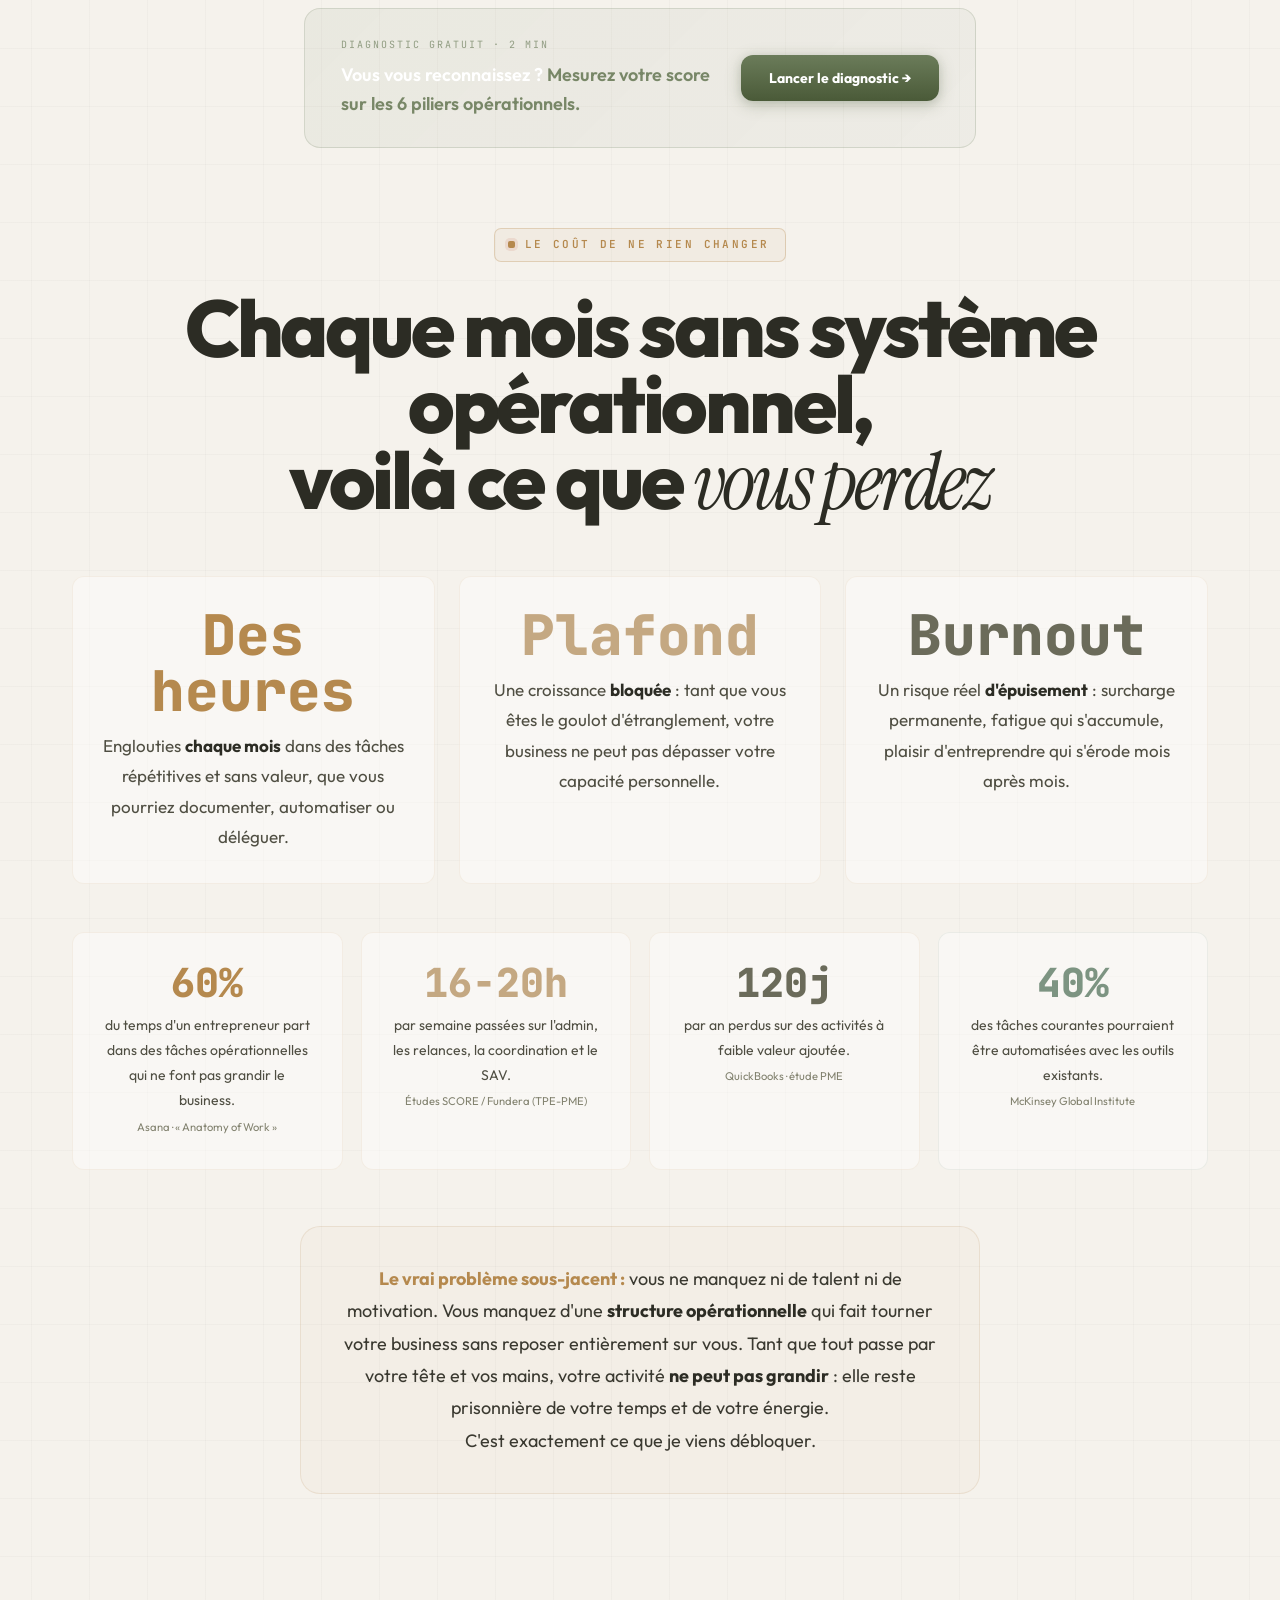
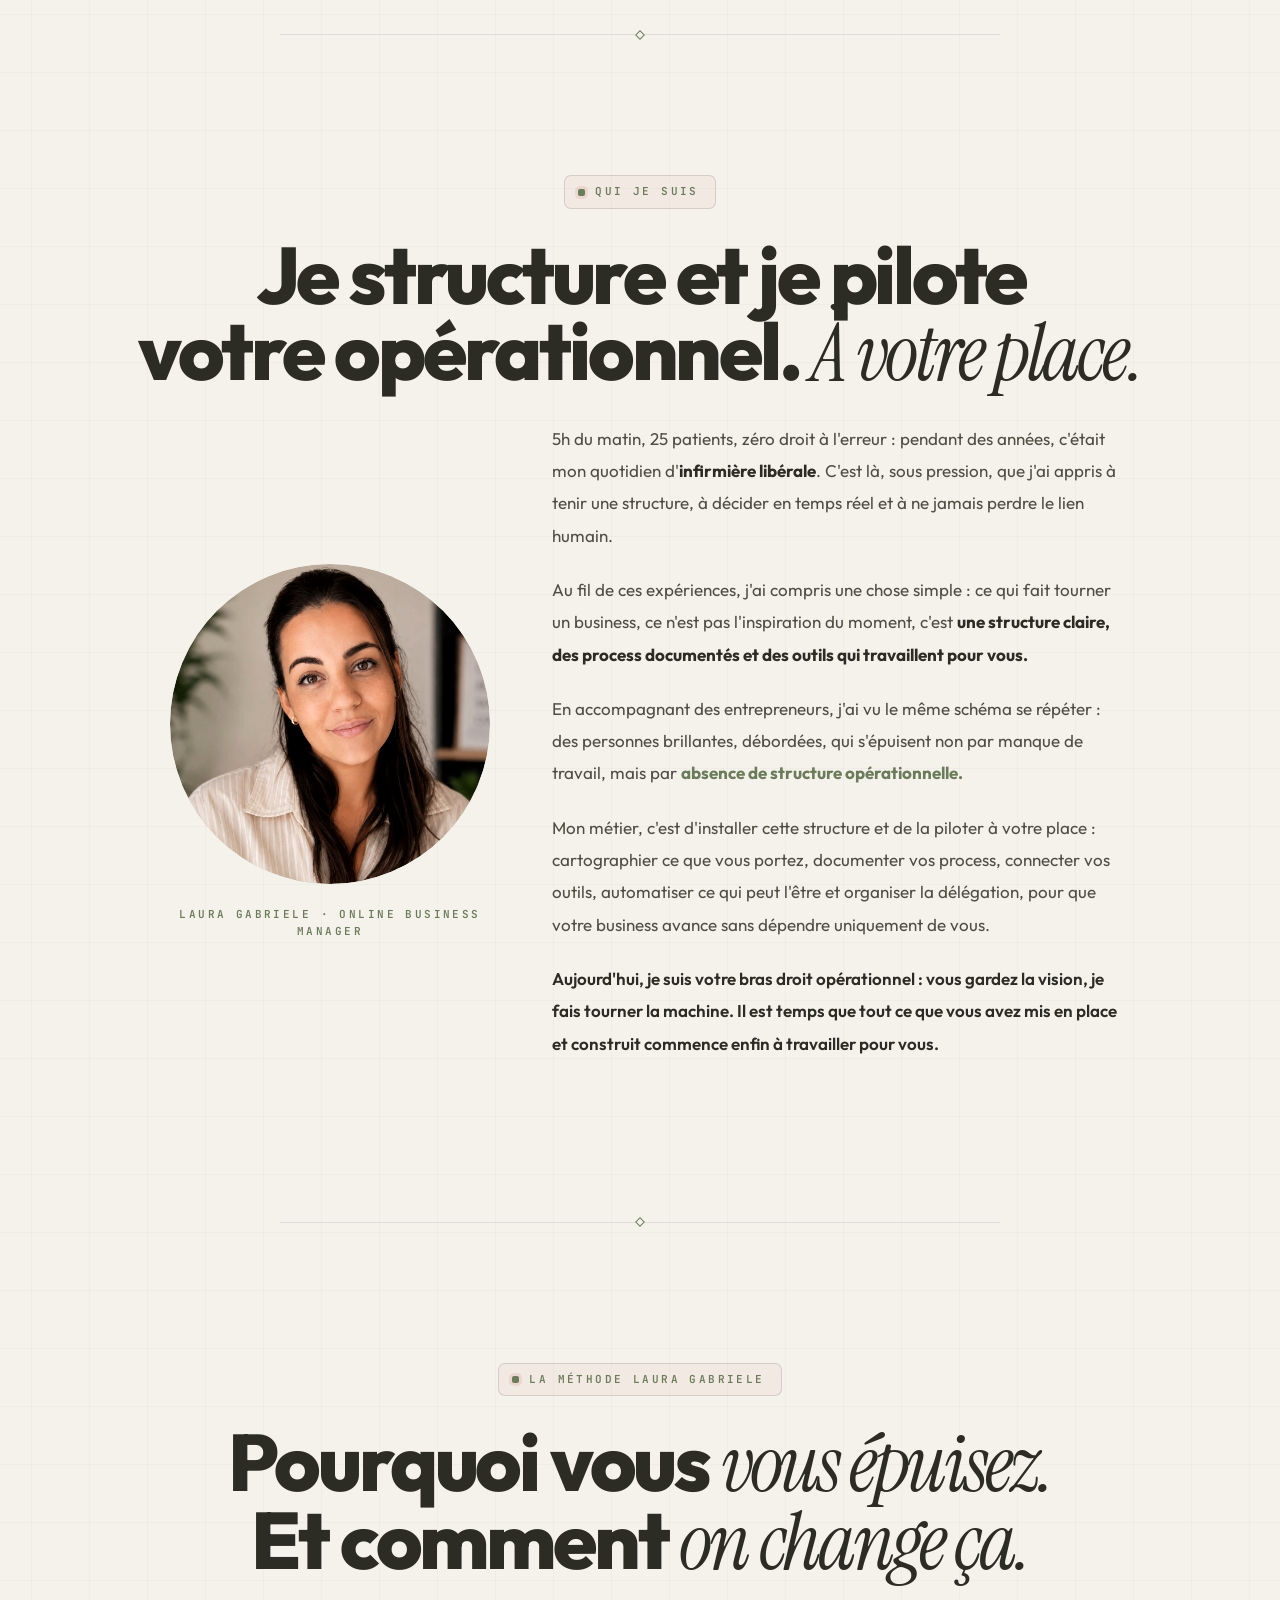
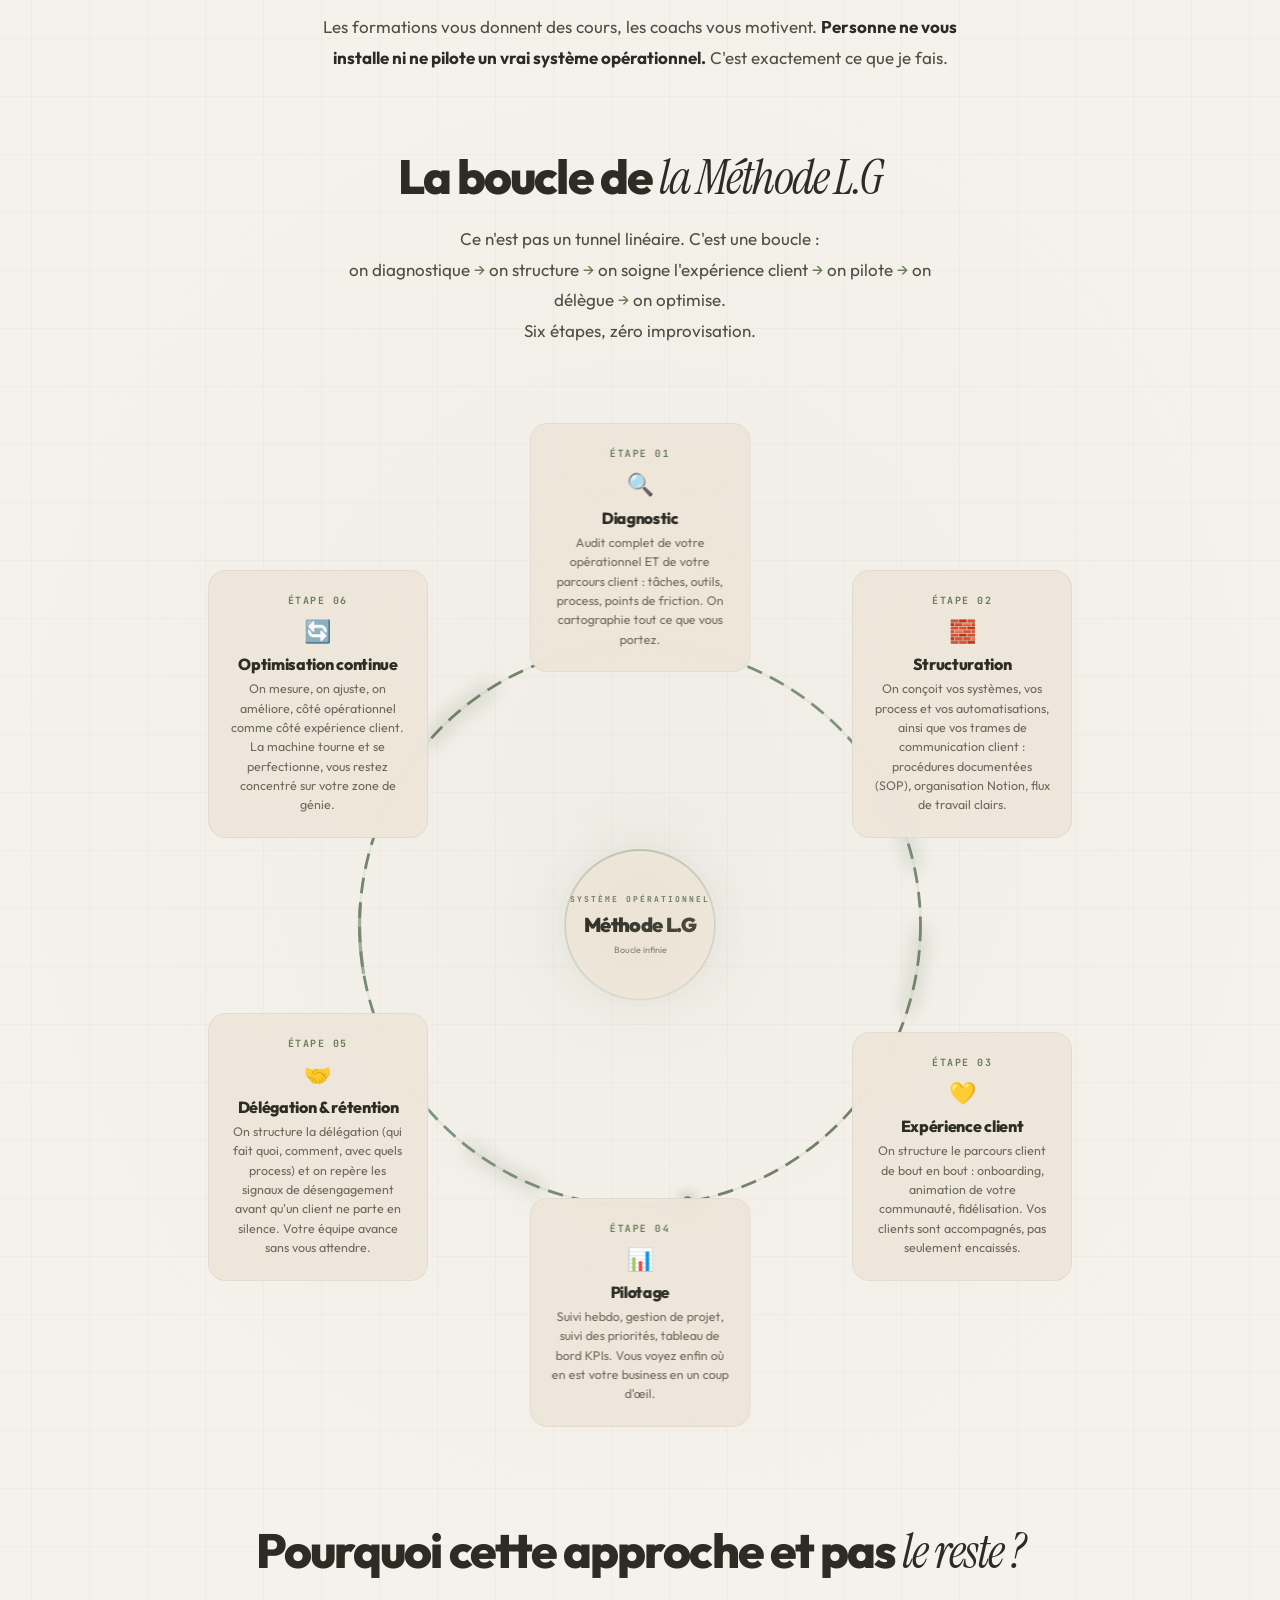
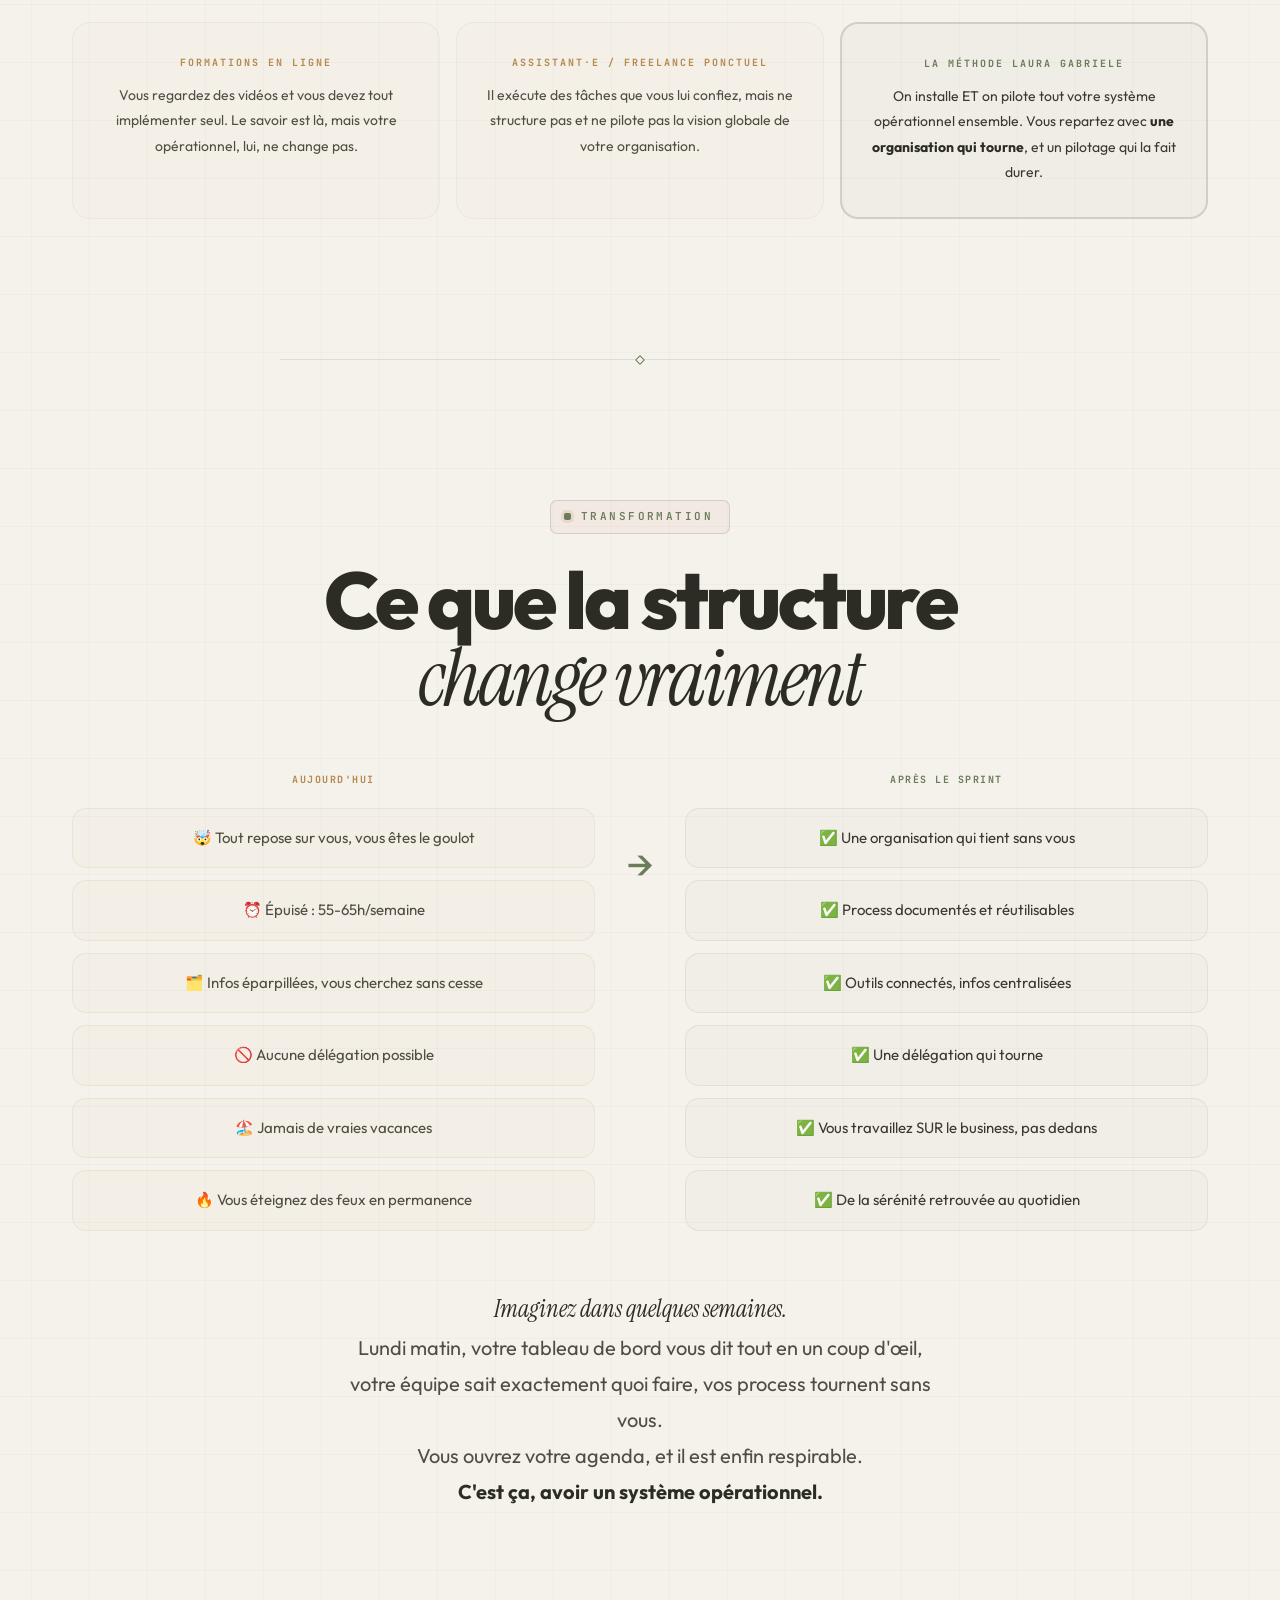
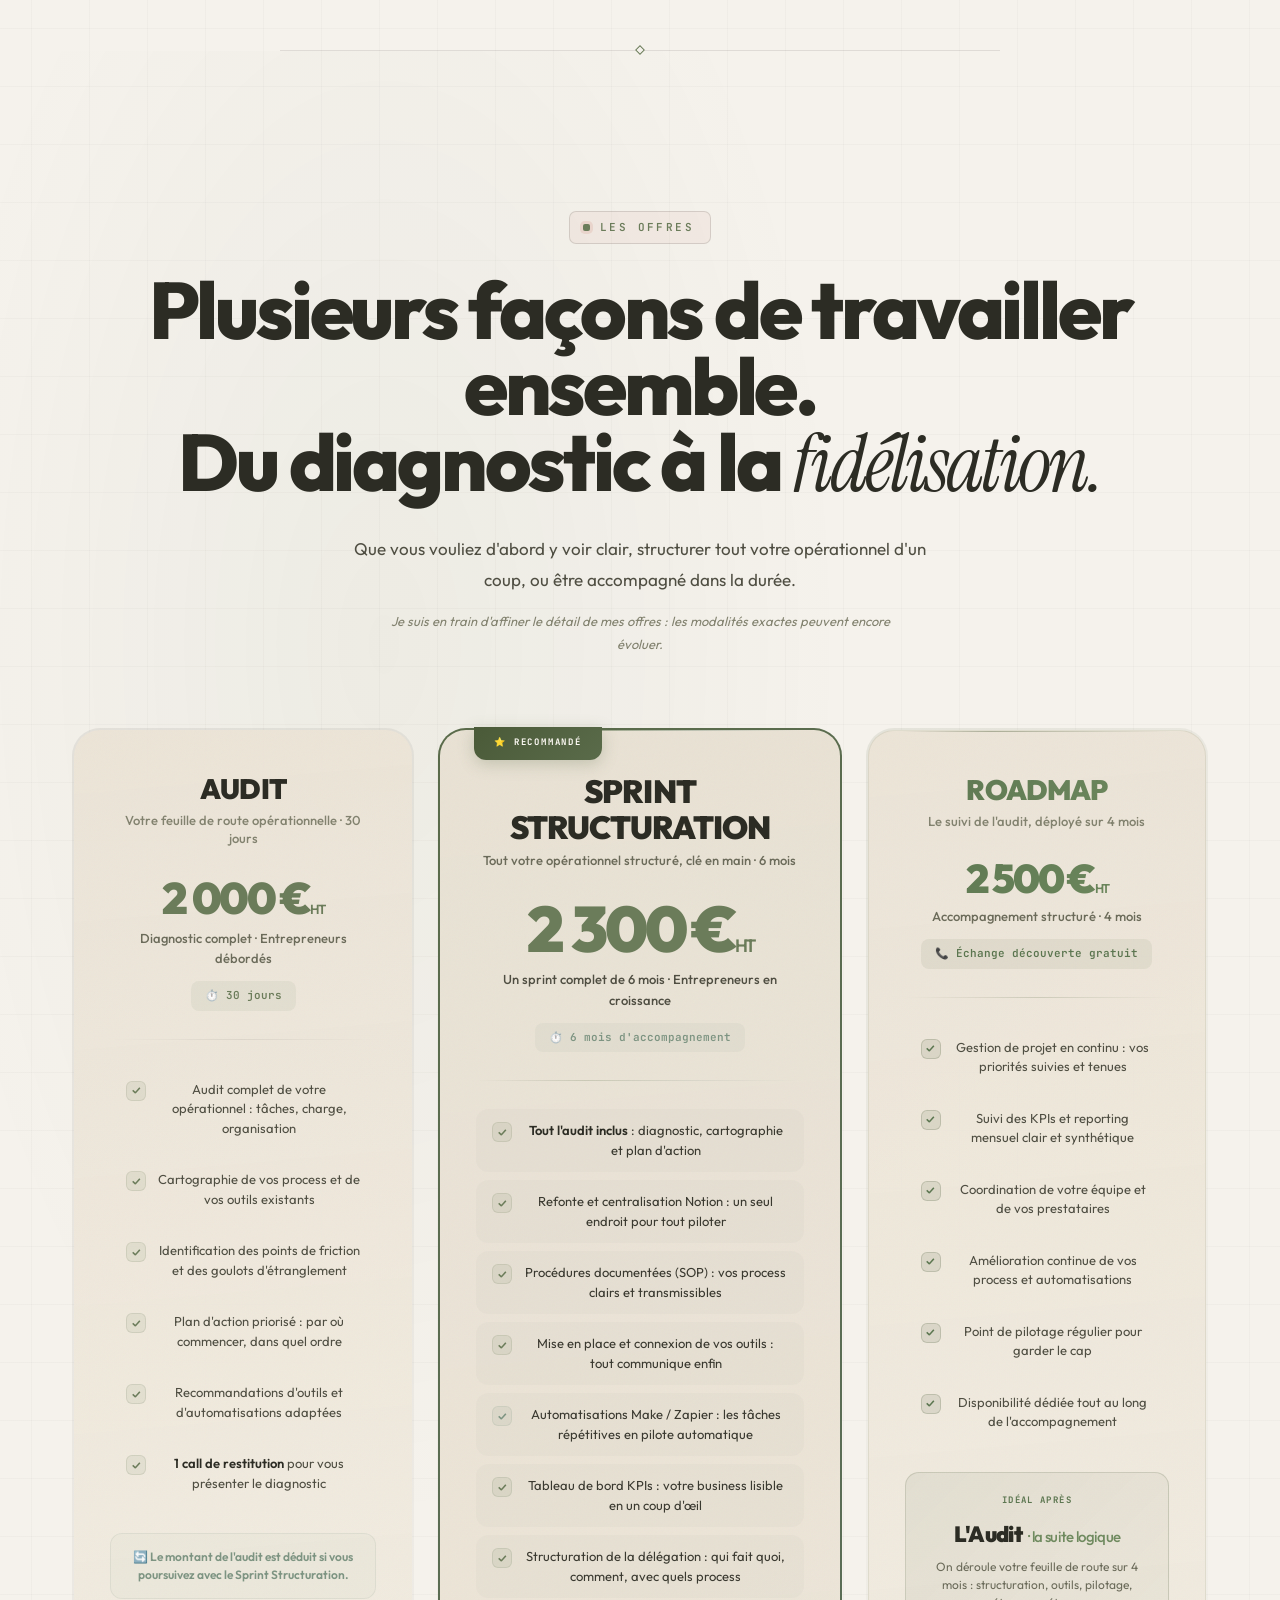
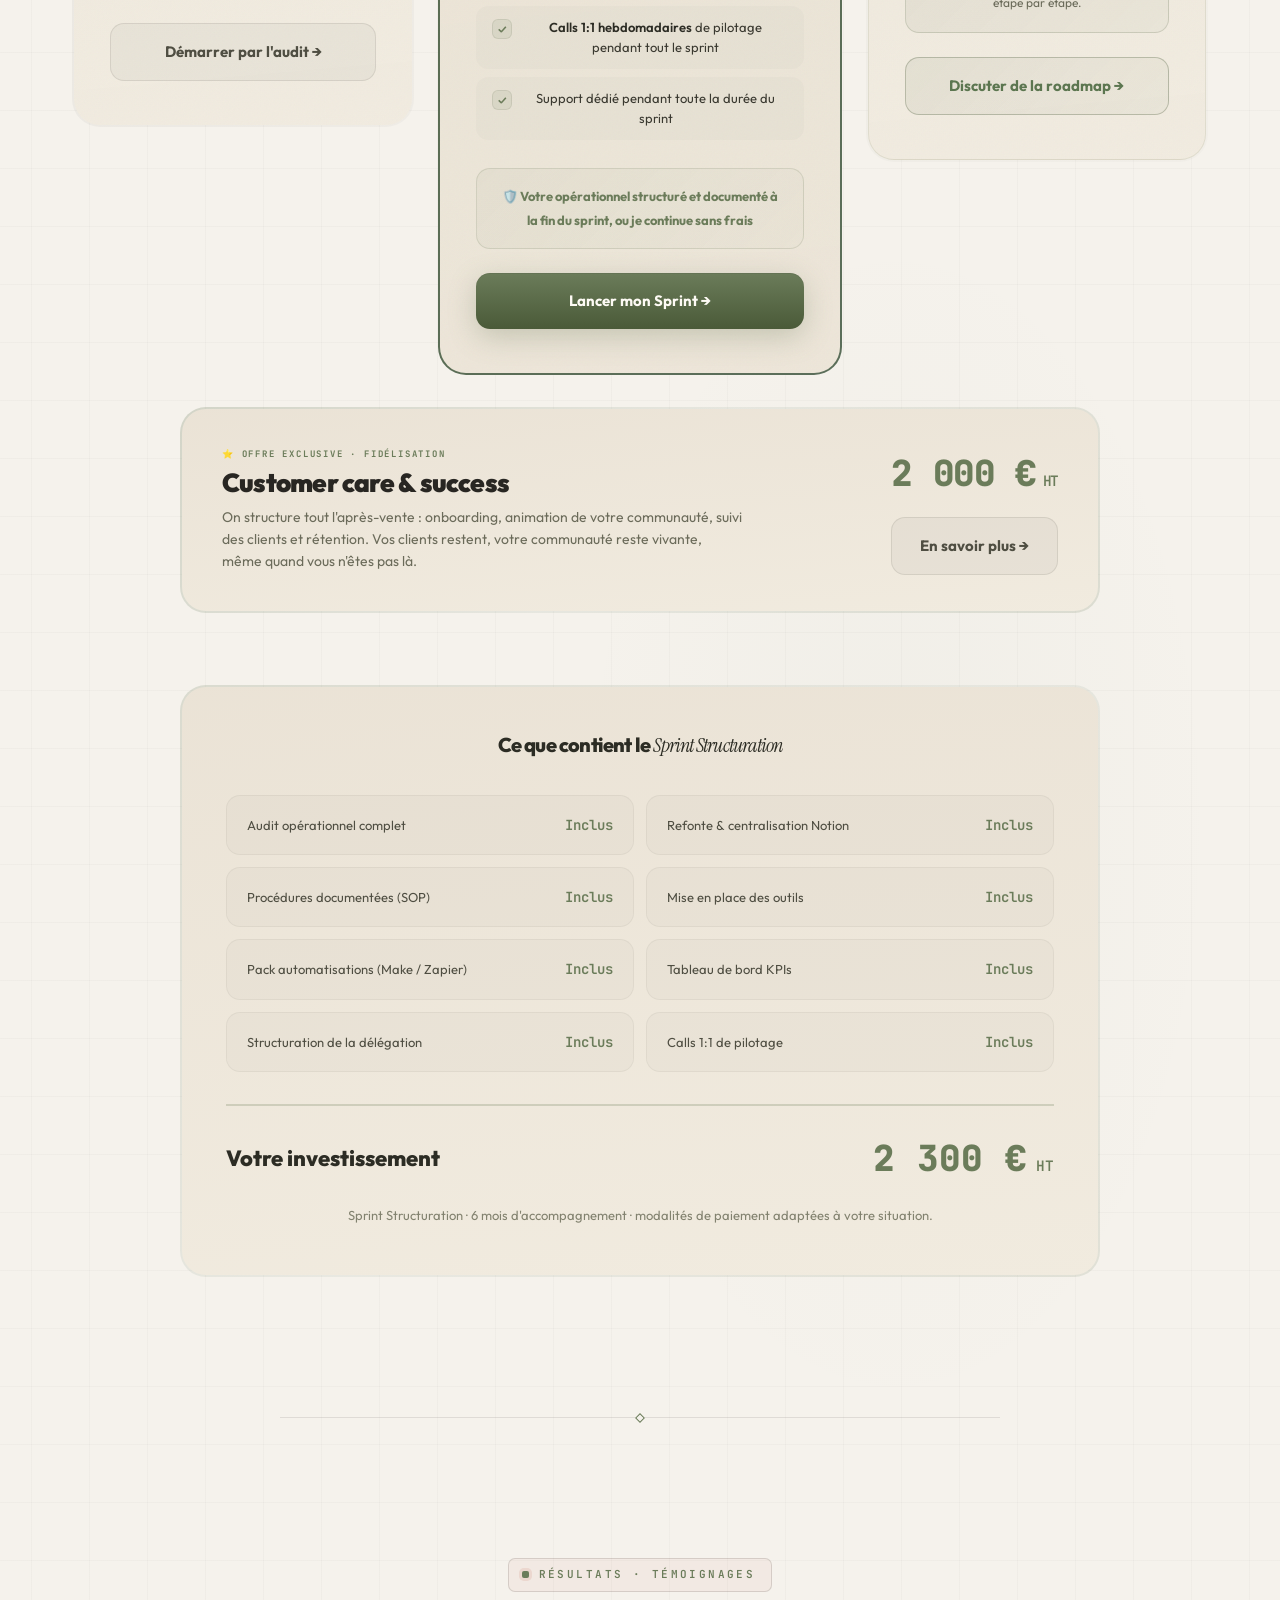
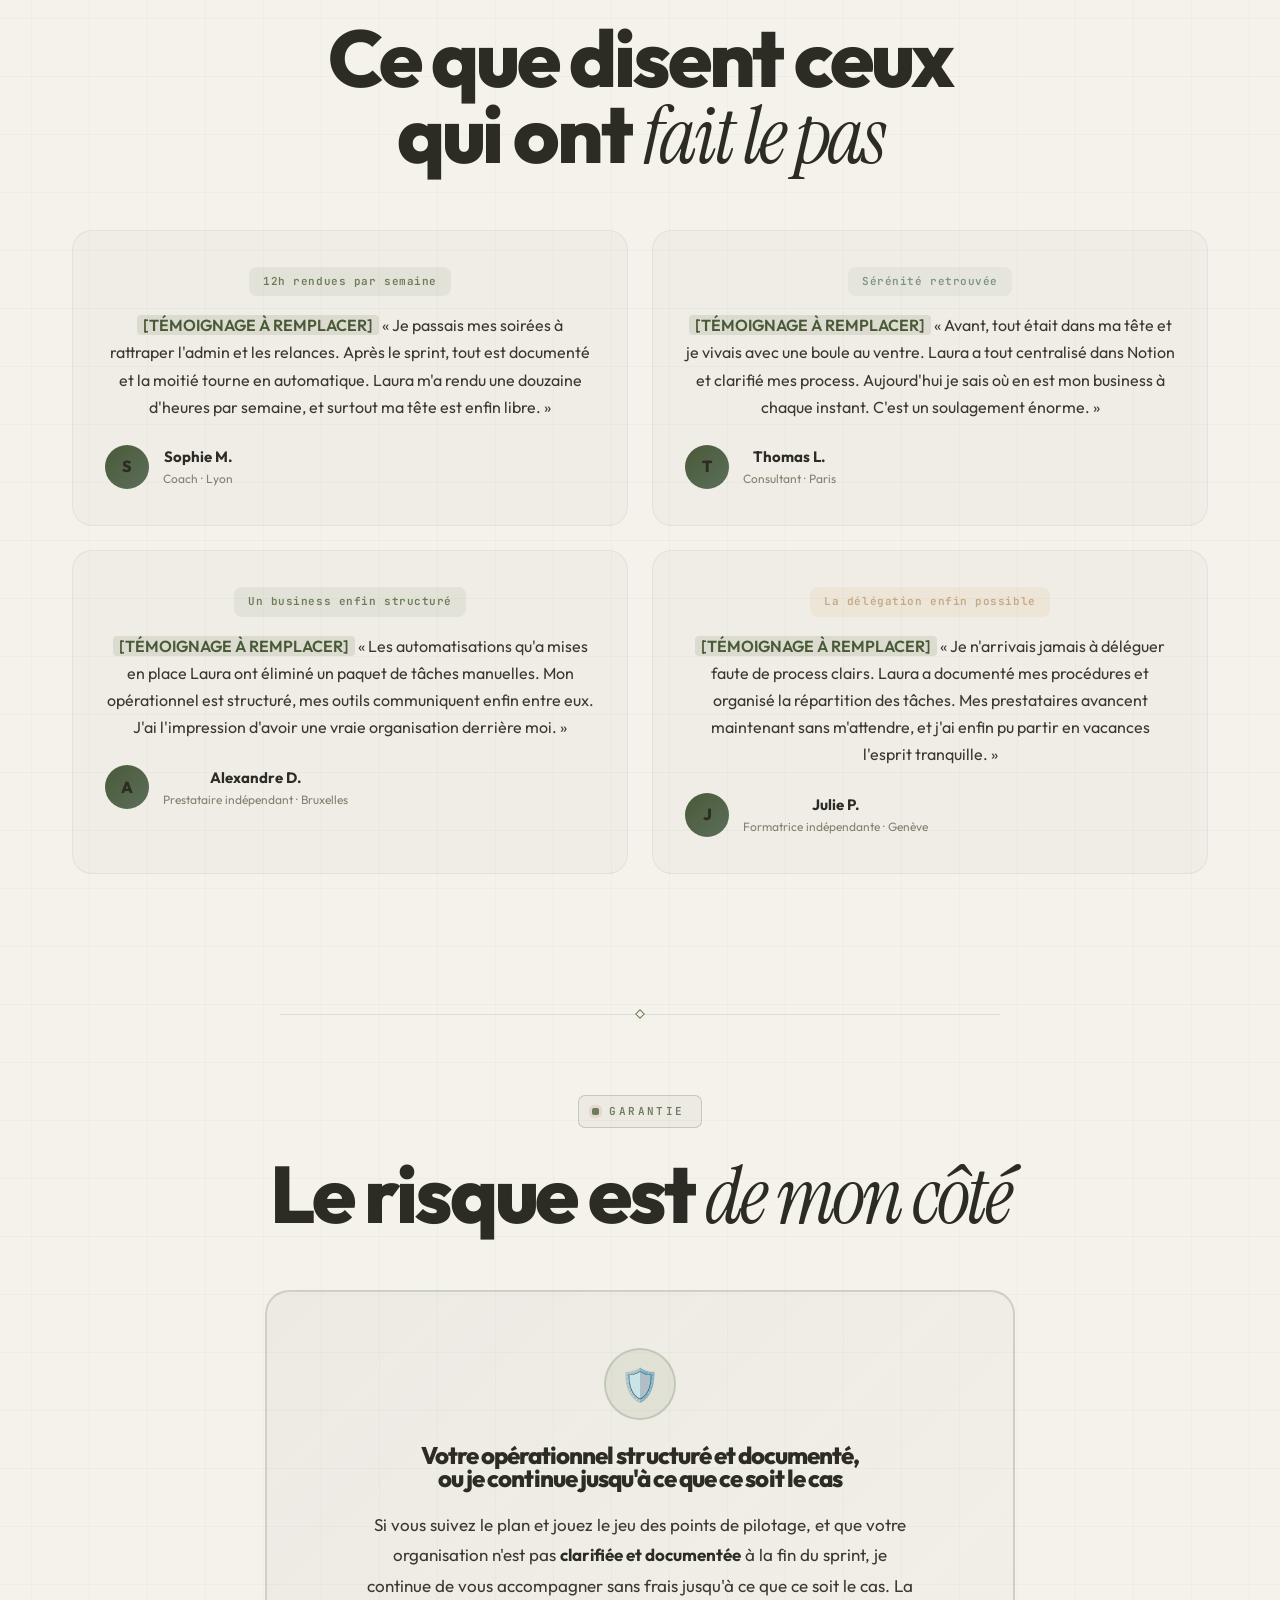
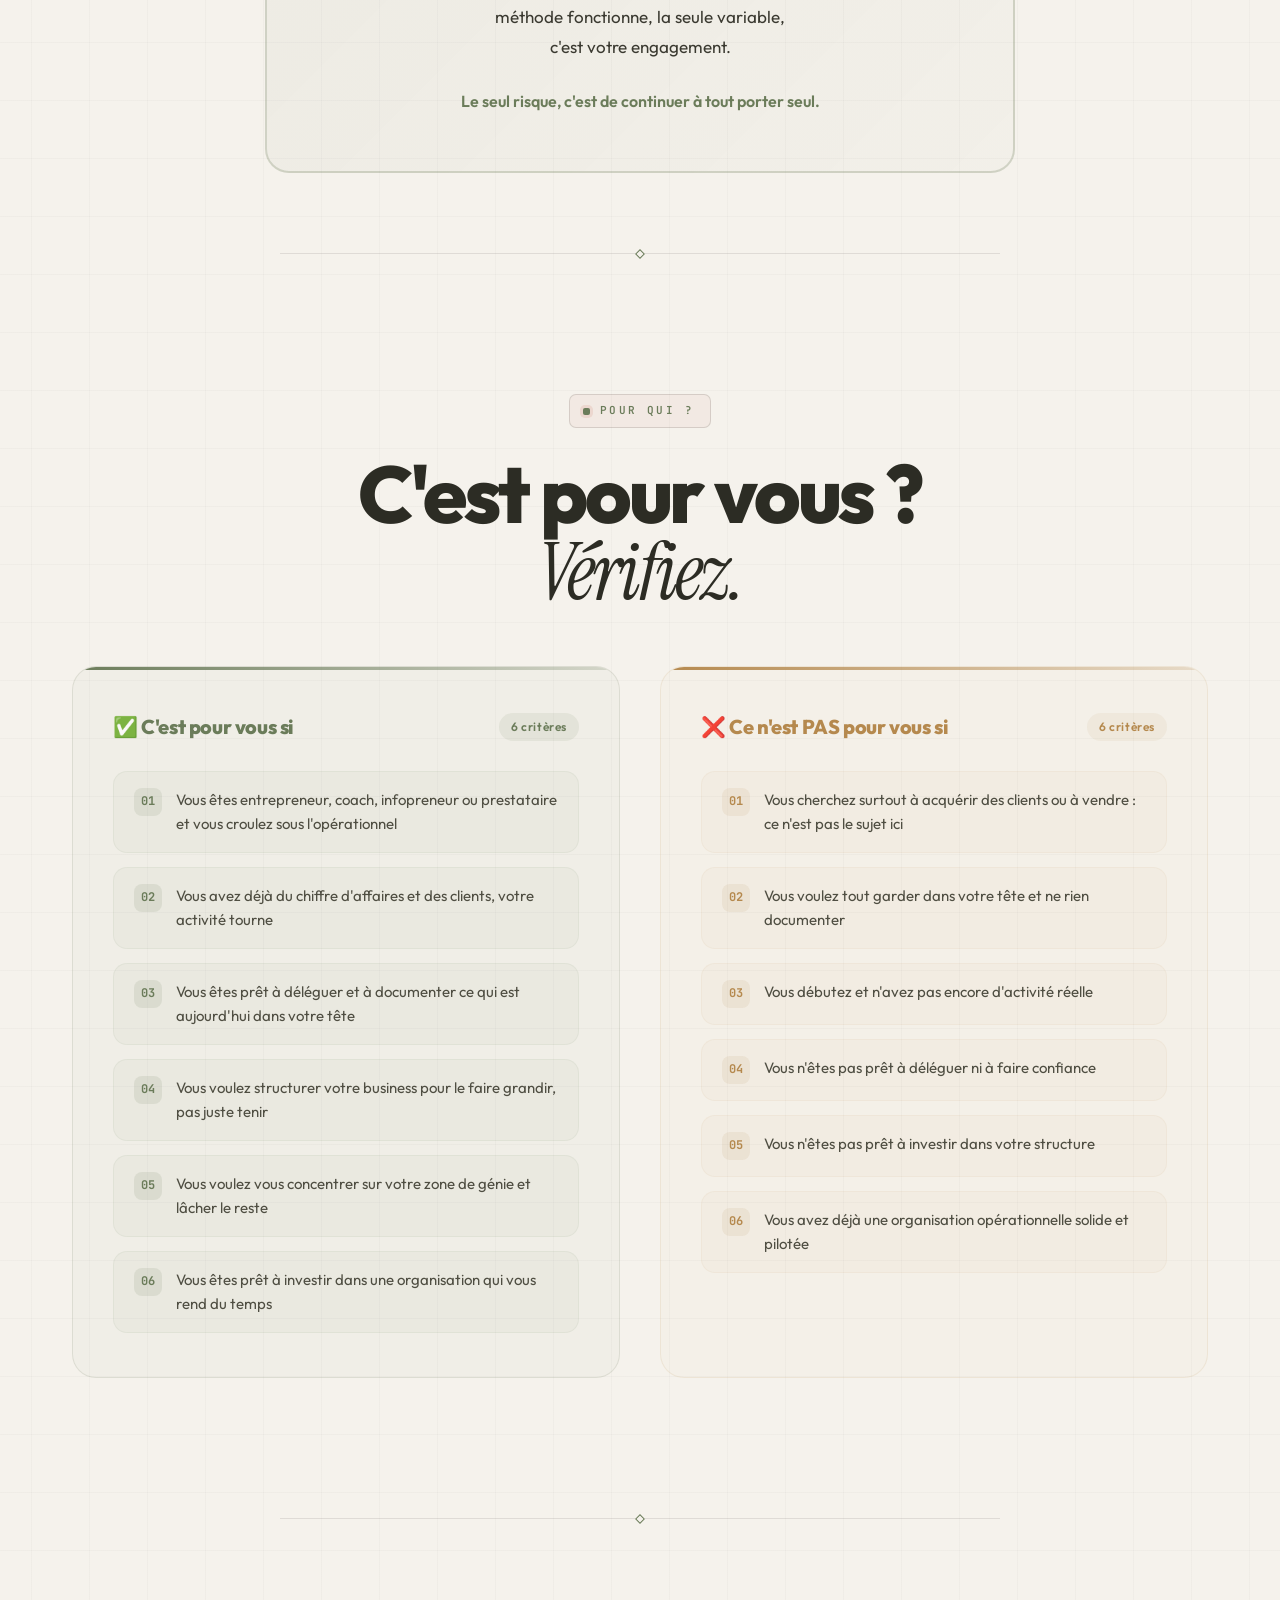
==== commit 91c26212: "Nav : ajout de l'onglet Résultats (témoignages) demandé par Laura Co-Authored-By: Claude Opus 4.8 (1" ====
--- a/index.html
+++ b/index.html
@@ -1803,6 +1803,7 @@
       <a href="#qui-je-suis">Qui je suis</a>
       <a href="#methode">Méthode</a>
       <a href="#offres">Offres</a>
+      <a href="#resultats">Résultats</a>
       <a href="#faq">FAQ</a>
       <a href="#contact" class="btn nav-cta">On en parle →</a>
     </div>
@@ -2877,9 +2878,9 @@
 <!-- ============================================================ -->
 <!-- 8. PREUVE SOCIALE — Témoignages                                -->
 <!-- ============================================================ -->
-<section class="section">
+<section id="resultats" class="section">
   <div class="container" style="text-align: center;">
-    <span class="label" id="resultats">Résultats · Témoignages</span>
+    <span class="label">Résultats · Témoignages</span>
     <h2 class="fade-up">Ce que disent ceux<br/>qui ont <span class="serif">fait le pas</span></h2>
 
     <div class="testi-grid fade-up stagger-children">
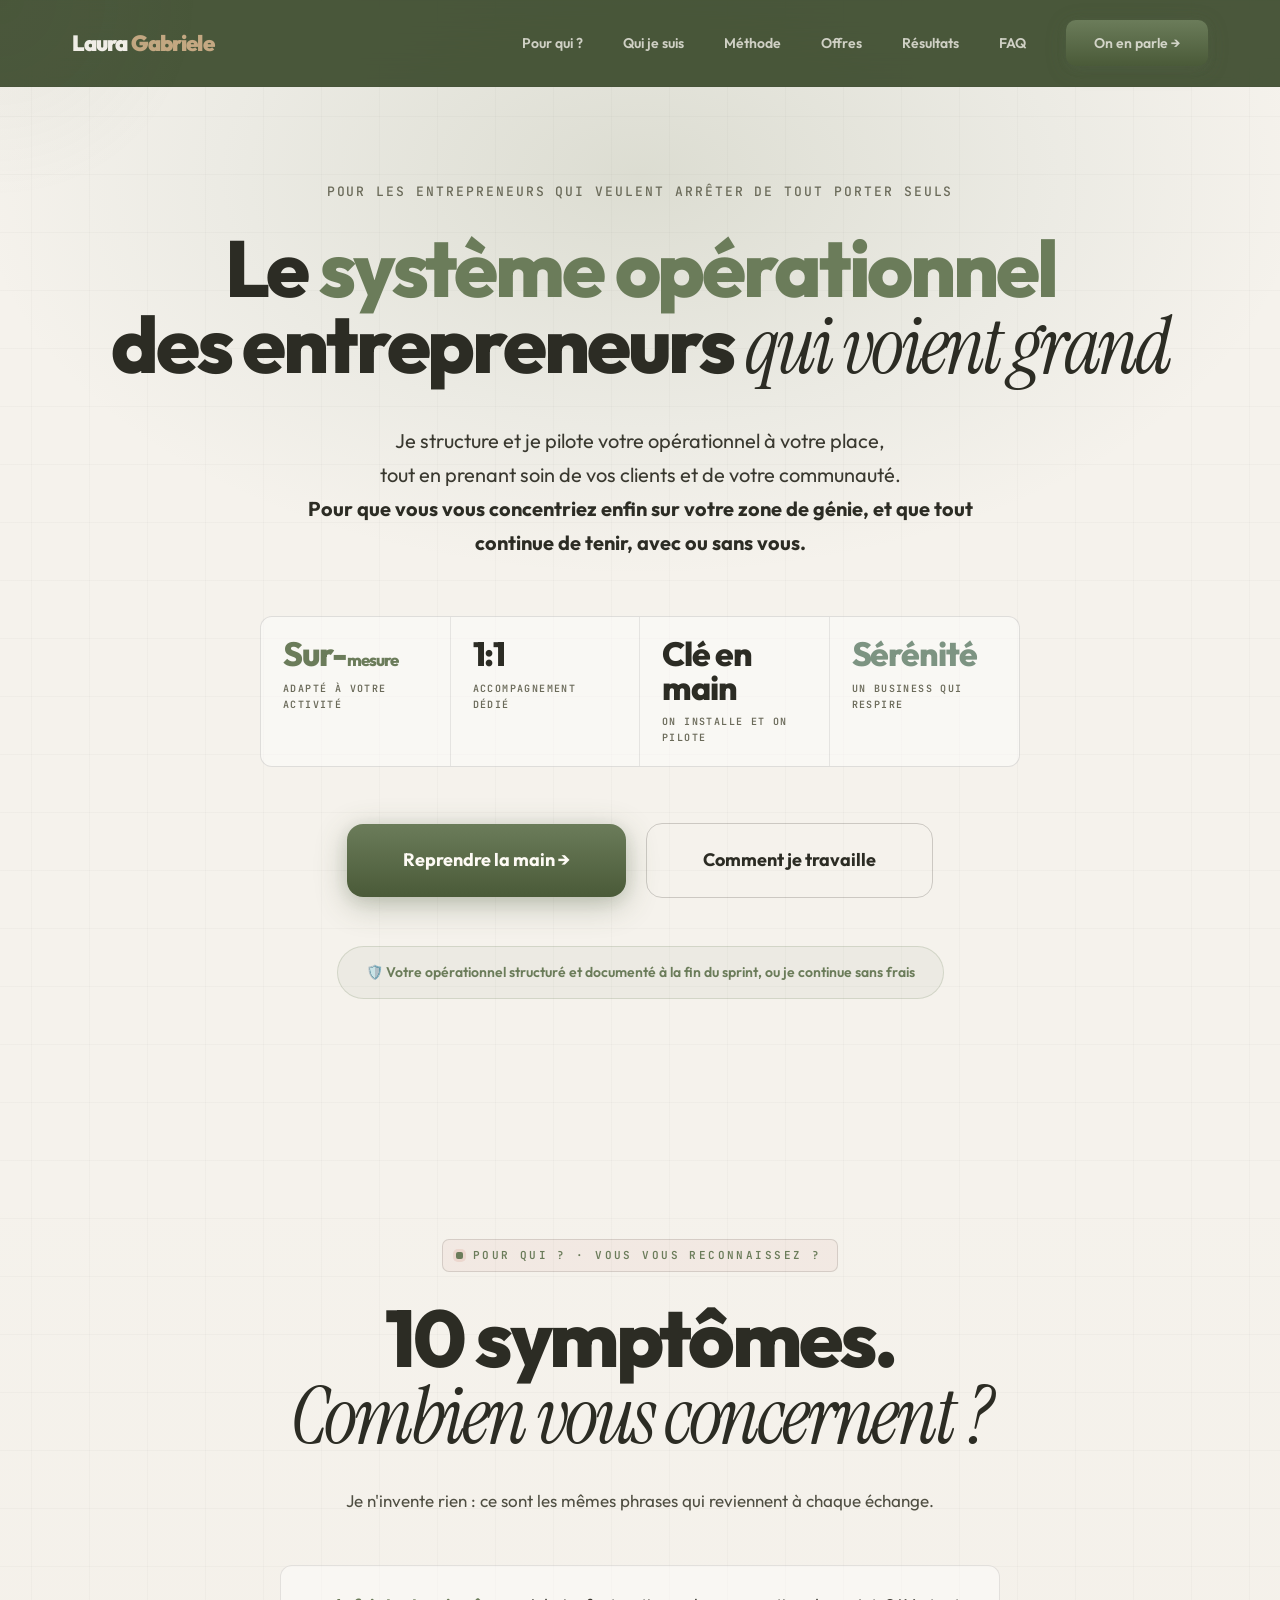
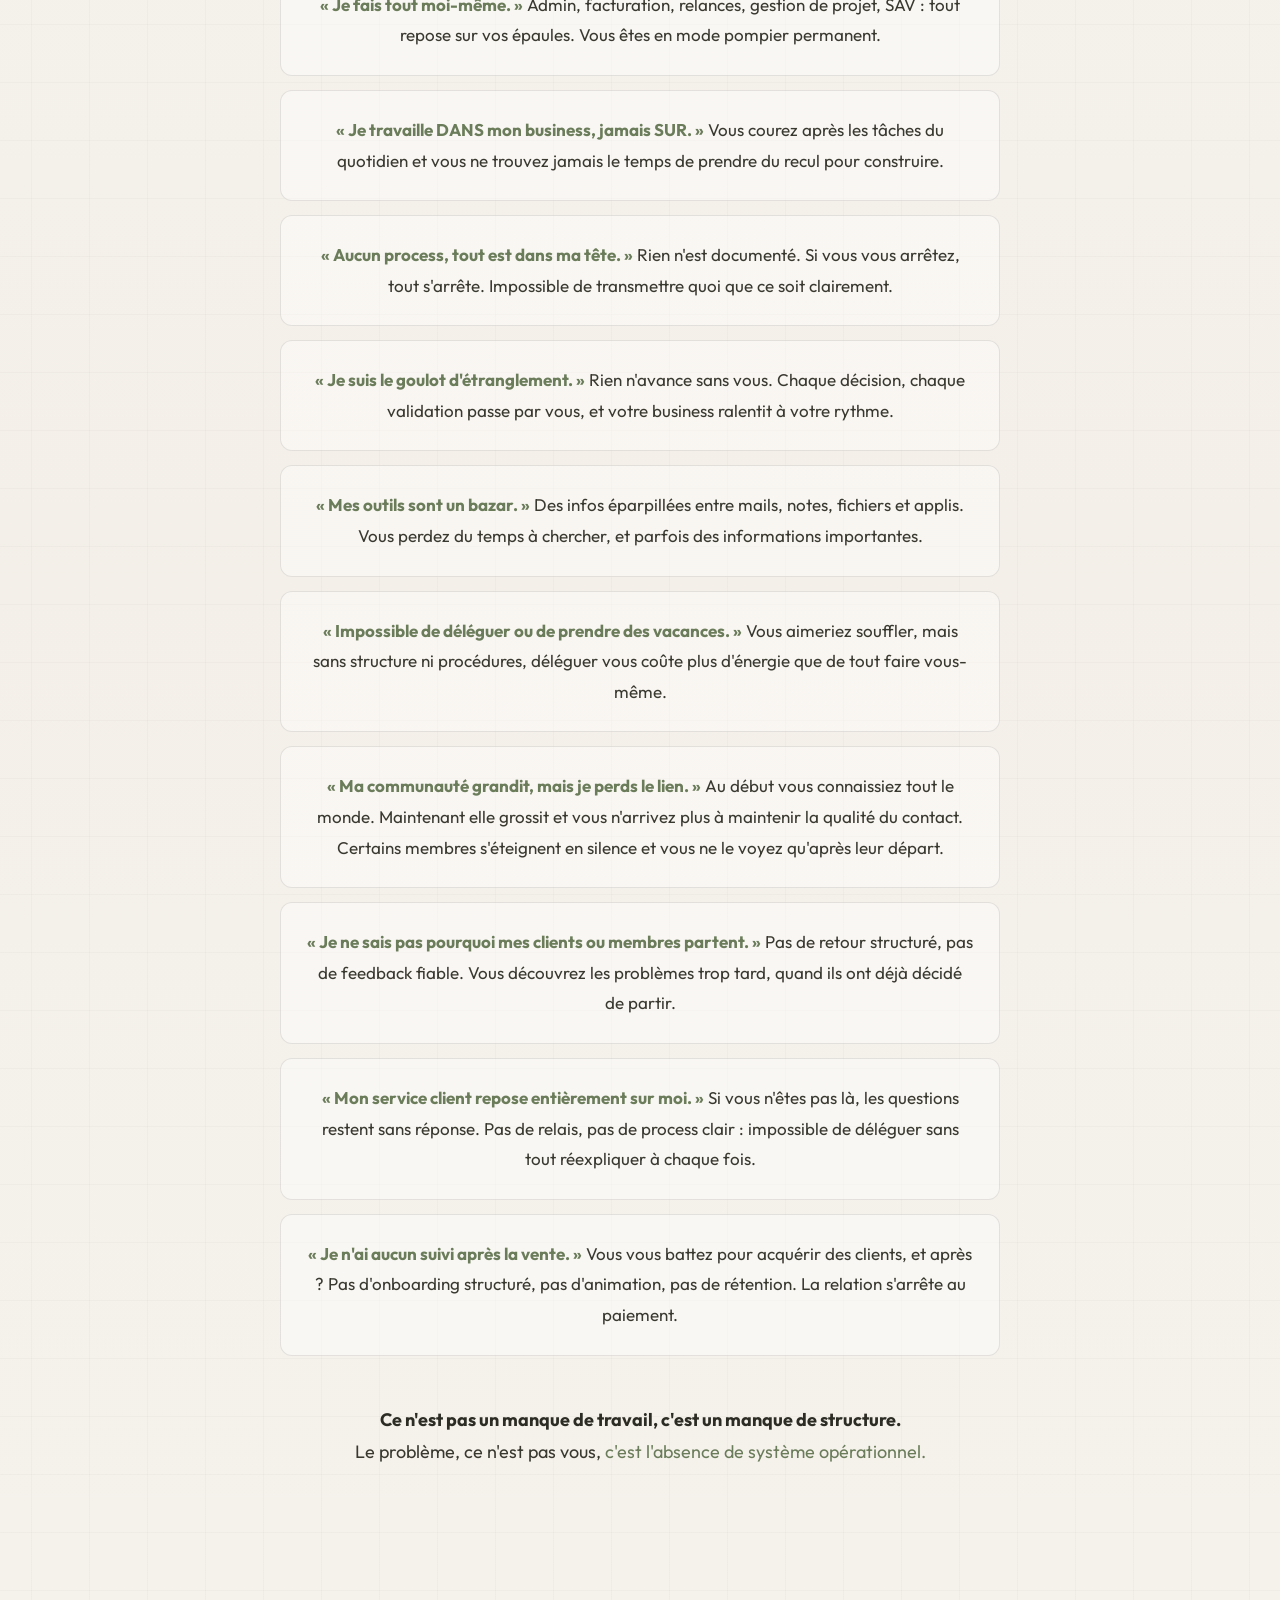
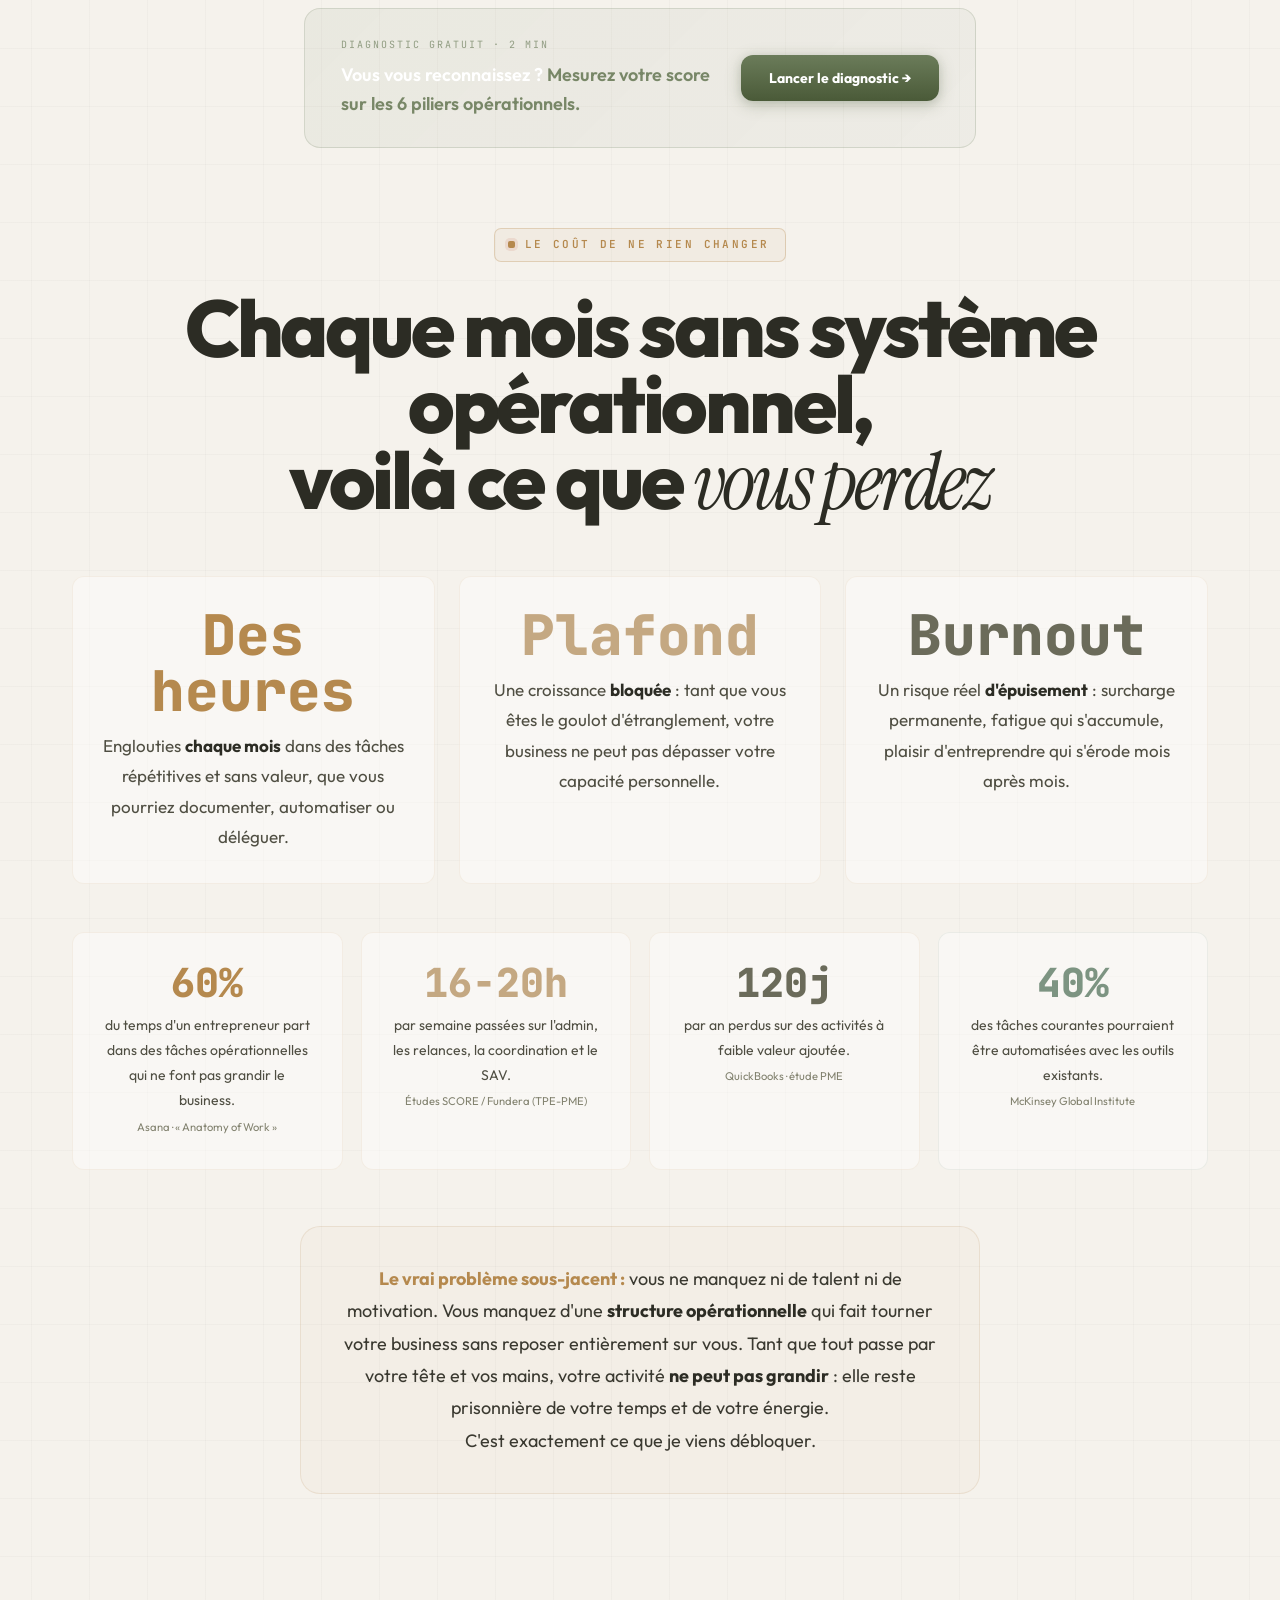
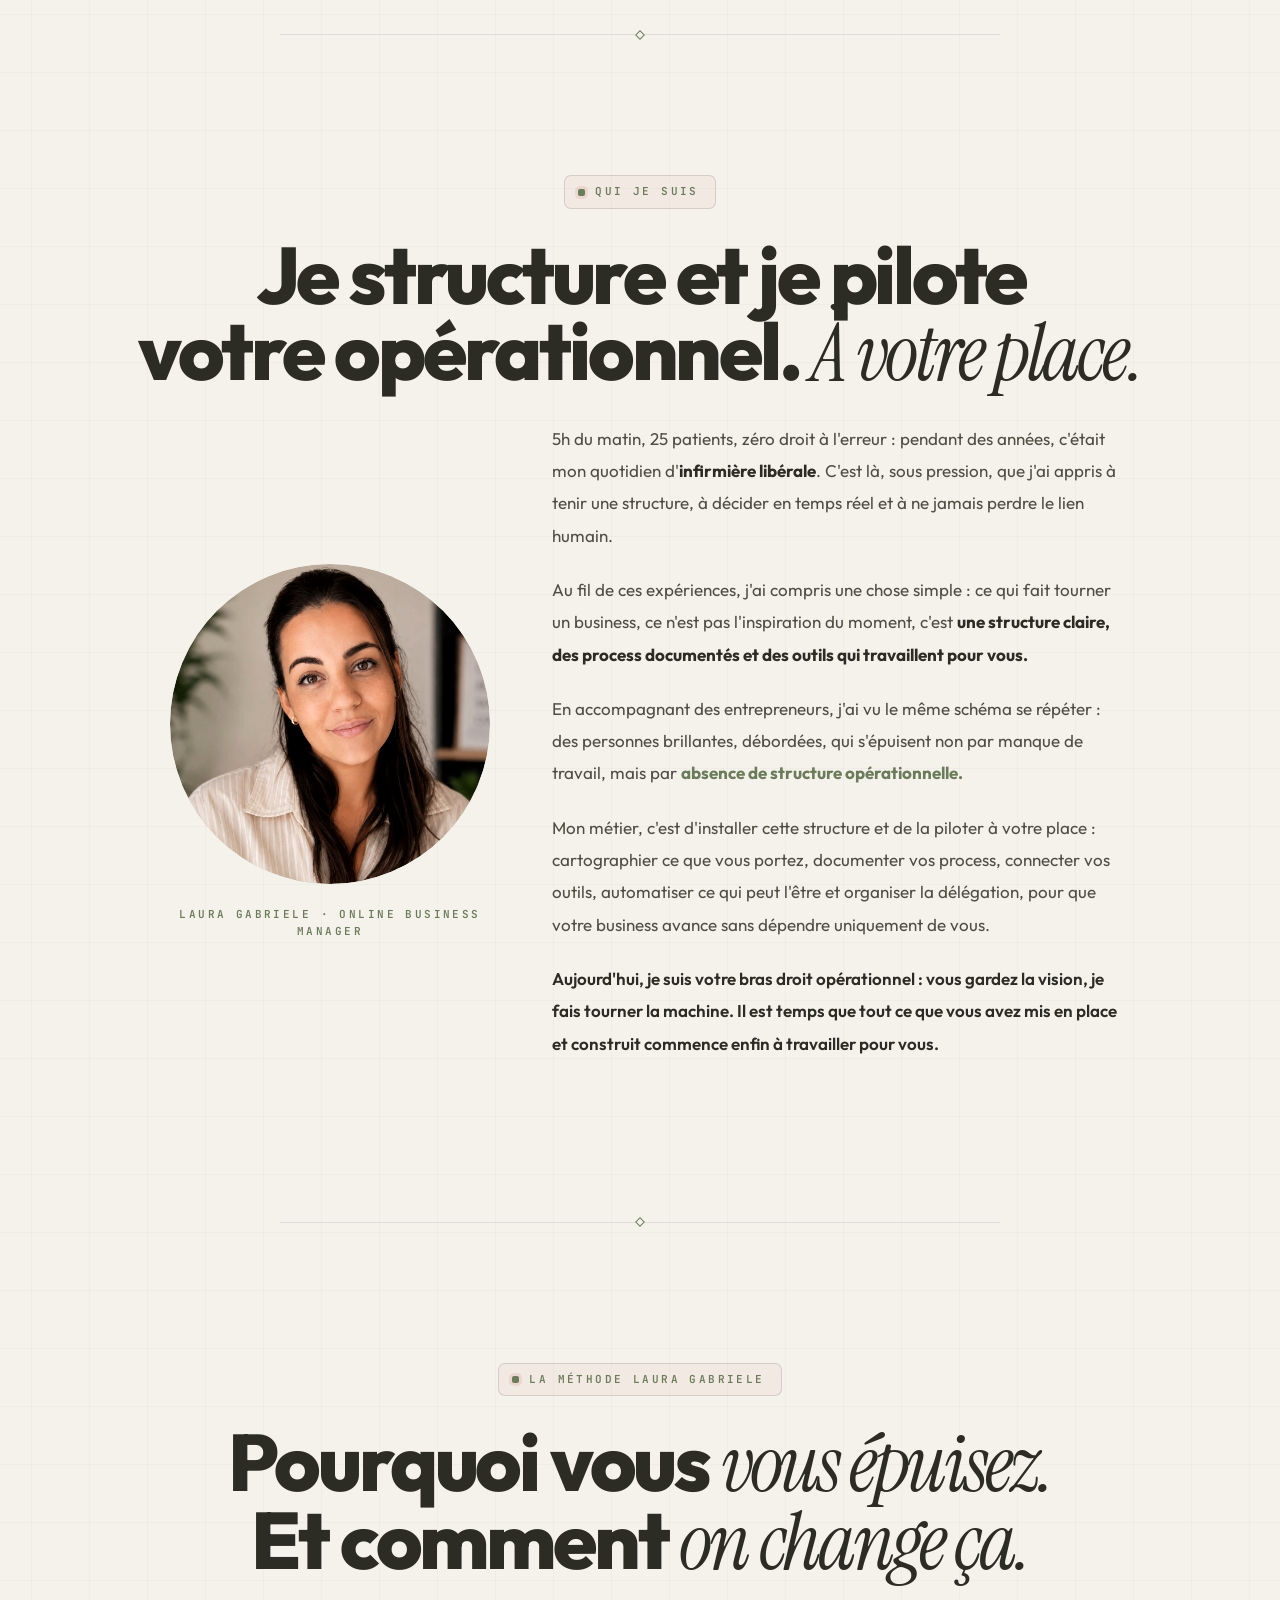
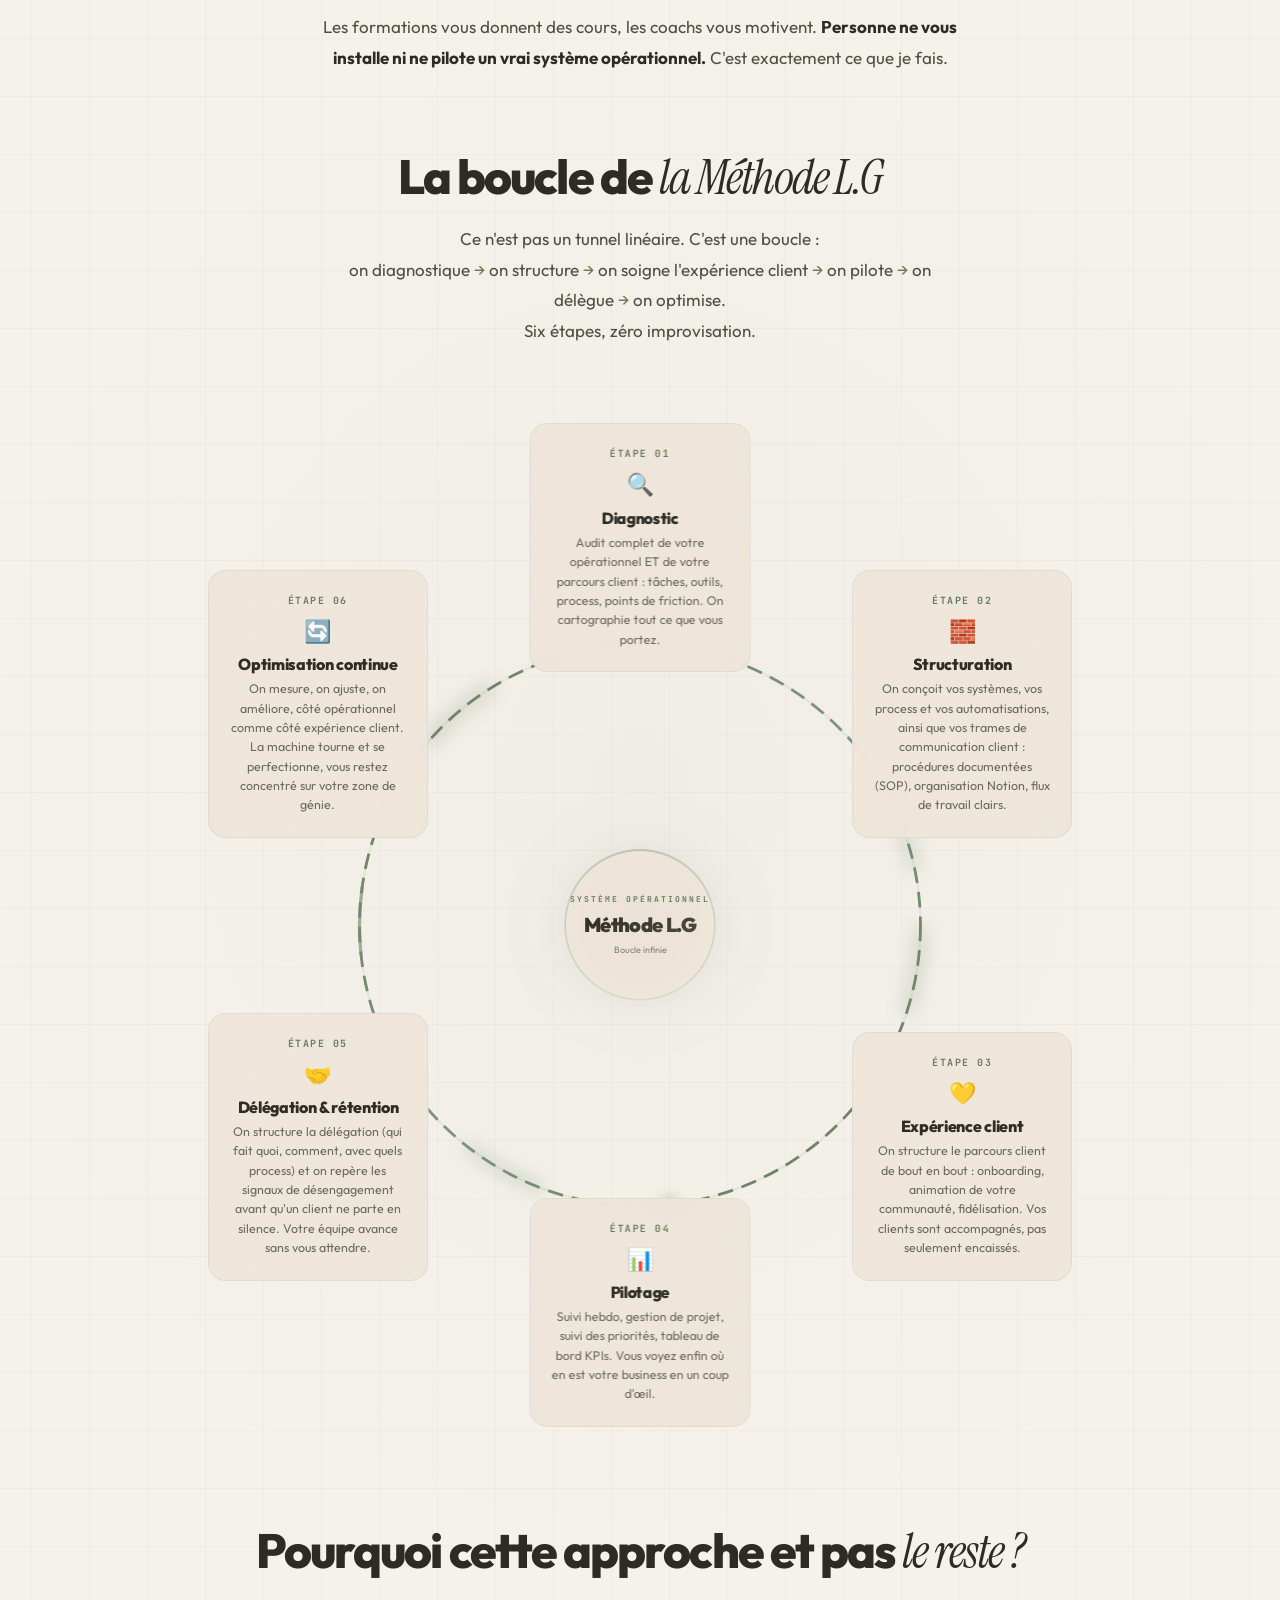
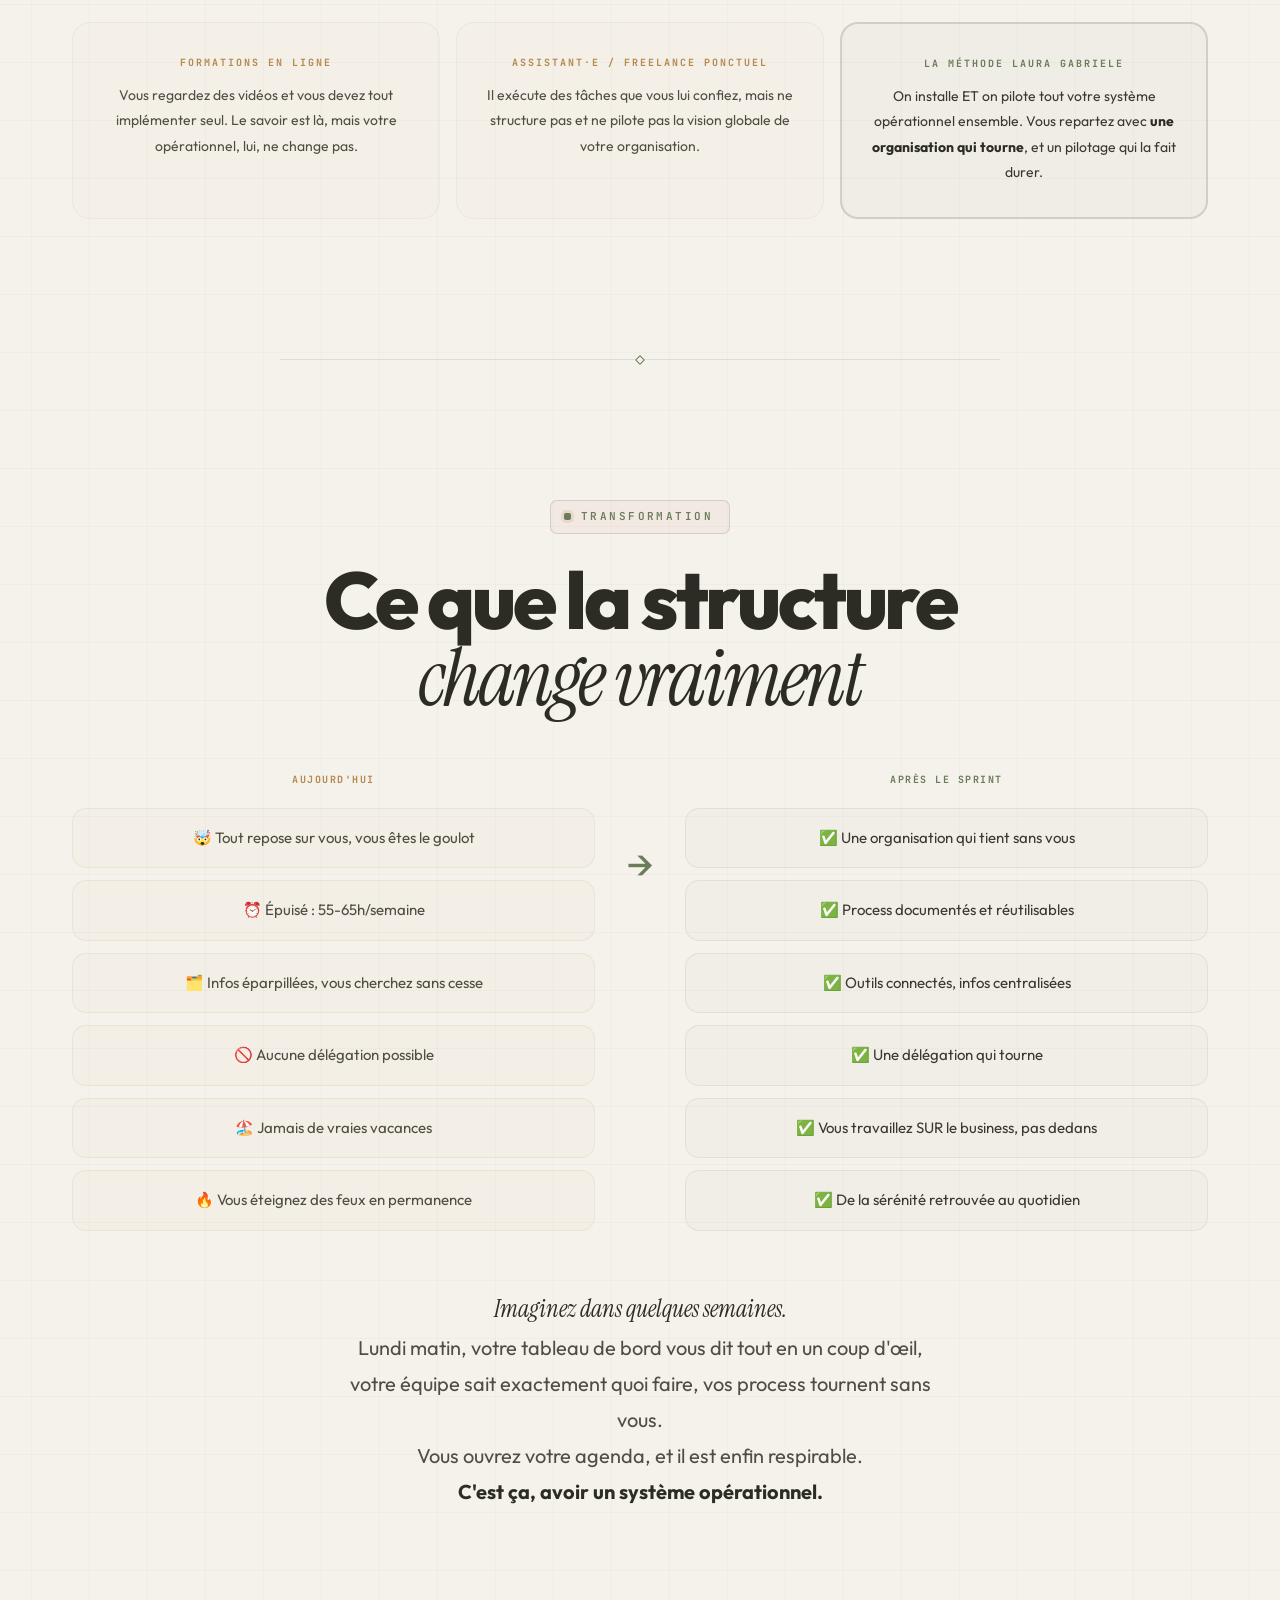
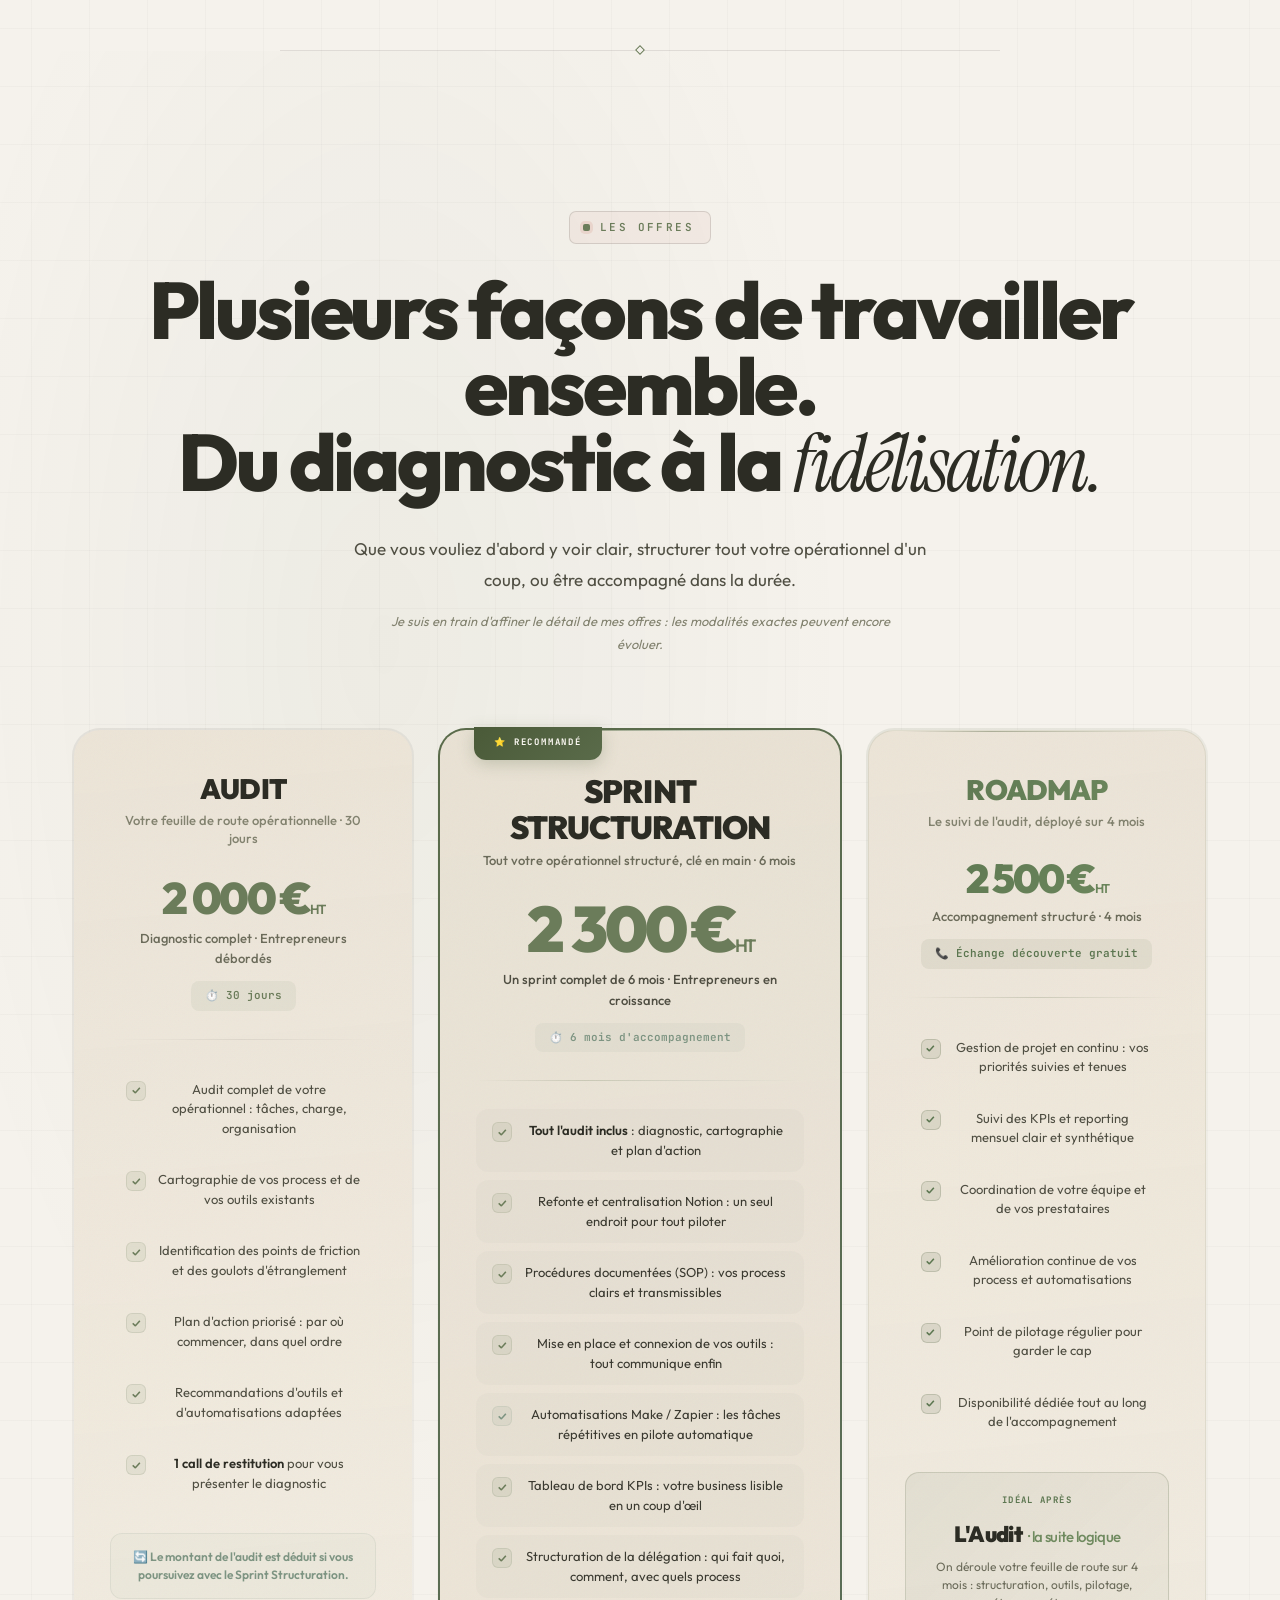
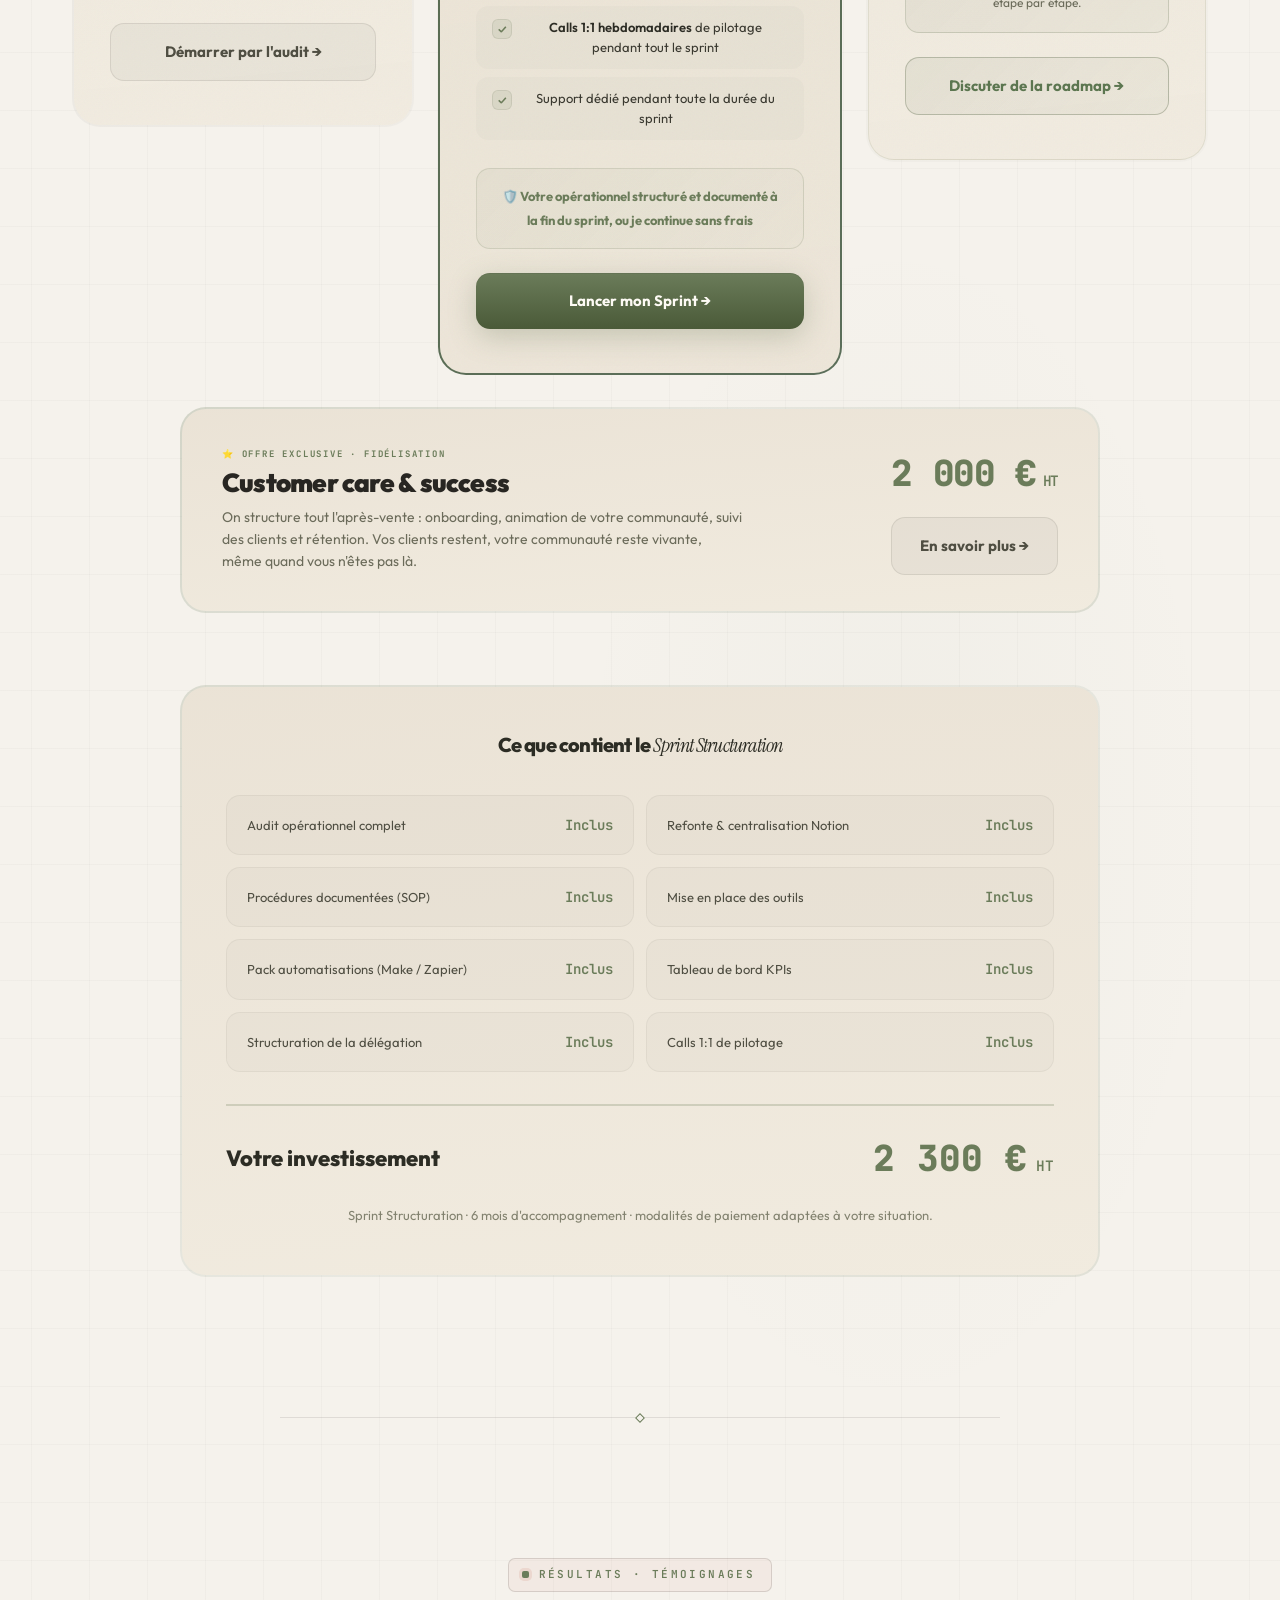
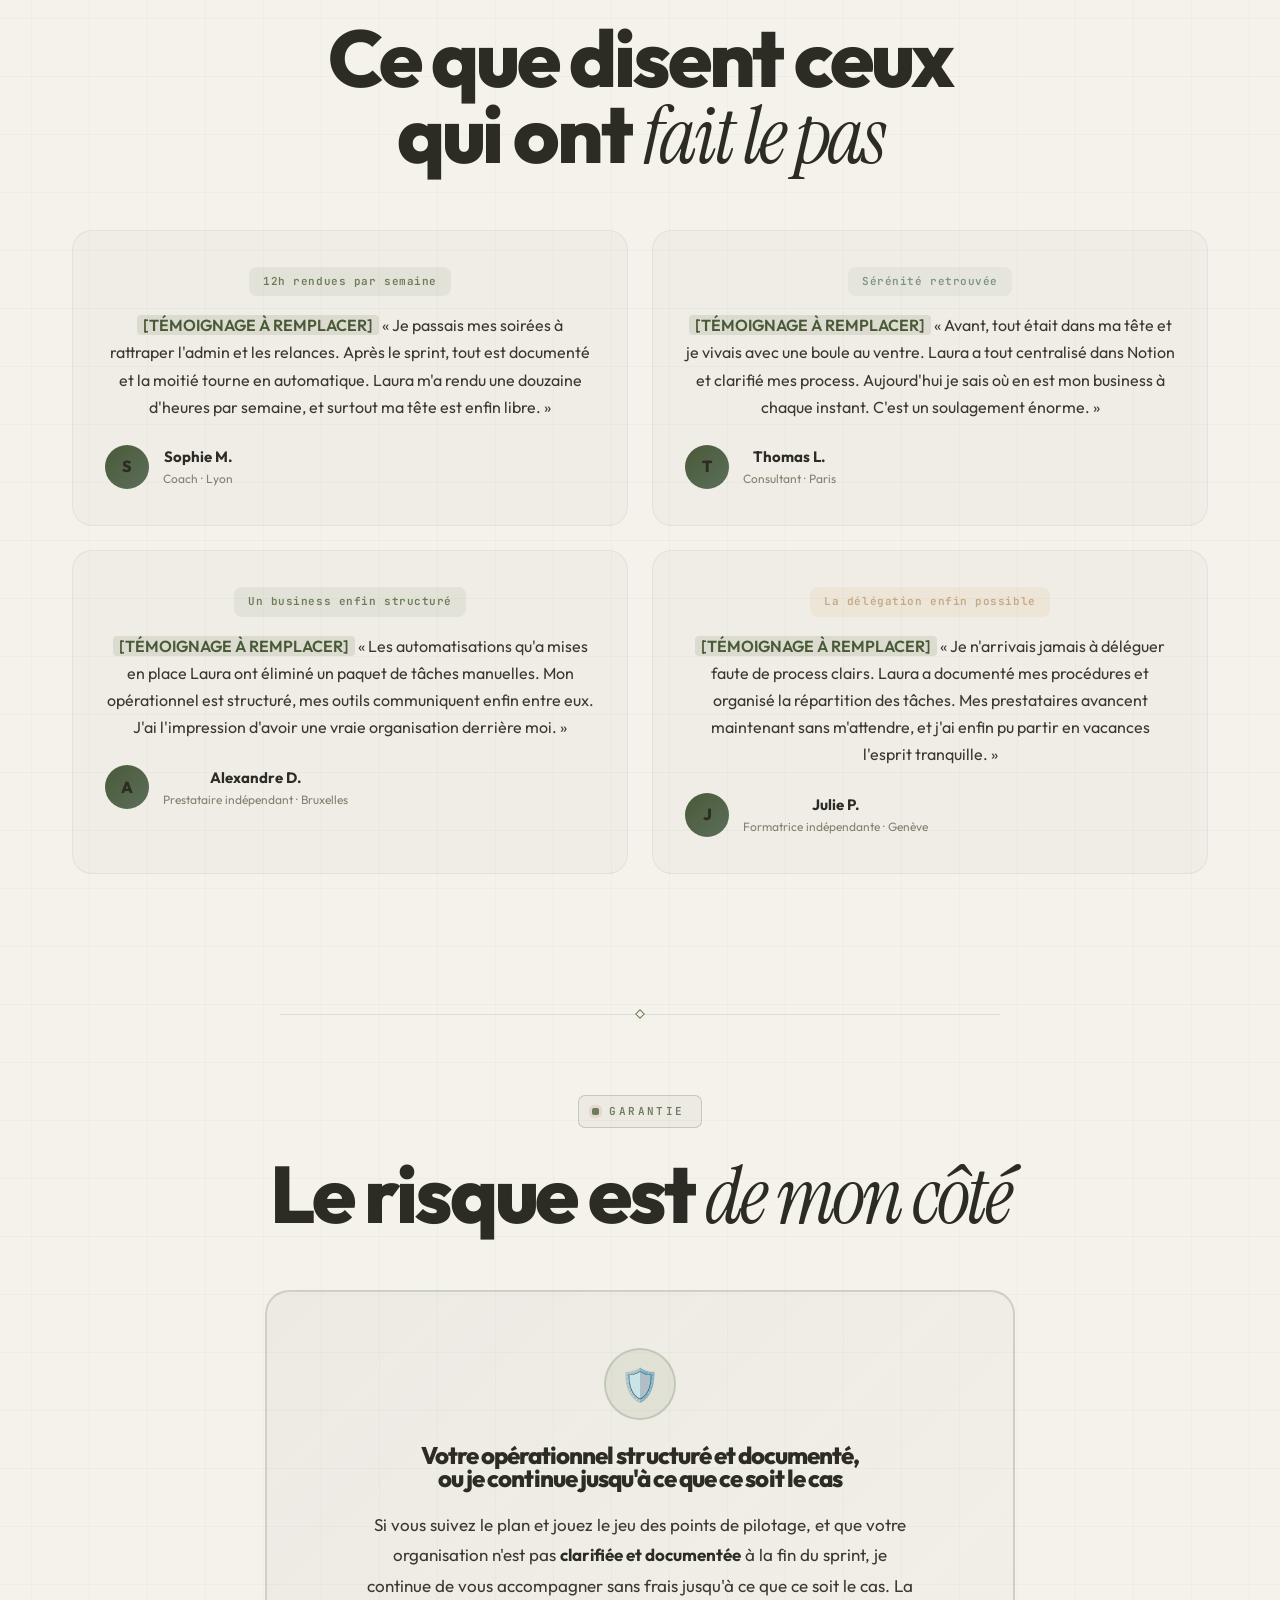
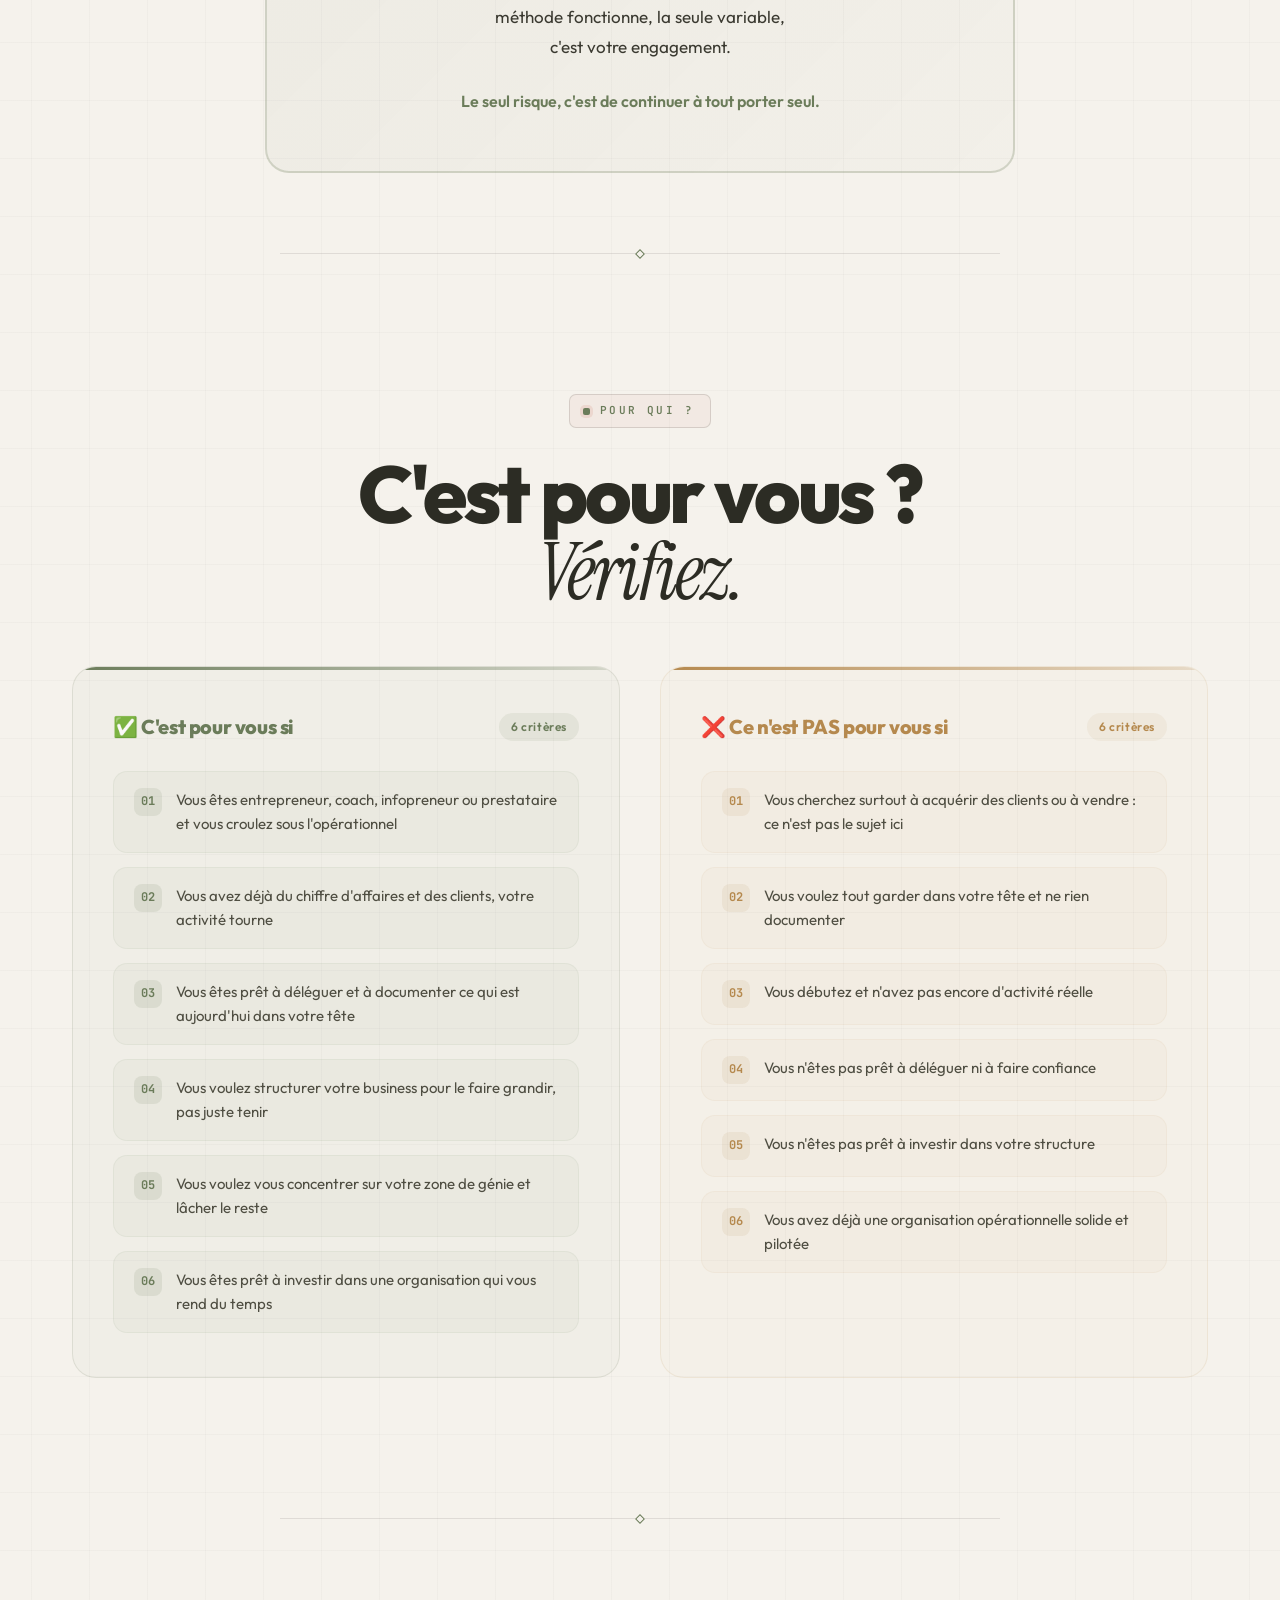
==== commit 475f639b: "Hero : suppression du trait beige sous 'système opérationnel' Co-Authored-By: Claude Opus 4.8 (1M co" ====
--- a/index.html
+++ b/index.html
@@ -120,15 +120,6 @@
       color: var(--purple-400);
       -webkit-text-fill-color: var(--purple-400);
       position: relative;
-    }
-    .hero-highlight::after {
-      content: '';
-      position: absolute;
-      left: 0; right: 0; bottom: 0.04em;
-      height: 0.14em;
-      background: rgba(187,86,56,0.18);
-      border-radius: 2px;
-      z-index: -1;
     }
     @keyframes heroShimmer {
       0%, 100% { background-position: 0% 50%; }
